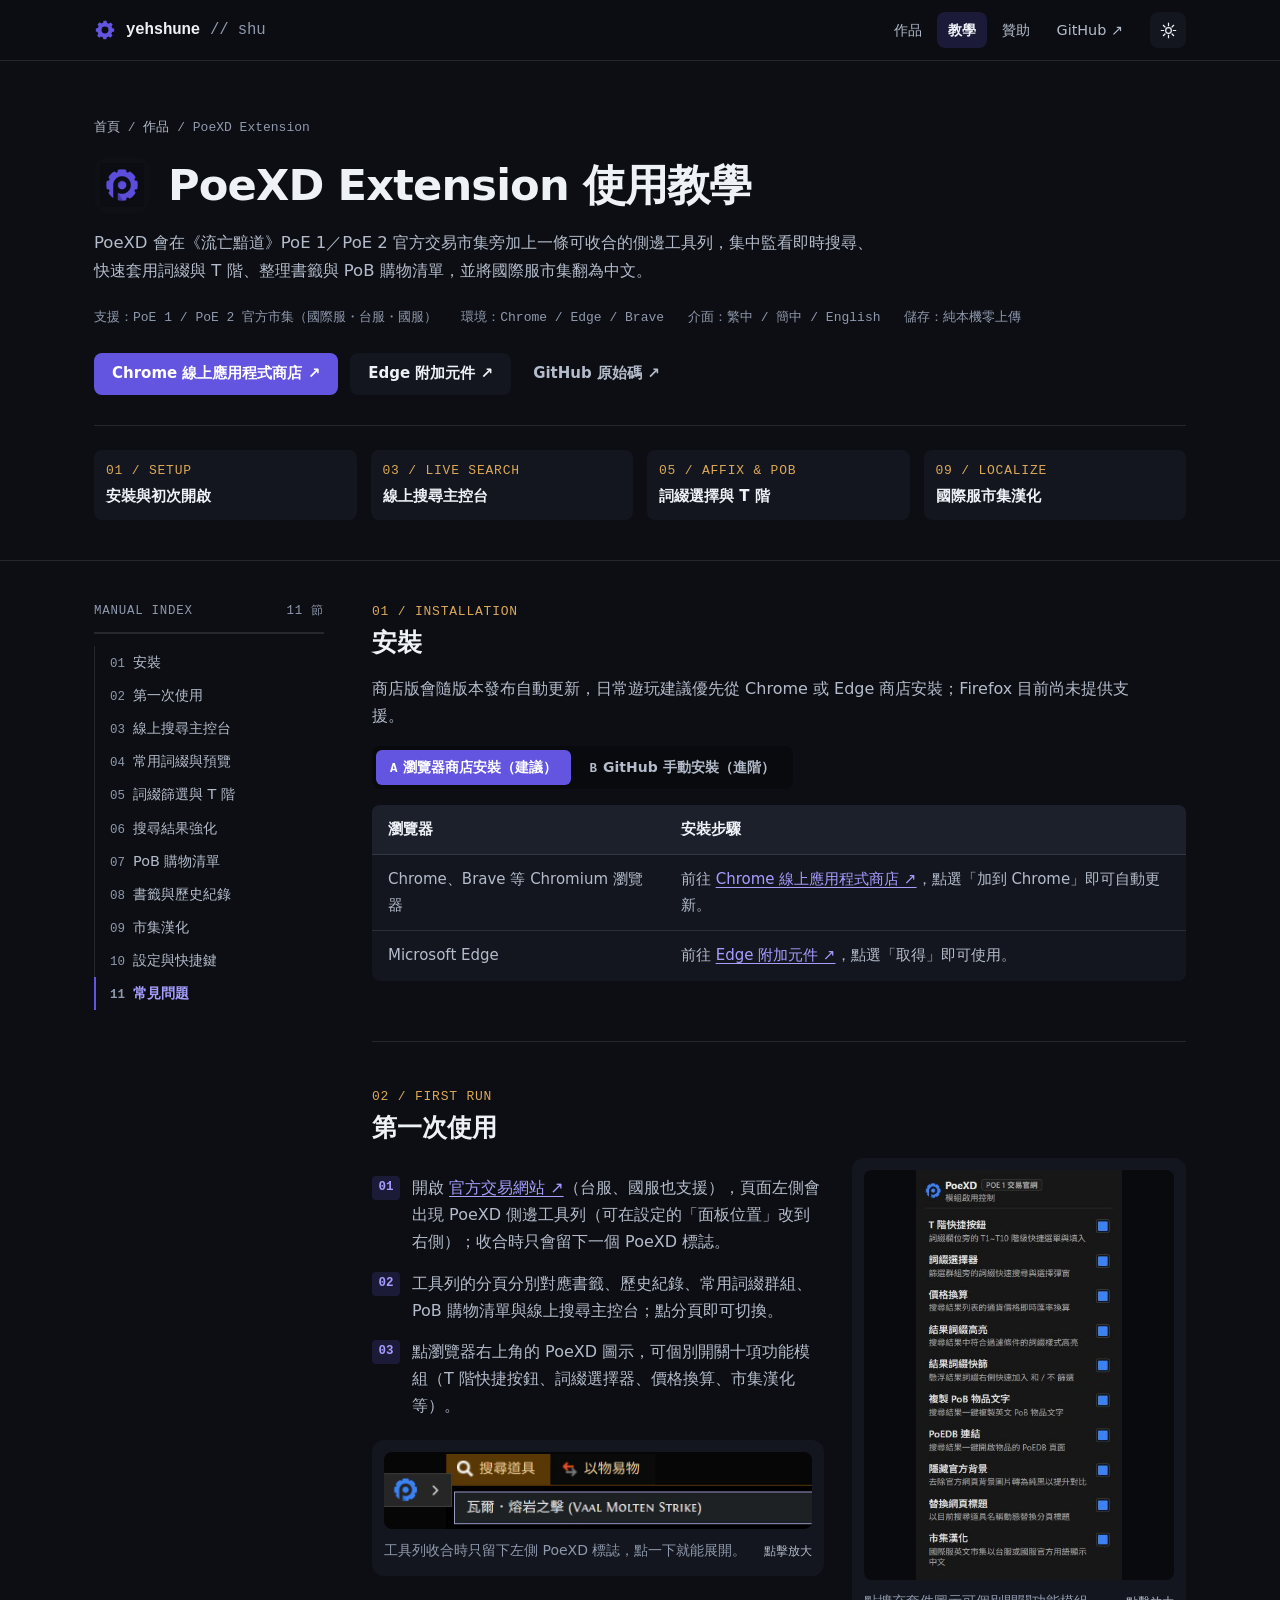
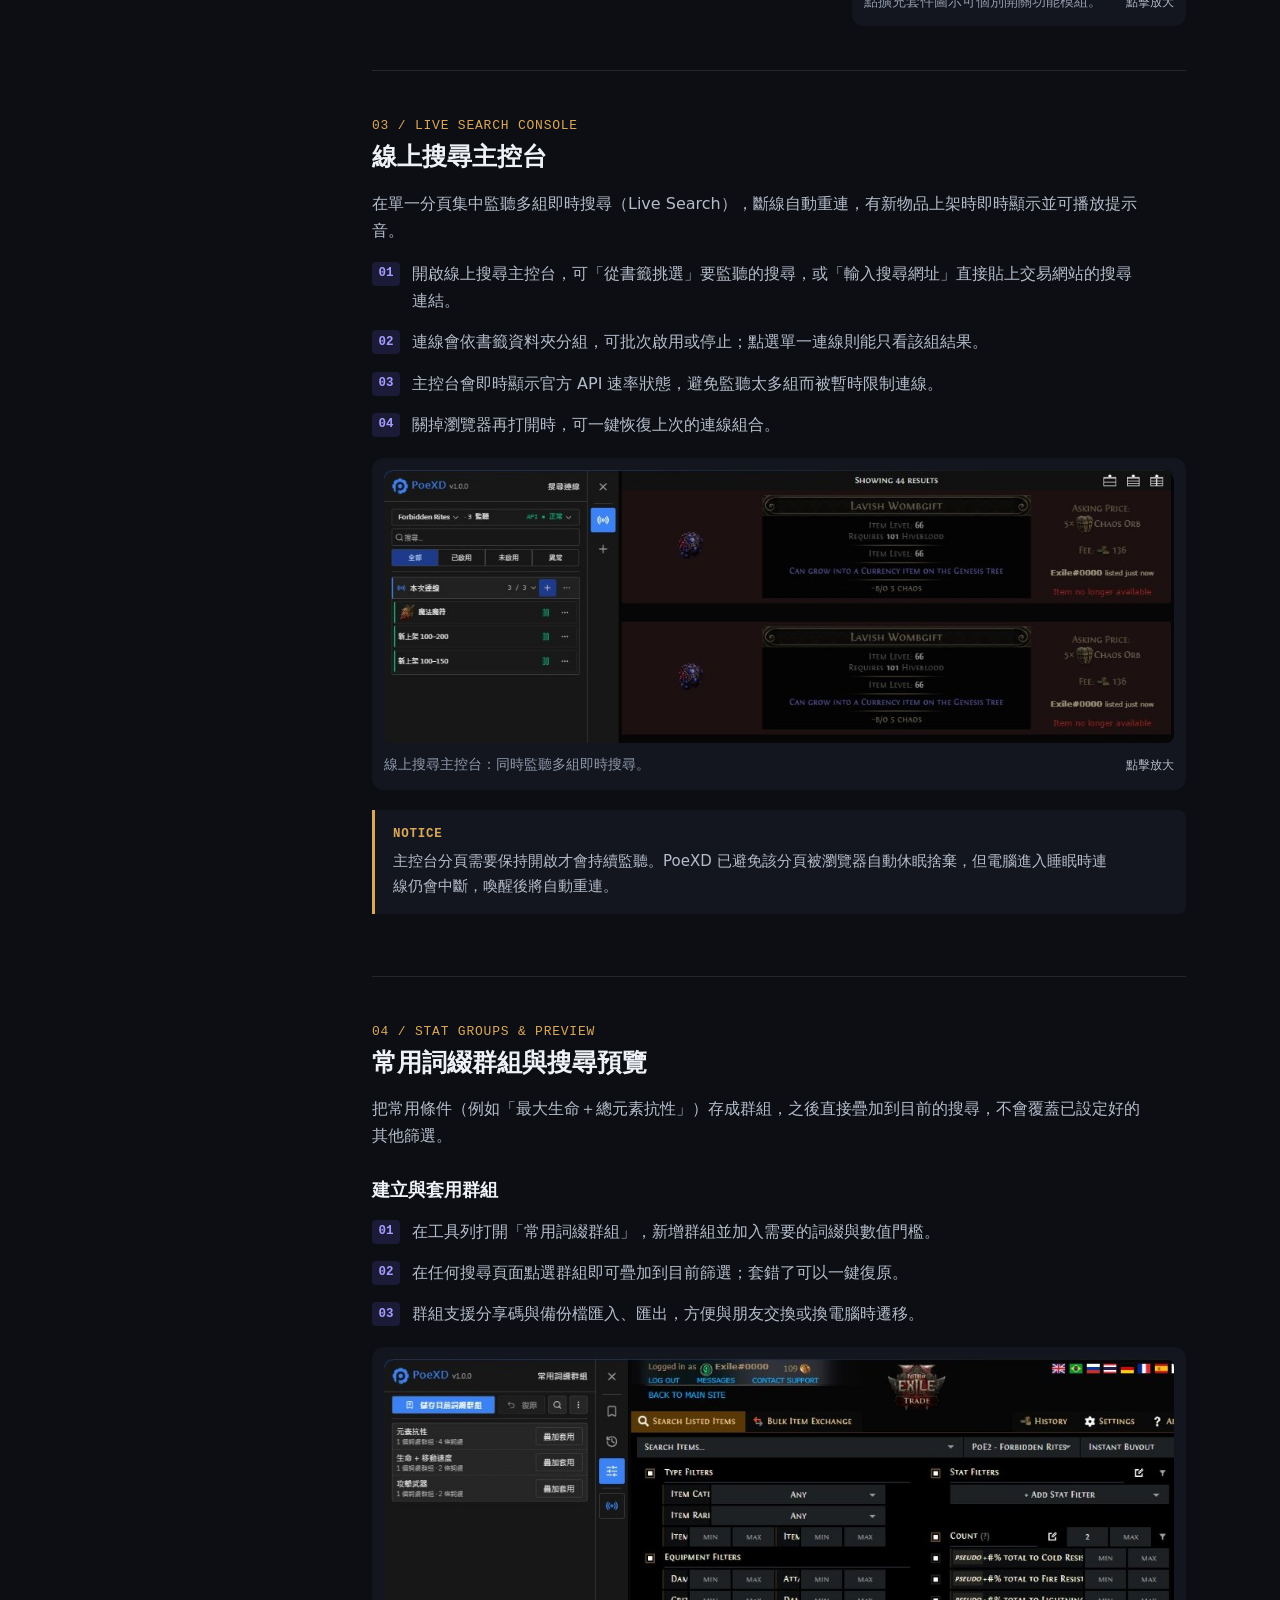
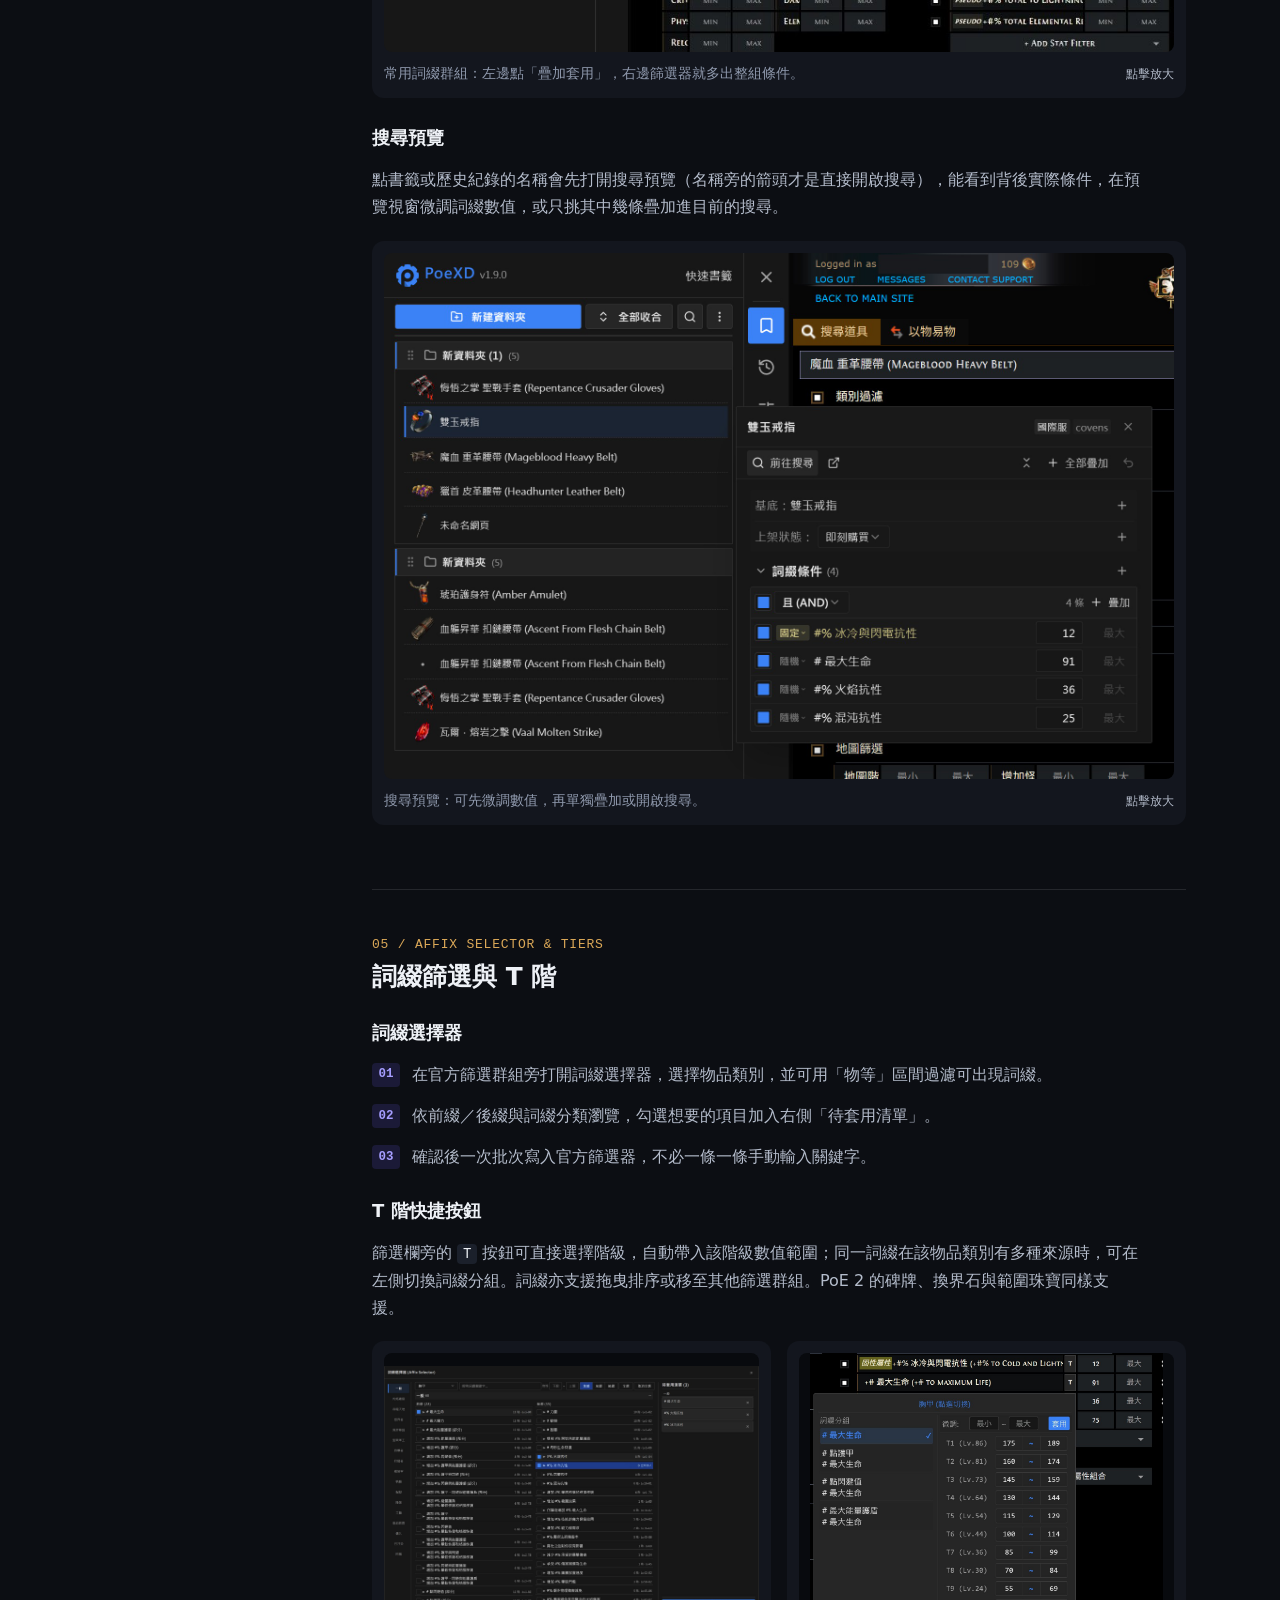
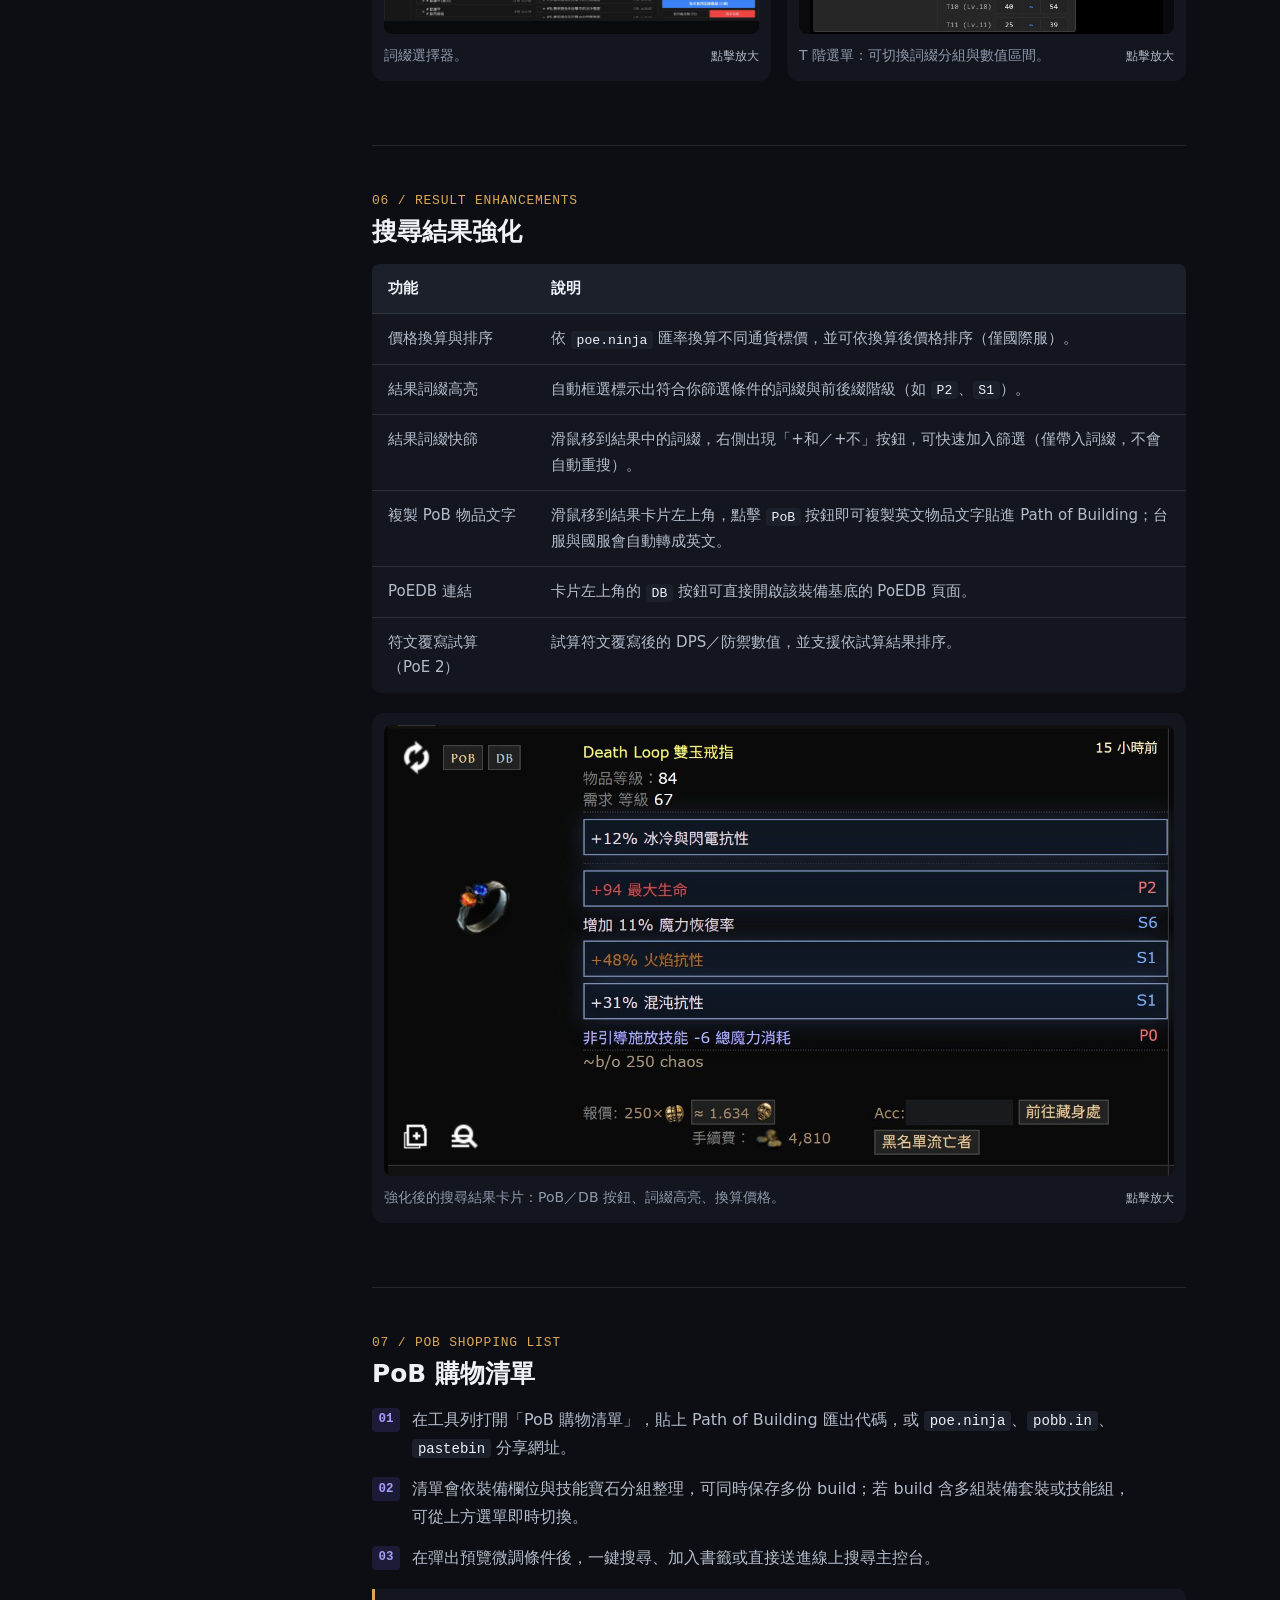
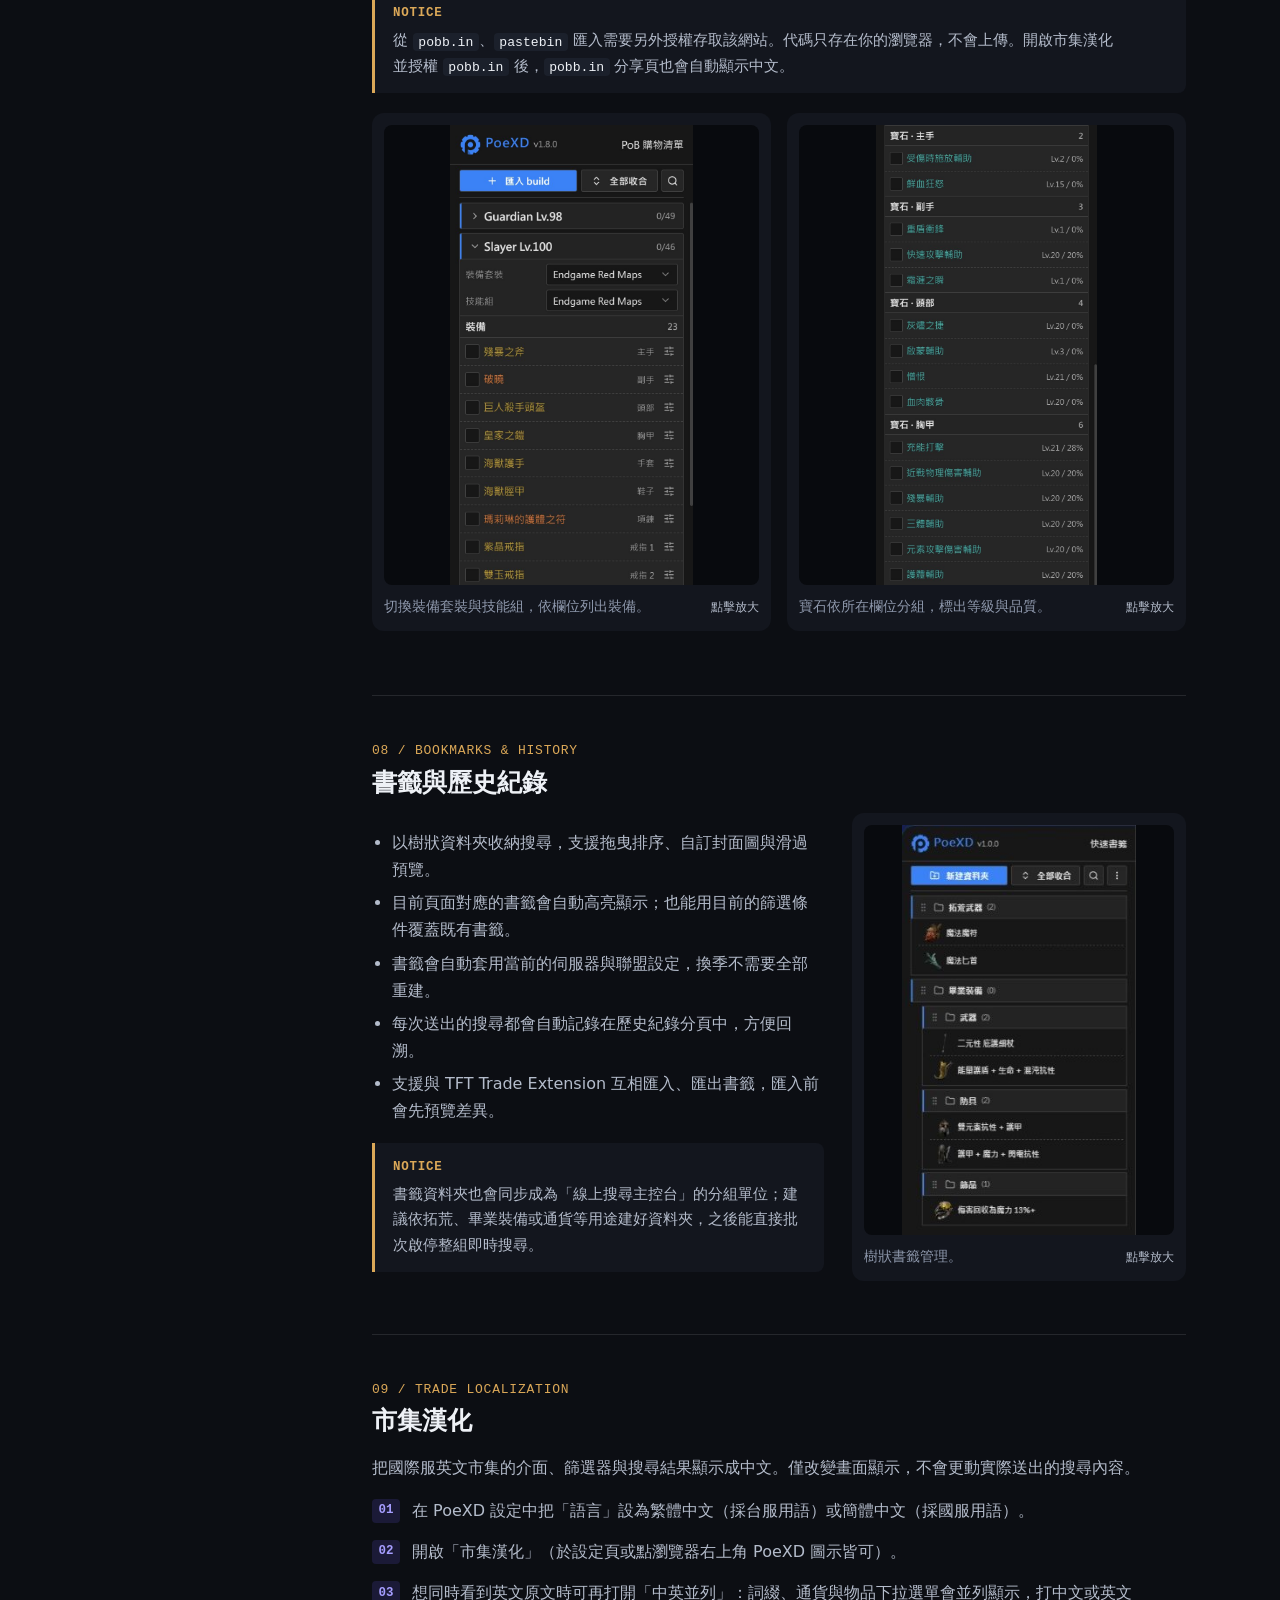
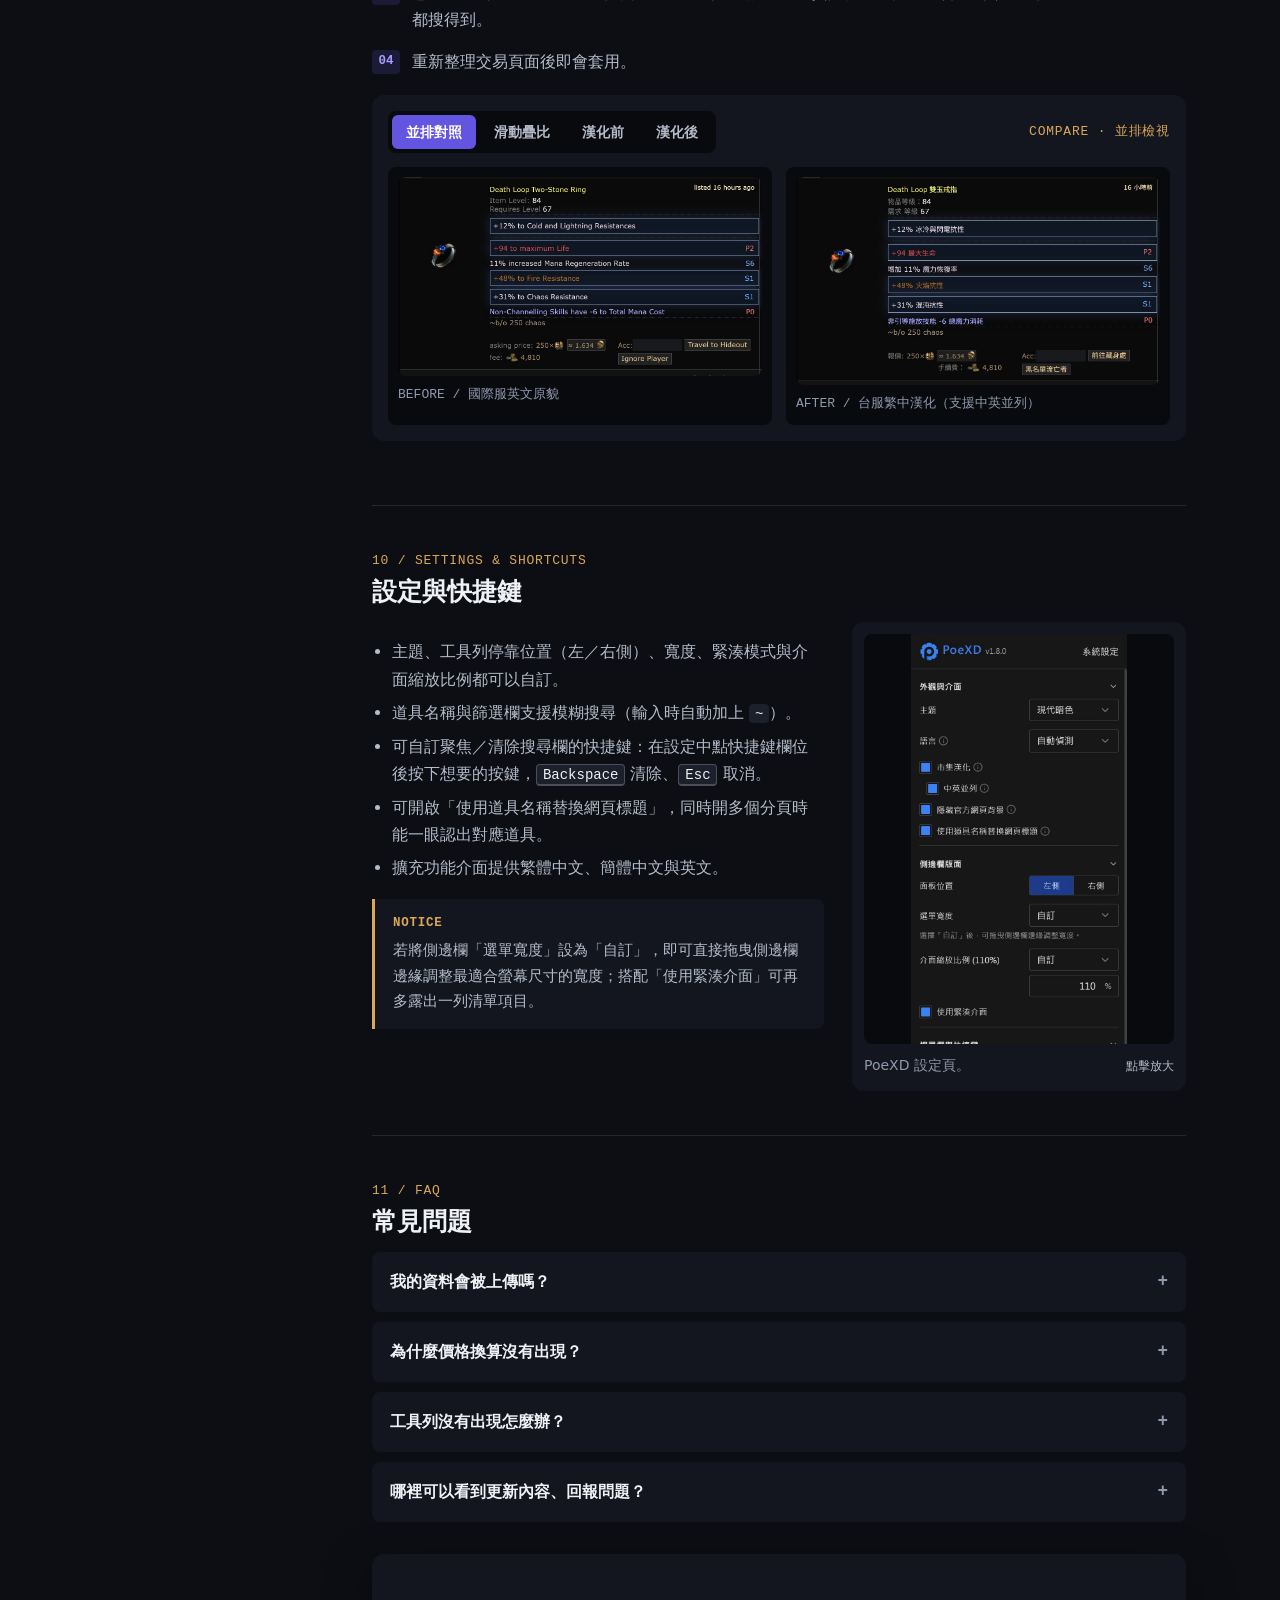
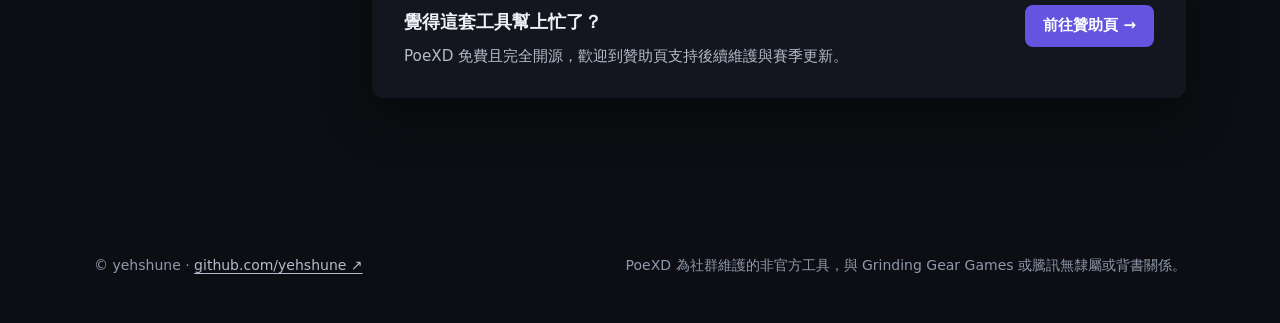
==== poexd/index.html @ d65b4d56 "feat: redesign portfolio, PoeXD guide, and support pages" ====
<!doctype html>
<html lang="zh-Hant-TW">
<head>
<meta charset="utf-8">
<meta name="viewport" content="width=device-width, initial-scale=1">
<title>PoeXD Extension 使用教學 — yehshune</title>
<meta name="description" content="PoeXD Extension 完整使用教學：安裝、線上搜尋主控台、常用詞綴群組、詞綴篩選與 T 階、PoB 購物清單、書籤管理與市集漢化。">
<meta property="og:title" content="PoeXD Extension 使用教學">
<meta property="og:description" content="Path of Exile 官方交易市集輔助擴充套件的完整使用說明。">
<meta property="og:image" content="https://yehshune.github.io/assets/poexd/promo-marquee-1400x560.png">
<link rel="icon" href="../assets/poexd/logo-300x300.png">
<link rel="stylesheet" href="../assets/site.css">
<script src="../assets/theme.js"></script>
</head>
<body>
<nav class="nav" aria-label="主要導覽">
  <div class="wrap">
    <a class="brand" href="../">
      <svg class="brand-mark" viewBox="0 0 24 24" fill="currentColor" aria-hidden="true">
        <path d="M10.4 2h3.2l.6 2.3a7.8 7.8 0 0 1 1.9.8l2-1.3 2.3 2.3-1.3 2a7.8 7.8 0 0 1 .8 1.9L22 10.4v3.2l-2.3.6a7.8 7.8 0 0 1-.8 1.9l1.3 2-2.3 2.3-2-1.3a7.8 7.8 0 0 1-1.9.8l-.6 2.3h-3.2l-.6-2.3a7.8 7.8 0 0 1-1.9-.8l-2 1.3-2.3-2.3 1.3-2a7.8 7.8 0 0 1-.8-1.9L2 13.6v-3.2l2.3-.6a7.8 7.8 0 0 1 .8-1.9l-1.3-2 2.3-2.3 2 1.3a7.8 7.8 0 0 1 1.9-.8L10.4 2ZM12 8.2a3.8 3.8 0 1 0 0 7.6 3.8 3.8 0 0 0 0-7.6Z"/>
      </svg>
      <span>yehshune</span><span class="sub">// shu</span>
    </a>
    <ul>
      <li><a class="link" href="../#works">作品</a></li>
      <li><a class="link" href="./" aria-current="page">教學</a></li>
      <li><a class="link" href="../support/">贊助</a></li>
      <li class="hide-xs"><a class="link" href="https://github.com/yehshune" target="_blank" rel="noopener noreferrer">GitHub ↗</a></li>
    </ul>
    <button type="button" class="theme-toggle" data-theme-toggle aria-label="切換為淺色模式">
      <svg class="moon" viewBox="0 0 24 24" fill="none" stroke="currentColor" stroke-width="1.75" stroke-linecap="square" stroke-linejoin="miter" aria-hidden="true"><path d="M21 12.8A9 9 0 1 1 11.2 3a7 7 0 0 0 9.8 9.8Z"/></svg>
      <svg class="sun" viewBox="0 0 24 24" fill="none" stroke="currentColor" stroke-width="1.75" stroke-linecap="square" stroke-linejoin="miter" aria-hidden="true"><circle cx="12" cy="12" r="4"/><path d="M12 2v3M12 19v3M4.9 4.9l2.1 2.1M17 17l2.1 2.1M2 12h3M19 12h3M4.9 19.1L7 17M17 7l2.1-2.1"/></svg>
    </button>
  </div>
</nav>

<header class="guide-hero">
  <div class="wrap">
    <p class="crumb"><a href="../">首頁</a> / <a href="../#works">作品</a> / PoeXD Extension</p>
    <div class="guide-title-row">
      <div class="guide-logo">
        <img src="../assets/poexd/logo-300x300.png" width="300" height="300" alt="PoeXD 標誌">
      </div>
      <h1>PoeXD Extension 使用教學</h1>
    </div>
    <p class="lead">PoeXD 會在《流亡黯道》<span class="nowrap">PoE 1／PoE 2</span> 官方交易市集旁加上一條可收合的側邊工具列，集中監看即時搜尋、快速套用詞綴與 T 階、整理書籤與 <span class="nowrap">PoB 購物清單</span>，並將國際服市集翻為中文。</p>
    <div class="guide-specs">
      <span>支援：<span class="nowrap">PoE 1 / PoE 2</span> 官方市集（國際服・台服・國服）</span>
      <span>環境：Chrome / Edge / Brave</span>
      <span>介面：繁中 / 簡中 / English</span>
      <span>儲存：純本機零上傳</span>
    </div>
    <div class="actions">
      <a class="btn primary" href="https://chromewebstore.google.com/detail/fbbkaeekjalfecgjfcephaiopffeobjg" target="_blank" rel="noopener noreferrer">Chrome 線上應用程式商店 ↗</a>
      <a class="btn" href="https://microsoftedge.microsoft.com/addons/detail/hnnpgpcnmgjbmmhgogcljbnfoklblgmb" target="_blank" rel="noopener noreferrer">Edge 附加元件 ↗</a>
      <a class="btn ghost" href="https://github.com/yehshune/PoeXD-Extension" target="_blank" rel="noopener noreferrer">GitHub 原始碼 ↗</a>
    </div>

    <div class="quick-jump" aria-label="章節快速導引">
      <a href="#install">
        <span class="meta-code">01 / SETUP</span>
        <strong>安裝與初次開啟</strong>
      </a>
      <a href="#live-search">
        <span class="meta-code">03 / LIVE SEARCH</span>
        <strong>線上搜尋主控台</strong>
      </a>
      <a href="#affix">
        <span class="meta-code">05 / AFFIX &amp; POB</span>
        <strong>詞綴選擇與 T 階</strong>
      </a>
      <a href="#translation">
        <span class="meta-code">09 / LOCALIZE</span>
        <strong>國際服市集漢化</strong>
      </a>
    </div>
  </div>
</header>

<div class="wrap guide">
  <nav class="toc" aria-label="本頁目錄">
    <div class="toc-head">
      <span>MANUAL INDEX</span>
      <span>11 節</span>
    </div>
    <div class="toc-progress" aria-hidden="true"><div class="toc-progress-bar" id="toc-progress-bar"></div></div>
    <ol>
      <li><a href="#install" class="active"><span class="num">01</span>安裝</a></li>
      <li><a href="#first-run"><span class="num">02</span>第一次使用</a></li>
      <li><a href="#live-search"><span class="num">03</span>線上搜尋主控台</a></li>
      <li><a href="#stat-groups"><span class="num">04</span>常用詞綴與預覽</a></li>
      <li><a href="#affix"><span class="num">05</span>詞綴篩選與 T 階</a></li>
      <li><a href="#results"><span class="num">06</span>搜尋結果強化</a></li>
      <li><a href="#pob"><span class="num">07</span>PoB 購物清單</a></li>
      <li><a href="#bookmarks"><span class="num">08</span>書籤與歷史紀錄</a></li>
      <li><a href="#translation"><span class="num">09</span>市集漢化</a></li>
      <li><a href="#settings"><span class="num">10</span>設定與快捷鍵</a></li>
      <li><a href="#faq"><span class="num">11</span>常見問題</a></li>
    </ol>
  </nav>

  <article class="doc">
    <section id="install">
      <span class="meta-code sec-num">01 / INSTALLATION</span>
      <h2>安裝</h2>
      <p>商店版會隨版本發布自動更新，日常遊玩建議優先從 Chrome 或 Edge 商店安裝；Firefox 目前尚未提供支援。</p>

      <div data-install-tabs>
        <div class="tab-strip" role="tablist" aria-label="選擇安裝管道">
          <button type="button" class="tab-btn" role="tab" aria-selected="true" data-tab="store"><span class="idx">A</span>瀏覽器商店安裝（建議）</button>
          <button type="button" class="tab-btn" role="tab" aria-selected="false" data-tab="manual"><span class="idx">B</span>GitHub 手動安裝（進階）</button>
        </div>

        <div class="install-panel" data-install-panel="store" role="tabpanel">
          <div class="table-wrap">
            <table>
              <thead><tr><th>瀏覽器</th><th>安裝步驟</th></tr></thead>
              <tbody>
                <tr><td>Chrome、Brave 等 Chromium 瀏覽器</td><td>前往 <a href="https://chromewebstore.google.com/detail/fbbkaeekjalfecgjfcephaiopffeobjg" target="_blank" rel="noopener noreferrer">Chrome 線上應用程式商店 ↗</a>，點選「加到 Chrome」即可自動更新。</td></tr>
                <tr><td>Microsoft Edge</td><td>前往 <a href="https://microsoftedge.microsoft.com/addons/detail/hnnpgpcnmgjbmmhgogcljbnfoklblgmb" target="_blank" rel="noopener noreferrer">Edge 附加元件 ↗</a>，點選「取得」即可使用。</td></tr>
              </tbody>
            </table>
          </div>
        </div>

        <div class="install-panel" data-install-panel="manual" role="tabpanel" hidden>
          <ol class="steps">
            <li>到 <a href="https://github.com/yehshune/PoeXD-Extension/releases" target="_blank" rel="noopener noreferrer">GitHub Releases ↗</a> 下載最新版的 <code>chromium.zip</code>，解壓縮到固定資料夾（日後不要刪除或移動）。</li>
            <li>在網址列輸入 <code>chrome://extensions/</code>（Edge 為 <code>edge://extensions/</code>），打開右上角的「開發人員模式」。</li>
            <li>點選「載入未封裝項目」，選擇剛才解壓縮的資料夾即可完成載入。</li>
          </ol>
          <div class="note"><p>手動安裝版不會自動更新，有新版本時需要重新下載並覆蓋同一個資料夾，再到擴充功能頁按「重新載入」。</p></div>
        </div>
      </div>
    </section>

    <section id="first-run">
      <span class="meta-code sec-num">02 / FIRST RUN</span>
      <h2>第一次使用</h2>
      <div class="split-doc">
        <div>
          <ol class="steps">
            <li>開啟 <a href="https://www.pathofexile.com/trade" target="_blank" rel="noopener noreferrer">官方交易網站 ↗</a>（台服、國服也支援），頁面左側會出現 PoeXD 側邊工具列（可在設定的「面板位置」改到右側）；收合時只會留下一個 PoeXD 標誌。</li>
            <li>工具列的分頁分別對應書籤、歷史紀錄、常用詞綴群組、PoB 購物清單與線上搜尋主控台；點分頁即可切換。</li>
            <li>點瀏覽器右上角的 PoeXD 圖示，可個別開關十項功能模組（T 階快捷按鈕、詞綴選擇器、價格換算、市集漢化等）。</li>
          </ol>
          <figure class="shot">
            <button type="button" class="shot-btn" data-lightbox-src="../assets/poexd/collapsed.jpg" data-lightbox-alt="交易網站左側縮起的 PoeXD 標誌按鈕" data-lightbox-caption="工具列收合時僅保留側邊標誌按鈕，點擊即可展開。">
              <img src="../assets/poexd/collapsed.jpg" width="440" height="80" alt="交易網站左側縮起的 PoeXD 標誌按鈕">
            </button>
            <figcaption><span>工具列收合時只留下左側 PoeXD 標誌，點一下就能展開。</span><span class="shot-zoom-hint">點擊放大</span></figcaption>
          </figure>
        </div>

        <figure class="shot" style="margin:0">
          <button type="button" class="shot-btn" data-lightbox-src="../assets/poexd/popup.jpg" data-lightbox-alt="PoeXD 模組開關面板，列出 T 階快捷按鈕、詞綴選擇器、價格換算、市集漢化等開關" data-lightbox-caption="點瀏覽器右上角的 PoeXD 擴充套件圖示，可個別開關功能模組。">
            <img src="../assets/poexd/popup.jpg" width="300" height="598" alt="PoeXD 模組開關面板，列出 T 階快捷按鈕、詞綴選擇器、價格換算、市集漢化等開關">
          </button>
          <figcaption><span>點擴充套件圖示可個別開關功能模組。</span><span class="shot-zoom-hint">點擊放大</span></figcaption>
        </figure>
      </div>
    </section>

    <section id="live-search">
      <span class="meta-code sec-num">03 / LIVE SEARCH CONSOLE</span>
      <h2>線上搜尋主控台</h2>
      <p>在單一分頁集中監聽多組即時搜尋（Live Search），斷線自動重連，有新物品上架時即時顯示並可播放提示音。</p>
      <ol class="steps">
        <li>開啟線上搜尋主控台，可「從書籤挑選」要監聽的搜尋，或「輸入搜尋網址」直接貼上交易網站的搜尋連結。</li>
        <li>連線會依書籤資料夾分組，可批次啟用或停止；點選單一連線則能只看該組結果。</li>
        <li>主控台會即時顯示官方 API 速率狀態，避免監聽太多組而被暫時限制連線。</li>
        <li>關掉瀏覽器再打開時，可一鍵恢復上次的連線組合。</li>
      </ol>
      <figure class="shot">
        <button type="button" class="shot-btn" data-lightbox-src="../assets/poexd/live-search.jpg" data-lightbox-alt="線上搜尋主控台：左側是各組即時搜尋連線，右側是即時出現的物品結果" data-lightbox-caption="線上搜尋主控台：左側管理多組連線與速率，右側集中瀏覽新上架道具。">
          <img src="../assets/poexd/live-search.jpg" width="1040" height="360" alt="線上搜尋主控台：左側是各組即時搜尋連線，右側是即時出現的物品結果">
        </button>
        <figcaption><span>線上搜尋主控台：同時監聽多組即時搜尋。</span><span class="shot-zoom-hint">點擊放大</span></figcaption>
      </figure>
      <div class="note"><p>主控台分頁需要保持開啟才會持續監聽。PoeXD 已避免該分頁被瀏覽器自動休眠捨棄，但電腦進入睡眠時連線仍會中斷，喚醒後將自動重連。</p></div>
    </section>

    <section id="stat-groups">
      <span class="meta-code sec-num">04 / STAT GROUPS &amp; PREVIEW</span>
      <h2>常用詞綴群組與搜尋預覽</h2>
      <p>把常用條件（例如「最大生命＋總元素抗性」）存成群組，之後直接疊加到目前的搜尋，不會覆蓋已設定好的其他篩選。</p>

      <h3>建立與套用群組</h3>
      <ol class="steps">
        <li>在工具列打開「常用詞綴群組」，新增群組並加入需要的詞綴與數值門檻。</li>
        <li>在任何搜尋頁面點選群組即可疊加到目前篩選；套錯了可以一鍵復原。</li>
        <li>群組支援分享碼與備份檔匯入、匯出，方便與朋友交換或換電腦時遷移。</li>
      </ol>
      <figure class="shot">
        <button type="button" class="shot-btn" data-lightbox-src="../assets/poexd/stat-groups.jpg" data-lightbox-alt="常用詞綴群組面板，右側篩選器已疊加總抗性群組" data-lightbox-caption="常用詞綴群組：左邊點「疊加套用」，右側官方篩選器立即多出整組條件。">
          <img src="../assets/poexd/stat-groups.jpg" width="1000" height="370" alt="常用詞綴群組面板，右側篩選器已疊加總抗性群組">
        </button>
        <figcaption><span>常用詞綴群組：左邊點「疊加套用」，右邊篩選器就多出整組條件。</span><span class="shot-zoom-hint">點擊放大</span></figcaption>
      </figure>

      <h3>搜尋預覽</h3>
      <p>點書籤或歷史紀錄的名稱會先打開搜尋預覽（名稱旁的箭頭才是直接開啟搜尋），能看到背後實際條件，在預覽視窗微調詞綴數值，或只挑其中幾條疊加進目前的搜尋。</p>
      <figure class="shot">
        <button type="button" class="shot-btn" data-lightbox-src="../assets/poexd/search-preview.jpg" data-lightbox-alt="點書籤名稱打開的搜尋預覽視窗，列出基底、上架狀態與詞綴條件，每項都可單獨疊加" data-lightbox-caption="搜尋預覽：先在視窗內微調數值，再單獨疊加或開啟搜尋。">
          <img src="../assets/poexd/search-preview.jpg" width="840" height="560" alt="點書籤名稱打開的搜尋預覽視窗，列出基底、上架狀態與詞綴條件，每項都可單獨疊加">
        </button>
        <figcaption><span>搜尋預覽：可先微調數值，再單獨疊加或開啟搜尋。</span><span class="shot-zoom-hint">點擊放大</span></figcaption>
      </figure>
    </section>

    <section id="affix">
      <span class="meta-code sec-num">05 / AFFIX SELECTOR &amp; TIERS</span>
      <h2>詞綴篩選與 T 階</h2>
      <h3>詞綴選擇器</h3>
      <ol class="steps">
        <li>在官方篩選群組旁打開詞綴選擇器，選擇物品類別，並可用「物等」區間過濾可出現詞綴。</li>
        <li>依前綴／後綴與詞綴分類瀏覽，勾選想要的項目加入右側「待套用清單」。</li>
        <li>確認後一次批次寫入官方篩選器，不必一條一條手動輸入關鍵字。</li>
      </ol>

      <h3>T 階快捷按鈕</h3>
      <p>篩選欄旁的 <code>T</code> 按鈕可直接選擇階級，自動帶入該階級數值範圍；同一詞綴在該物品類別有多種來源時，可在左側切換詞綴分組。詞綴亦支援拖曳排序或移至其他篩選群組。<span class="nowrap">PoE 2</span> 的碑牌、換界石與範圍珠寶同樣支援。</p>

      <div class="shot-pair is-landscape">
        <figure class="shot">
          <button type="button" class="shot-btn" data-lightbox-src="../assets/poexd/affix.jpg" data-lightbox-alt="詞綴選擇器：左側分類，中間是前綴與後綴清單，右側是待套用清單" data-lightbox-caption="詞綴選擇器：依物品類別與物等瀏覽前綴／後綴並批次套用。">
            <img src="../assets/poexd/affix.jpg" width="800" height="543" alt="詞綴選擇器：左側分類，中間是前綴與後綴清單，右側是待套用清單">
          </button>
          <figcaption><span>詞綴選擇器。</span><span class="shot-zoom-hint">點擊放大</span></figcaption>
        </figure>
        <figure class="shot">
          <button type="button" class="shot-btn" data-lightbox-src="../assets/poexd/tier.jpg" data-lightbox-alt="胸甲的「+# 最大生命」T 階選單：左側可切換四種詞綴分組，右側列出 T1 到 T11 的數值範圍" data-lightbox-caption="T 階選單：同一個詞綴有多種來源時（例如胸甲生命），左側可切換分組。">
            <img src="../assets/poexd/tier.jpg" width="620" height="495" alt="胸甲的「+# 最大生命」T 階選單：左側可切換四種詞綴分組，右側列出 T1 到 T11 的數值範圍">
          </button>
          <figcaption><span>T 階選單：可切換詞綴分組與數值區間。</span><span class="shot-zoom-hint">點擊放大</span></figcaption>
        </figure>
      </div>
    </section>

    <section id="results">
      <span class="meta-code sec-num">06 / RESULT ENHANCEMENTS</span>
      <h2>搜尋結果強化</h2>
      <div class="table-wrap">
        <table>
          <thead><tr><th>功能</th><th>說明</th></tr></thead>
          <tbody>
            <tr><td>價格換算與排序</td><td>依 <code>poe.ninja</code> 匯率換算不同通貨標價，並可依換算後價格排序（僅國際服）。</td></tr>
            <tr><td>結果詞綴高亮</td><td>自動框選標示出符合你篩選條件的詞綴與前後綴階級（如 <code>P2</code>、<code>S1</code>）。</td></tr>
            <tr><td>結果詞綴快篩</td><td>滑鼠移到結果中的詞綴，右側出現「+和／+不」按鈕，可快速加入篩選（僅帶入詞綴，不會自動重搜）。</td></tr>
            <tr><td>複製 PoB 物品文字</td><td>滑鼠移到結果卡片左上角，點擊 <code>PoB</code> 按鈕即可複製英文物品文字貼進 <span class="nowrap">Path of Building</span>；台服與國服會自動轉成英文。</td></tr>
            <tr><td>PoEDB 連結</td><td>卡片左上角的 <code>DB</code> 按鈕可直接開啟該裝備基底的 PoEDB 頁面。</td></tr>
            <tr><td>符文覆寫試算（PoE 2）</td><td>試算符文覆寫後的 DPS／防禦數值，並支援依試算結果排序。</td></tr>
          </tbody>
        </table>
      </div>
      <figure class="shot">
        <button type="button" class="shot-btn" data-lightbox-src="../assets/poexd/result-card.jpg" data-lightbox-alt="搜尋結果卡片：左上角有 PoB 與 DB 按鈕，符合條件的詞綴加上外框，標價旁顯示換算價格" data-lightbox-caption="強化後的搜尋結果卡片：包含 PoB／DB 捷徑、詞綴高亮與通貨折算。">
          <img src="../assets/poexd/result-card.jpg" width="630" height="360" alt="搜尋結果卡片：左上角有 PoB 與 DB 按鈕，符合條件的詞綴加上外框，標價旁顯示換算價格">
        </button>
        <figcaption><span>強化後的搜尋結果卡片：PoB／DB 按鈕、詞綴高亮、換算價格。</span><span class="shot-zoom-hint">點擊放大</span></figcaption>
      </figure>
    </section>

    <section id="pob">
      <span class="meta-code sec-num">07 / POB SHOPPING LIST</span>
      <h2>PoB 購物清單</h2>
      <ol class="steps">
        <li>在工具列打開「PoB 購物清單」，貼上 <span class="nowrap">Path of Building</span> 匯出代碼，或 <code>poe.ninja</code>、<code>pobb.in</code>、<code>pastebin</code> 分享網址。</li>
        <li>清單會依裝備欄位與技能寶石分組整理，可同時保存多份 build；若 build 含多組裝備套裝或技能組，可從上方選單即時切換。</li>
        <li>在彈出預覽微調條件後，一鍵搜尋、加入書籤或直接送進線上搜尋主控台。</li>
      </ol>
      <div class="note"><p>從 <code>pobb.in</code>、<code>pastebin</code> 匯入需要另外授權存取該網站。代碼只存在你的瀏覽器，不會上傳。開啟市集漢化並授權 <code>pobb.in</code> 後，<code>pobb.in</code> 分享頁也會自動顯示中文。</p></div>

      <div class="shot-pair is-portrait">
        <figure class="shot">
          <button type="button" class="shot-btn" data-lightbox-src="../assets/poexd/pob.jpg" data-lightbox-alt="PoB 購物清單：Slayer build 的裝備套裝與技能組切換選單，下方依欄位列出裝備" data-lightbox-caption="PoB 購物清單：切換裝備套裝與技能組，依欄位列出裝備。">
            <img src="../assets/poexd/pob.jpg" width="338" height="640" alt="PoB 購物清單：Slayer build 的裝備套裝與技能組切換選單，下方依欄位列出裝備">
          </button>
          <figcaption><span>切換裝備套裝與技能組，依欄位列出裝備。</span><span class="shot-zoom-hint">點擊放大</span></figcaption>
        </figure>
        <figure class="shot">
          <button type="button" class="shot-btn" data-lightbox-src="../assets/poexd/pob-gems.jpg" data-lightbox-alt="PoB 購物清單的寶石區：依裝備欄位分組，列出每顆寶石的等級與品質" data-lightbox-caption="PoB 寶石清單：依所在裝備欄位分組，標出等級與品質。">
            <img src="../assets/poexd/pob-gems.jpg" width="338" height="702" alt="PoB 購物清單的寶石區：依裝備欄位分組，列出每顆寶石的等級與品質">
          </button>
          <figcaption><span>寶石依所在欄位分組，標出等級與品質。</span><span class="shot-zoom-hint">點擊放大</span></figcaption>
        </figure>
      </div>
    </section>

    <section id="bookmarks">
      <span class="meta-code sec-num">08 / BOOKMARKS &amp; HISTORY</span>
      <h2>書籤與歷史紀錄</h2>
      <div class="split-doc">
        <div>
          <ul>
            <li>以樹狀資料夾收納搜尋，支援拖曳排序、自訂封面圖與滑過預覽。</li>
            <li>目前頁面對應的書籤會自動高亮顯示；也能用目前的篩選條件覆蓋既有書籤。</li>
            <li>書籤會自動套用當前的伺服器與聯盟設定，換季不需要全部重建。</li>
            <li>每次送出的搜尋都會自動記錄在歷史紀錄分頁中，方便回溯。</li>
            <li>支援與 TFT Trade Extension 互相匯入、匯出書籤，匯入前會先預覽差異。</li>
          </ul>
          <div class="note"><p>書籤資料夾也會同步成為「線上搜尋主控台」的分組單位；建議依拓荒、畢業裝備或通貨等用途建好資料夾，之後能直接批次啟停整組即時搜尋。</p></div>
        </div>
        <figure class="shot" style="margin:0">
          <button type="button" class="shot-btn" data-lightbox-src="../assets/poexd/bookmarks.jpg" data-lightbox-alt="樹狀書籤資料夾管理" data-lightbox-caption="樹狀書籤管理：支援拖曳排序、資料夾分層與聯盟自動切換。">
            <img src="../assets/poexd/bookmarks.jpg" width="268" height="470" alt="樹狀書籤資料夾管理">
          </button>
          <figcaption><span>樹狀書籤管理。</span><span class="shot-zoom-hint">點擊放大</span></figcaption>
        </figure>
      </div>
    </section>

    <section id="translation">
      <span class="meta-code sec-num">09 / TRADE LOCALIZATION</span>
      <h2>市集漢化</h2>
      <p>把國際服英文市集的介面、篩選器與搜尋結果顯示成中文。僅改變畫面顯示，不會更動實際送出的搜尋內容。</p>
      <ol class="steps">
        <li>在 PoeXD 設定中把「語言」設為繁體中文（採台服用語）或簡體中文（採國服用語）。</li>
        <li>開啟「市集漢化」（於設定頁或點瀏覽器右上角 PoeXD 圖示皆可）。</li>
        <li>想同時看到英文原文時可再打開「中英並列」：詞綴、通貨與物品下拉選單會並列顯示，打中文或英文都搜得到。</li>
        <li>重新整理交易頁面後即會套用。</li>
      </ol>

      <div class="compare-stage" data-compare>
        <div class="compare-controls">
          <div class="tab-strip" role="tablist" aria-label="漢化對照顯示模式">
            <button type="button" class="tab-btn" role="tab" aria-selected="true" data-tab="pair">並排對照</button>
            <button type="button" class="tab-btn" role="tab" aria-selected="false" data-tab="split">滑動疊比</button>
            <button type="button" class="tab-btn" role="tab" aria-selected="false" data-tab="en">漢化前</button>
            <button type="button" class="tab-btn" role="tab" aria-selected="false" data-tab="zh">漢化後</button>
          </div>
          <span class="meta-code">COMPARE · <span data-compare-pct>並排檢視</span></span>
        </div>

        <div class="compare-pair-grid">
          <figure class="compare-pair-card">
            <button type="button" class="shot-btn" data-lightbox-src="../assets/poexd/translate-en.jpg" data-lightbox-alt="漢化前：國際服英文搜尋結果" data-lightbox-caption="漢化前：國際服英文市集搜尋結果">
              <img src="../assets/poexd/translate-en.jpg" width="630" height="345" alt="漢化前：國際服英文搜尋結果">
            </button>
            <figcaption>BEFORE / 國際服英文原貌</figcaption>
          </figure>
          <figure class="compare-pair-card">
            <button type="button" class="shot-btn" data-lightbox-src="../assets/poexd/translate-zh.jpg" data-lightbox-alt="漢化後：同一筆搜尋結果以台服用語顯示中文" data-lightbox-caption="漢化後（台服用語）：同一筆搜尋結果直接顯示中文詞綴">
              <img src="../assets/poexd/translate-zh.jpg" width="630" height="360" alt="漢化後：同一筆搜尋結果以台服用語顯示中文">
            </button>
            <figcaption>AFTER / 台服繁中漢化（支援中英並列）</figcaption>
          </figure>
        </div>

        <div class="compare-wipe-wrap" hidden>
          <div class="compare-legend" aria-hidden="true">
            <span>左：漢化前（英文）</span>
            <span>右：漢化後（繁中）</span>
          </div>
          <div class="compare-viewport">
            <img src="../assets/poexd/translate-en.jpg" width="630" height="345" alt="漢化前：國際服英文搜尋結果">
            <div class="compare-after-wrap">
              <img src="../assets/poexd/translate-zh.jpg" width="630" height="360" alt="漢化後：同一筆搜尋結果以台服用語顯示中文">
            </div>
            <span class="compare-handle" aria-hidden="true"></span>
          </div>

          <div class="compare-slider-row">
            <label for="compare-range">分界位置</label>
            <input id="compare-range" type="range" min="0" max="100" value="50" aria-label="調整左（漢化前）與右（漢化後）對照分界位置">
            <span>拖曳左右比對</span>
          </div>
        </div>
      </div>
    </section>

    <section id="settings">
      <span class="meta-code sec-num">10 / SETTINGS &amp; SHORTCUTS</span>
      <h2>設定與快捷鍵</h2>
      <div class="split-doc">
        <div>
          <ul>
            <li>主題、工具列停靠位置（左／右側）、寬度、緊湊模式與介面縮放比例都可以自訂。</li>
            <li>道具名稱與篩選欄支援模糊搜尋（輸入時自動加上 <code>~</code>）。</li>
            <li>可自訂聚焦／清除搜尋欄的快捷鍵：在設定中點快捷鍵欄位後按下想要的按鍵，<kbd>Backspace</kbd> 清除、<kbd>Esc</kbd> 取消。</li>
            <li>可開啟「使用道具名稱替換網頁標題」，同時開多個分頁時能一眼認出對應道具。</li>
            <li>擴充功能介面提供繁體中文、簡體中文與英文。</li>
          </ul>
          <div class="note"><p>若將側邊欄「選單寬度」設為「自訂」，即可直接拖曳側邊欄邊緣調整最適合螢幕尺寸的寬度；搭配「使用緊湊介面」可再多露出一列清單項目。</p></div>
        </div>
        <figure class="shot" style="margin:0">
          <button type="button" class="shot-btn" data-lightbox-src="../assets/poexd/settings.jpg" data-lightbox-alt="PoeXD 設定頁" data-lightbox-caption="PoeXD 系統設定頁：可調整主題、漢化模式、側邊欄位置與縮放比例。">
            <img src="../assets/poexd/settings.jpg" width="338" height="640" alt="PoeXD 設定頁">
          </button>
          <figcaption><span>PoeXD 設定頁。</span><span class="shot-zoom-hint">點擊放大</span></figcaption>
        </figure>
      </div>
    </section>

    <section id="faq">
      <span class="meta-code sec-num">11 / FAQ</span>
      <h2>常見問題</h2>
      <div class="faq-list">
        <details class="faq">
          <summary>我的資料會被上傳嗎？</summary>
          <div><p>不會。PoeXD 沒有伺服器，也沒有分析或追蹤程式碼，所有資料都存在你的瀏覽器本機。詳見 <a href="https://github.com/yehshune/PoeXD-Extension/blob/main/PRIVACY.md" target="_blank" rel="noopener noreferrer">隱私權政策 ↗</a>。</p></div>
        </details>
        <details class="faq">
          <summary>為什麼價格換算沒有出現？</summary>
          <div><p>價格資料來自 <code>poe.ninja</code>，只提供國際服；台服與國服目前不支援價格換算。</p></div>
        </details>
        <details class="faq">
          <summary>工具列沒有出現怎麼辦？</summary>
          <div><p>請確認目前頁面為官方交易網站，並在瀏覽器擴充功能頁確認 PoeXD 已啟用後重新整理頁面。若仍未出現，歡迎到 GitHub 開 Issue 回報。</p></div>
        </details>
        <details class="faq">
          <summary>哪裡可以看到更新內容、回報問題？</summary>
          <div><p>更新內容整理在 <a href="https://github.com/yehshune/PoeXD-Extension/releases" target="_blank" rel="noopener noreferrer">Releases ↗</a>；功能建議或問題回報請開 <a href="https://github.com/yehshune/PoeXD-Extension/issues" target="_blank" rel="noopener noreferrer">Issue ↗</a>，安全性問題請依 <a href="https://github.com/yehshune/PoeXD-Extension/blob/main/SECURITY.md" target="_blank" rel="noopener noreferrer">SECURITY.md ↗</a> 私下聯繫。</p></div>
        </details>
      </div>

      <div class="cta-band" style="margin-top:32px">
        <div>
          <h3>覺得這套工具幫上忙了？</h3>
          <p>PoeXD 免費且完全開源，歡迎到贊助頁支持後續維護與賽季更新。</p>
        </div>
        <a class="btn primary" href="../support/">前往贊助頁 →</a>
      </div>
    </section>
  </article>
</div>

<footer class="site">
  <div class="wrap">
    <span>© yehshune · <a href="https://github.com/yehshune" target="_blank" rel="noopener noreferrer">github.com/yehshune ↗</a></span>
    <span>PoeXD 為社群維護的非官方工具，與 Grinding Gear Games 或騰訊無隸屬或背書關係。</span>
  </div>
</footer>

<script src="../assets/site.js" defer></script>
</body>
</html>
---- assets/site.css ----
/* yehshune.github.io 共用設計系統：深炭黑精密工坊（支援暖紙淺色切換） */
:root {
  --bg: #0c0e13;
  --bg-elevated: #13161e;
  --bg-recessed: #080a0e;
  --bg-hover: #1b202b;
  --text: #eef1f6;
  --text-2: #b4bccb;
  --text-3: #8f99ad;
  --line: rgba(238, 241, 246, 0.11);
  --line-strong: rgba(238, 241, 246, 0.22);
  --accent: #6355e0;
  --accent-fg: #ffffff;
  --accent-link: #a69eff;
  --accent-soft: rgba(99, 85, 224, 0.18);
  --gold: #dba858;
  --gold-soft: rgba(219, 168, 88, 0.15);
  --kofi-bg: #bf302f;
  --kofi-fg: #ffffff;
  --shadow: 0 18px 48px rgba(0, 0, 0, 0.42);
  --radius: 12px;
  --radius-sm: 8px;
  --font: system-ui, -apple-system, "Segoe UI", "Noto Sans TC", "PingFang TC", "Microsoft JhengHei", sans-serif;
  --mono: "JetBrains Mono", "Cascadia Code", ui-monospace, SFMono-Regular, Consolas, monospace;
  color-scheme: dark;
}

:root[data-theme="light"] {
  --bg: #f3f1ec;
  --bg-elevated: #ffffff;
  --bg-recessed: #e8e5dd;
  --bg-hover: #ebe8e0;
  --text: #14171f;
  --text-2: #414857;
  --text-3: #575e6e;
  --line: rgba(20, 23, 31, 0.12);
  --line-strong: rgba(20, 23, 31, 0.24);
  --accent: #5243d2;
  --accent-fg: #ffffff;
  --accent-link: #4839c7;
  --accent-soft: rgba(82, 67, 210, 0.11);
  --gold: #6e4508;
  --gold-soft: rgba(110, 69, 8, 0.11);
  --kofi-bg: #b82d2c;
  --kofi-fg: #ffffff;
  --shadow: 0 14px 36px rgba(20, 23, 31, 0.08);
  color-scheme: light;
}

*, *::before, *::after { box-sizing: border-box; }
html {
  scroll-behavior: smooth;
  scroll-padding-top: 76px;
}
@media (prefers-reduced-motion: reduce) {
  html { scroll-behavior: auto; }
}
body {
  margin: 0;
  background: var(--bg);
  color: var(--text);
  font: 16px/1.7 var(--font);
  -webkit-font-smoothing: antialiased;
  text-rendering: optimizeLegibility;
}
img { max-width: 100%; height: auto; display: block; }
a { color: var(--accent-link); text-underline-offset: 3px; }
a:hover { color: var(--text); }
code, kbd {
  font-family: var(--mono);
  font-size: 0.875em;
  background: var(--bg-hover);
  color: var(--text);
  border-radius: 4px;
  padding: 0.12em 0.42em;
}
kbd {
  border: 1px solid var(--line-strong);
  border-bottom-width: 2px;
}
:focus-visible {
  outline: 2px solid var(--accent-link);
  outline-offset: 2px;
  border-radius: 4px;
}
.nowrap { white-space: nowrap; }
.sr-only {
  position: absolute; width: 1px; height: 1px; padding: 0; margin: -1px;
  overflow: hidden; clip: rect(0, 0, 0, 0); white-space: nowrap; border: 0;
}

.wrap {
  width: 100%;
  max-width: 1140px;
  margin: 0 auto;
  padding: 0 24px;
}

/* 單排工坊導覽列 */
.nav {
  position: sticky;
  top: 0;
  z-index: 40;
  background: color-mix(in srgb, var(--bg) 96%, transparent);
  backdrop-filter: saturate(1.2) blur(10px);
  border-bottom: 1px solid var(--line);
}
.nav .wrap {
  display: flex;
  align-items: center;
  gap: 16px;
  height: 60px;
}
.brand {
  display: inline-flex;
  align-items: center;
  gap: 10px;
  font-family: var(--mono);
  font-weight: 700;
  font-size: 0.98rem;
  color: var(--text);
  text-decoration: none;
  letter-spacing: -0.01em;
  flex-shrink: 0;
}
.brand-mark {
  width: 22px;
  height: 22px;
  color: var(--accent);
  flex: none;
}
.brand span.sub {
  color: var(--text-3);
  font-weight: 400;
}
.nav ul {
  list-style: none;
  display: flex;
  align-items: center;
  gap: 4px;
  margin: 0 0 0 auto;
  padding: 0;
}
.nav a.link {
  display: inline-flex;
  align-items: center;
  padding: 6px 11px;
  border-radius: var(--radius-sm);
  color: var(--text-2);
  text-decoration: none;
  font-size: 0.9rem;
  font-weight: 500;
  white-space: nowrap;
  transition: color 0.16s ease, background-color 0.16s ease;
}
.nav a.link:hover {
  color: var(--text);
  background: var(--bg-hover);
}
.nav a.link[aria-current="page"] {
  color: var(--text);
  background: var(--accent-soft);
  font-weight: 600;
}
.theme-toggle {
  display: grid;
  place-items: center;
  width: 36px;
  height: 36px;
  flex: none;
  border: 0;
  border-radius: var(--radius-sm);
  background: var(--bg-elevated);
  color: var(--text);
  cursor: pointer;
  padding: 0;
  transition: background-color 0.16s ease, transform 0.12s ease;
}
.theme-toggle:hover { background: var(--bg-hover); }
.theme-toggle:active { transform: scale(0.96); }
.theme-toggle svg { width: 17px; height: 17px; }
.theme-toggle .sun { display: none; }
:root[data-theme="light"] .theme-toggle .sun { display: none; }
:root[data-theme="light"] .theme-toggle .moon { display: block; }
:root:not([data-theme="light"]) .theme-toggle .sun { display: block; }
:root:not([data-theme="light"]) .theme-toggle .moon { display: none; }

/* 共用按鍵與索引標記 */
.meta-code {
  font-family: var(--mono);
  font-size: 0.8125rem;
  letter-spacing: 0.06em;
  text-transform: uppercase;
  color: var(--gold);
}
.actions {
  display: flex;
  flex-wrap: wrap;
  align-items: center;
  gap: 12px;
}
.btn {
  display: inline-flex;
  align-items: center;
  justify-content: center;
  gap: 8px;
  min-height: 42px;
  padding: 10px 18px;
  border-radius: var(--radius-sm);
  font-weight: 600;
  font-size: 0.9375rem;
  line-height: 1.3;
  text-decoration: none;
  border: 0;
  cursor: pointer;
  color: var(--text);
  background: var(--bg-elevated);
  transition: background-color 0.16s ease, transform 0.14s cubic-bezier(0.2, 0.8, 0.2, 1);
}
.btn:hover {
  background: var(--bg-hover);
  color: var(--text);
  transform: translateY(-1px);
}
.btn:active { transform: scale(0.97); }
.btn.primary {
  background: var(--accent);
  color: var(--accent-fg);
}
.btn.primary:hover {
  background: color-mix(in srgb, var(--accent) 88%, #ffffff);
  color: var(--accent-fg);
}
.btn.ghost {
  background: transparent;
  color: var(--text-2);
  padding-inline: 10px;
}
.btn.ghost:hover {
  background: var(--bg-hover);
  color: var(--text);
}
.btn svg { width: 16px; height: 16px; flex: none; }

/* 統一單一選中語法分段頁籤（移除衝突雙重底線） */
.tab-strip {
  position: relative;
  display: inline-flex;
  flex-wrap: wrap;
  gap: 4px;
  padding: 4px;
  border-radius: var(--radius-sm);
  background: var(--bg-recessed);
}
.tab-glide { display: none; }
.tab-btn {
  position: relative;
  z-index: 1;
  appearance: none;
  border: 0;
  background: transparent;
  color: var(--text-2);
  font: 600 0.875rem/1.3 var(--font);
  padding: 8px 14px;
  border-radius: 6px;
  cursor: pointer;
  white-space: nowrap;
  transition: color 0.16s ease, background-color 0.16s ease;
}
.tab-btn:hover { color: var(--text); background: var(--bg-hover); }
.tab-btn[aria-selected="true"],
.tab-btn[aria-pressed="true"] {
  background: var(--accent);
  color: var(--accent-fg);
}
.tab-btn[aria-selected="true"]:hover,
.tab-btn[aria-pressed="true"]:hover {
  background: var(--accent);
  color: var(--accent-fg);
}
.tab-btn .idx {
  font-family: var(--mono);
  font-size: 0.78rem;
  margin-right: 6px;
  color: var(--text-2);
}
.tab-btn[aria-selected="true"] .idx,
.tab-btn[aria-pressed="true"] .idx {
  color: var(--accent-fg);
}

/* ================= 首頁（通欄上下堆疊 + 實機檢視台） ================= */
.hero-stage {
  padding: clamp(22px, 2.8vw, 34px) 0 clamp(28px, 3.6vw, 40px);
  border-bottom: 1px solid var(--line);
}
.hero-kicker {
  display: flex;
  flex-wrap: wrap;
  align-items: center;
  gap: 6px 14px;
  margin-bottom: 10px;
}
.hero-kicker .sep {
  color: var(--text-3);
  font-family: var(--mono);
  font-size: 0.8125rem;
}
.hero-stage h1 {
  margin: 0;
  font-size: clamp(1.66rem, 4.3vw, 3.35rem);
  font-weight: 800;
  line-height: 1.22;
  letter-spacing: -0.025em;
  max-width: 21em;
}
.hero-stage h1 .em {
  color: var(--accent-link);
}
.hero-subrow {
  display: grid;
  grid-template-columns: minmax(0, 1.35fr) auto;
  gap: 16px 36px;
  align-items: end;
  margin-top: 14px;
  margin-bottom: 22px;
}
.hero-subrow p.lead {
  margin: 0;
  color: var(--text-2);
  font-size: 1.02rem;
  max-width: 44em;
}

/* 實機功能檢視台（左實機畫面 + 右說明側欄，消除窄圖左右大塊黑邊並落入首屏） */
.workbench {
  background: var(--bg-elevated);
  border-radius: var(--radius);
  box-shadow: var(--shadow);
  overflow: hidden;
}
.workbench-bar {
  display: flex;
  flex-wrap: wrap;
  align-items: center;
  justify-content: space-between;
  gap: 10px 18px;
  padding: 10px 16px;
  border-bottom: 1px solid var(--line);
}
.workbench-status {
  font-family: var(--mono);
  font-size: 0.8125rem;
  color: var(--text-3);
  display: flex;
  align-items: center;
  gap: 8px;
}
.workbench-status .dot {
  width: 8px;
  height: 8px;
  border-radius: 50%;
  background: var(--gold);
  flex: none;
}
.workbench-body {
  display: grid;
  grid-template-columns: minmax(0, 1.65fr) minmax(260px, 0.78fr);
  align-items: stretch;
}
.workbench-viewport {
  background: var(--bg-recessed);
  padding: clamp(12px, 1.6vw, 18px);
  display: flex;
  justify-content: center;
  align-items: center;
  min-height: 360px;
}
.workbench-viewport img {
  width: auto;
  max-width: 100%;
  max-height: 380px;
  object-fit: contain;
  border-radius: 6px;
  transition: opacity 0.18s ease, transform 0.22s ease;
}
.workbench-viewport img.is-switching {
  opacity: 0.35;
  transform: scale(0.99);
}
.workbench-aside {
  padding: 22px 24px;
  border-left: 1px solid var(--line);
  display: flex;
  flex-direction: column;
  justify-content: space-between;
  gap: 16px;
}
.workbench-aside h2 {
  margin: 6px 0 10px;
  font-size: 1.25rem;
  line-height: 1.3;
}
.workbench-aside p {
  margin: 0;
  color: var(--text-2);
  font-size: 0.9375rem;
}
.workbench-meta {
  margin: 16px 0 0;
  padding: 14px 0 0;
  border-top: 1px solid var(--line);
  list-style: none;
  display: grid;
  gap: 6px;
  font-family: var(--mono);
  font-size: 0.8125rem;
  color: var(--text-3);
}
.workbench-link {
  display: inline-flex;
  align-items: center;
  gap: 6px;
  font-weight: 600;
  font-size: 0.9375rem;
  text-decoration: none;
  white-space: nowrap;
}

/* 區塊節奏與通用標頭 */
section.band {
  padding: clamp(64px, 8vw, 108px) 0;
  border-bottom: 1px solid var(--line);
}
.section-head {
  display: flex;
  flex-wrap: wrap;
  align-items: flex-end;
  justify-content: space-between;
  gap: 16px 32px;
  margin-bottom: 36px;
}
.section-head h2 {
  margin: 6px 0 0;
  font-size: clamp(1.65rem, 3.2vw, 2.35rem);
  line-height: 1.24;
  letter-spacing: -0.02em;
}
.section-head .head-side {
  max-width: 34em;
  color: var(--text-2);
  margin: 0;
  font-size: 0.98rem;
}

/* 滾動驅動實機變形敘事 (#workflow) */
.workflow-section {
  background: var(--bg);
}
.skip-narrative {
  font-family: var(--mono);
  font-size: 0.8125rem;
  color: var(--text-3);
  text-decoration: none;
  white-space: nowrap;
}
.skip-narrative:hover { color: var(--text); }
.narrative-layout {
  display: grid;
  grid-template-columns: minmax(0, 0.92fr) minmax(0, 1.28fr);
  gap: 44px;
  align-items: start;
}
.narrative-steps {
  position: relative;
  display: grid;
  gap: 24px;
  padding: 6px 0 6px 22px;
  border-left: 2px solid var(--line);
}
.narrative-rail {
  position: absolute;
  left: -2px;
  top: 0;
  width: 2px;
  height: 100%;
  background: var(--gold);
  transform-origin: top center;
  transform: scaleY(0.33);
}
.n-step {
  appearance: none;
  border: 0;
  background: transparent;
  color: inherit;
  font: inherit;
  text-align: left;
  width: 100%;
  cursor: pointer;
  padding: 20px 18px;
  border-radius: var(--radius-sm);
  transition: background-color 0.25s ease, opacity 0.25s ease;
}
.n-step.is-active {
  background: var(--bg-elevated);
}
.n-step .meta-code {
  display: block;
  margin-bottom: 4px;
}
.n-step h3 {
  margin: 0 0 6px;
  font-size: 1.125rem;
  line-height: 1.35;
}
.n-step p {
  margin: 0;
  color: var(--text-2);
  font-size: 0.9375rem;
}

.narrative-stage {
  background: var(--bg-elevated);
  border-radius: var(--radius);
  padding: 16px;
  box-shadow: var(--shadow);
}
.transform-frame {
  position: relative;
  overflow: hidden;
  border-radius: var(--radius-sm);
  background: var(--bg-recessed);
  aspect-ratio: 16 / 9.4;
}
.transform-frame img {
  position: absolute;
  inset: 0;
  width: 100%;
  height: 100%;
  object-fit: contain;
}
.transform-layer-after {
  clip-path: inset(0 0 0 100%);
}
.transform-layer-console {
  opacity: 0;
  transform: scale(1.04);
}
.transform-divider {
  position: absolute;
  top: 0;
  bottom: 0;
  left: 100%;
  width: 2px;
  background: var(--gold);
  pointer-events: none;
  opacity: 0;
}
.narrative-caption {
  display: flex;
  flex-wrap: wrap;
  justify-content: space-between;
  gap: 8px 16px;
  padding-top: 12px;
  font-family: var(--mono);
  font-size: 0.8125rem;
  color: var(--text-3);
}

/* 作品檔案區 (#works) — 不塞邊框卡與膠囊 */
.dossier {
  display: grid;
  grid-template-columns: minmax(0, 1.15fr) minmax(0, 0.85fr);
  gap: 48px;
  align-items: start;
}
.dossier-title {
  margin: 8px 0 14px;
  font-size: clamp(1.5rem, 2.8vw, 2rem);
  line-height: 1.25;
}
.dossier-lead {
  margin: 0 0 24px;
  color: var(--text-2);
  font-size: 1.02rem;
}
.spec-list {
  margin: 0 0 26px;
  padding: 0;
  list-style: none;
  border-top: 1px solid var(--line);
}
.spec-list li {
  display: grid;
  grid-template-columns: 140px minmax(0, 1fr);
  gap: 8px 20px;
  padding: 13px 0;
  border-bottom: 1px solid var(--line);
  font-size: 0.9375rem;
}
.spec-list .k {
  font-weight: 600;
  color: var(--text);
}
.spec-list .v {
  color: var(--text-2);
}
.stack-line {
  margin: 0 0 26px;
  font-family: var(--mono);
  font-size: 0.85rem;
  color: var(--text-3);
}
.stack-line strong {
  color: var(--text-2);
  font-weight: 600;
  margin-right: 10px;
}

.companion-grid {
  display: grid;
  grid-template-columns: 1fr 1fr;
  gap: 16px;
}
.companion-fig {
  margin: 0;
  background: var(--bg-elevated);
  border-radius: var(--radius);
  padding: 12px;
}
.companion-fig img {
  width: 100%;
  border-radius: var(--radius-sm);
}
.companion-fig figcaption {
  margin-top: 10px;
  font-size: 0.85rem;
  color: var(--text-3);
}

/* 三欄無框開發原則 (#principles) */
.principles-grid {
  display: grid;
  grid-template-columns: repeat(3, minmax(0, 1fr));
  gap: 28px 32px;
}
.principle {
  padding-top: 20px;
  border-top: 2px solid var(--line-strong);
}
.principle h3 {
  margin: 10px 0 8px;
  font-size: 1.15rem;
  line-height: 1.35;
}
.principle p {
  margin: 0;
  color: var(--text-2);
  font-size: 0.95rem;
}

/* 關於 shu 與贊助導引 (#about) */
.about-grid {
  display: grid;
  grid-template-columns: auto minmax(0, 1fr);
  gap: 28px 40px;
  align-items: center;
  margin-bottom: 44px;
}
.emblem-frame {
  width: 108px;
  height: 108px;
  border-radius: 22px;
  background: #0e1015;
  padding: 14px;
  box-shadow: var(--shadow);
  flex: none;
}
.emblem-frame img {
  width: 100%;
  height: 100%;
  object-fit: contain;
}
.about-copy h2 {
  margin: 6px 0 10px;
  font-size: 1.55rem;
  line-height: 1.3;
}
.about-copy p {
  margin: 0;
  color: var(--text-2);
  max-width: 46em;
}
.cta-band {
  display: flex;
  flex-wrap: wrap;
  align-items: center;
  justify-content: space-between;
  gap: 20px 32px;
  padding: 28px 32px;
  border-radius: var(--radius);
  background: var(--bg-elevated);
  box-shadow: var(--shadow);
}
.cta-band h3 {
  margin: 0 0 6px;
  font-size: 1.25rem;
  line-height: 1.3;
}
.cta-band p {
  margin: 0;
  color: var(--text-2);
  font-size: 0.95rem;
}

/* 頁尾 */
footer.site {
  padding: 36px 0 52px;
  color: var(--text-3);
  font-size: 0.875rem;
}
footer.site .wrap {
  display: flex;
  flex-wrap: wrap;
  gap: 10px 28px;
  justify-content: space-between;
  align-items: center;
}
footer.site a { color: var(--text-2); }

/* ================= 教學手冊頁 (poexd/index.html) ================= */
.guide-hero {
  padding: clamp(36px, 5vw, 56px) 0 40px;
  border-bottom: 1px solid var(--line);
}
.crumb {
  margin: 0 0 18px;
  font-family: var(--mono);
  font-size: 0.8125rem;
  color: var(--text-3);
}
.crumb a { color: var(--text-2); text-decoration: none; }
.crumb a:hover { color: var(--text); text-decoration: underline; }
.guide-title-row {
  display: flex;
  align-items: center;
  gap: 18px;
}
.guide-logo {
  width: 56px;
  height: 56px;
  border-radius: 14px;
  background: #0e1015;
  padding: 6px;
  flex: none;
}
.guide-hero h1 {
  margin: 0;
  font-size: clamp(1.8rem, 4vw, 2.7rem);
  line-height: 1.22;
  letter-spacing: -0.02em;
}
.guide-hero p.lead {
  color: var(--text-2);
  max-width: 48em;
  margin: 16px 0 22px;
  font-size: 1.03rem;
}
.guide-specs {
  display: flex;
  flex-wrap: wrap;
  gap: 8px 24px;
  margin: 0 0 24px;
  font-family: var(--mono);
  font-size: 0.8125rem;
  color: var(--text-3);
}
.quick-jump {
  display: grid;
  grid-template-columns: repeat(4, minmax(0, 1fr));
  gap: 14px;
  margin-top: 30px;
  padding-top: 24px;
  border-top: 1px solid var(--line);
}
.quick-jump a {
  display: block;
  text-decoration: none;
  padding: 10px 12px;
  border-radius: var(--radius-sm);
  background: var(--bg-elevated);
  transition: background-color 0.16s ease, transform 0.14s ease;
}
.quick-jump a:hover {
  background: var(--bg-hover);
  transform: translateY(-1px);
}
.quick-jump .meta-code { display: block; margin-bottom: 2px; }
.quick-jump strong { color: var(--text); font-size: 0.9375rem; display: block; }

.guide {
  display: grid;
  grid-template-columns: 230px minmax(0, 1fr);
  gap: 48px;
  padding-top: 40px;
  padding-bottom: 76px;
}
.toc {
  position: sticky;
  top: 82px;
  align-self: start;
}
.toc-head {
  display: flex;
  align-items: center;
  justify-content: space-between;
  margin: 0 0 10px;
  font-family: var(--mono);
  font-size: 0.78rem;
  letter-spacing: 0.06em;
  color: var(--text-3);
}
.toc-progress {
  height: 2px;
  background: var(--line);
  margin-bottom: 12px;
  overflow: hidden;
}
.toc-progress-bar {
  height: 100%;
  width: 100%;
  background: var(--accent);
  transform-origin: left center;
  transform: scaleX(0);
}
.toc ol {
  list-style: none;
  margin: 0;
  padding: 0;
  border-left: 1px solid var(--line);
}
.toc a {
  display: flex;
  align-items: baseline;
  gap: 8px;
  padding: 6px 0 6px 14px;
  margin-left: -1px;
  border-left: 2px solid transparent;
  color: var(--text-2);
  text-decoration: none;
  font-size: 0.9rem;
  line-height: 1.45;
}
.toc a .num {
  font-family: var(--mono);
  font-size: 0.78rem;
  color: var(--text-3);
}
.toc a:hover { color: var(--text); }
.toc a.active {
  color: var(--accent-link);
  border-left-color: var(--accent);
  font-weight: 600;
}

.doc section {
  padding-bottom: 44px;
  margin-bottom: 44px;
  border-bottom: 1px solid var(--line);
}
.doc section:last-child { border-bottom: 0; margin-bottom: 0; }
.doc .sec-num {
  display: block;
  margin-bottom: 4px;
}
.doc h2 {
  font-size: 1.55rem;
  margin: 0 0 14px;
  line-height: 1.3;
}
.doc h3 {
  font-size: 1.125rem;
  margin: 28px 0 10px;
  line-height: 1.35;
}
.doc p, .doc li { max-width: 48em; color: var(--text-2); }
.doc p strong, .doc li strong { color: var(--text); }
.doc ul { padding-left: 1.25em; }
.doc li { margin: 6px 0; }

.doc ol.steps {
  counter-reset: step;
  list-style: none;
  padding: 0;
  margin: 16px 0;
}
.doc ol.steps > li {
  counter-increment: step;
  position: relative;
  padding-left: 40px;
  margin: 14px 0;
}
.doc ol.steps > li::before {
  content: "0" counter(step);
  position: absolute;
  left: 0;
  top: 2px;
  width: 28px;
  height: 24px;
  border-radius: 4px;
  display: grid;
  place-items: center;
  background: var(--accent-soft);
  color: var(--accent-link);
  font-family: var(--mono);
  font-weight: 700;
  font-size: 0.78rem;
}

/* 文檔內雙欄排版：長條側邊截圖配文字，消除留白洞 */
.split-doc {
  display: grid;
  grid-template-columns: minmax(0, 1.15fr) minmax(240px, 0.85fr);
  gap: 28px;
  align-items: start;
}
.table-wrap {
  overflow-x: auto;
  margin: 16px 0;
  background: var(--bg-elevated);
  border-radius: var(--radius-sm);
}
table {
  border-collapse: collapse;
  width: 100%;
  font-size: 0.9375rem;
}
th, td {
  text-align: left;
  padding: 12px 16px;
  border-bottom: 1px solid var(--line);
  vertical-align: top;
}
th {
  background: var(--bg-hover);
  color: var(--text);
  font-weight: 600;
  white-space: nowrap;
}
td { color: var(--text-2); }
tr:last-child td { border-bottom: 0; }

/* 可點擊放大之截圖容器 */
.shot {
  margin: 20px 0;
  background: var(--bg-elevated);
  padding: 12px;
  border-radius: var(--radius);
}
.shot-btn {
  display: block;
  width: 100%;
  padding: 0;
  border: 0;
  background: var(--bg-recessed);
  border-radius: var(--radius-sm);
  overflow: hidden;
  cursor: zoom-in;
}
.shot-btn img {
  width: 100%;
  transition: transform 0.2s ease;
}
.shot-btn:hover img { transform: scale(1.01); }
.shot figcaption {
  margin-top: 10px;
  font-size: 0.875rem;
  color: var(--text-3);
  display: flex;
  align-items: baseline;
  justify-content: space-between;
  gap: 12px;
}
.shot-zoom-hint {
  white-space: nowrap;
  flex-shrink: 0;
  font-family: var(--mono);
  font-size: 0.78rem;
  color: var(--text-2);
}
.shot-pair {
  display: grid;
  grid-template-columns: 1fr 1fr;
  gap: 16px;
  margin: 20px 0;
  align-items: stretch;
}
.shot-pair .shot {
  margin: 0;
  display: flex;
  flex-direction: column;
}
.shot-pair .shot-btn {
  flex: 1;
  display: flex;
  align-items: center;
  justify-content: center;
}
.shot-pair.is-landscape .shot-btn img {
  width: 100%;
  aspect-ratio: 4 / 3;
  object-fit: contain;
}
.shot-pair.is-portrait .shot-btn img {
  width: 100%;
  max-height: 460px;
  aspect-ratio: 9 / 16;
  object-fit: contain;
}
.split-doc .shot img {
  max-height: 410px;
  width: auto;
  margin: 0 auto;
}

.note {
  margin: 18px 0;
  padding: 14px 18px;
  border-radius: 0 var(--radius-sm) var(--radius-sm) 0;
  background: var(--bg-elevated);
  border-left: 3px solid var(--gold);
  font-size: 0.9375rem;
}
.note::before {
  content: "NOTICE";
  display: block;
  margin-bottom: 4px;
  font-family: var(--mono);
  font-size: 0.78rem;
  font-weight: 700;
  letter-spacing: 0.06em;
  color: var(--gold);
}
.note p { margin: 0; color: var(--text-2); }

/* 漢化前後互動滑動對照組件 */
.compare-stage {
  margin: 20px 0;
  background: var(--bg-elevated);
  border-radius: var(--radius);
  padding: 16px;
}
.compare-controls {
  display: flex;
  flex-wrap: wrap;
  align-items: center;
  justify-content: space-between;
  gap: 12px;
  margin-bottom: 14px;
}
.compare-viewport {
  position: relative;
  overflow: hidden;
  border-radius: var(--radius-sm);
  background: var(--bg-recessed);
  aspect-ratio: 630 / 360;
}
.compare-viewport img {
  position: absolute;
  inset: 0;
  width: 100%;
  height: 100%;
  object-fit: contain;
  object-position: top center;
  user-select: none;
  pointer-events: none;
}
.compare-legend {
  display: flex;
  justify-content: space-between;
  gap: 12px;
  margin-bottom: 8px;
  font-family: var(--mono);
  font-size: 0.8125rem;
  color: var(--text-2);
}
.compare-pair-grid {
  display: grid;
  grid-template-columns: 1fr 1fr;
  gap: 14px;
}
.compare-pair-grid[hidden],
.compare-wipe-wrap[hidden] { display: none; }
.compare-pair-card {
  margin: 0;
  background: var(--bg-recessed);
  border-radius: var(--radius-sm);
  padding: 10px;
}
.compare-pair-card img { width: 100%; border-radius: 4px; }
.compare-pair-card figcaption {
  margin-top: 8px;
  font-family: var(--mono);
  font-size: 0.8125rem;
  color: var(--text-3);
}
.compare-after-wrap {
  position: absolute;
  inset: 0;
  clip-path: inset(0 0 0 50%);
}
.compare-handle {
  position: absolute;
  top: 0;
  bottom: 0;
  left: 50%;
  width: 2px;
  background: var(--gold);
  pointer-events: none;
}
.compare-handle::after {
  content: "⇄";
  position: absolute;
  top: 50%;
  left: 50%;
  transform: translate(-50%, -50%);
  width: 34px;
  height: 34px;
  border-radius: 50%;
  display: grid;
  place-items: center;
  background: var(--gold);
  color: #0c0e13;
  font-weight: 700;
  font-size: 0.9rem;
}
.compare-slider-row {
  display: flex;
  align-items: center;
  gap: 12px;
  margin-top: 12px;
  font-family: var(--mono);
  font-size: 0.8125rem;
  color: var(--text-3);
}
.compare-slider-row input[type="range"] {
  flex: 1;
  min-height: 28px;
  font-size: 16px;
  accent-color: var(--accent);
  cursor: ew-resize;
}

/* FAQ 摺疊 */
.faq-list {
  display: grid;
  gap: 10px;
}
details.faq {
  border-radius: var(--radius-sm);
  background: var(--bg-elevated);
}
details.faq summary {
  cursor: pointer;
  padding: 15px 18px;
  font-weight: 600;
  color: var(--text);
  list-style: none;
  display: flex;
  align-items: center;
  justify-content: space-between;
  gap: 12px;
}
details.faq summary::-webkit-details-marker { display: none; }
details.faq summary::after {
  content: "+";
  font-family: var(--mono);
  font-size: 1.1rem;
  color: var(--text-3);
  transition: transform 0.16s ease;
}
details.faq[open] summary::after {
  content: "−";
  color: var(--accent-link);
}
details.faq div { padding: 0 18px 16px; }
details.faq div p { margin: 0; color: var(--text-2); }

/* 安裝頁籤切換面板 */
.install-panel { margin-top: 16px; }
.install-panel[hidden] { display: none; }

/* ================= 贊助頁 (support/index.html) ================= */
.support-main {
  padding: clamp(44px, 6vw, 76px) 0 84px;
  min-height: calc(100vh - 150px);
}
.support-grid {
  display: grid;
  grid-template-columns: minmax(0, 1.05fr) minmax(0, 0.95fr);
  gap: 48px;
  align-items: start;
}
.support-header {
  display: flex;
  flex-wrap: wrap;
  align-items: center;
  justify-content: space-between;
  gap: 12px 20px;
  margin-bottom: 18px;
}
.support-info h1 {
  margin: 0 0 12px;
  font-size: clamp(1.9rem, 3.8vw, 2.75rem);
  line-height: 1.22;
  letter-spacing: -0.02em;
}
.support-info p.lead {
  margin: 0 0 28px;
  color: var(--text-2);
  font-size: 1.04rem;
  max-width: 38em;
}
.support-points {
  list-style: none;
  margin: 0 0 28px;
  padding: 0;
  border-top: 1px solid var(--line);
}
.support-points li {
  padding: 14px 0;
  border-bottom: 1px solid var(--line);
}
.support-points .meta-code { display: block; margin-bottom: 4px; }
.support-points strong { display: block; color: var(--text); margin-bottom: 2px; }
.support-points span.desc { color: var(--text-2); font-size: 0.9375rem; }

.support-console {
  background: var(--bg-elevated);
  border-radius: var(--radius);
  padding: clamp(22px, 3vw, 32px);
  box-shadow: var(--shadow);
}
.support-console h2 {
  margin: 6px 0 16px;
  font-size: 1.25rem;
}
.channels {
  list-style: none;
  margin: 0;
  padding: 0;
  display: grid;
  gap: 10px;
}
.channel {
  display: flex;
  align-items: center;
  justify-content: center;
  gap: 10px;
  min-height: 48px;
  padding: 12px 18px;
  border-radius: var(--radius-sm);
  font-weight: 700;
  font-size: 0.98rem;
  text-decoration: none;
  background: var(--accent);
  color: var(--accent-fg);
  transition: transform 0.14s ease, filter 0.14s ease;
}
.channel:hover { transform: translateY(-1px); filter: brightness(1.08); color: var(--accent-fg); }
.channel.kofi { background: var(--kofi-bg); color: var(--kofi-fg); }
.channel svg { width: 24px; height: 24px; flex: none; }

.qr-hint {
  margin: 26px 0 14px;
  font-size: 0.875rem;
  color: var(--text-2);
}
.qr-grid {
  display: grid;
  grid-template-columns: repeat(2, minmax(0, 1fr));
  gap: 14px;
}
.qr-card {
  margin: 0;
  display: flex;
  flex-direction: column;
  align-items: center;
  text-align: center;
}
.qr-pad {
  display: block;
  width: 100%;
  padding: 12px;
  border: 0;
  border-radius: var(--radius-sm);
  background: #ffffff;
  cursor: zoom-in;
  transition: transform 0.15s ease;
}
.qr-pad:hover { transform: translateY(-2px); }
.qr-pad img {
  width: 100%;
  aspect-ratio: 1 / 1;
  object-fit: contain;
}
.qr-card figcaption {
  margin-top: 8px;
  font-weight: 600;
  font-size: 0.9375rem;
  color: var(--text);
}
.qr-tap {
  font-size: 0.8125rem;
  color: var(--text-3);
}

/* 共用燈箱（截圖放大 / QR 放大） */
.lightbox {
  position: fixed;
  inset: 0;
  z-index: 100;
  display: flex;
  align-items: center;
  justify-content: center;
  padding: 20px;
  background: rgba(8, 10, 14, 0.88);
  backdrop-filter: blur(6px);
}
.lightbox[hidden] { display: none; }
.lightbox-box {
  position: relative;
  max-width: min(1080px, 94vw);
  max-height: 90vh;
  background: var(--bg-elevated);
  border-radius: var(--radius);
  padding: 16px;
  box-shadow: var(--shadow);
  display: flex;
  flex-direction: column;
  gap: 12px;
}
.lightbox-box.is-qr { max-width: 380px; }
.lightbox-box.is-qr .lightbox-media { background: #ffffff; padding: 16px; border-radius: var(--radius-sm); }
.lightbox-media {
  overflow: auto;
  border-radius: var(--radius-sm);
  background: var(--bg-recessed);
}
.lightbox-media img {
  max-height: 74vh;
  width: auto;
  margin: 0 auto;
}
.lightbox-bar {
  display: flex;
  align-items: center;
  justify-content: space-between;
  gap: 16px;
}
.lightbox-cap {
  margin: 0;
  font-size: 0.9375rem;
  color: var(--text-2);
}
.lightbox-close {
  border: 0;
  border-radius: var(--radius-sm);
  background: var(--bg-hover);
  color: var(--text);
  font: 600 0.875rem/1 var(--font);
  padding: 10px 14px;
  cursor: pointer;
  white-space: nowrap;
}
.lightbox-close:hover { background: var(--accent); color: var(--accent-fg); }

/* 響應式調整 */
@media (max-width: 960px) {
  .hero-subrow { grid-template-columns: 1fr; }
  .workbench-body { grid-template-columns: 1fr; }
  .workbench-viewport { min-height: 220px; }
  .workbench-aside { border-left: 0; border-top: 1px solid var(--line); padding: 18px; }
  .narrative-layout { grid-template-columns: 1fr; }
  .dossier { grid-template-columns: 1fr; }
  .principles-grid { grid-template-columns: 1fr; gap: 24px; }
  .quick-jump { grid-template-columns: repeat(2, minmax(0, 1fr)); }
  .guide { grid-template-columns: 1fr; gap: 28px; }
  .toc { position: static; }
  .toc ol {
    display: flex;
    flex-wrap: wrap;
    gap: 6px;
    border: 0;
  }
  .toc a {
    padding: 5px 10px;
    margin: 0;
    border-left: 0;
    border-radius: 6px;
    background: var(--bg-elevated);
  }
  .toc a.active {
    background: var(--accent-soft);
    color: var(--accent-link);
  }
  .split-doc { grid-template-columns: 1fr; }
  .support-grid { grid-template-columns: 1fr; gap: 32px; }
}

@media (max-width: 600px) {
  .wrap { padding: 0 16px; }
  .nav .wrap { gap: 8px; }
  .brand span.sub,
  .hero-kicker .sep,
  .nav .hide-xs { display: none; }
  .nav a.link { padding: 6px 8px; font-size: 0.875rem; }
  .workbench-bar { padding: 12px; }
  .tab-strip { display: grid; grid-template-columns: 1fr 1fr; width: 100%; }
  [data-lang-strip] { display: inline-flex; width: auto; }
  .tab-btn { text-align: center; padding: 8px 10px; font-size: 0.875rem; }
  .tab-btn .idx { display: none; }
  .narrative-steps { gap: 16px; padding: 0 0 0 16px; }
  .n-step { padding: 14px 12px; }
  .compare-pair-grid { grid-template-columns: 1fr; }
  .spec-list li { grid-template-columns: 1fr; gap: 2px; }
  .quick-jump { grid-template-columns: 1fr; }
  .shot-pair { grid-template-columns: 1fr; }
  .about-grid { grid-template-columns: 1fr; }
  .cta-band { padding: 22px 20px; }
}
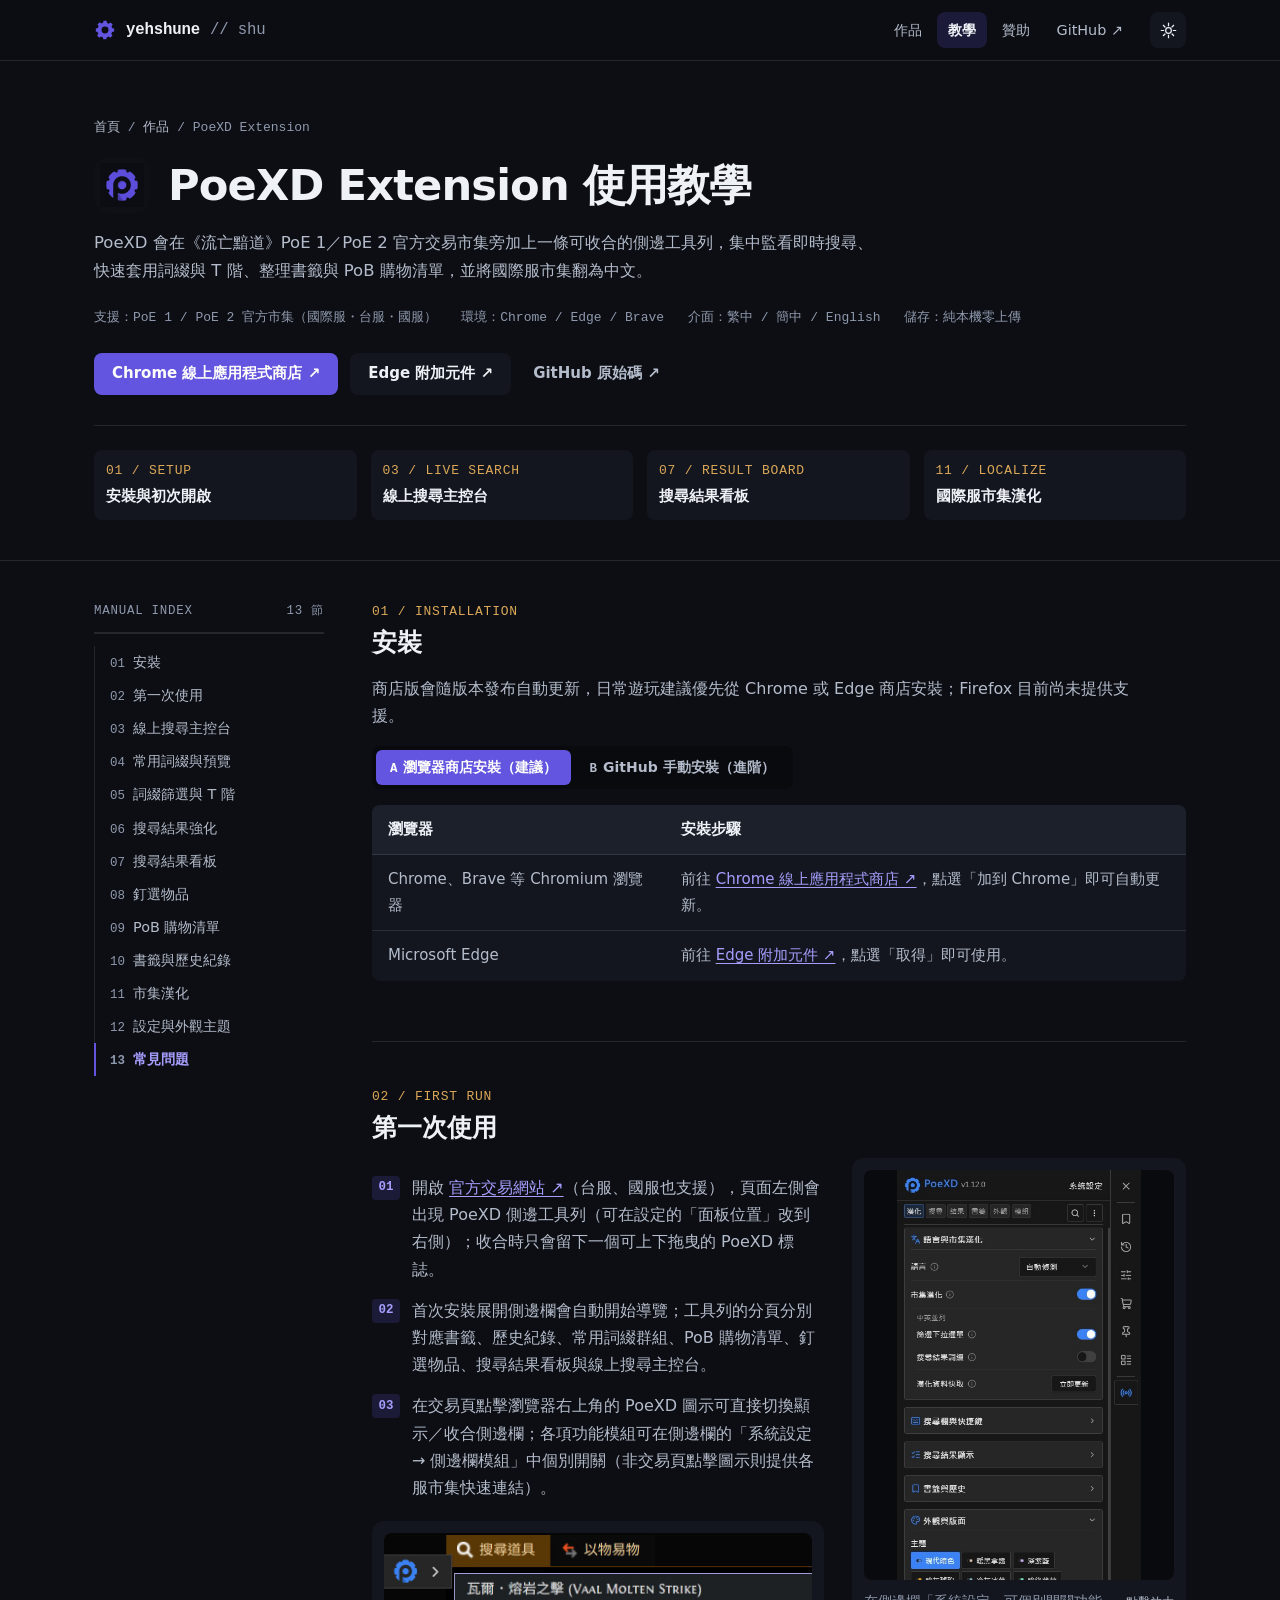
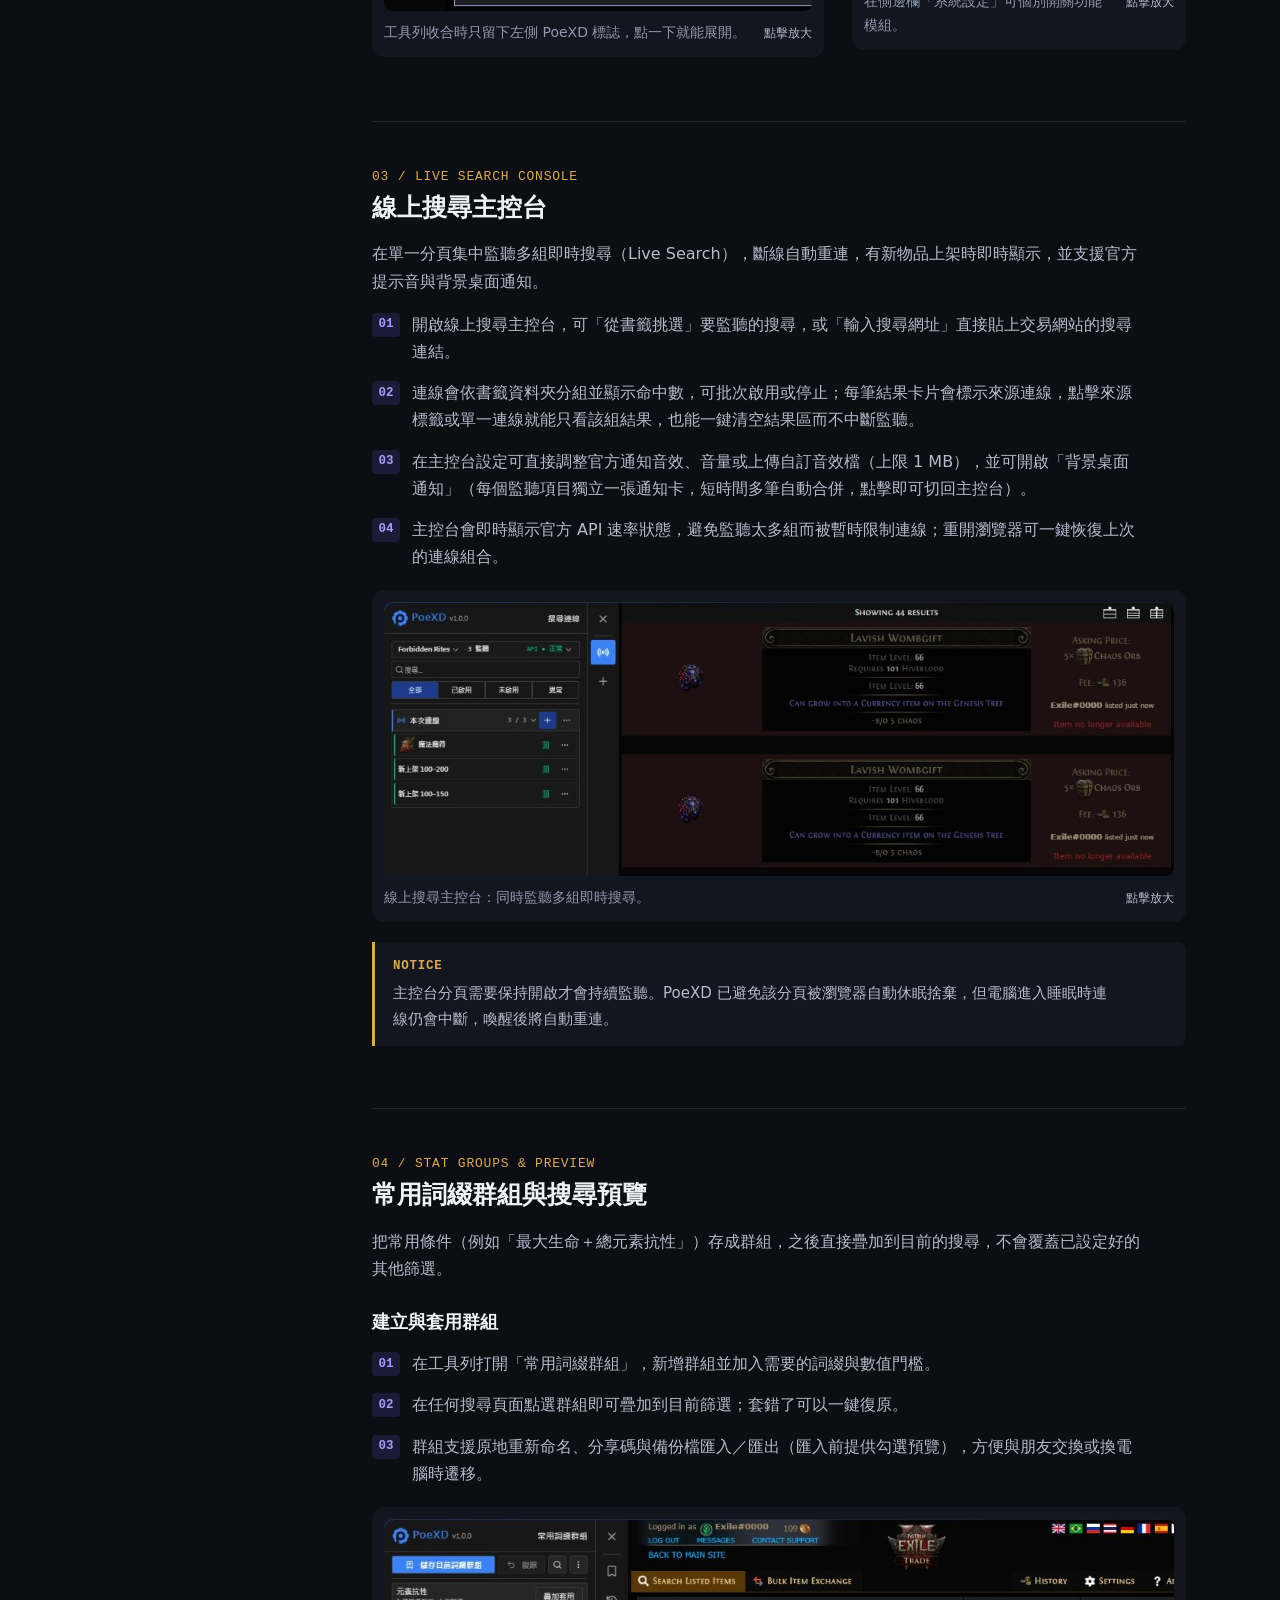
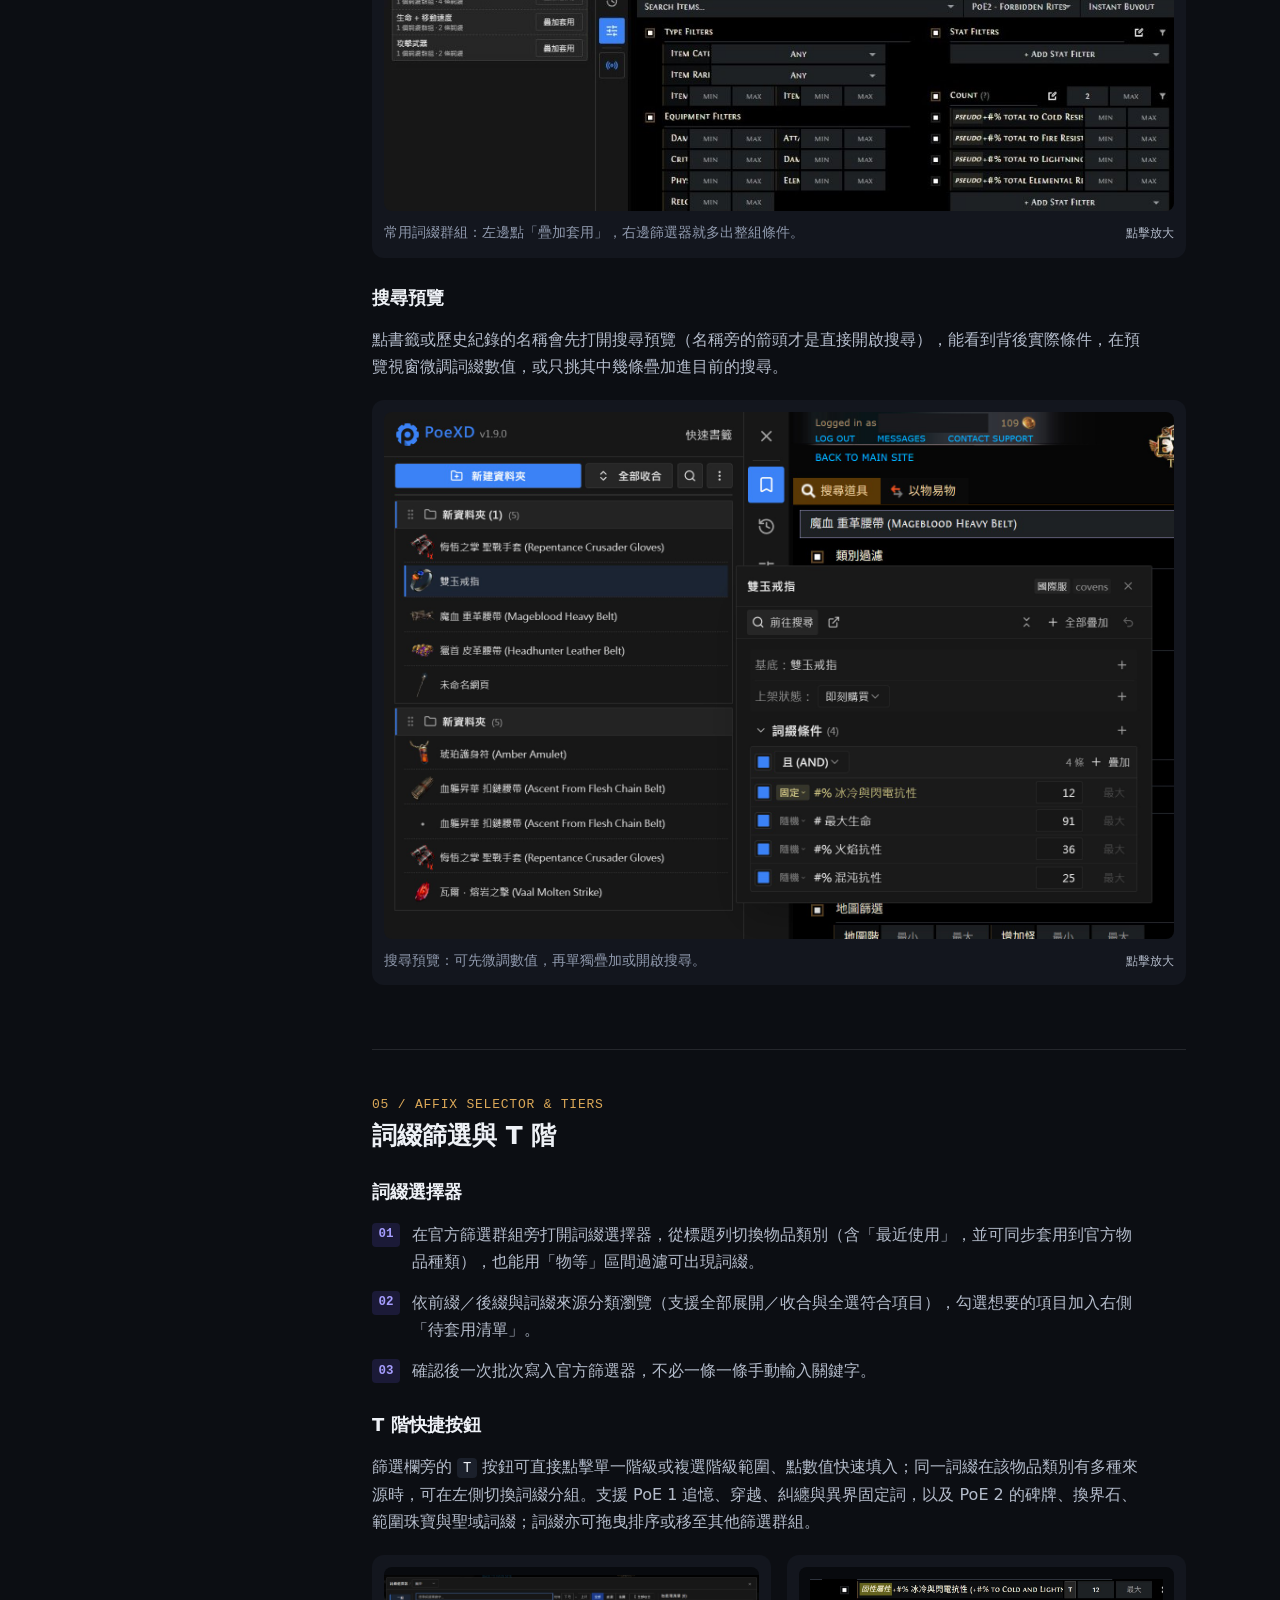
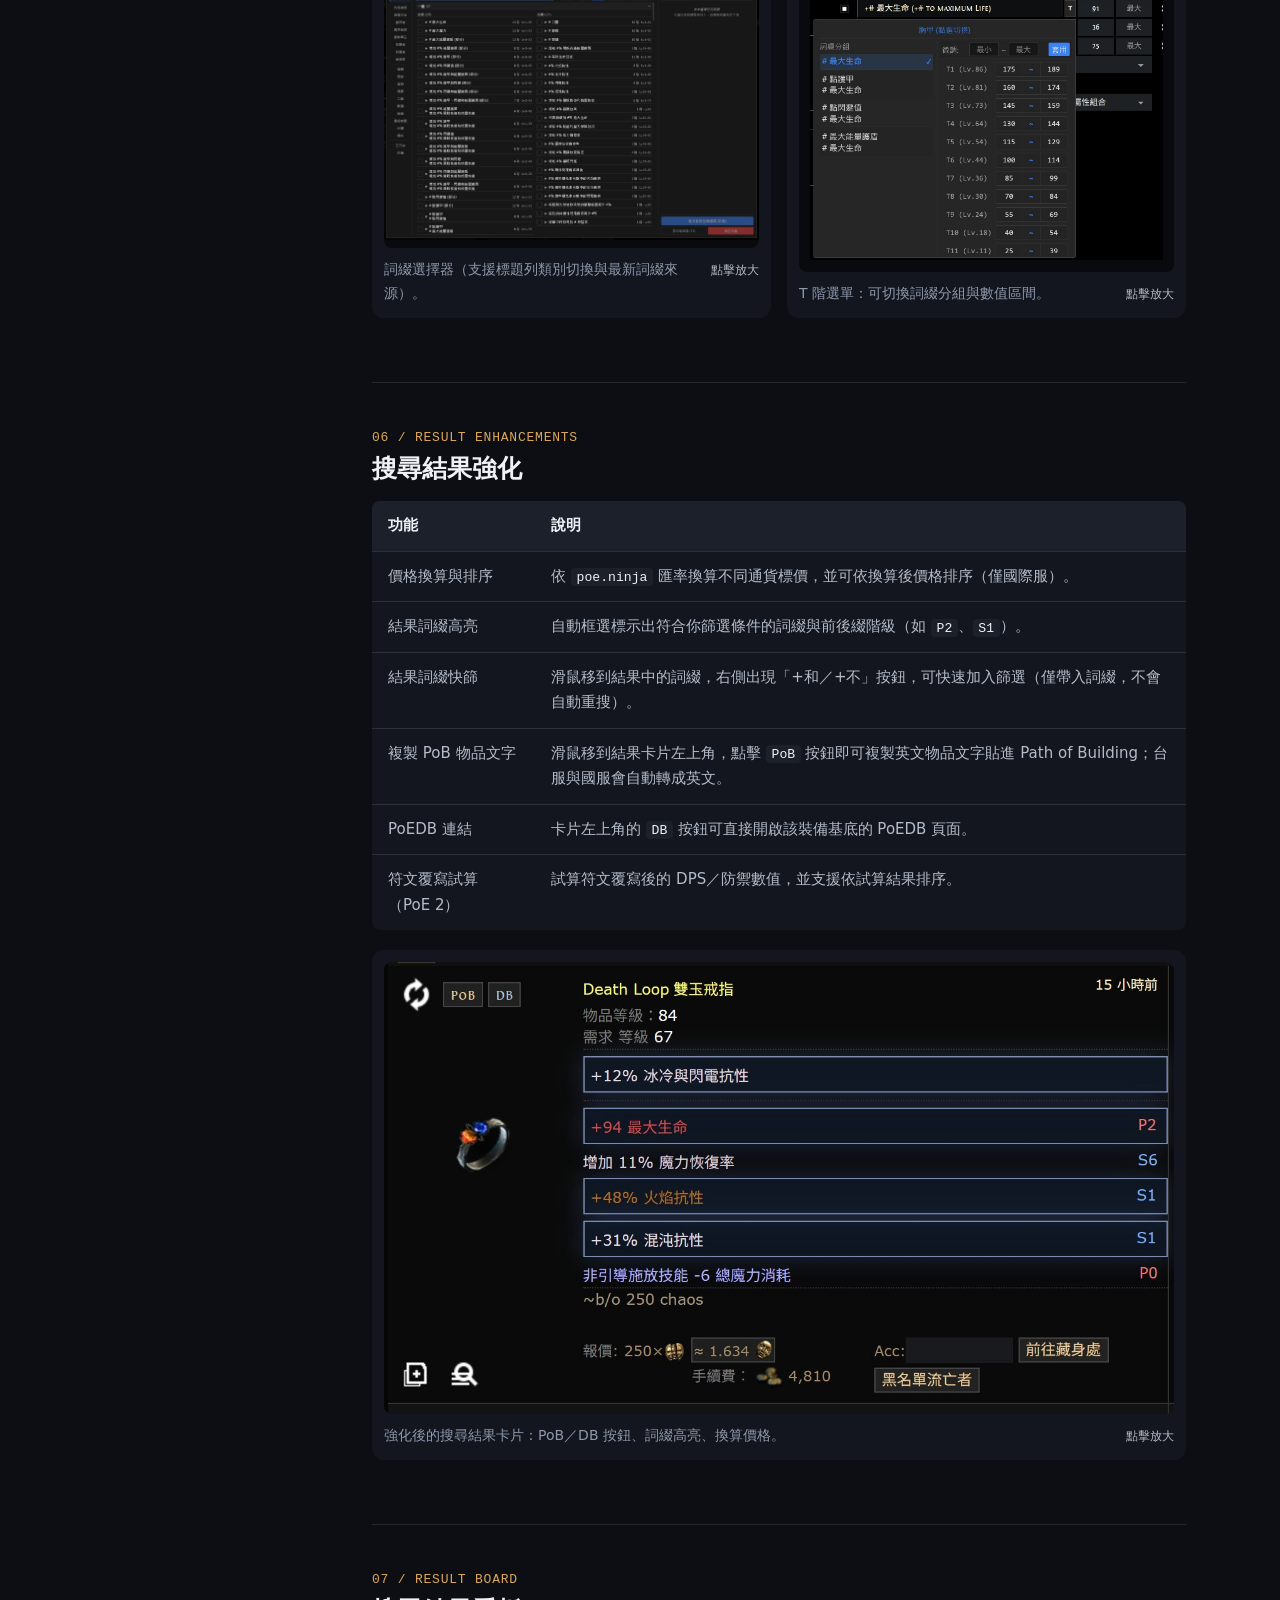
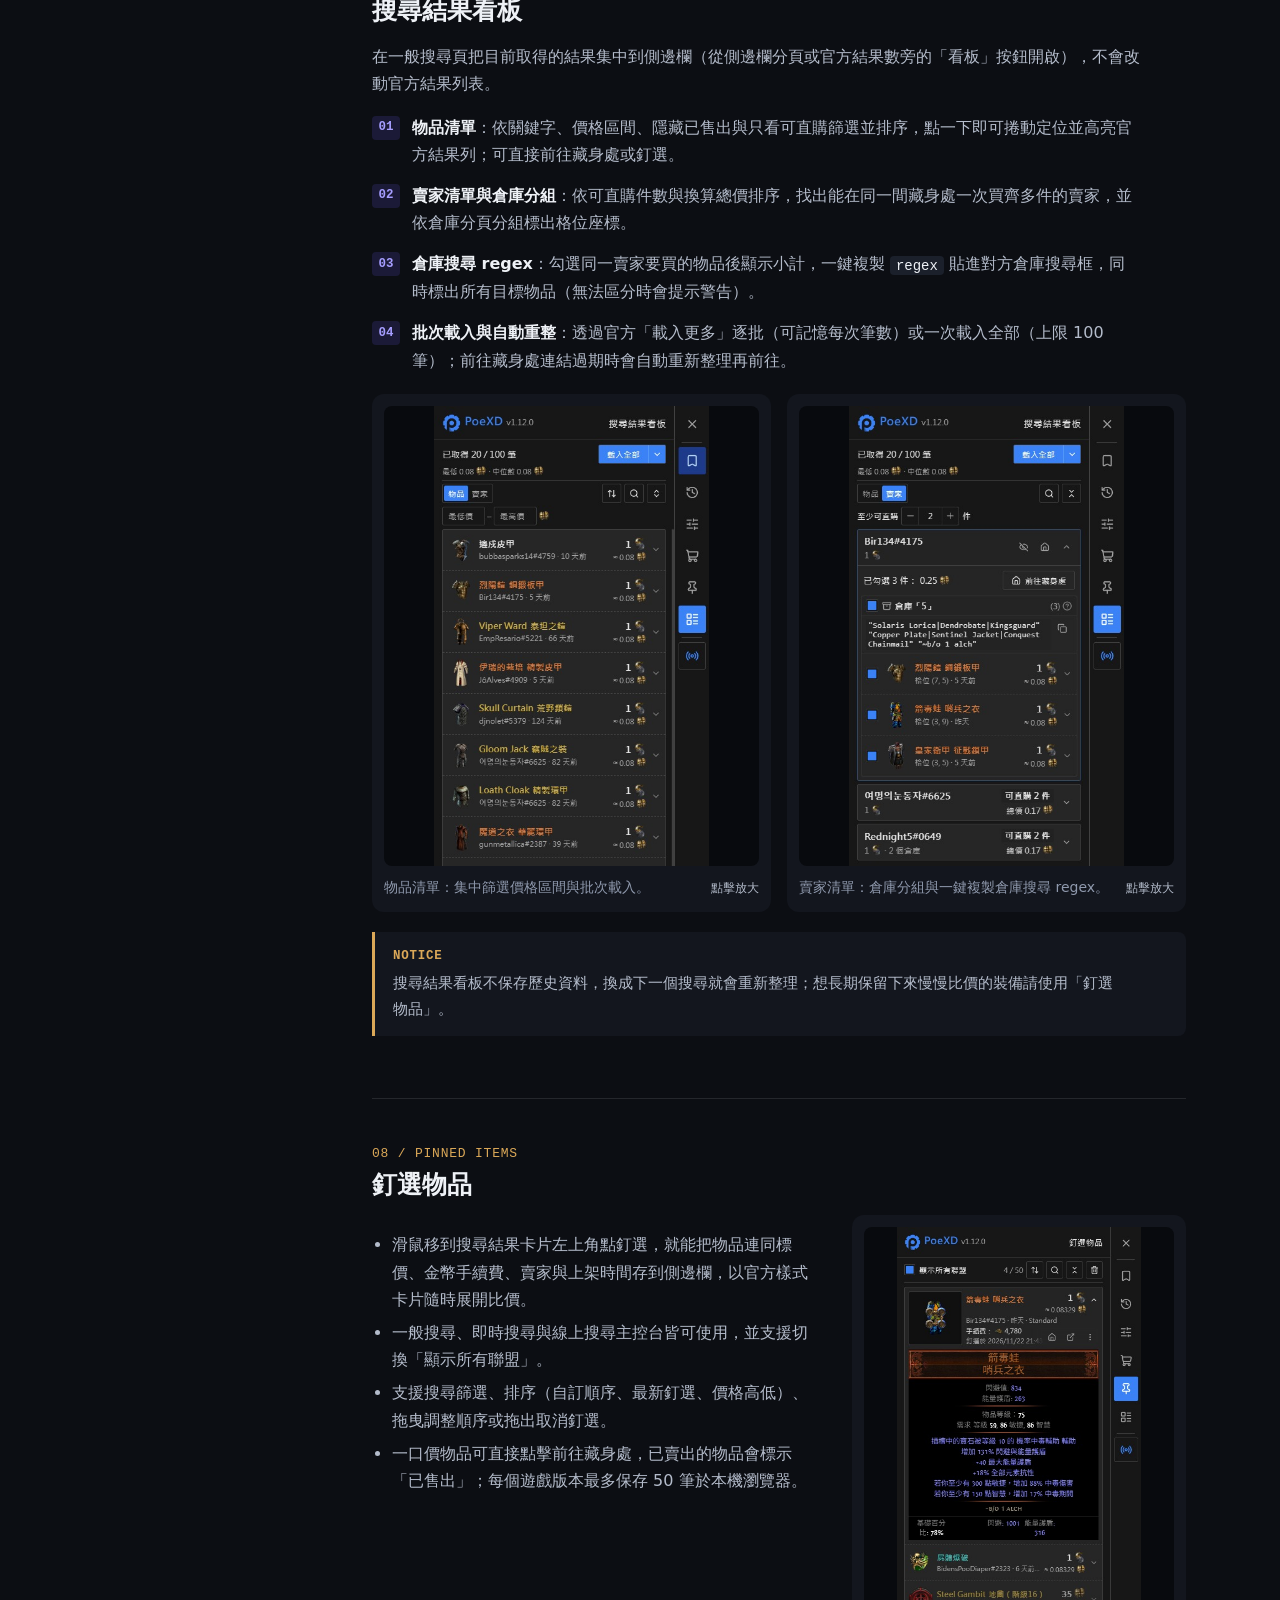
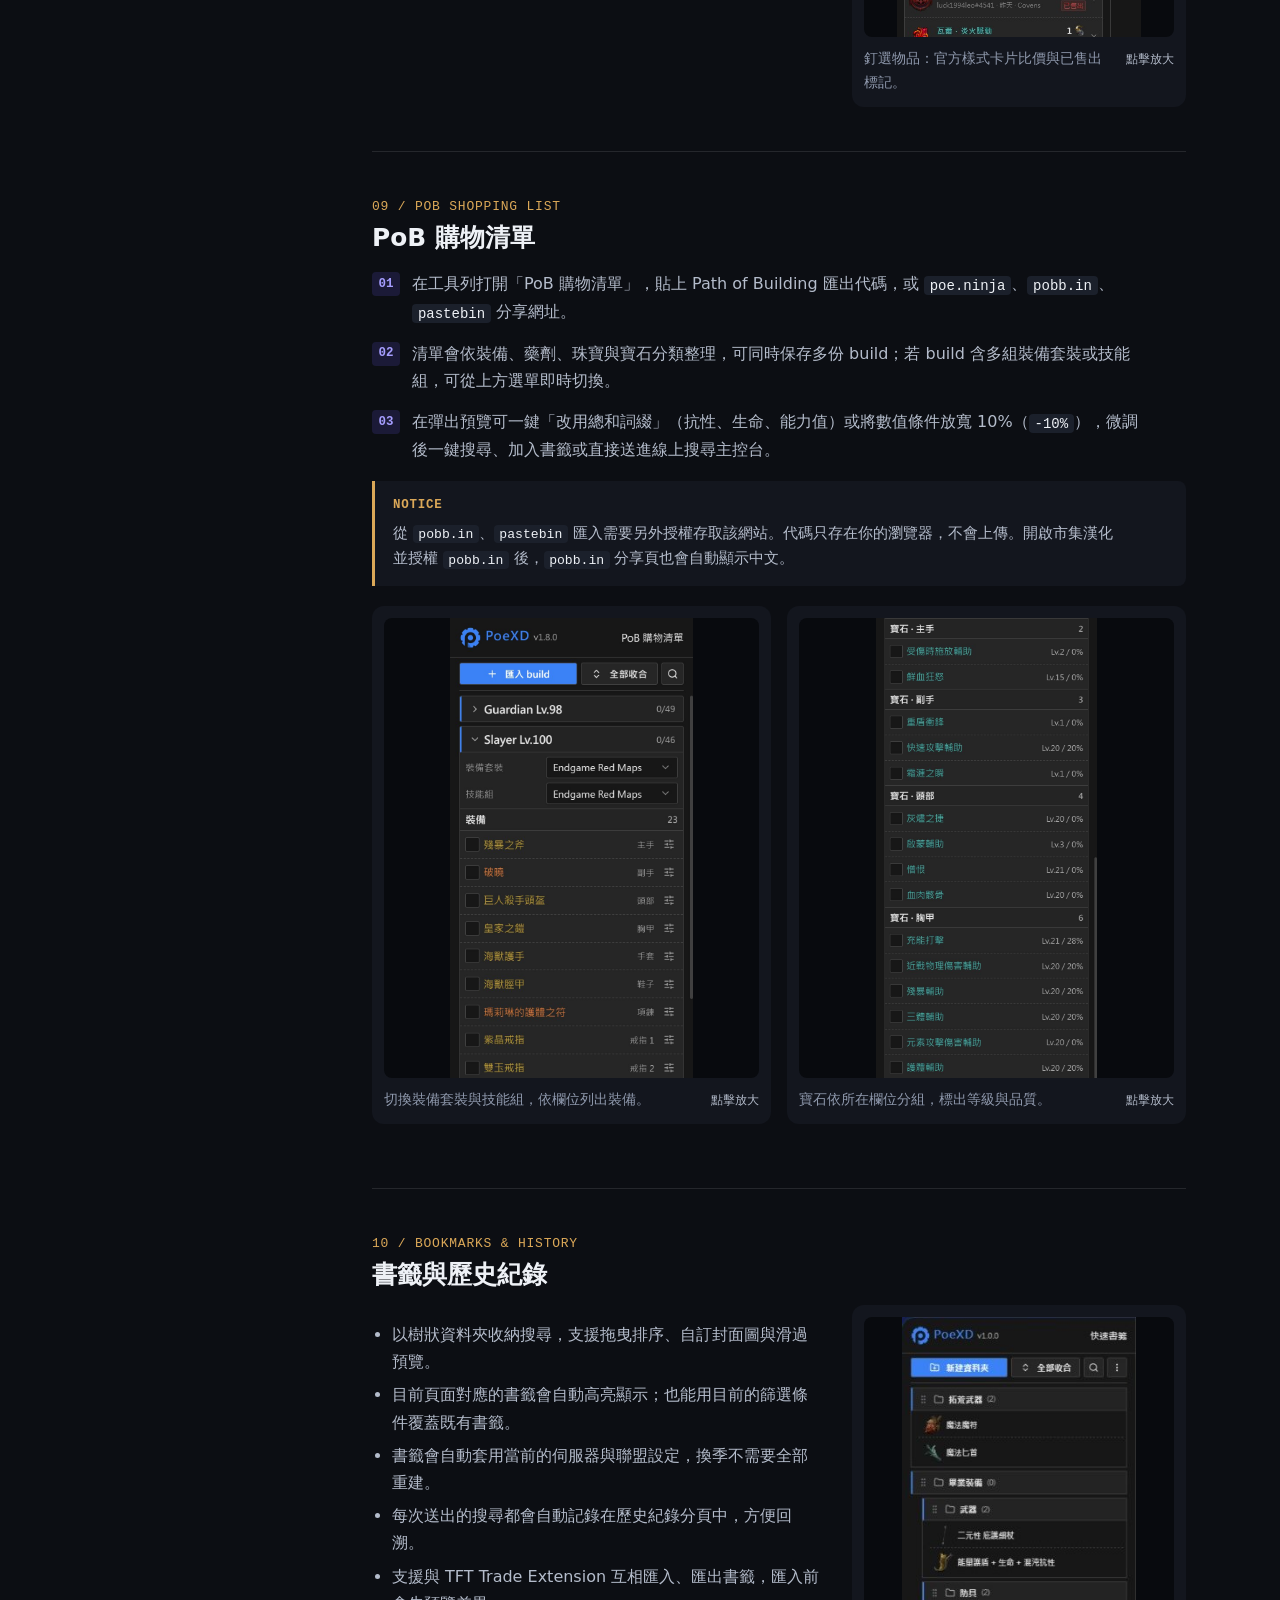
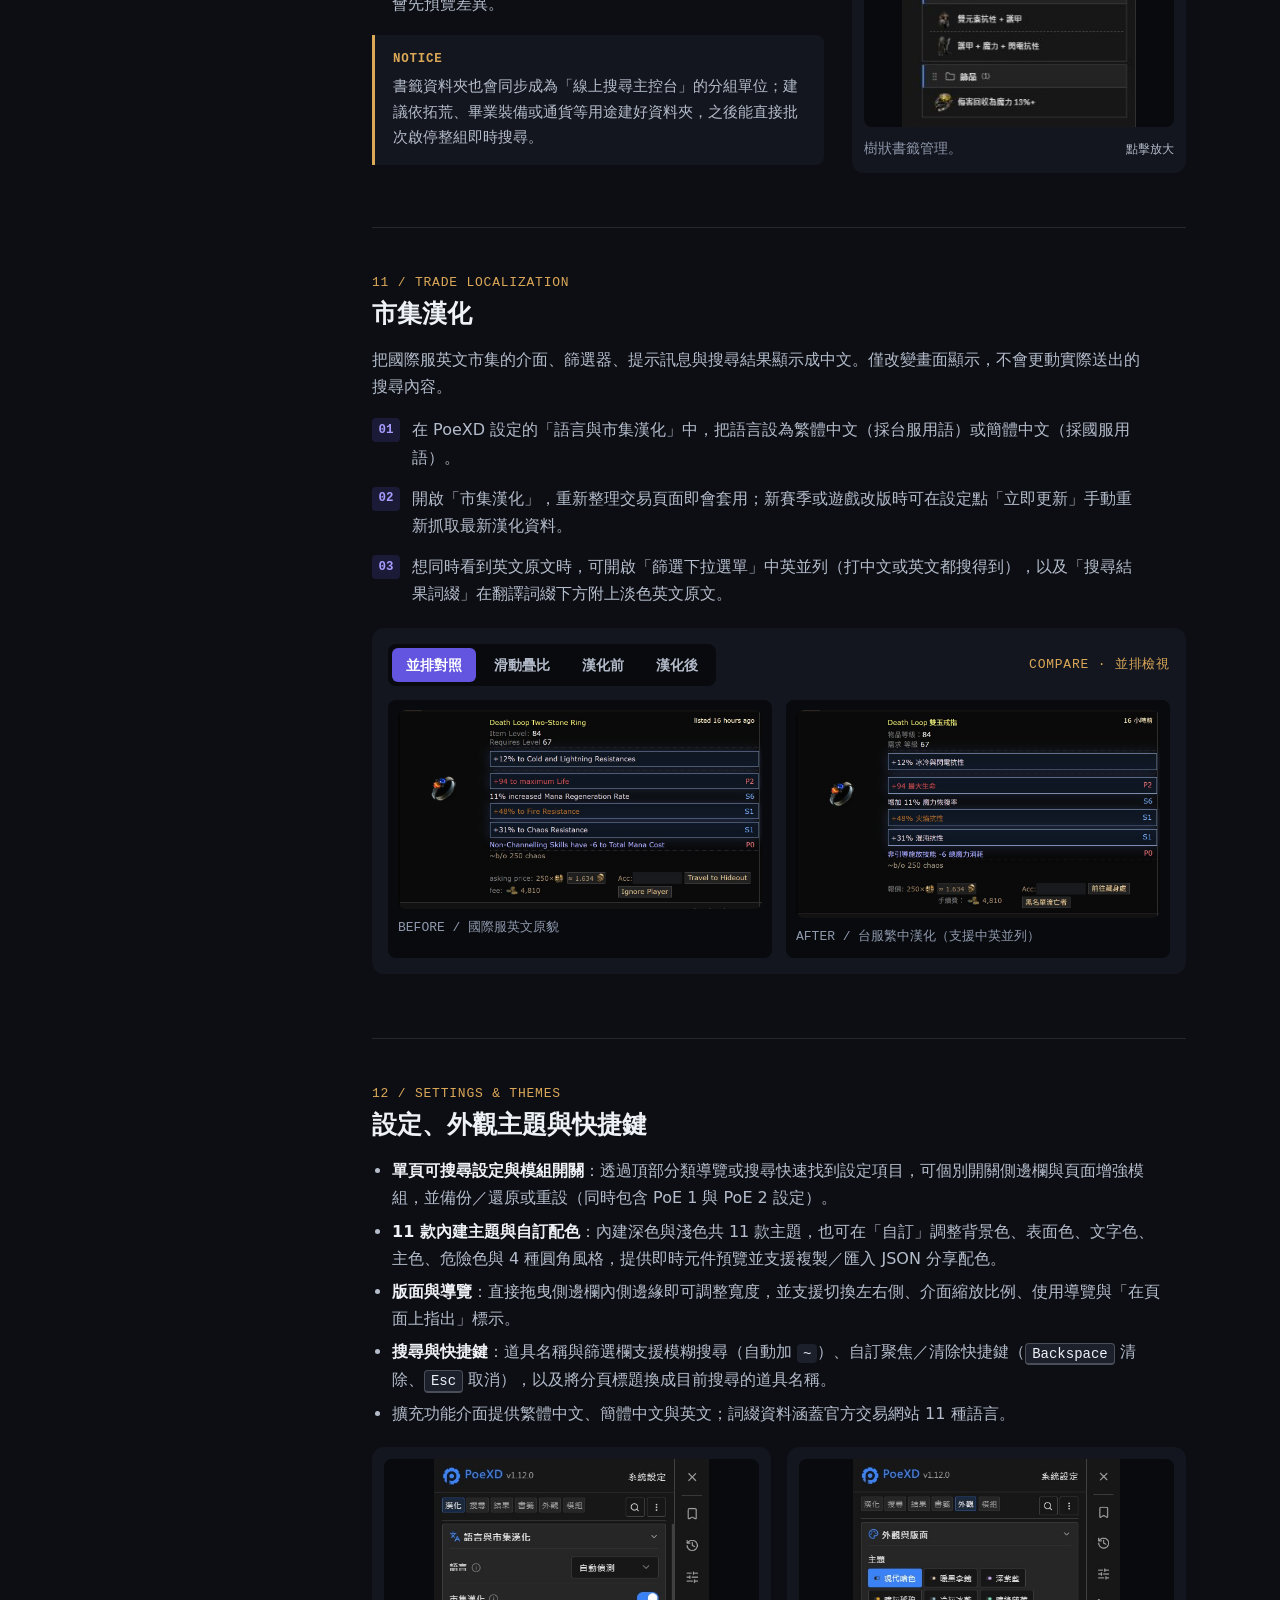
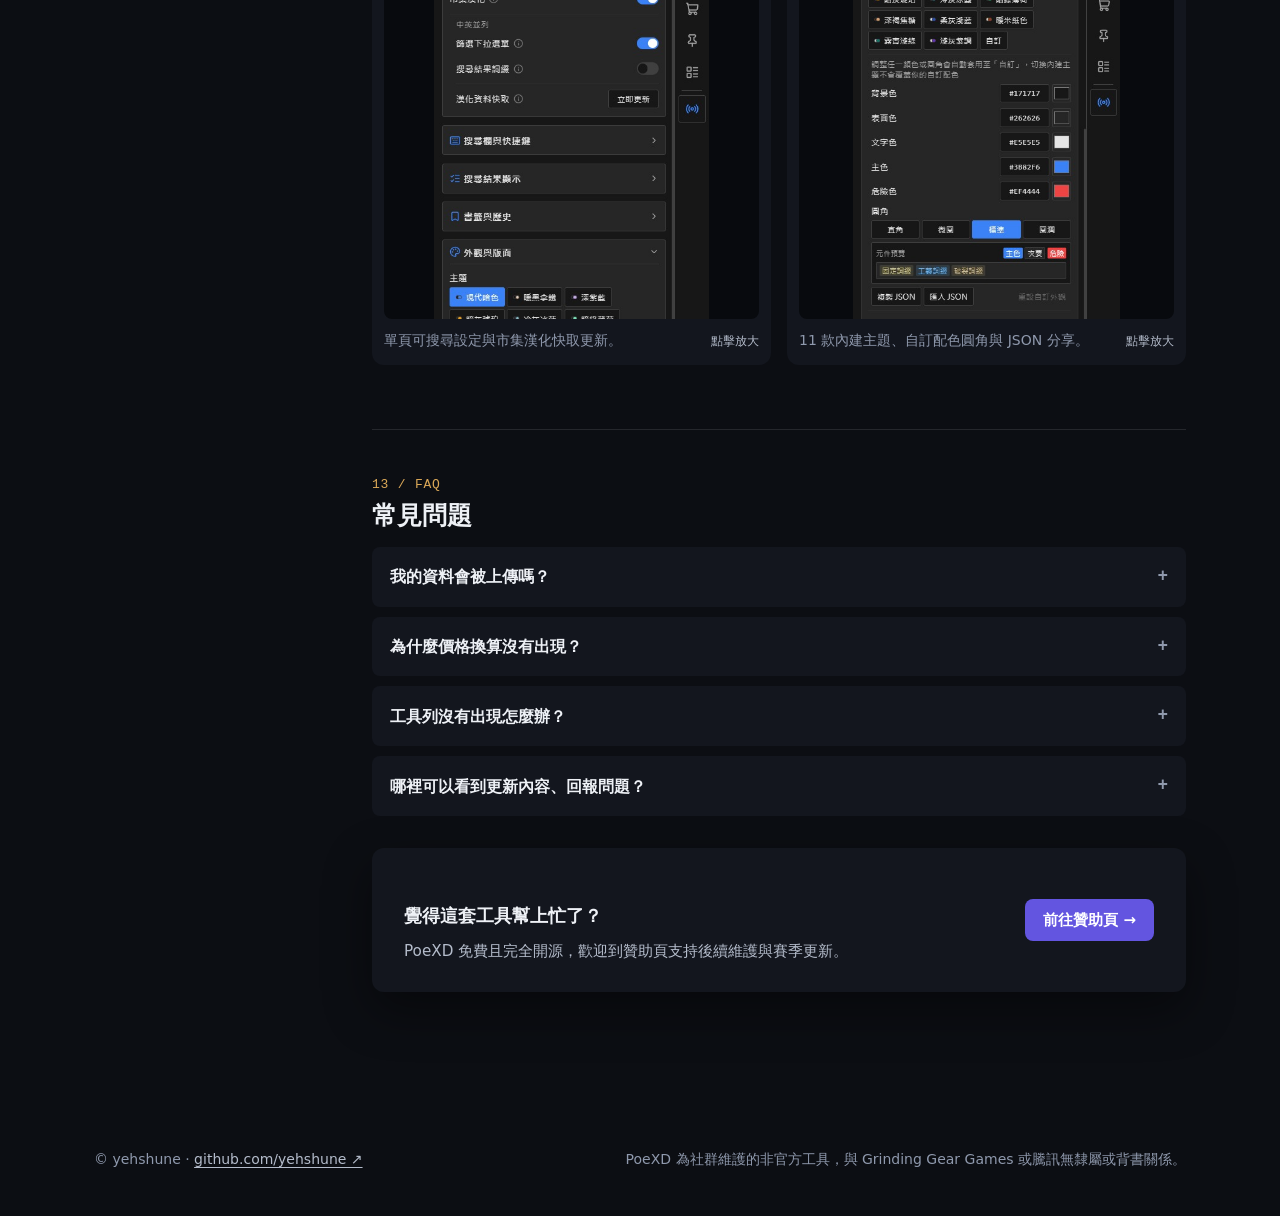
==== commit a1dd8dbc: "docs(poexd): add v1.10-v1.12 screenshots and guide sections" ====
--- a/poexd/index.html
+++ b/poexd/index.html
@@ -4,7 +4,7 @@
 <meta charset="utf-8">
 <meta name="viewport" content="width=device-width, initial-scale=1">
 <title>PoeXD Extension 使用教學 — yehshune</title>
-<meta name="description" content="PoeXD Extension 完整使用教學：安裝、線上搜尋主控台、常用詞綴群組、詞綴篩選與 T 階、PoB 購物清單、書籤管理與市集漢化。">
+<meta name="description" content="PoeXD Extension 完整使用教學：安裝、線上搜尋主控台、搜尋結果看板、釘選物品、常用詞綴群組、詞綴篩選與 T 階、PoB 購物清單、書籤管理、11 款外觀主題與市集漢化。">
 <meta property="og:title" content="PoeXD Extension 使用教學">
 <meta property="og:description" content="Path of Exile 官方交易市集輔助擴充套件的完整使用說明。">
 <meta property="og:image" content="https://yehshune.github.io/assets/poexd/promo-marquee-1400x560.png">
@@ -65,12 +65,12 @@
         <span class="meta-code">03 / LIVE SEARCH</span>
         <strong>線上搜尋主控台</strong>
       </a>
-      <a href="#affix">
-        <span class="meta-code">05 / AFFIX &amp; POB</span>
-        <strong>詞綴選擇與 T 階</strong>
+      <a href="#result-board">
+        <span class="meta-code">07 / RESULT BOARD</span>
+        <strong>搜尋結果看板</strong>
       </a>
       <a href="#translation">
-        <span class="meta-code">09 / LOCALIZE</span>
+        <span class="meta-code">11 / LOCALIZE</span>
         <strong>國際服市集漢化</strong>
       </a>
     </div>
@@ -81,7 +81,7 @@
   <nav class="toc" aria-label="本頁目錄">
     <div class="toc-head">
       <span>MANUAL INDEX</span>
-      <span>11 節</span>
+      <span>13 節</span>
     </div>
     <div class="toc-progress" aria-hidden="true"><div class="toc-progress-bar" id="toc-progress-bar"></div></div>
     <ol>
@@ -91,11 +91,13 @@
       <li><a href="#stat-groups"><span class="num">04</span>常用詞綴與預覽</a></li>
       <li><a href="#affix"><span class="num">05</span>詞綴篩選與 T 階</a></li>
       <li><a href="#results"><span class="num">06</span>搜尋結果強化</a></li>
-      <li><a href="#pob"><span class="num">07</span>PoB 購物清單</a></li>
-      <li><a href="#bookmarks"><span class="num">08</span>書籤與歷史紀錄</a></li>
-      <li><a href="#translation"><span class="num">09</span>市集漢化</a></li>
-      <li><a href="#settings"><span class="num">10</span>設定與快捷鍵</a></li>
-      <li><a href="#faq"><span class="num">11</span>常見問題</a></li>
+      <li><a href="#result-board"><span class="num">07</span>搜尋結果看板</a></li>
+      <li><a href="#pinned"><span class="num">08</span>釘選物品</a></li>
+      <li><a href="#pob"><span class="num">09</span>PoB 購物清單</a></li>
+      <li><a href="#bookmarks"><span class="num">10</span>書籤與歷史紀錄</a></li>
+      <li><a href="#translation"><span class="num">11</span>市集漢化</a></li>
+      <li><a href="#settings"><span class="num">12</span>設定與外觀主題</a></li>
+      <li><a href="#faq"><span class="num">13</span>常見問題</a></li>
     </ol>
   </nav>
 
@@ -140,9 +142,9 @@
       <div class="split-doc">
         <div>
           <ol class="steps">
-            <li>開啟 <a href="https://www.pathofexile.com/trade" target="_blank" rel="noopener noreferrer">官方交易網站 ↗</a>（台服、國服也支援），頁面左側會出現 PoeXD 側邊工具列（可在設定的「面板位置」改到右側）；收合時只會留下一個 PoeXD 標誌。</li>
-            <li>工具列的分頁分別對應書籤、歷史紀錄、常用詞綴群組、PoB 購物清單與線上搜尋主控台；點分頁即可切換。</li>
-            <li>點瀏覽器右上角的 PoeXD 圖示，可個別開關十項功能模組（T 階快捷按鈕、詞綴選擇器、價格換算、市集漢化等）。</li>
+            <li>開啟 <a href="https://www.pathofexile.com/trade" target="_blank" rel="noopener noreferrer">官方交易網站 ↗</a>（台服、國服也支援），頁面左側會出現 PoeXD 側邊工具列（可在設定的「面板位置」改到右側）；收合時只會留下一個可上下拖曳的 PoeXD 標誌。</li>
+            <li>首次安裝展開側邊欄會自動開始導覽；工具列的分頁分別對應書籤、歷史紀錄、常用詞綴群組、PoB 購物清單、釘選物品、搜尋結果看板與線上搜尋主控台。</li>
+            <li>在交易頁點擊瀏覽器右上角的 PoeXD 圖示可直接切換顯示／收合側邊欄；各項功能模組可在側邊欄的「系統設定 → 側邊欄模組」中個別開關（非交易頁點擊圖示則提供各服市集快速連結）。</li>
           </ol>
           <figure class="shot">
             <button type="button" class="shot-btn" data-lightbox-src="../assets/poexd/collapsed.jpg" data-lightbox-alt="交易網站左側縮起的 PoeXD 標誌按鈕" data-lightbox-caption="工具列收合時僅保留側邊標誌按鈕，點擊即可展開。">
@@ -153,10 +155,10 @@
         </div>
 
         <figure class="shot" style="margin:0">
-          <button type="button" class="shot-btn" data-lightbox-src="../assets/poexd/popup.jpg" data-lightbox-alt="PoeXD 模組開關面板，列出 T 階快捷按鈕、詞綴選擇器、價格換算、市集漢化等開關" data-lightbox-caption="點瀏覽器右上角的 PoeXD 擴充套件圖示，可個別開關功能模組。">
-            <img src="../assets/poexd/popup.jpg" width="300" height="598" alt="PoeXD 模組開關面板，列出 T 階快捷按鈕、詞綴選擇器、價格換算、市集漢化等開關">
-          </button>
-          <figcaption><span>點擴充套件圖示可個別開關功能模組。</span><span class="shot-zoom-hint">點擊放大</span></figcaption>
+          <button type="button" class="shot-btn" data-lightbox-src="../assets/poexd/settings.jpg" data-lightbox-alt="PoeXD 系統設定頁，可透過分類導覽或搜尋快速調整市集漢化、外觀主題與功能模組開關" data-lightbox-caption="在側邊欄「系統設定」可搜尋設定並個別開關功能模組。">
+            <img src="../assets/poexd/settings.jpg" width="442" height="740" alt="PoeXD 系統設定頁，可透過分類導覽或搜尋快速調整市集漢化、外觀主題與功能模組開關">
+          </button>
+          <figcaption><span>在側邊欄「系統設定」可個別開關功能模組。</span><span class="shot-zoom-hint">點擊放大</span></figcaption>
         </figure>
       </div>
     </section>
@@ -164,12 +166,12 @@
     <section id="live-search">
       <span class="meta-code sec-num">03 / LIVE SEARCH CONSOLE</span>
       <h2>線上搜尋主控台</h2>
-      <p>在單一分頁集中監聽多組即時搜尋（Live Search），斷線自動重連，有新物品上架時即時顯示並可播放提示音。</p>
+      <p>在單一分頁集中監聽多組即時搜尋（Live Search），斷線自動重連，有新物品上架時即時顯示，並支援官方提示音與背景桌面通知。</p>
       <ol class="steps">
         <li>開啟線上搜尋主控台，可「從書籤挑選」要監聽的搜尋，或「輸入搜尋網址」直接貼上交易網站的搜尋連結。</li>
-        <li>連線會依書籤資料夾分組，可批次啟用或停止；點選單一連線則能只看該組結果。</li>
-        <li>主控台會即時顯示官方 API 速率狀態，避免監聽太多組而被暫時限制連線。</li>
-        <li>關掉瀏覽器再打開時，可一鍵恢復上次的連線組合。</li>
+        <li>連線會依書籤資料夾分組並顯示命中數，可批次啟用或停止；每筆結果卡片會標示來源連線，點擊來源標籤或單一連線就能只看該組結果，也能一鍵清空結果區而不中斷監聽。</li>
+        <li>在主控台設定可直接調整官方通知音效、音量或上傳自訂音效檔（上限 1 MB），並可開啟「背景桌面通知」（每個監聽項目獨立一張通知卡，短時間多筆自動合併，點擊即可切回主控台）。</li>
+        <li>主控台會即時顯示官方 API 速率狀態，避免監聽太多組而被暫時限制連線；重開瀏覽器可一鍵恢復上次的連線組合。</li>
       </ol>
       <figure class="shot">
         <button type="button" class="shot-btn" data-lightbox-src="../assets/poexd/live-search.jpg" data-lightbox-alt="線上搜尋主控台：左側是各組即時搜尋連線，右側是即時出現的物品結果" data-lightbox-caption="線上搜尋主控台：左側管理多組連線與速率，右側集中瀏覽新上架道具。">
@@ -189,7 +191,7 @@
       <ol class="steps">
         <li>在工具列打開「常用詞綴群組」，新增群組並加入需要的詞綴與數值門檻。</li>
         <li>在任何搜尋頁面點選群組即可疊加到目前篩選；套錯了可以一鍵復原。</li>
-        <li>群組支援分享碼與備份檔匯入、匯出，方便與朋友交換或換電腦時遷移。</li>
+        <li>群組支援原地重新命名、分享碼與備份檔匯入／匯出（匯入前提供勾選預覽），方便與朋友交換或換電腦時遷移。</li>
       </ol>
       <figure class="shot">
         <button type="button" class="shot-btn" data-lightbox-src="../assets/poexd/stat-groups.jpg" data-lightbox-alt="常用詞綴群組面板，右側篩選器已疊加總抗性群組" data-lightbox-caption="常用詞綴群組：左邊點「疊加套用」，右側官方篩選器立即多出整組條件。">
@@ -213,20 +215,20 @@
       <h2>詞綴篩選與 T 階</h2>
       <h3>詞綴選擇器</h3>
       <ol class="steps">
-        <li>在官方篩選群組旁打開詞綴選擇器，選擇物品類別，並可用「物等」區間過濾可出現詞綴。</li>
-        <li>依前綴／後綴與詞綴分類瀏覽，勾選想要的項目加入右側「待套用清單」。</li>
+        <li>在官方篩選群組旁打開詞綴選擇器，從標題列切換物品類別（含「最近使用」，並可同步套用到官方物品種類），也能用「物等」區間過濾可出現詞綴。</li>
+        <li>依前綴／後綴與詞綴來源分類瀏覽（支援全部展開／收合與全選符合項目），勾選想要的項目加入右側「待套用清單」。</li>
         <li>確認後一次批次寫入官方篩選器，不必一條一條手動輸入關鍵字。</li>
       </ol>
 
       <h3>T 階快捷按鈕</h3>
-      <p>篩選欄旁的 <code>T</code> 按鈕可直接選擇階級，自動帶入該階級數值範圍；同一詞綴在該物品類別有多種來源時，可在左側切換詞綴分組。詞綴亦支援拖曳排序或移至其他篩選群組。<span class="nowrap">PoE 2</span> 的碑牌、換界石與範圍珠寶同樣支援。</p>
+      <p>篩選欄旁的 <code>T</code> 按鈕可直接點擊單一階級或複選階級範圍、點數值快速填入；同一詞綴在該物品類別有多種來源時，可在左側切換詞綴分組。支援 <span class="nowrap">PoE 1</span> 追憶、穿越、糾纏與異界固定詞，以及 <span class="nowrap">PoE 2</span> 的碑牌、換界石、範圍珠寶與聖域詞綴；詞綴亦可拖曳排序或移至其他篩選群組。</p>
 
       <div class="shot-pair is-landscape">
         <figure class="shot">
-          <button type="button" class="shot-btn" data-lightbox-src="../assets/poexd/affix.jpg" data-lightbox-alt="詞綴選擇器：左側分類，中間是前綴與後綴清單，右側是待套用清單" data-lightbox-caption="詞綴選擇器：依物品類別與物等瀏覽前綴／後綴並批次套用。">
-            <img src="../assets/poexd/affix.jpg" width="800" height="543" alt="詞綴選擇器：左側分類，中間是前綴與後綴清單，右側是待套用清單">
-          </button>
-          <figcaption><span>詞綴選擇器。</span><span class="shot-zoom-hint">點擊放大</span></figcaption>
+          <button type="button" class="shot-btn" data-lightbox-src="../assets/poexd/affix.jpg" data-lightbox-alt="詞綴選擇器：標題列可切換物品類別，左側分類，中間是前綴與後綴清單，右側是待套用清單" data-lightbox-caption="詞綴選擇器：依物品類別與物等瀏覽前綴／後綴並批次套用。">
+            <img src="../assets/poexd/affix.jpg" width="1522" height="1076" alt="詞綴選擇器：標題列可切換物品類別，左側分類，中間是前綴與後綴清單，右側是待套用清單">
+          </button>
+          <figcaption><span>詞綴選擇器（支援標題列類別切換與最新詞綴來源）。</span><span class="shot-zoom-hint">點擊放大</span></figcaption>
         </figure>
         <figure class="shot">
           <button type="button" class="shot-btn" data-lightbox-src="../assets/poexd/tier.jpg" data-lightbox-alt="胸甲的「+# 最大生命」T 階選單：左側可切換四種詞綴分組，右側列出 T1 到 T11 的數值範圍" data-lightbox-caption="T 階選單：同一個詞綴有多種來源時（例如胸甲生命），左側可切換分組。">
@@ -261,13 +263,61 @@
       </figure>
     </section>
 
+    <section id="result-board">
+      <span class="meta-code sec-num">07 / RESULT BOARD</span>
+      <h2>搜尋結果看板</h2>
+      <p>在一般搜尋頁把目前取得的結果集中到側邊欄（從側邊欄分頁或官方結果數旁的「看板」按鈕開啟），不會改動官方結果列表。</p>
+      <ol class="steps">
+        <li><strong>物品清單</strong>：依關鍵字、價格區間、隱藏已售出與只看可直購篩選並排序，點一下即可捲動定位並高亮官方結果列；可直接前往藏身處或釘選。</li>
+        <li><strong>賣家清單與倉庫分組</strong>：依可直購件數與換算總價排序，找出能在同一間藏身處一次買齊多件的賣家，並依倉庫分頁分組標出格位座標。</li>
+        <li><strong>倉庫搜尋 regex</strong>：勾選同一賣家要買的物品後顯示小計，一鍵複製 <code>regex</code> 貼進對方倉庫搜尋框，同時標出所有目標物品（無法區分時會提示警告）。</li>
+        <li><strong>批次載入與自動重整</strong>：透過官方「載入更多」逐批（可記憶每次筆數）或一次載入全部（上限 100 筆）；前往藏身處連結過期時會自動重新整理再前往。</li>
+      </ol>
+      <div class="shot-pair is-portrait">
+        <figure class="shot">
+          <button type="button" class="shot-btn" data-lightbox-src="../assets/poexd/result-board-items.jpg" data-lightbox-alt="搜尋結果看板的物品清單：列出本次搜尋取得的物品、換算價格與篩選排序控制" data-lightbox-caption="搜尋結果看板（物品清單）：集中篩選、排序並一鍵定位到官方結果列。">
+            <img src="../assets/poexd/result-board-items.jpg" width="442" height="740" alt="搜尋結果看板的物品清單：列出本次搜尋取得的物品、換算價格與篩選排序控制">
+          </button>
+          <figcaption><span>物品清單：集中篩選價格區間與批次載入。</span><span class="shot-zoom-hint">點擊放大</span></figcaption>
+        </figure>
+        <figure class="shot">
+          <button type="button" class="shot-btn" data-lightbox-src="../assets/poexd/result-board-sellers.jpg" data-lightbox-alt="搜尋結果看板的賣家清單：展開同一賣家的多件可直購物品，依倉庫分組並產生倉庫搜尋 regex" data-lightbox-caption="搜尋結果看板（賣家清單）：依倉庫分組並一鍵複製倉庫搜尋 regex 一次買齊。">
+            <img src="../assets/poexd/result-board-sellers.jpg" width="442" height="740" alt="搜尋結果看板的賣家清單：展開同一賣家的多件可直購物品，依倉庫分組並產生倉庫搜尋 regex">
+          </button>
+          <figcaption><span>賣家清單：倉庫分組與一鍵複製倉庫搜尋 regex。</span><span class="shot-zoom-hint">點擊放大</span></figcaption>
+        </figure>
+      </div>
+      <div class="note"><p>搜尋結果看板不保存歷史資料，換成下一個搜尋就會重新整理；想長期保留下來慢慢比價的裝備請使用「釘選物品」。</p></div>
+    </section>
+
+    <section id="pinned">
+      <span class="meta-code sec-num">08 / PINNED ITEMS</span>
+      <h2>釘選物品</h2>
+      <div class="split-doc">
+        <div>
+          <ul>
+            <li>滑鼠移到搜尋結果卡片左上角點釘選，就能把物品連同標價、金幣手續費、賣家與上架時間存到側邊欄，以官方樣式卡片隨時展開比價。</li>
+            <li>一般搜尋、即時搜尋與線上搜尋主控台皆可使用，並支援切換「顯示所有聯盟」。</li>
+            <li>支援搜尋篩選、排序（自訂順序、最新釘選、價格高低）、拖曳調整順序或拖出取消釘選。</li>
+            <li>一口價物品可直接點擊前往藏身處，已賣出的物品會標示「已售出」；每個遊戲版本最多保存 50 筆於本機瀏覽器。</li>
+          </ul>
+        </div>
+        <figure class="shot" style="margin:0">
+          <button type="button" class="shot-btn" data-lightbox-src="../assets/poexd/pinned-items.jpg" data-lightbox-alt="釘選物品面板：展開官方樣式卡片顯示詞綴與金幣手續費，下方物品可顯示已售出狀態" data-lightbox-caption="釘選物品：以官方樣式卡片回頭比價，顯示手續費、已售出標記與前往藏身處按鈕。">
+            <img src="../assets/poexd/pinned-items.jpg" width="442" height="740" alt="釘選物品面板：展開官方樣式卡片顯示詞綴與金幣手續費，下方物品可顯示已售出狀態">
+          </button>
+          <figcaption><span>釘選物品：官方樣式卡片比價與已售出標記。</span><span class="shot-zoom-hint">點擊放大</span></figcaption>
+        </figure>
+      </div>
+    </section>
+
     <section id="pob">
-      <span class="meta-code sec-num">07 / POB SHOPPING LIST</span>
+      <span class="meta-code sec-num">09 / POB SHOPPING LIST</span>
       <h2>PoB 購物清單</h2>
       <ol class="steps">
         <li>在工具列打開「PoB 購物清單」，貼上 <span class="nowrap">Path of Building</span> 匯出代碼，或 <code>poe.ninja</code>、<code>pobb.in</code>、<code>pastebin</code> 分享網址。</li>
-        <li>清單會依裝備欄位與技能寶石分組整理，可同時保存多份 build；若 build 含多組裝備套裝或技能組，可從上方選單即時切換。</li>
-        <li>在彈出預覽微調條件後，一鍵搜尋、加入書籤或直接送進線上搜尋主控台。</li>
+        <li>清單會依裝備、藥劑、珠寶與寶石分類整理，可同時保存多份 build；若 build 含多組裝備套裝或技能組，可從上方選單即時切換。</li>
+        <li>在彈出預覽可一鍵「改用總和詞綴」（抗性、生命、能力值）或將數值條件放寬 10%（<code>-10%</code>），微調後一鍵搜尋、加入書籤或直接送進線上搜尋主控台。</li>
       </ol>
       <div class="note"><p>從 <code>pobb.in</code>、<code>pastebin</code> 匯入需要另外授權存取該網站。代碼只存在你的瀏覽器，不會上傳。開啟市集漢化並授權 <code>pobb.in</code> 後，<code>pobb.in</code> 分享頁也會自動顯示中文。</p></div>
 
@@ -288,7 +338,7 @@
     </section>
 
     <section id="bookmarks">
-      <span class="meta-code sec-num">08 / BOOKMARKS &amp; HISTORY</span>
+      <span class="meta-code sec-num">10 / BOOKMARKS &amp; HISTORY</span>
       <h2>書籤與歷史紀錄</h2>
       <div class="split-doc">
         <div>
@@ -311,14 +361,13 @@
     </section>
 
     <section id="translation">
-      <span class="meta-code sec-num">09 / TRADE LOCALIZATION</span>
+      <span class="meta-code sec-num">11 / TRADE LOCALIZATION</span>
       <h2>市集漢化</h2>
-      <p>把國際服英文市集的介面、篩選器與搜尋結果顯示成中文。僅改變畫面顯示，不會更動實際送出的搜尋內容。</p>
-      <ol class="steps">
-        <li>在 PoeXD 設定中把「語言」設為繁體中文（採台服用語）或簡體中文（採國服用語）。</li>
-        <li>開啟「市集漢化」（於設定頁或點瀏覽器右上角 PoeXD 圖示皆可）。</li>
-        <li>想同時看到英文原文時可再打開「中英並列」：詞綴、通貨與物品下拉選單會並列顯示，打中文或英文都搜得到。</li>
-        <li>重新整理交易頁面後即會套用。</li>
+      <p>把國際服英文市集的介面、篩選器、提示訊息與搜尋結果顯示成中文。僅改變畫面顯示，不會更動實際送出的搜尋內容。</p>
+      <ol class="steps">
+        <li>在 PoeXD 設定的「語言與市集漢化」中，把語言設為繁體中文（採台服用語）或簡體中文（採國服用語）。</li>
+        <li>開啟「市集漢化」，重新整理交易頁面即會套用；新賽季或遊戲改版時可在設定點「立即更新」手動重新抓取最新漢化資料。</li>
+        <li>想同時看到英文原文時，可開啟「篩選下拉選單」中英並列（打中文或英文都搜得到），以及「搜尋結果詞綴」在翻譯詞綴下方附上淡色英文原文。</li>
       </ol>
 
       <div class="compare-stage" data-compare>
@@ -370,30 +419,33 @@
     </section>
 
     <section id="settings">
-      <span class="meta-code sec-num">10 / SETTINGS &amp; SHORTCUTS</span>
-      <h2>設定與快捷鍵</h2>
-      <div class="split-doc">
-        <div>
-          <ul>
-            <li>主題、工具列停靠位置（左／右側）、寬度、緊湊模式與介面縮放比例都可以自訂。</li>
-            <li>道具名稱與篩選欄支援模糊搜尋（輸入時自動加上 <code>~</code>）。</li>
-            <li>可自訂聚焦／清除搜尋欄的快捷鍵：在設定中點快捷鍵欄位後按下想要的按鍵，<kbd>Backspace</kbd> 清除、<kbd>Esc</kbd> 取消。</li>
-            <li>可開啟「使用道具名稱替換網頁標題」，同時開多個分頁時能一眼認出對應道具。</li>
-            <li>擴充功能介面提供繁體中文、簡體中文與英文。</li>
-          </ul>
-          <div class="note"><p>若將側邊欄「選單寬度」設為「自訂」，即可直接拖曳側邊欄邊緣調整最適合螢幕尺寸的寬度；搭配「使用緊湊介面」可再多露出一列清單項目。</p></div>
-        </div>
-        <figure class="shot" style="margin:0">
-          <button type="button" class="shot-btn" data-lightbox-src="../assets/poexd/settings.jpg" data-lightbox-alt="PoeXD 設定頁" data-lightbox-caption="PoeXD 系統設定頁：可調整主題、漢化模式、側邊欄位置與縮放比例。">
-            <img src="../assets/poexd/settings.jpg" width="338" height="640" alt="PoeXD 設定頁">
-          </button>
-          <figcaption><span>PoeXD 設定頁。</span><span class="shot-zoom-hint">點擊放大</span></figcaption>
+      <span class="meta-code sec-num">12 / SETTINGS &amp; THEMES</span>
+      <h2>設定、外觀主題與快捷鍵</h2>
+      <ul>
+        <li><strong>單頁可搜尋設定與模組開關</strong>：透過頂部分類導覽或搜尋快速找到設定項目，可個別開關側邊欄與頁面增強模組，並備份／還原或重設（同時包含 <span class="nowrap">PoE 1</span> 與 <span class="nowrap">PoE 2</span> 設定）。</li>
+        <li><strong>11 款內建主題與自訂配色</strong>：內建深色與淺色共 11 款主題，也可在「自訂」調整背景色、表面色、文字色、主色、危險色與 4 種圓角風格，提供即時元件預覽並支援複製／匯入 JSON 分享配色。</li>
+        <li><strong>版面與導覽</strong>：直接拖曳側邊欄內側邊緣即可調整寬度，並支援切換左右側、介面縮放比例、使用導覽與「在頁面上指出」標示。</li>
+        <li><strong>搜尋與快捷鍵</strong>：道具名稱與篩選欄支援模糊搜尋（自動加 <code>~</code>）、自訂聚焦／清除快捷鍵（<kbd>Backspace</kbd> 清除、<kbd>Esc</kbd> 取消），以及將分頁標題換成目前搜尋的道具名稱。</li>
+        <li>擴充功能介面提供繁體中文、簡體中文與英文；詞綴資料涵蓋官方交易網站 11 種語言。</li>
+      </ul>
+      <div class="shot-pair is-portrait">
+        <figure class="shot">
+          <button type="button" class="shot-btn" data-lightbox-src="../assets/poexd/settings.jpg" data-lightbox-alt="PoeXD 新版系統設定頁：包含頂部分類導覽、搜尋、市集漢化與手動更新快取" data-lightbox-caption="新版系統設定頁：單頁可搜尋設計，支援分類跳轉、模組開關、備份還原與手動更新漢化快取。">
+            <img src="../assets/poexd/settings.jpg" width="442" height="740" alt="PoeXD 新版系統設定頁：包含頂部分類導覽、搜尋、市集漢化與手動更新快取">
+          </button>
+          <figcaption><span>單頁可搜尋設定與市集漢化快取更新。</span><span class="shot-zoom-hint">點擊放大</span></figcaption>
+        </figure>
+        <figure class="shot">
+          <button type="button" class="shot-btn" data-lightbox-src="../assets/poexd/theme-custom.jpg" data-lightbox-alt="PoeXD 外觀與版面設定：11 款內建主題與自訂色碼、圓角、即時元件預覽及 JSON 匯入匯出" data-lightbox-caption="外觀主題與自訂編輯器：11 款內建主題、5 組自訂色碼、圓角切換與 JSON 配色分享。">
+            <img src="../assets/poexd/theme-custom.jpg" width="442" height="760" alt="PoeXD 外觀與版面設定：11 款內建主題與自訂色碼、圓角、即時元件預覽及 JSON 匯入匯出">
+          </button>
+          <figcaption><span>11 款內建主題、自訂配色圓角與 JSON 分享。</span><span class="shot-zoom-hint">點擊放大</span></figcaption>
         </figure>
       </div>
     </section>
 
     <section id="faq">
-      <span class="meta-code sec-num">11 / FAQ</span>
+      <span class="meta-code sec-num">13 / FAQ</span>
       <h2>常見問題</h2>
       <div class="faq-list">
         <details class="faq">
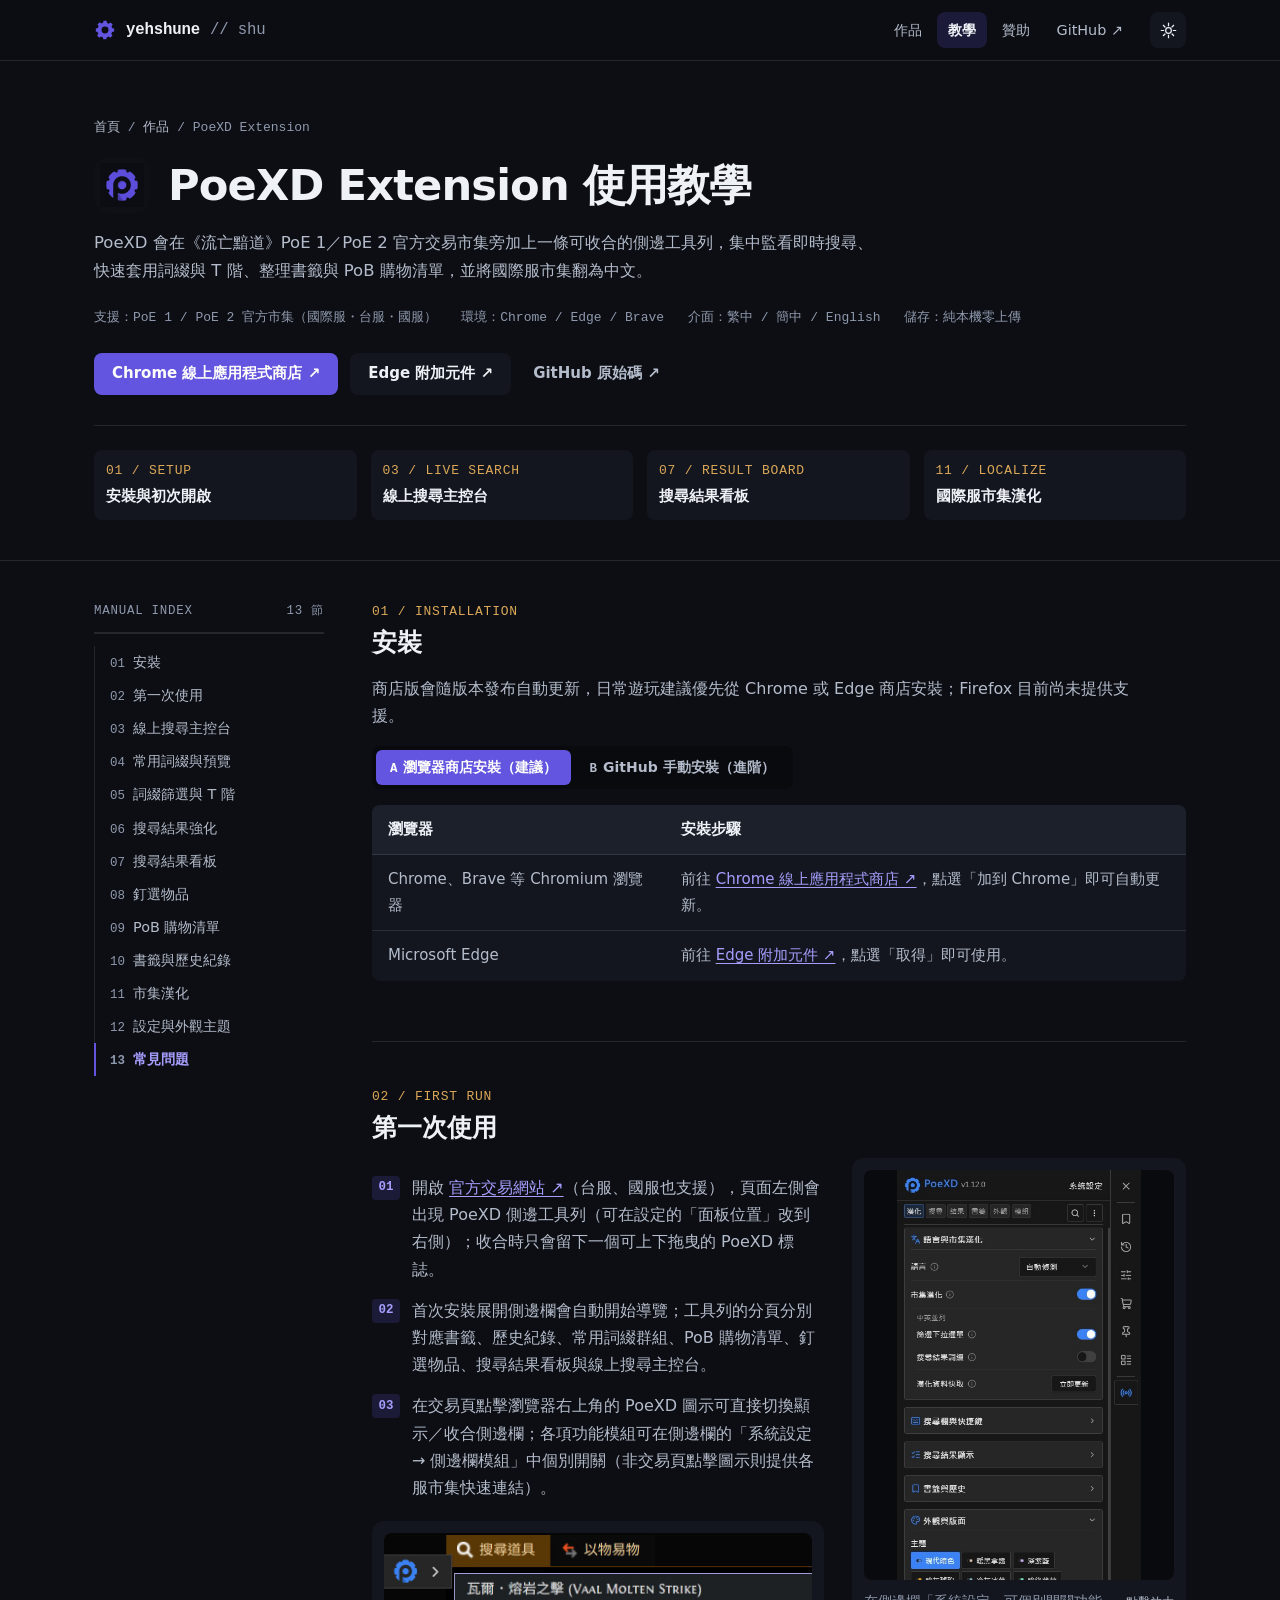
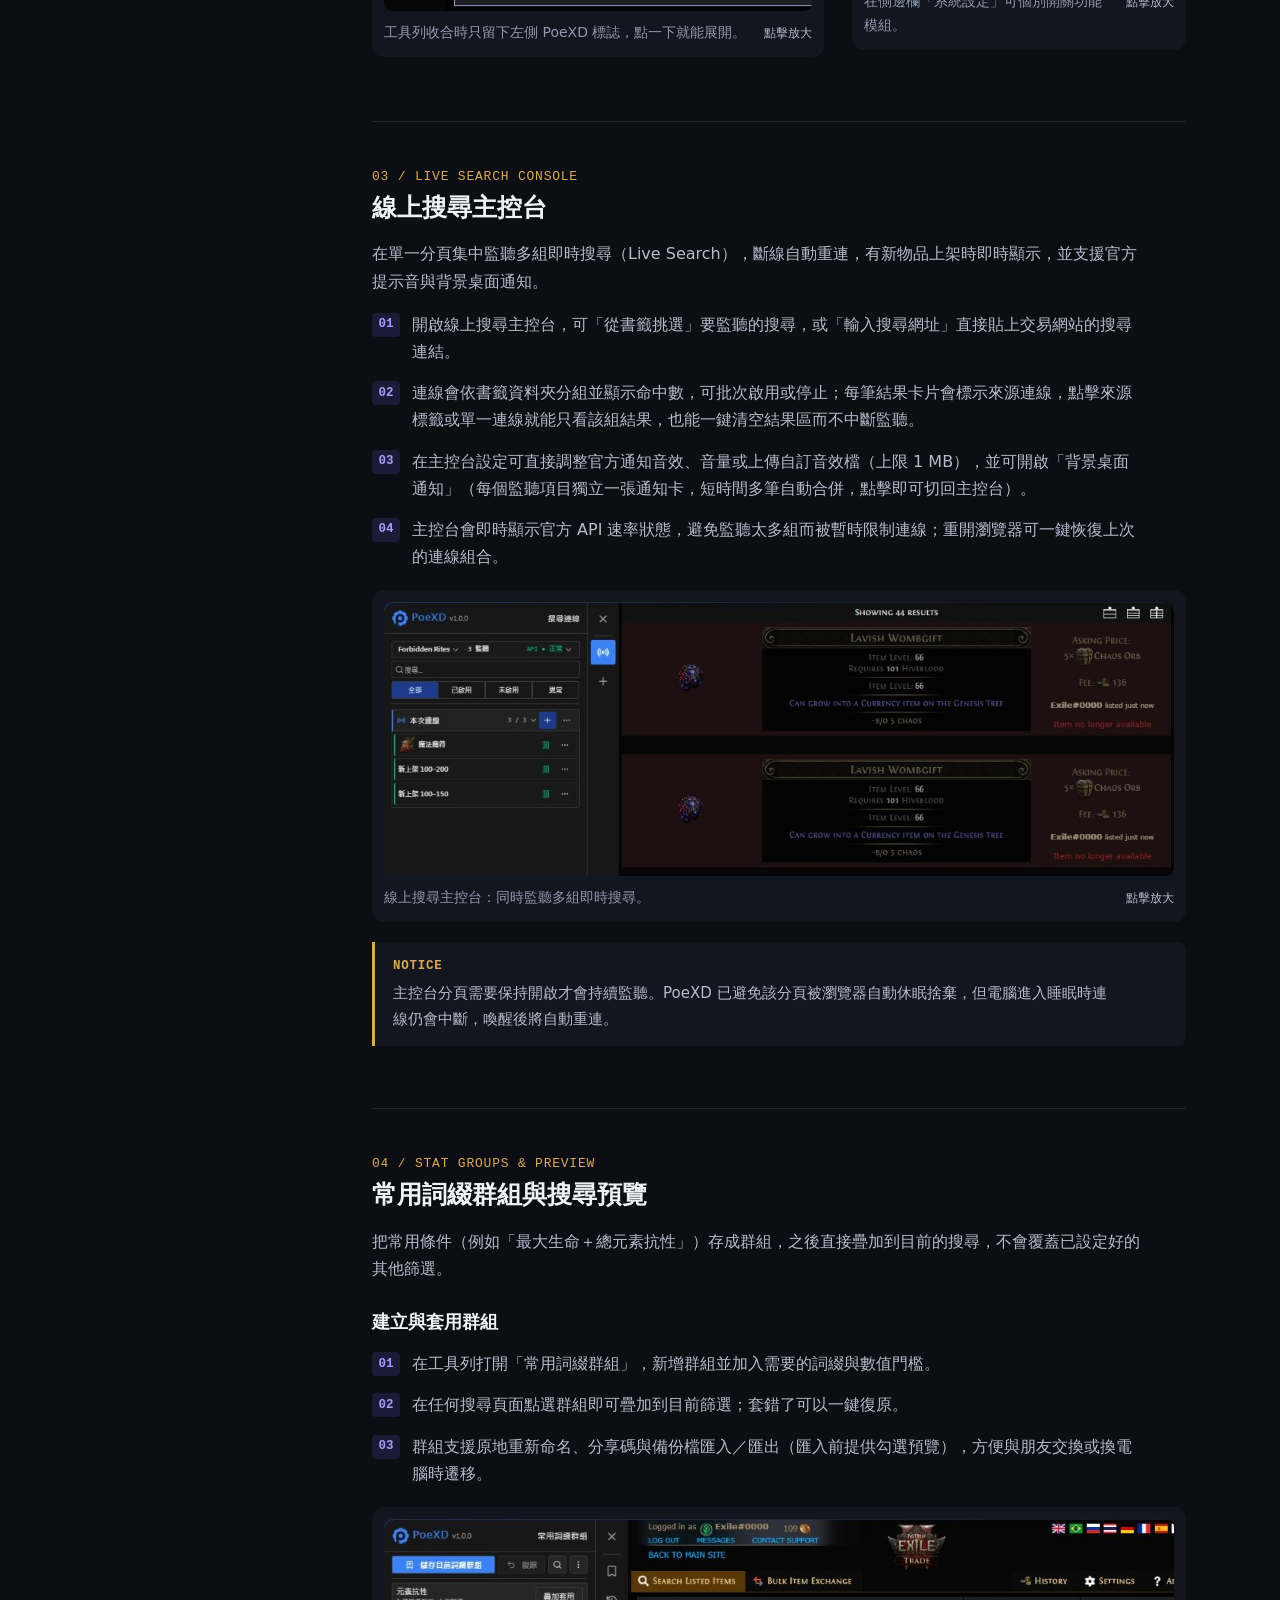
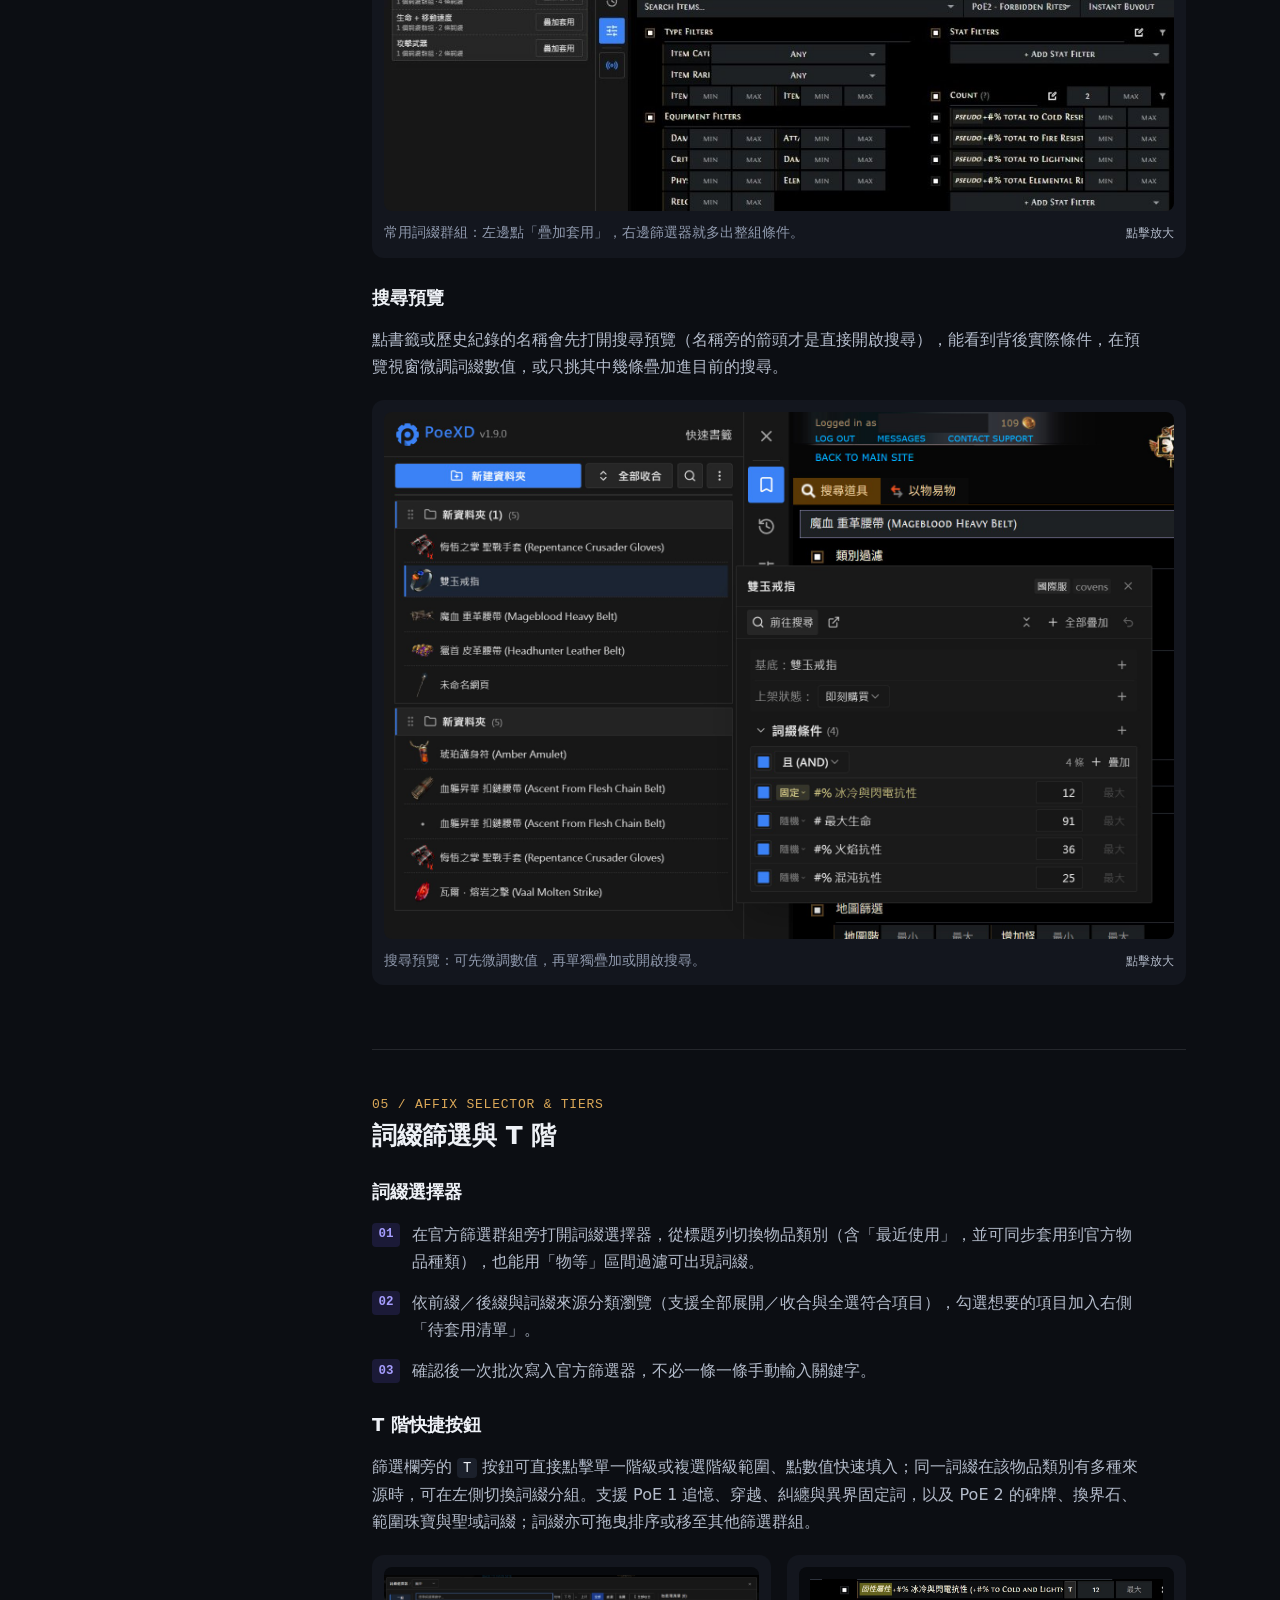
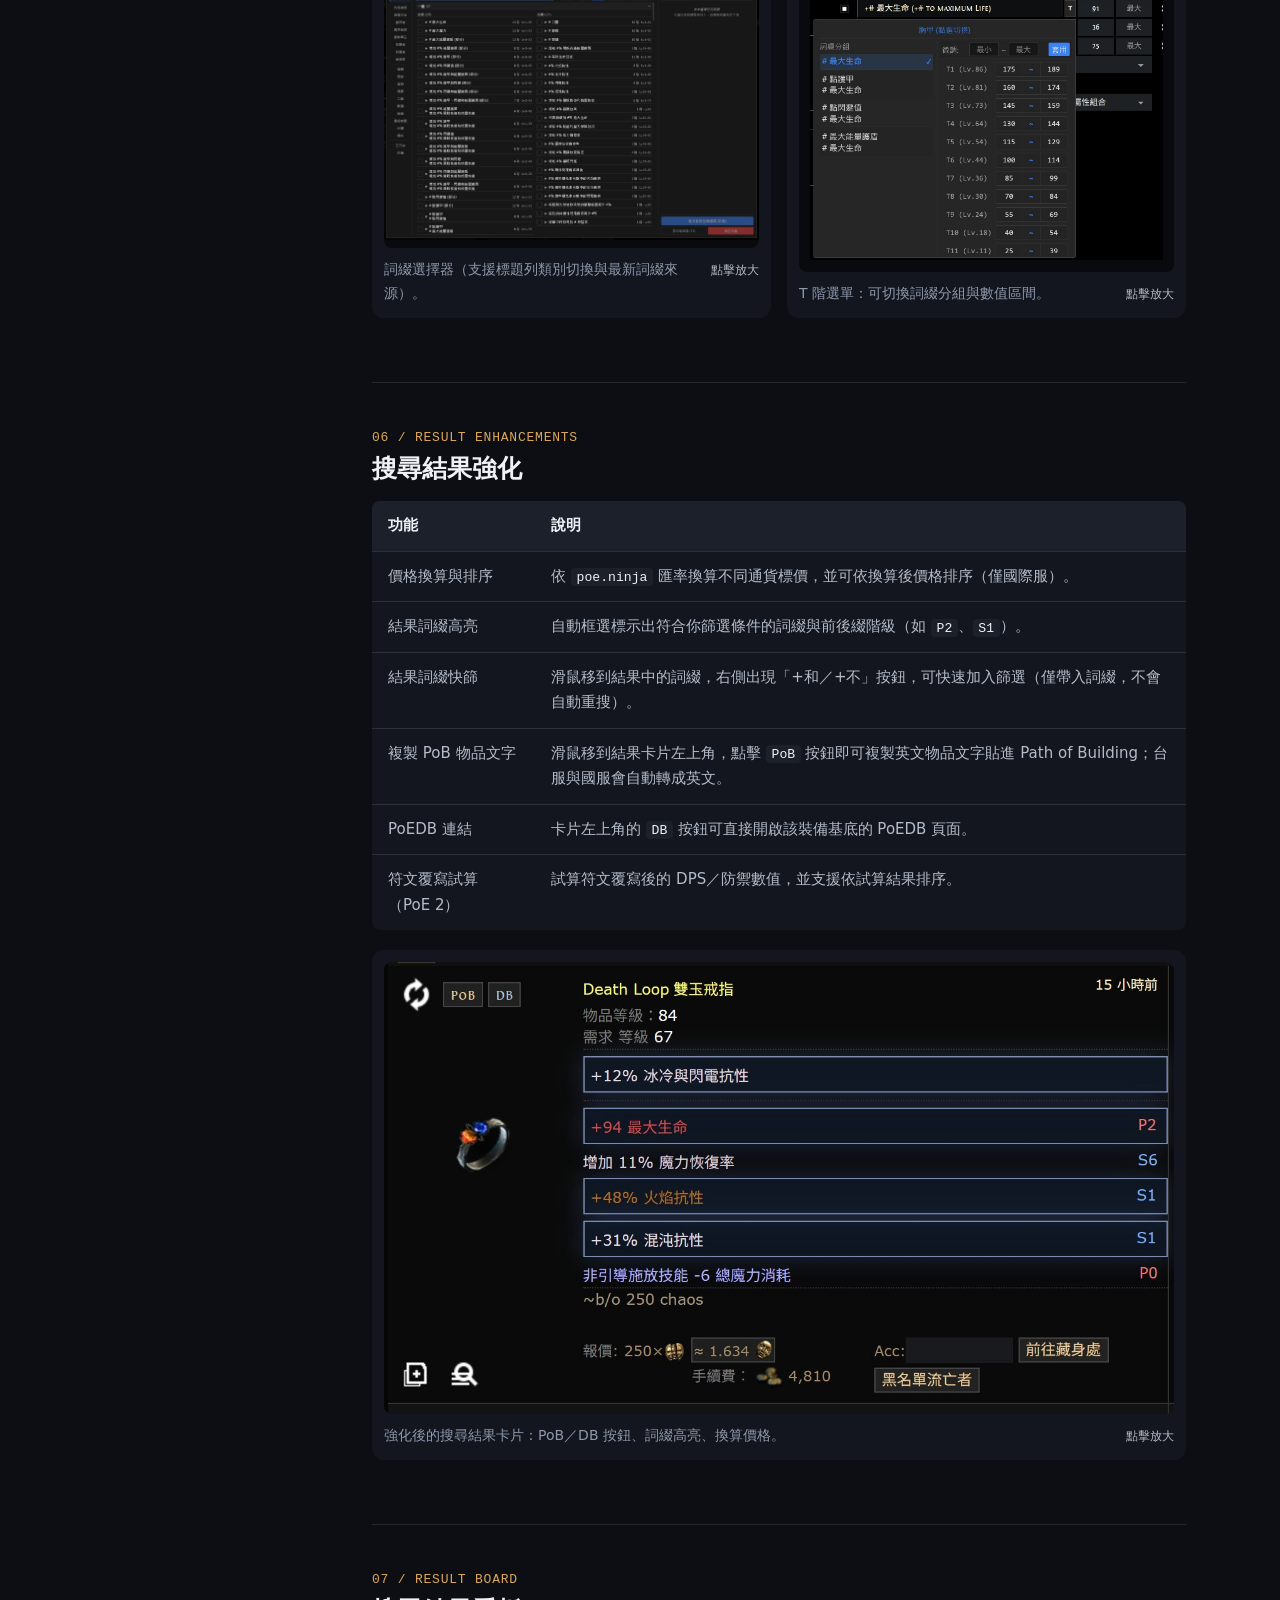
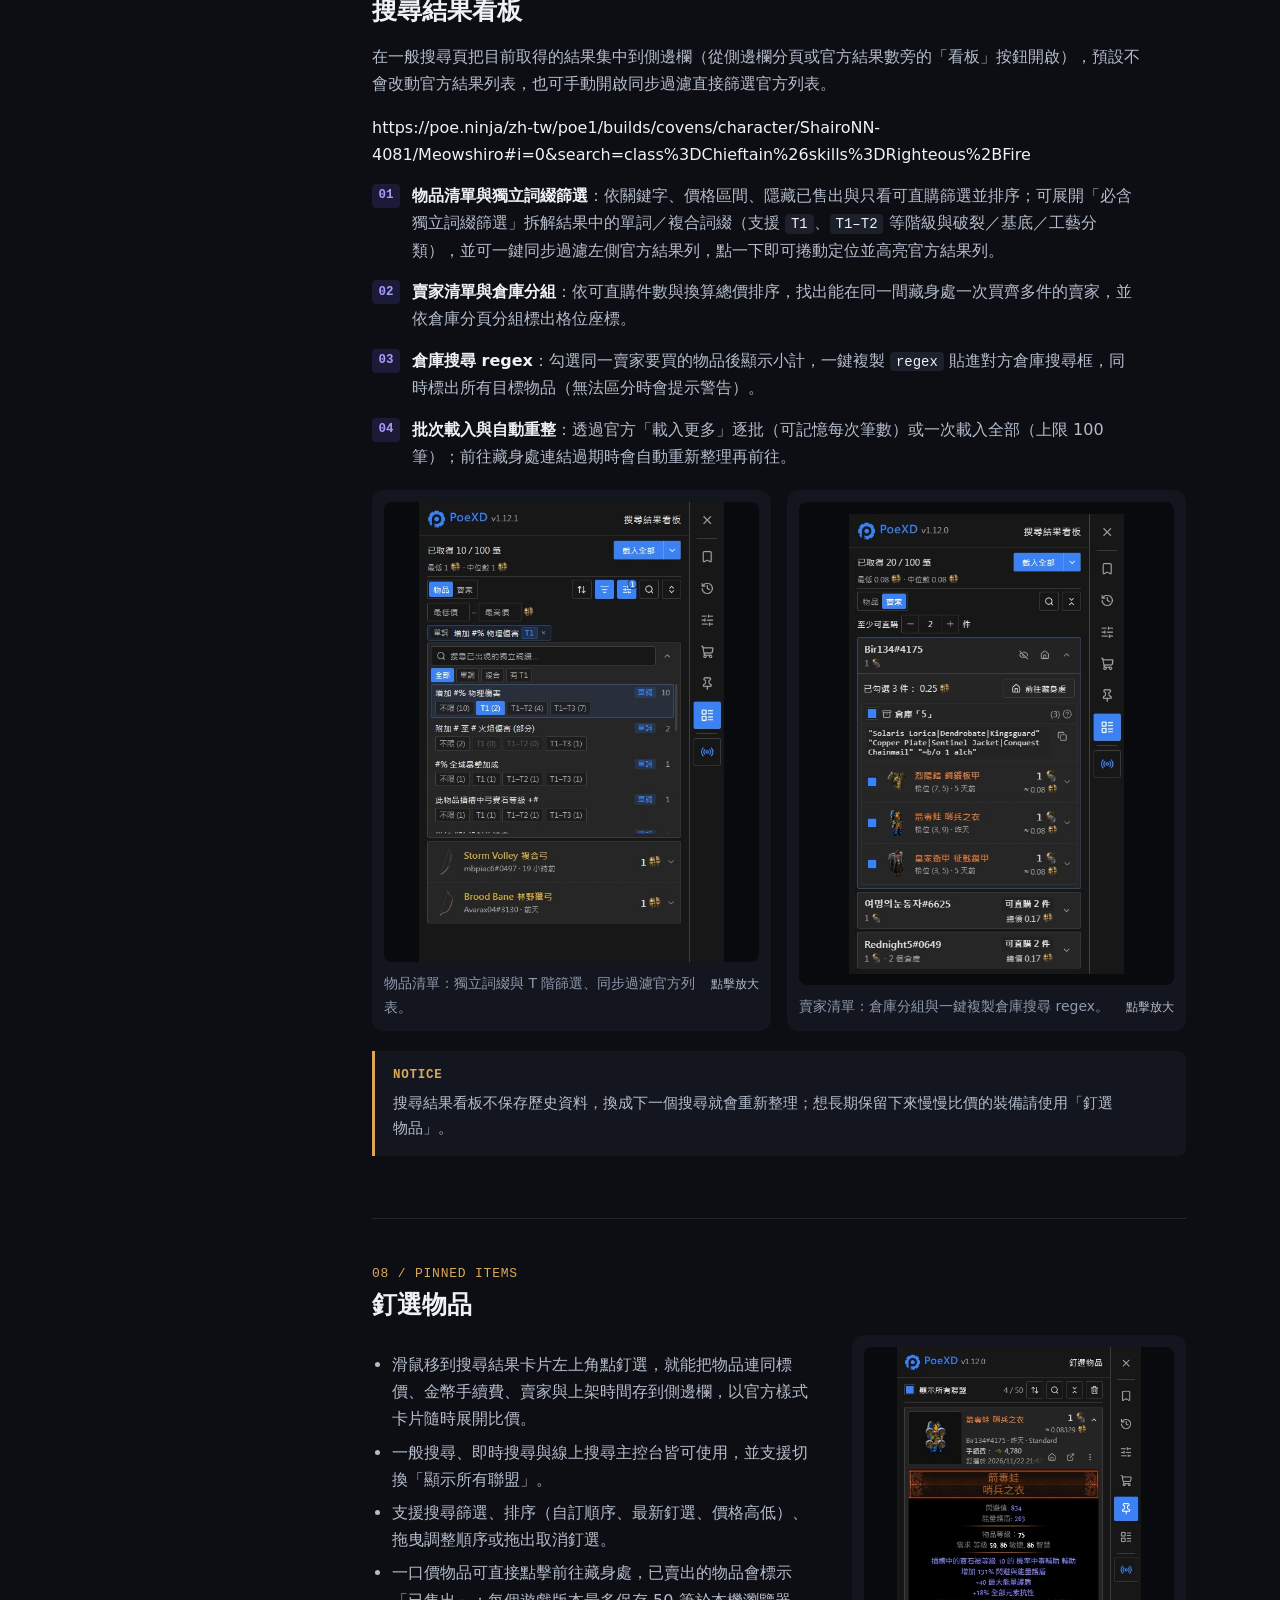
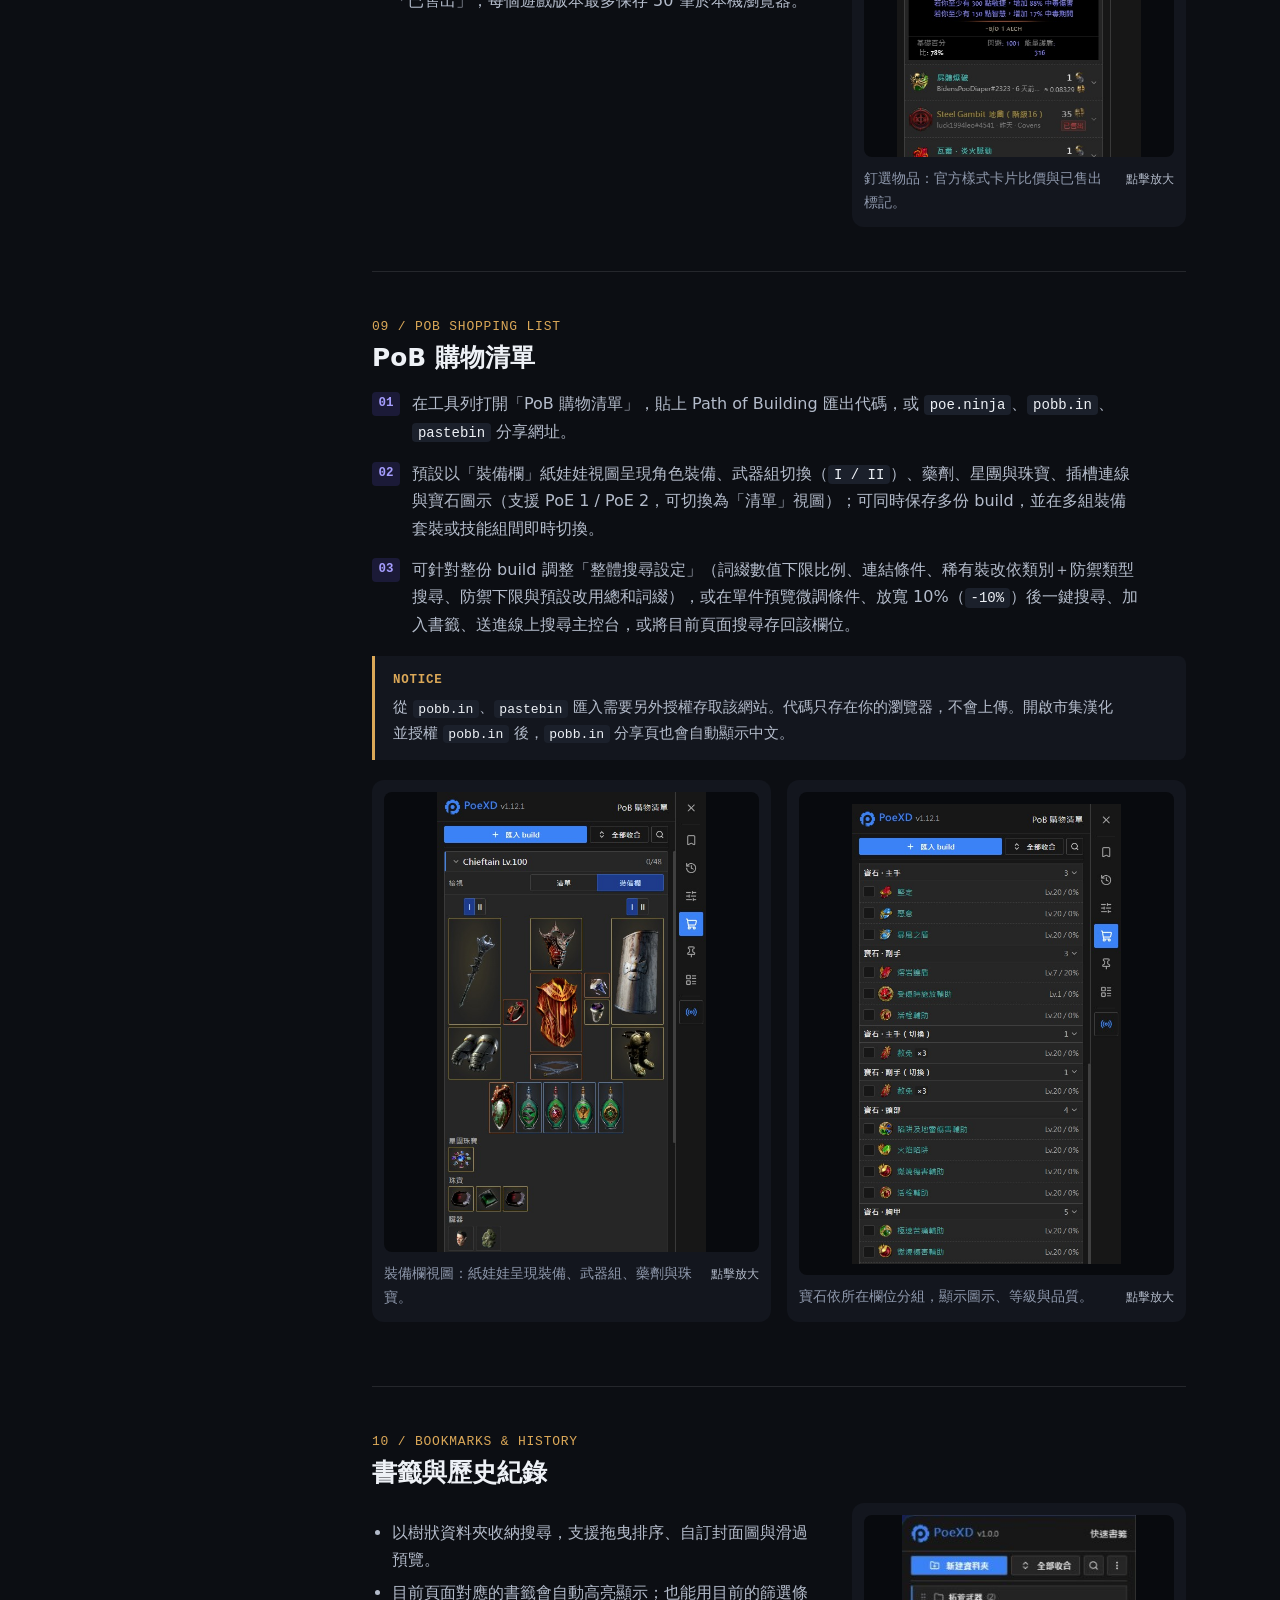
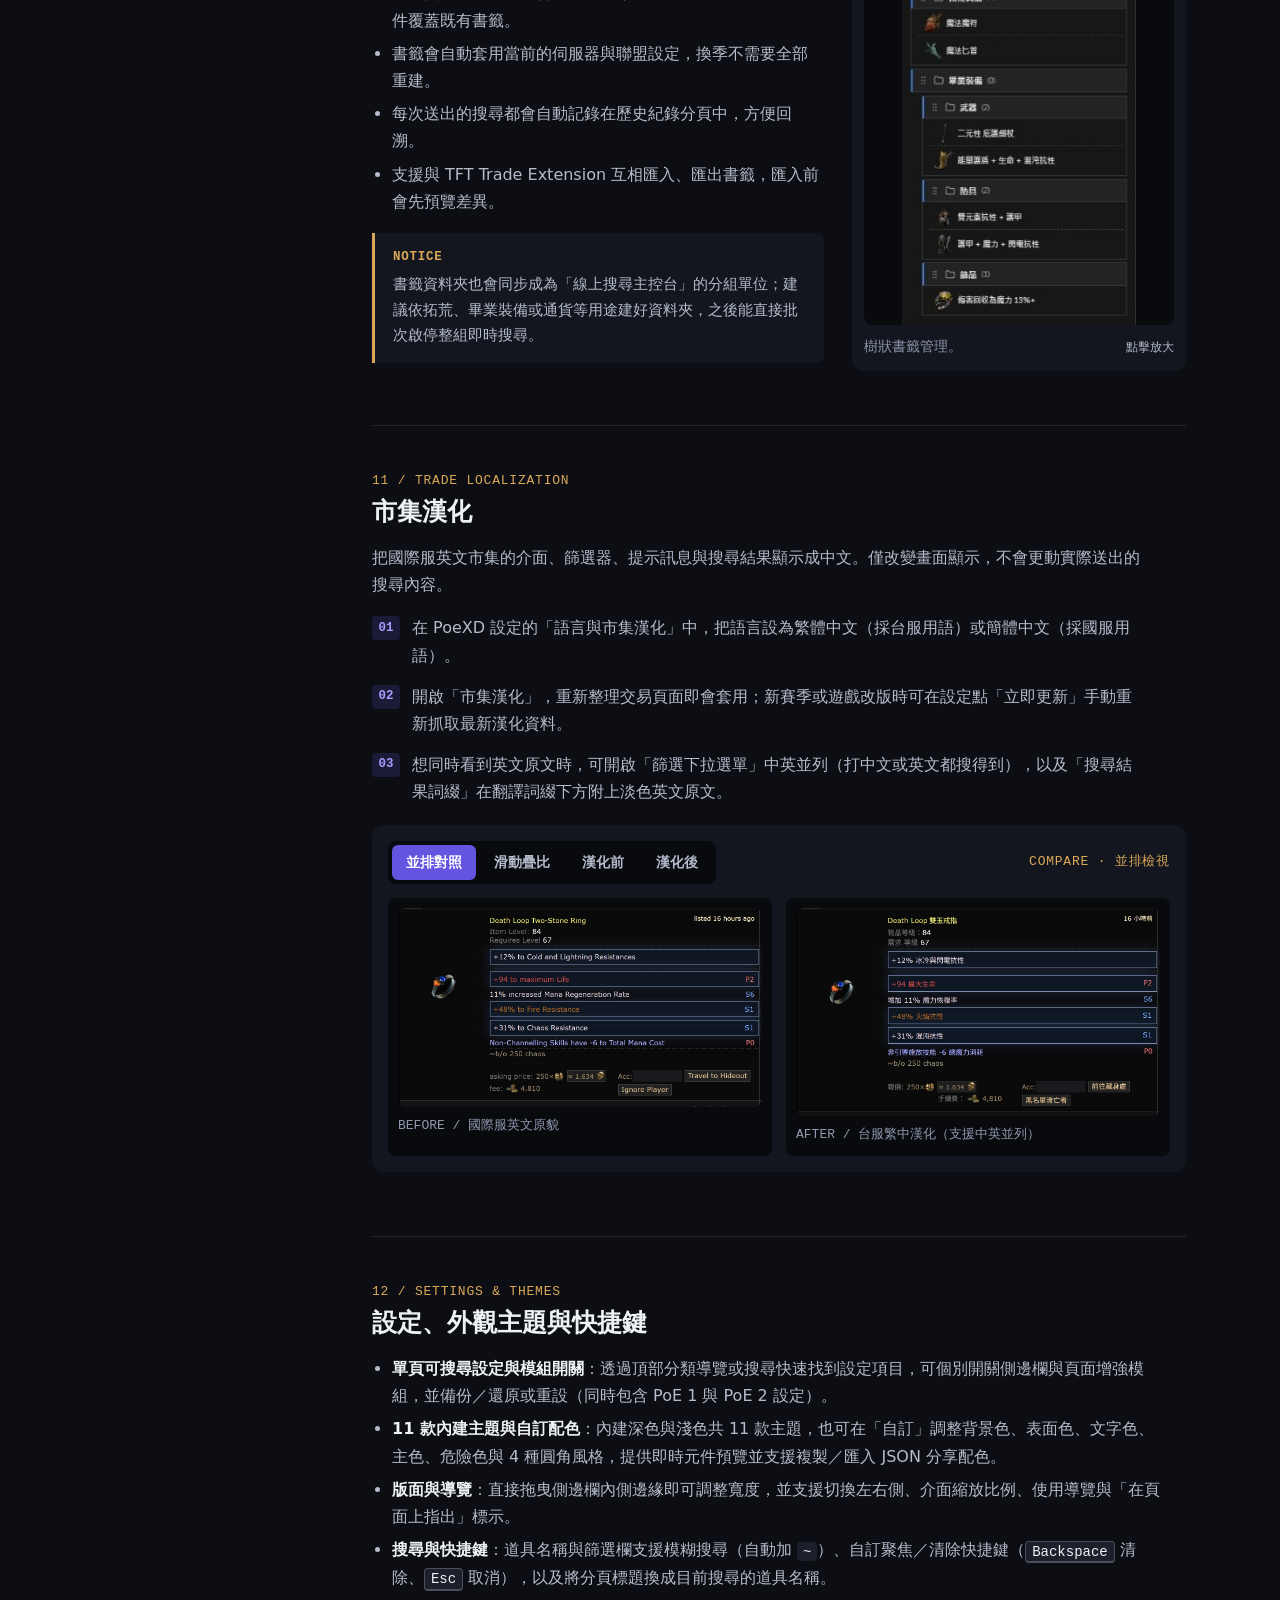
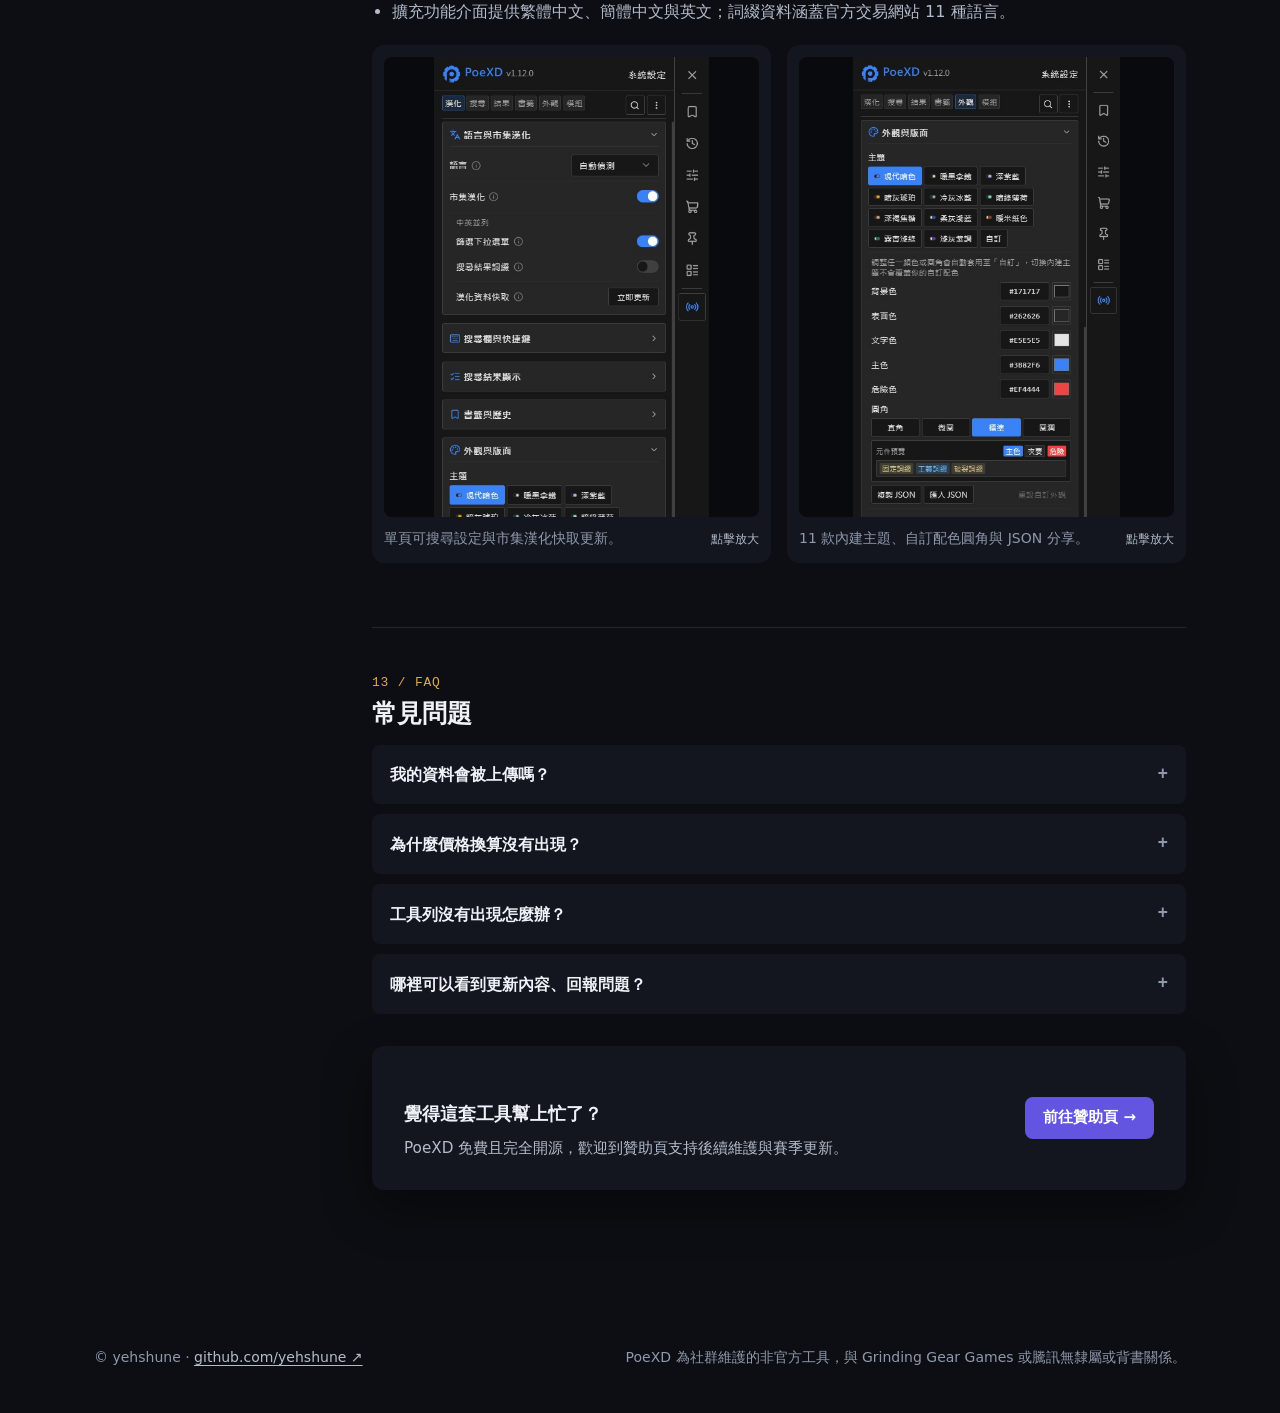
==== commit cd73bd6c: "docs(poexd): update PoB gear view and result board mod filter screenshots" ====
--- a/poexd/index.html
+++ b/poexd/index.html
@@ -266,19 +266,19 @@
     <section id="result-board">
       <span class="meta-code sec-num">07 / RESULT BOARD</span>
       <h2>搜尋結果看板</h2>
-      <p>在一般搜尋頁把目前取得的結果集中到側邊欄（從側邊欄分頁或官方結果數旁的「看板」按鈕開啟），不會改動官方結果列表。</p>
-      <ol class="steps">
-        <li><strong>物品清單</strong>：依關鍵字、價格區間、隱藏已售出與只看可直購篩選並排序，點一下即可捲動定位並高亮官方結果列；可直接前往藏身處或釘選。</li>
+      <p>在一般搜尋頁把目前取得的結果集中到側邊欄（從側邊欄分頁或官方結果數旁的「看板」按鈕開啟），預設不會改動官方結果列表，也可手動開啟同步過濾直接篩選官方列表。</p>
+      <ol class="steps">https://poe.ninja/zh-tw/poe1/builds/covens/character/ShairoNN-4081/Meowshiro#i=0&search=class%3DChieftain%26skills%3DRighteous%2BFire
+        <li><strong>物品清單與獨立詞綴篩選</strong>：依關鍵字、價格區間、隱藏已售出與只看可直購篩選並排序；可展開「必含獨立詞綴篩選」拆解結果中的單詞／複合詞綴（支援 <code>T1</code>、<code>T1–T2</code> 等階級與破裂／基底／工藝分類），並可一鍵同步過濾左側官方結果列，點一下即可捲動定位並高亮官方結果列。</li>
         <li><strong>賣家清單與倉庫分組</strong>：依可直購件數與換算總價排序，找出能在同一間藏身處一次買齊多件的賣家，並依倉庫分頁分組標出格位座標。</li>
         <li><strong>倉庫搜尋 regex</strong>：勾選同一賣家要買的物品後顯示小計，一鍵複製 <code>regex</code> 貼進對方倉庫搜尋框，同時標出所有目標物品（無法區分時會提示警告）。</li>
         <li><strong>批次載入與自動重整</strong>：透過官方「載入更多」逐批（可記憶每次筆數）或一次載入全部（上限 100 筆）；前往藏身處連結過期時會自動重新整理再前往。</li>
       </ol>
       <div class="shot-pair is-portrait">
         <figure class="shot">
-          <button type="button" class="shot-btn" data-lightbox-src="../assets/poexd/result-board-items.jpg" data-lightbox-alt="搜尋結果看板的物品清單：列出本次搜尋取得的物品、換算價格與篩選排序控制" data-lightbox-caption="搜尋結果看板（物品清單）：集中篩選、排序並一鍵定位到官方結果列。">
-            <img src="../assets/poexd/result-board-items.jpg" width="442" height="740" alt="搜尋結果看板的物品清單：列出本次搜尋取得的物品、換算價格與篩選排序控制">
-          </button>
-          <figcaption><span>物品清單：集中篩選價格區間與批次載入。</span><span class="shot-zoom-hint">點擊放大</span></figcaption>
+          <button type="button" class="shot-btn" data-lightbox-src="../assets/poexd/result-board-items.jpg" data-lightbox-alt="搜尋結果看板的物品清單：展開必含獨立詞綴篩選（單詞／複合與 T 階條件），並開啟同步過濾左側官方列表" data-lightbox-caption="搜尋結果看板（物品清單）：依必含獨立詞綴與 T 階過濾結果，並可同步過濾官方列表。">
+            <img src="../assets/poexd/result-board-items.jpg" width="491" height="740" alt="搜尋結果看板的物品清單：展開必含獨立詞綴篩選（單詞／複合與 T 階條件），並開啟同步過濾左側官方列表">
+          </button>
+          <figcaption><span>物品清單：獨立詞綴與 T 階篩選、同步過濾官方列表。</span><span class="shot-zoom-hint">點擊放大</span></figcaption>
         </figure>
         <figure class="shot">
           <button type="button" class="shot-btn" data-lightbox-src="../assets/poexd/result-board-sellers.jpg" data-lightbox-alt="搜尋結果看板的賣家清單：展開同一賣家的多件可直購物品，依倉庫分組並產生倉庫搜尋 regex" data-lightbox-caption="搜尋結果看板（賣家清單）：依倉庫分組並一鍵複製倉庫搜尋 regex 一次買齊。">
@@ -316,23 +316,23 @@
       <h2>PoB 購物清單</h2>
       <ol class="steps">
         <li>在工具列打開「PoB 購物清單」，貼上 <span class="nowrap">Path of Building</span> 匯出代碼，或 <code>poe.ninja</code>、<code>pobb.in</code>、<code>pastebin</code> 分享網址。</li>
-        <li>清單會依裝備、藥劑、珠寶與寶石分類整理，可同時保存多份 build；若 build 含多組裝備套裝或技能組，可從上方選單即時切換。</li>
-        <li>在彈出預覽可一鍵「改用總和詞綴」（抗性、生命、能力值）或將數值條件放寬 10%（<code>-10%</code>），微調後一鍵搜尋、加入書籤或直接送進線上搜尋主控台。</li>
+        <li>預設以「裝備欄」紙娃娃視圖呈現角色裝備、武器組切換（<code>I / II</code>）、藥劑、星團與珠寶、插槽連線與寶石圖示（支援 <span class="nowrap">PoE 1 / PoE 2</span>，可切換為「清單」視圖）；可同時保存多份 build，並在多組裝備套裝或技能組間即時切換。</li>
+        <li>可針對整份 build 調整「整體搜尋設定」（詞綴數值下限比例、連結條件、稀有裝改依類別＋防禦類型搜尋、防禦下限與預設改用總和詞綴），或在單件預覽微調條件、放寬 10%（<code>-10%</code>）後一鍵搜尋、加入書籤、送進線上搜尋主控台，或將目前頁面搜尋存回該欄位。</li>
       </ol>
       <div class="note"><p>從 <code>pobb.in</code>、<code>pastebin</code> 匯入需要另外授權存取該網站。代碼只存在你的瀏覽器，不會上傳。開啟市集漢化並授權 <code>pobb.in</code> 後，<code>pobb.in</code> 分享頁也會自動顯示中文。</p></div>
 
       <div class="shot-pair is-portrait">
         <figure class="shot">
-          <button type="button" class="shot-btn" data-lightbox-src="../assets/poexd/pob.jpg" data-lightbox-alt="PoB 購物清單：Slayer build 的裝備套裝與技能組切換選單，下方依欄位列出裝備" data-lightbox-caption="PoB 購物清單：切換裝備套裝與技能組，依欄位列出裝備。">
-            <img src="../assets/poexd/pob.jpg" width="338" height="640" alt="PoB 購物清單：Slayer build 的裝備套裝與技能組切換選單，下方依欄位列出裝備">
-          </button>
-          <figcaption><span>切換裝備套裝與技能組，依欄位列出裝備。</span><span class="shot-zoom-hint">點擊放大</span></figcaption>
-        </figure>
-        <figure class="shot">
-          <button type="button" class="shot-btn" data-lightbox-src="../assets/poexd/pob-gems.jpg" data-lightbox-alt="PoB 購物清單的寶石區：依裝備欄位分組，列出每顆寶石的等級與品質" data-lightbox-caption="PoB 寶石清單：依所在裝備欄位分組，標出等級與品質。">
-            <img src="../assets/poexd/pob-gems.jpg" width="338" height="702" alt="PoB 購物清單的寶石區：依裝備欄位分組，列出每顆寶石的等級與品質">
-          </button>
-          <figcaption><span>寶石依所在欄位分組，標出等級與品質。</span><span class="shot-zoom-hint">點擊放大</span></figcaption>
+          <button type="button" class="shot-btn" data-lightbox-src="../assets/poexd/pob.jpg" data-lightbox-alt="PoB 購物清單的裝備欄視圖：以角色紙娃娃排列武器、防具、藥劑、星團珠寶、珠寶與臟器，支援切換武器組與清單視圖" data-lightbox-caption="PoB 購物清單（裝備欄視圖）：以紙娃娃呈現裝備圖示、武器組切換、藥劑與珠寶。">
+            <img src="../assets/poexd/pob.jpg" width="491" height="840" alt="PoB 購物清單的裝備欄視圖：以角色紙娃娃排列武器、防具、藥劑、星團珠寶、珠寶與臟器，支援切換武器組與清單視圖">
+          </button>
+          <figcaption><span>裝備欄視圖：紙娃娃呈現裝備、武器組、藥劑與珠寶。</span><span class="shot-zoom-hint">點擊放大</span></figcaption>
+        </figure>
+        <figure class="shot">
+          <button type="button" class="shot-btn" data-lightbox-src="../assets/poexd/pob-gems.jpg" data-lightbox-alt="PoB 購物清單的寶石區：依裝備欄位分組，顯示寶石圖示、需求數量與等級品質" data-lightbox-caption="PoB 寶石清單：依所在裝備欄位分組，顯示寶石圖示、等級與品質。">
+            <img src="../assets/poexd/pob-gems.jpg" width="491" height="840" alt="PoB 購物清單的寶石區：依裝備欄位分組，顯示寶石圖示、需求數量與等級品質">
+          </button>
+          <figcaption><span>寶石依所在欄位分組，顯示圖示、等級與品質。</span><span class="shot-zoom-hint">點擊放大</span></figcaption>
         </figure>
       </div>
     </section>
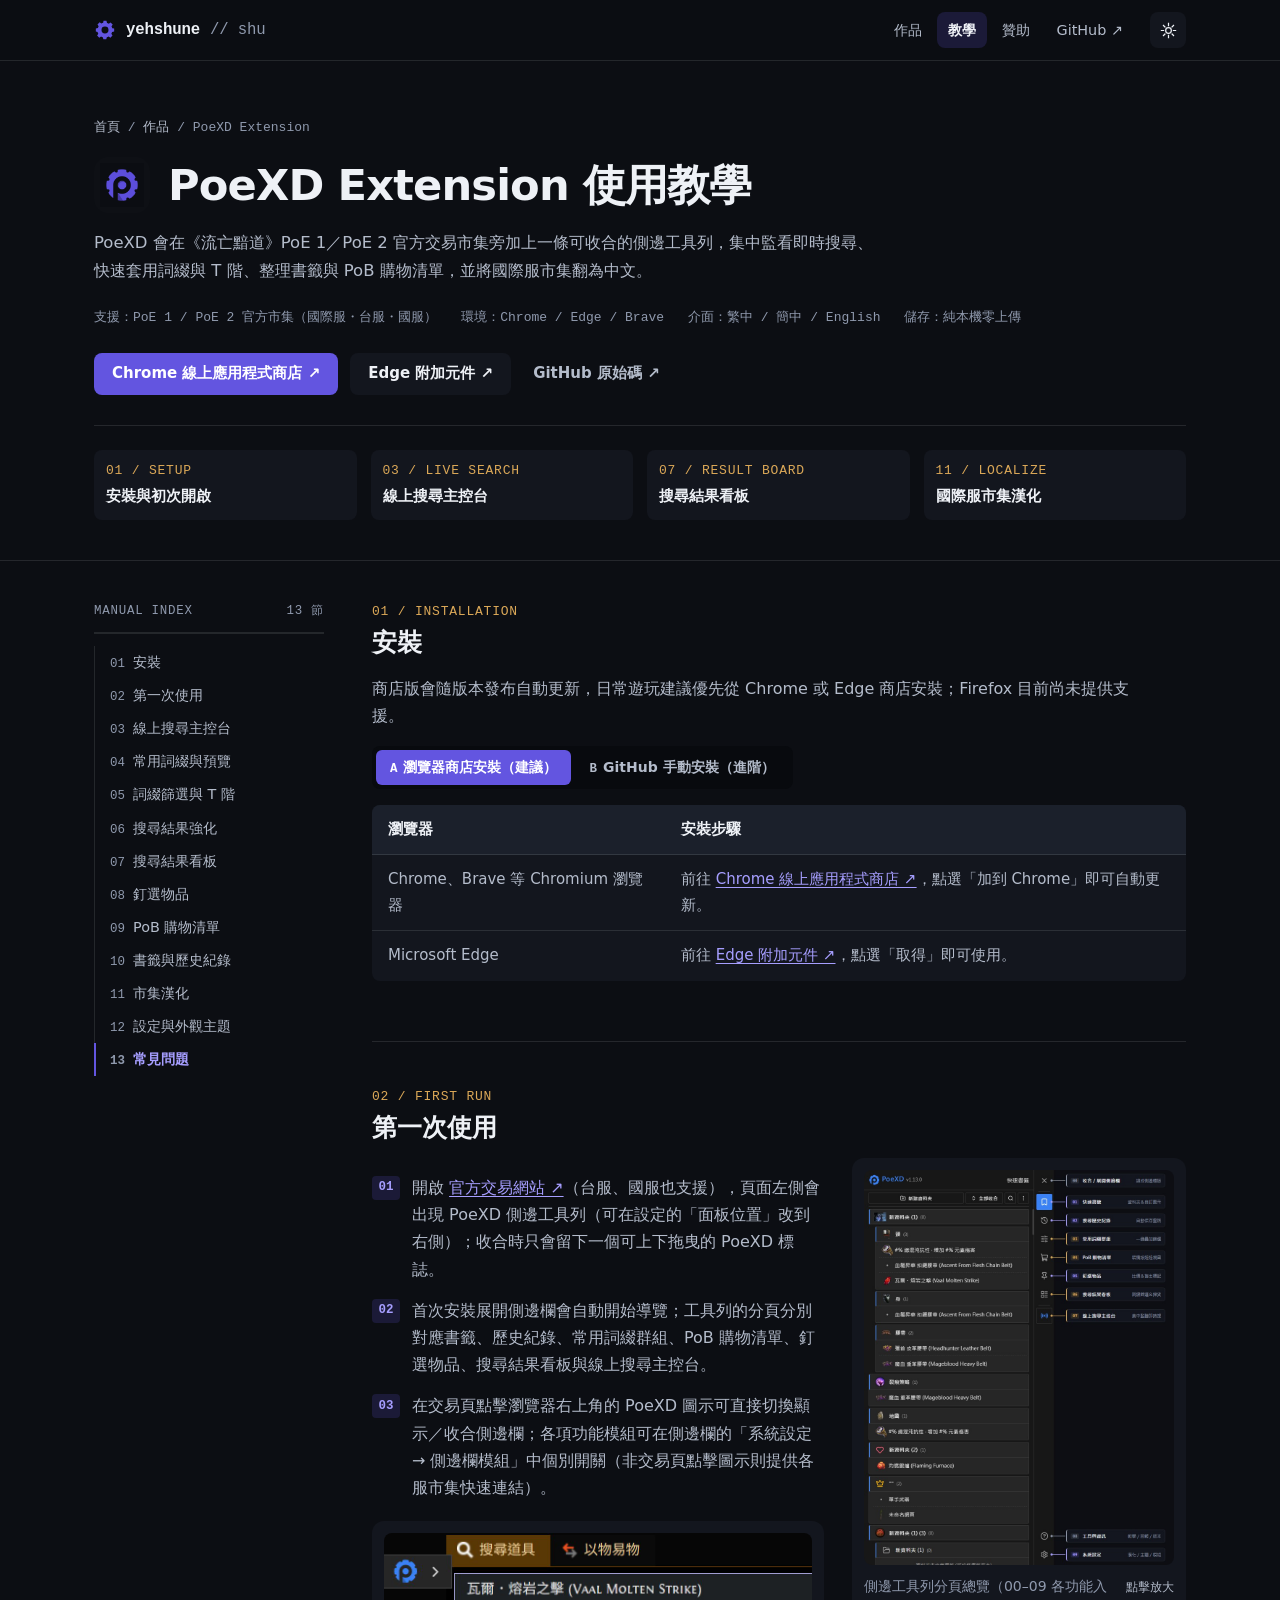
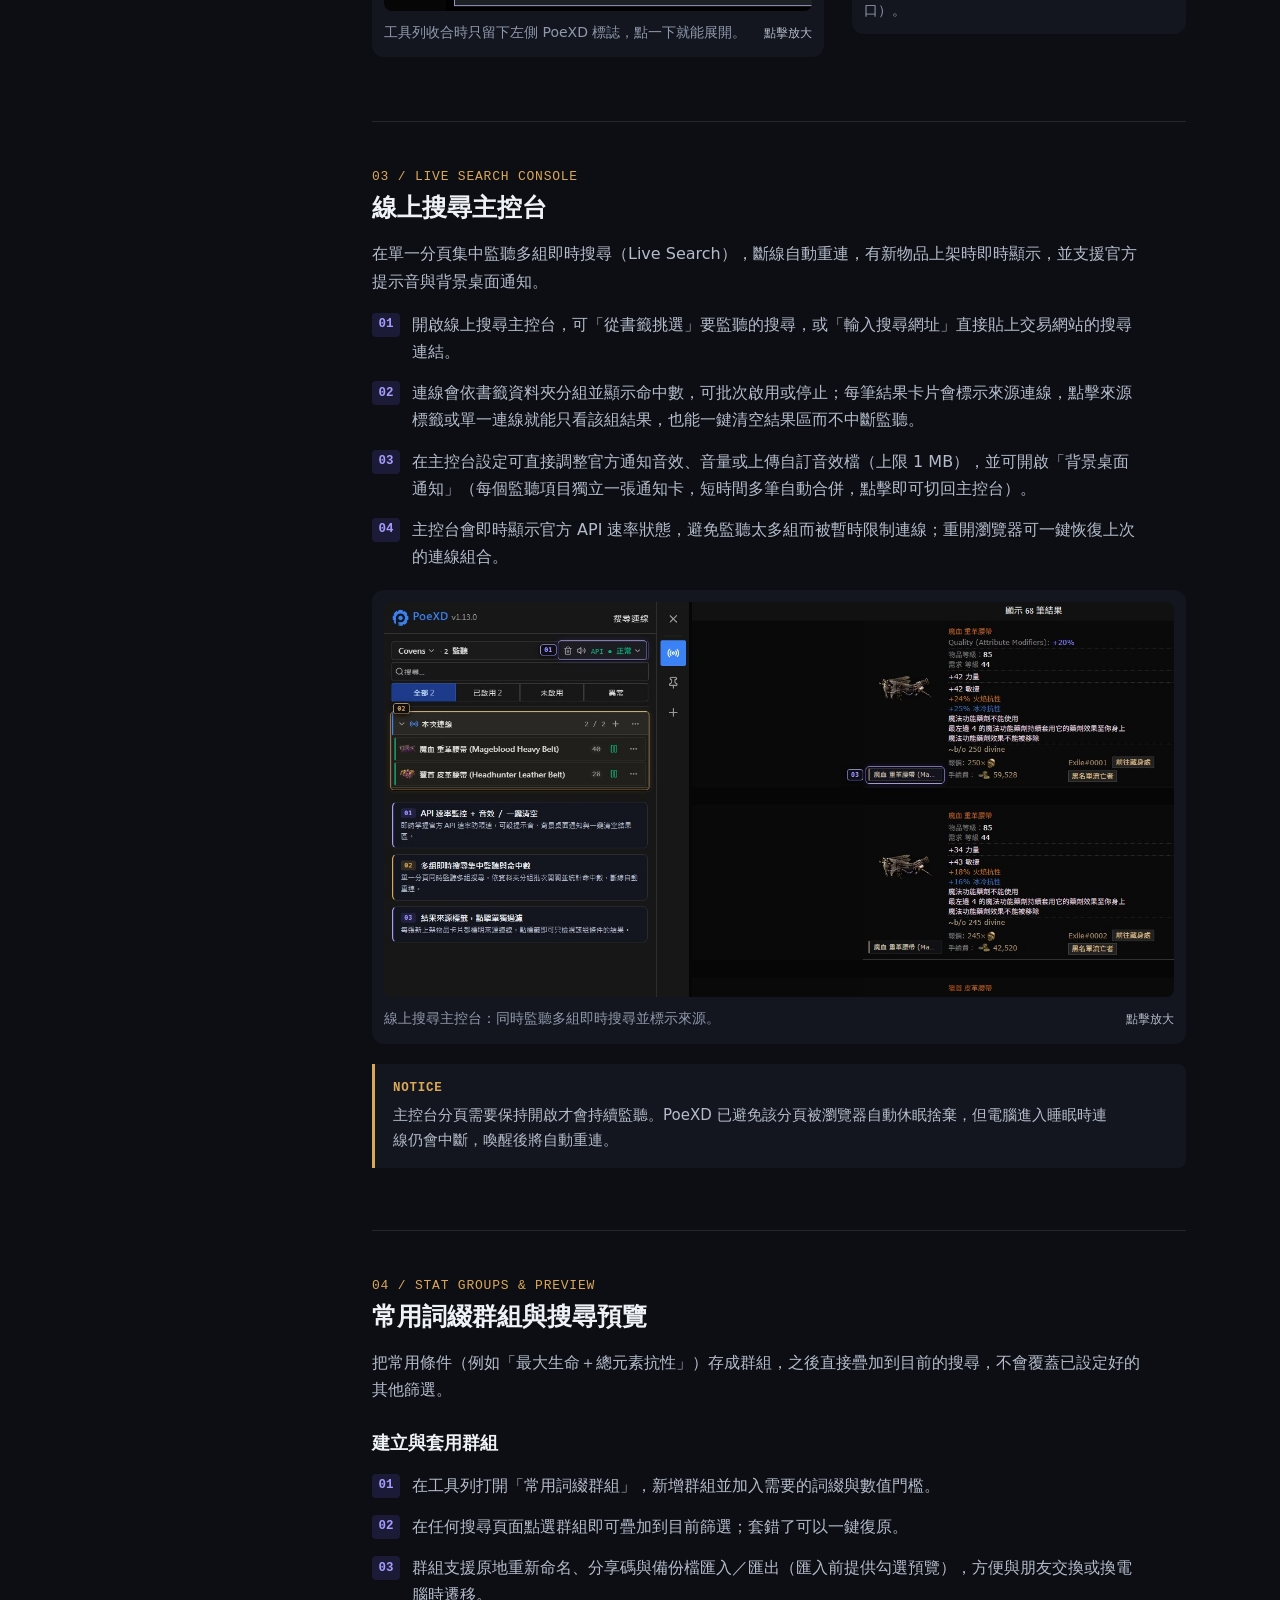
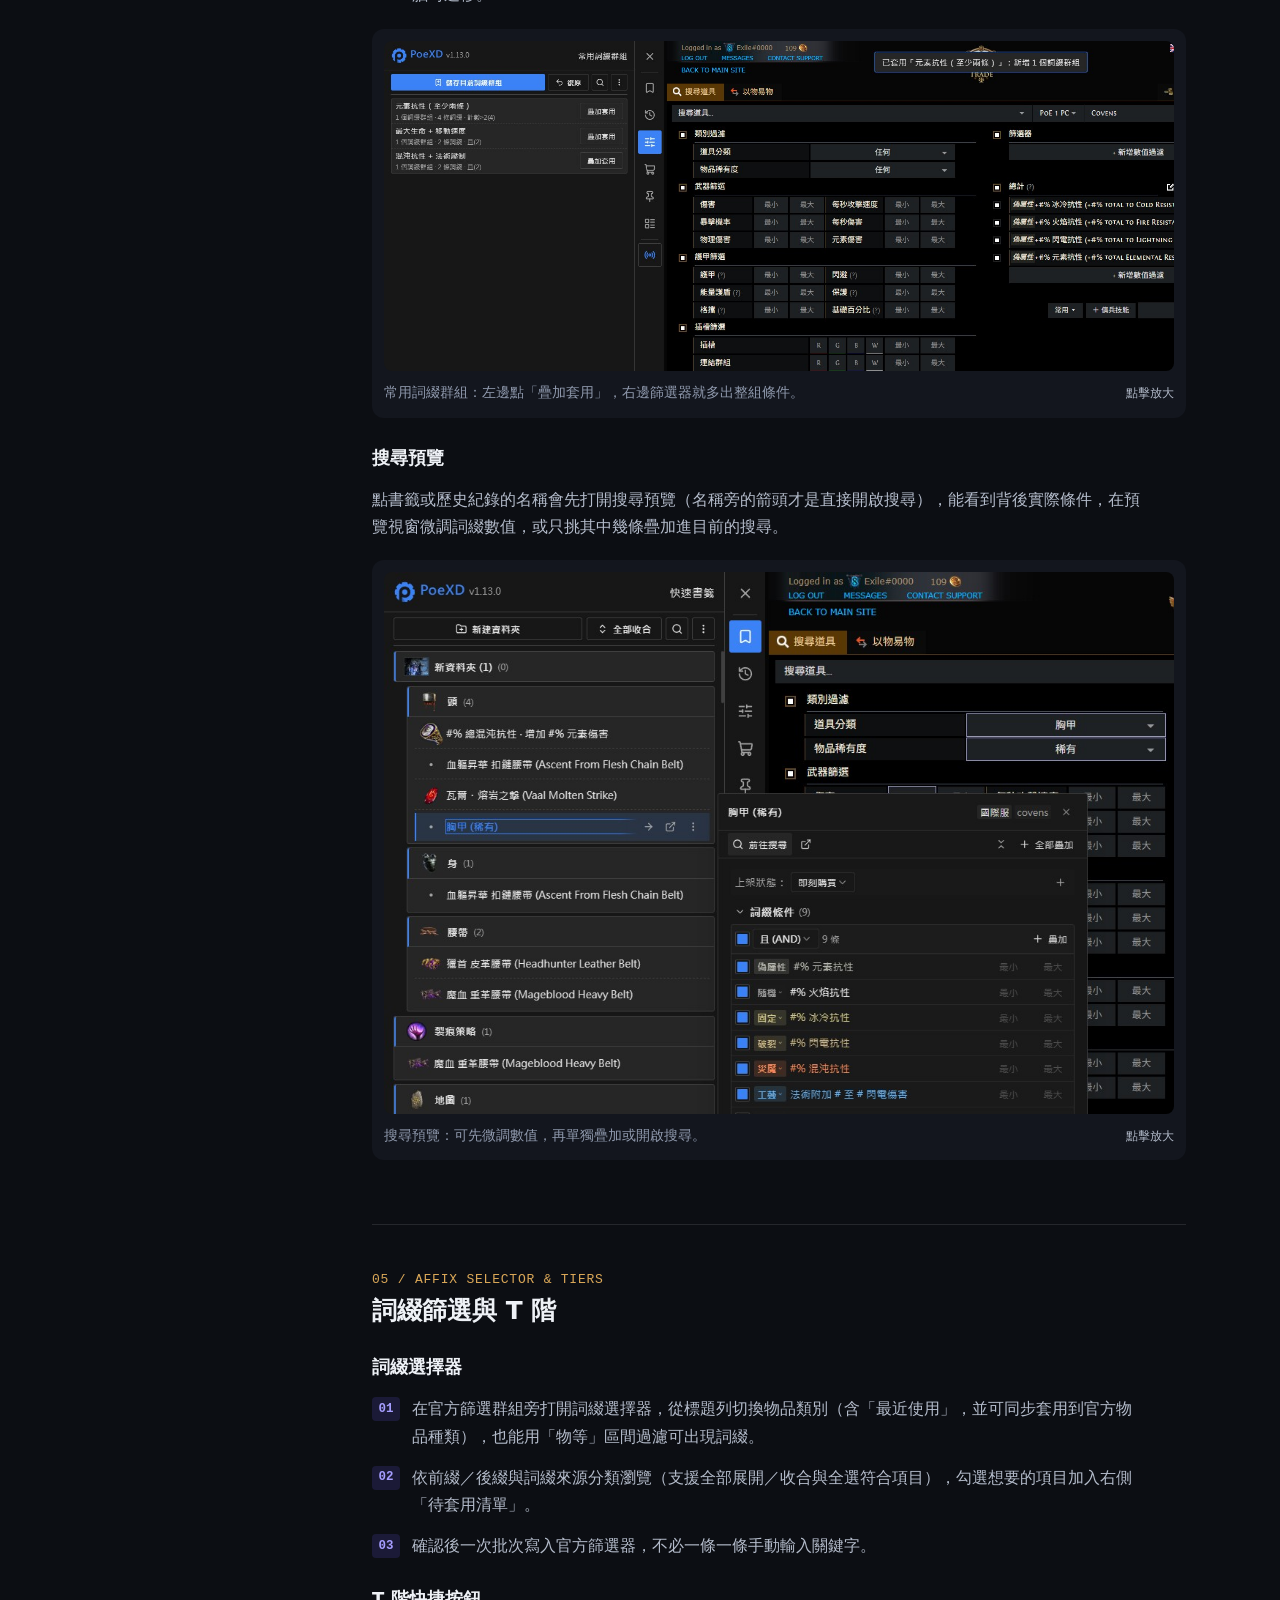
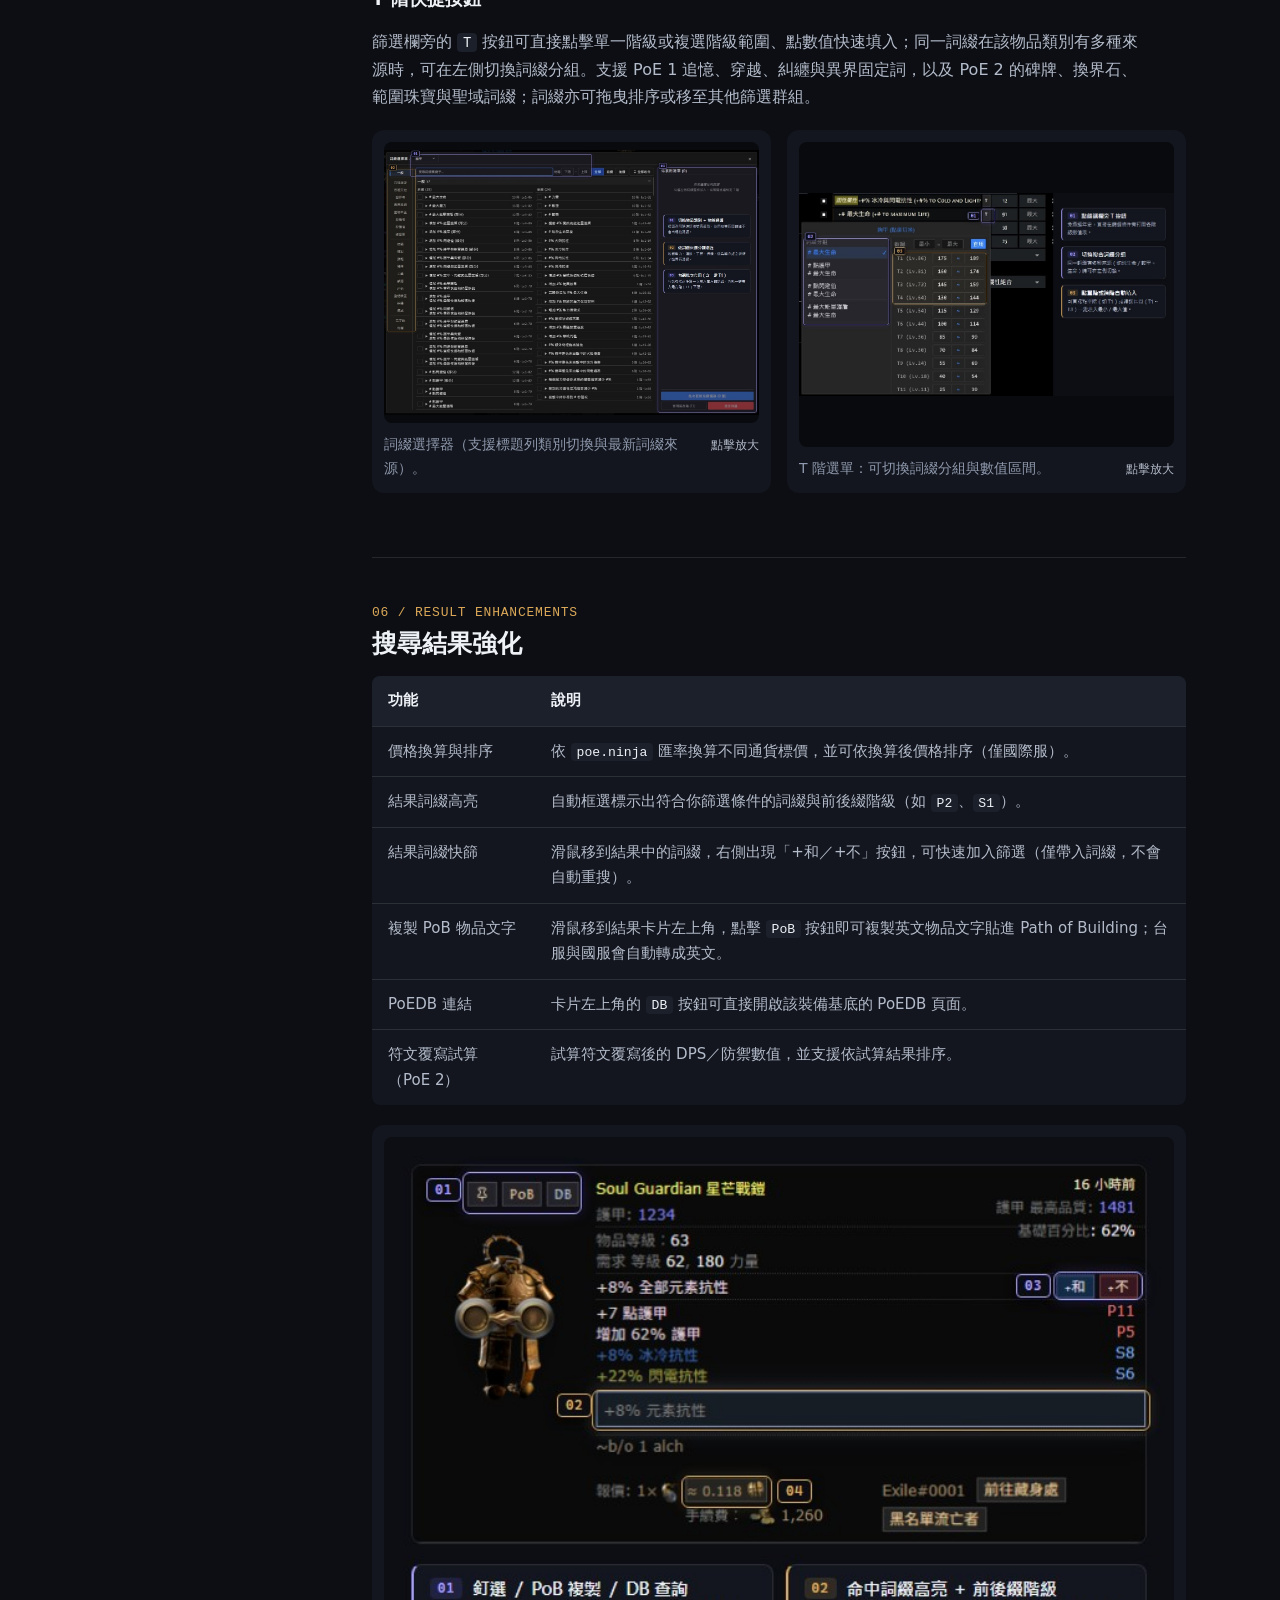
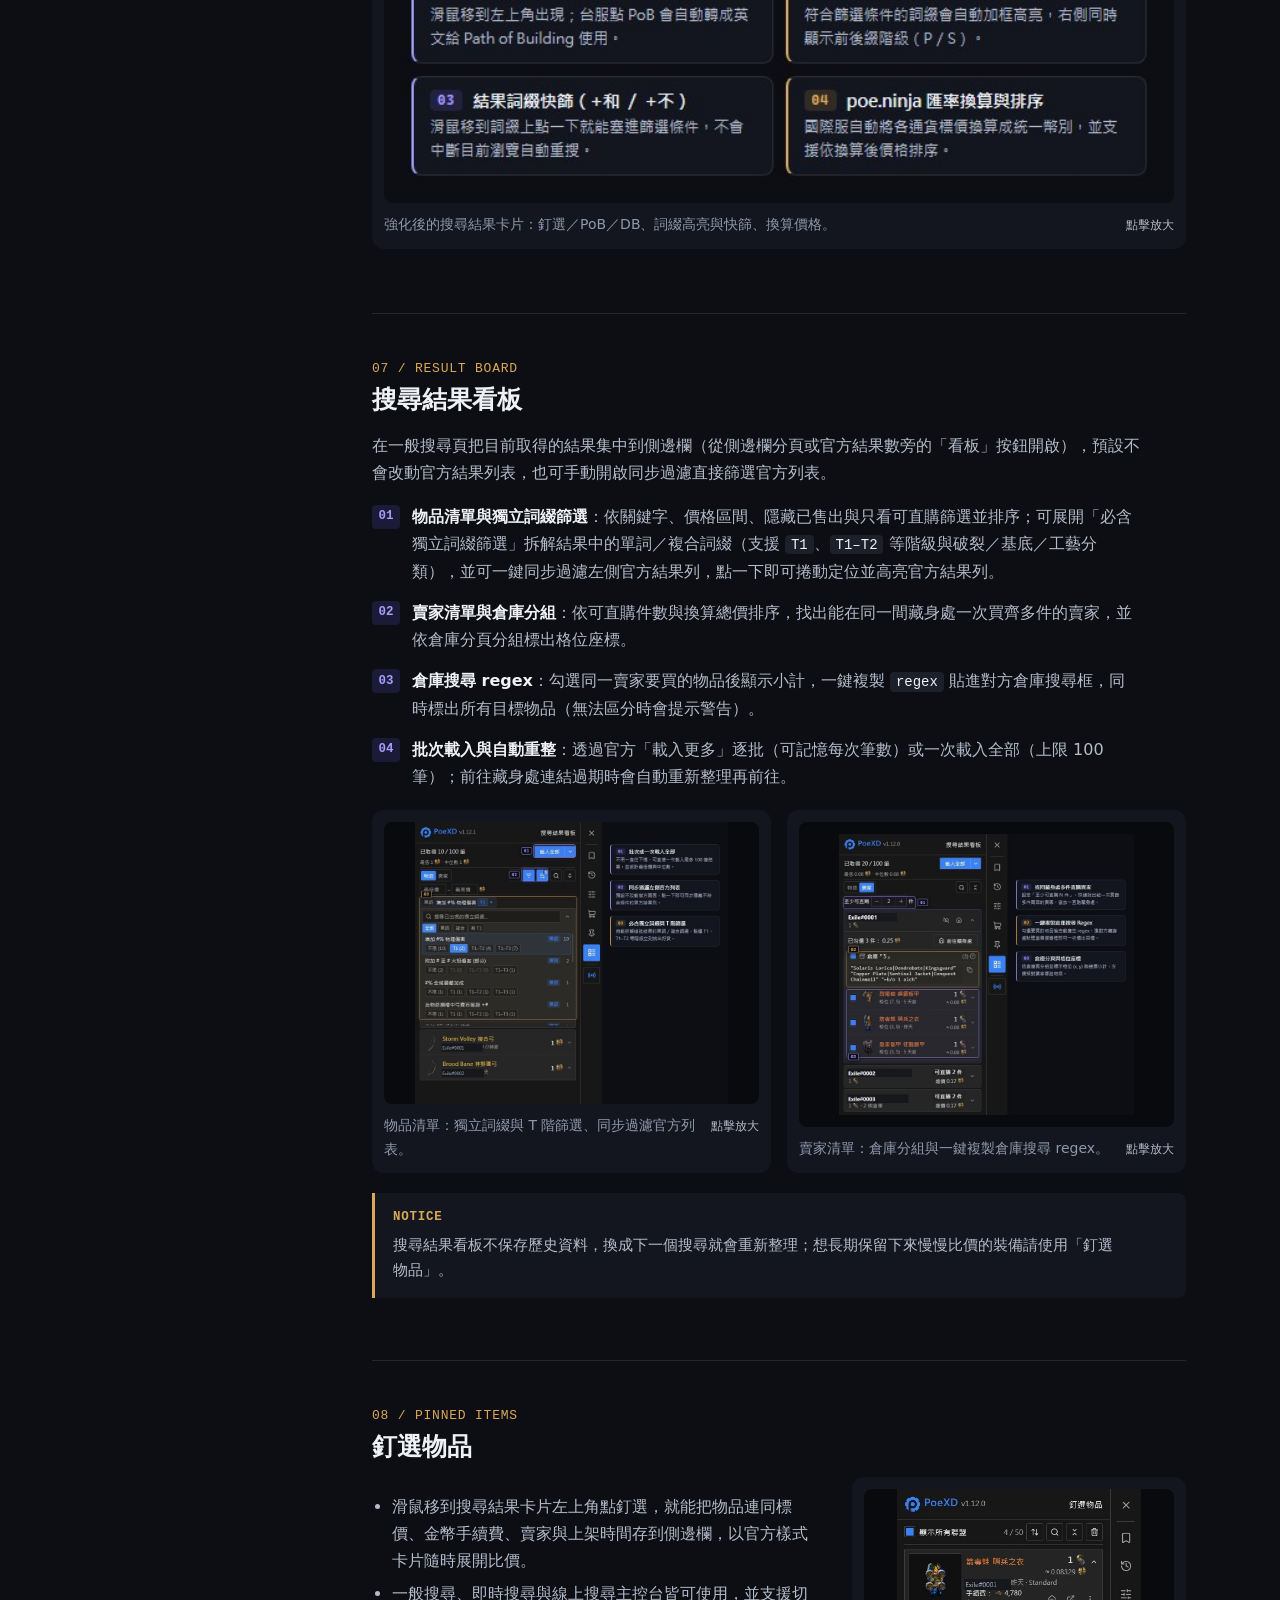
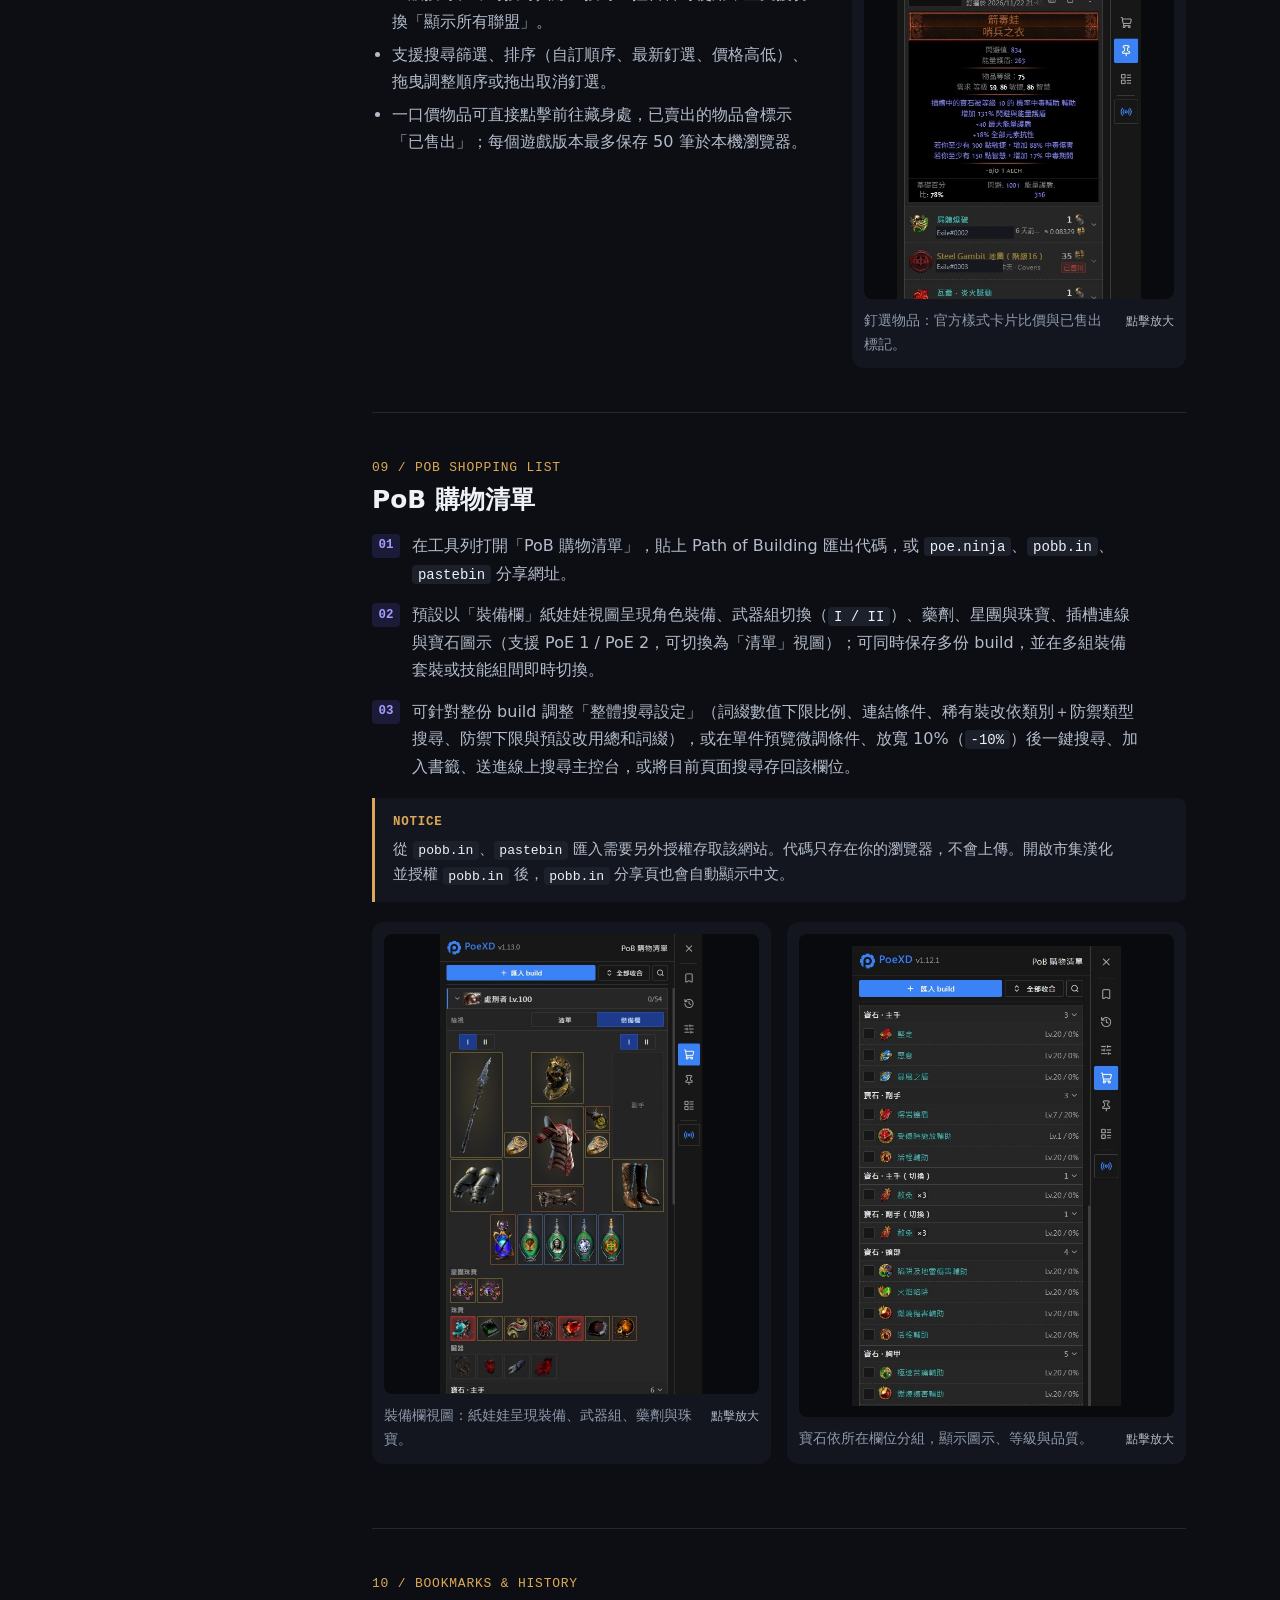
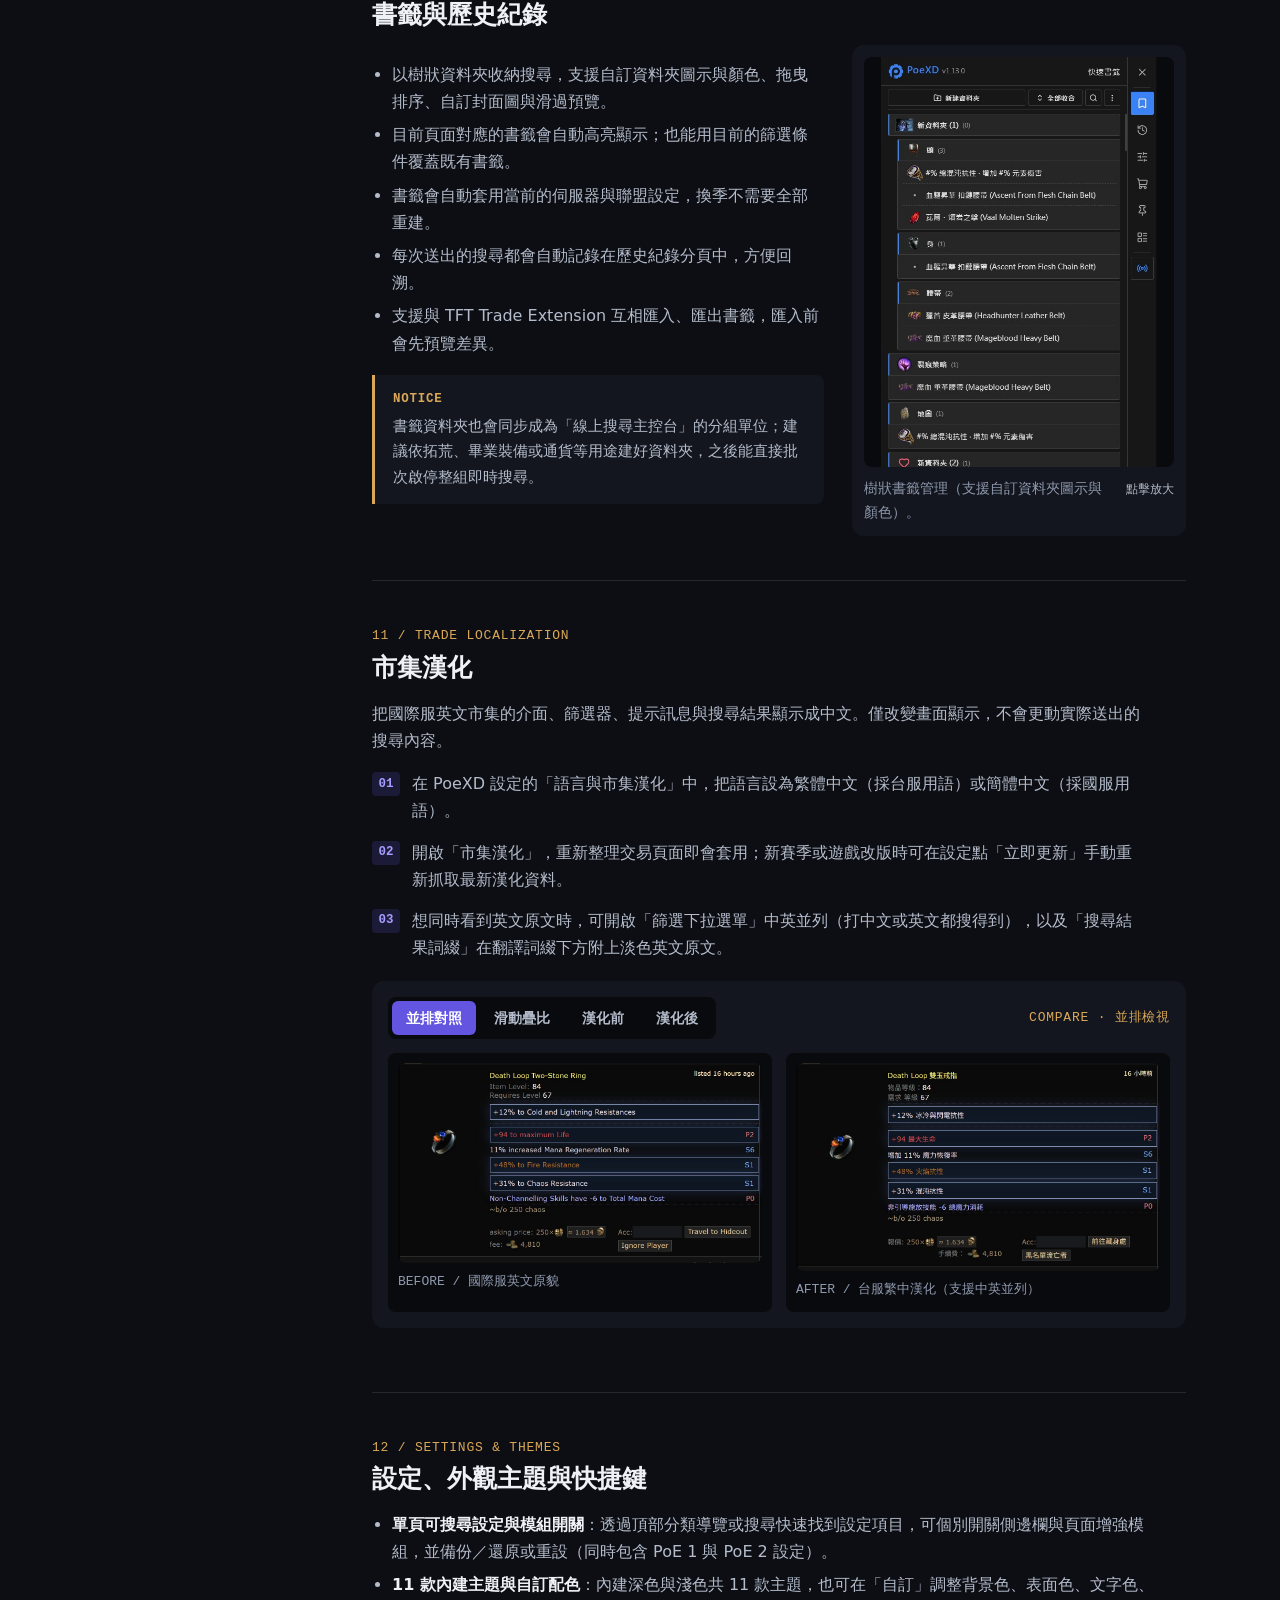
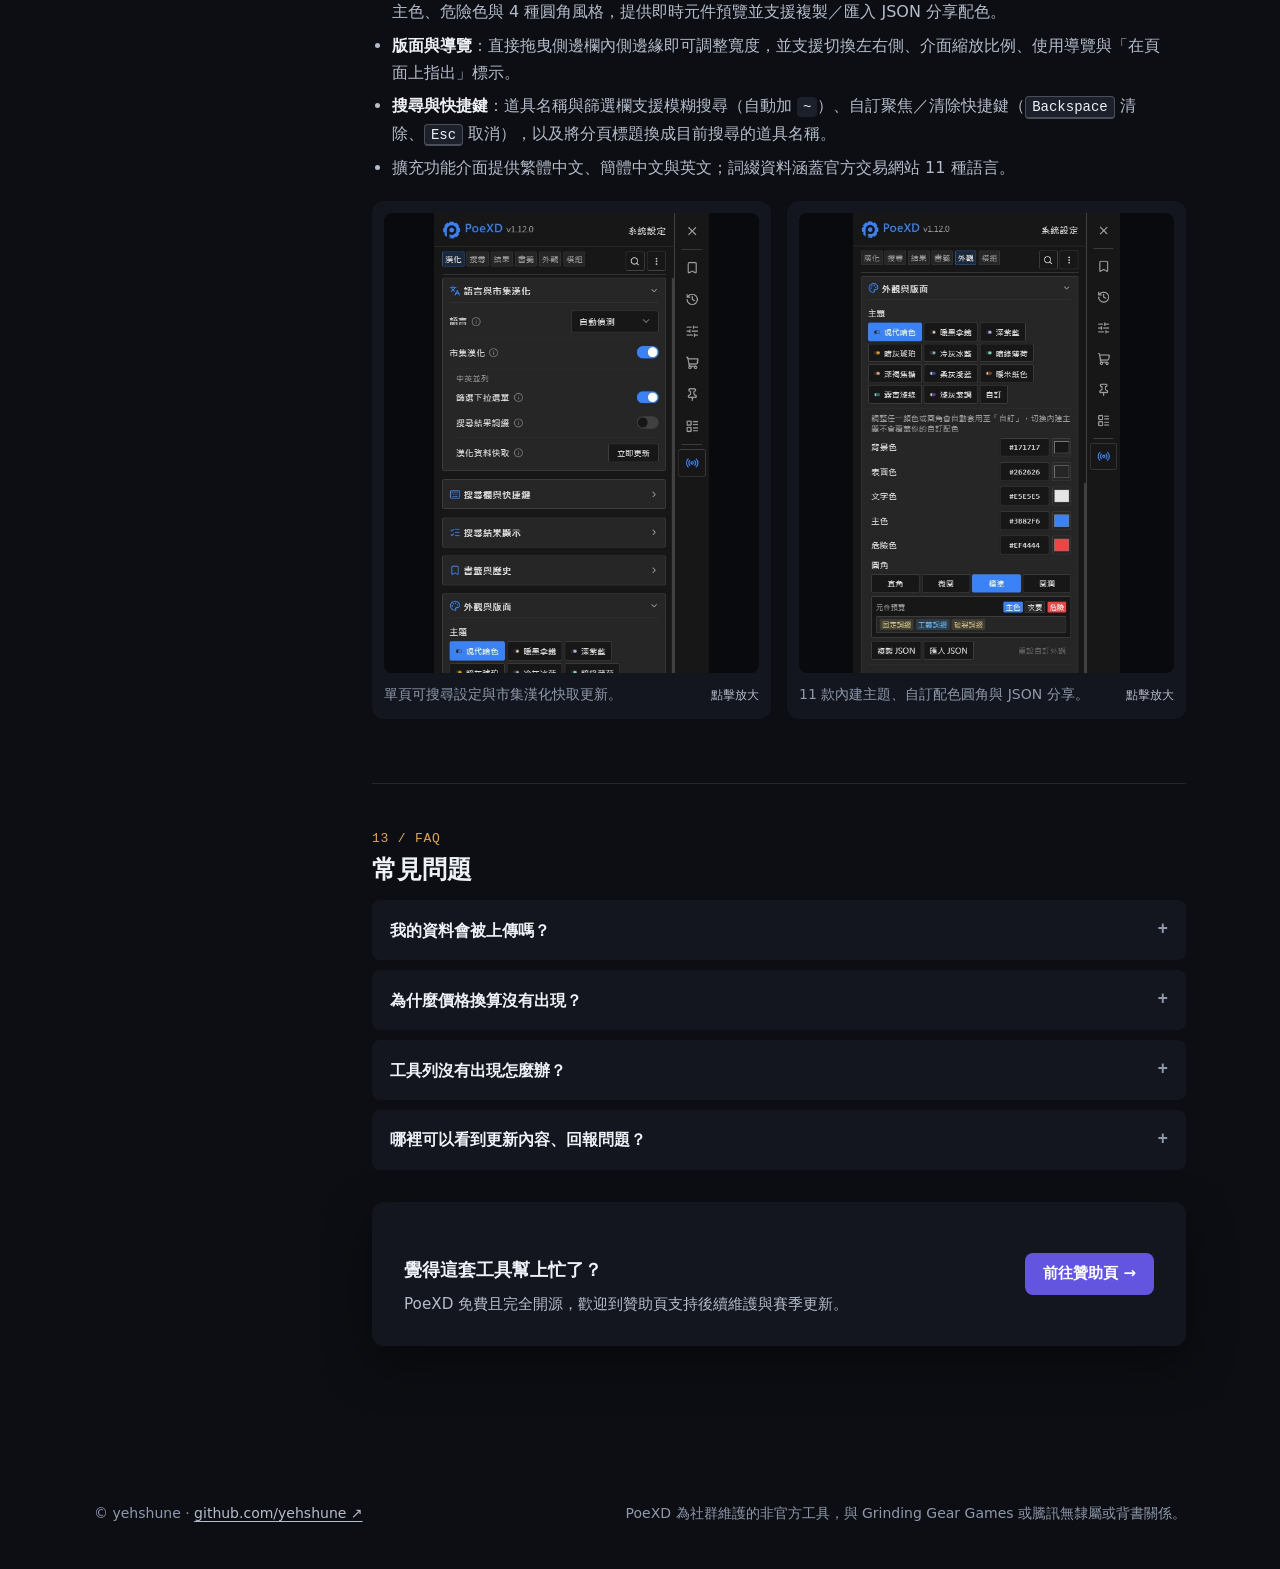
==== commit 5b4c4578: "docs(poexd): refresh v1.13 screenshots with themed callouts and fix guide HTML" ====
--- a/poexd/index.html
+++ b/poexd/index.html
@@ -155,10 +155,10 @@
         </div>
 
         <figure class="shot" style="margin:0">
-          <button type="button" class="shot-btn" data-lightbox-src="../assets/poexd/settings.jpg" data-lightbox-alt="PoeXD 系統設定頁，可透過分類導覽或搜尋快速調整市集漢化、外觀主題與功能模組開關" data-lightbox-caption="在側邊欄「系統設定」可搜尋設定並個別開關功能模組。">
-            <img src="../assets/poexd/settings.jpg" width="442" height="740" alt="PoeXD 系統設定頁，可透過分類導覽或搜尋快速調整市集漢化、外觀主題與功能模組開關">
-          </button>
-          <figcaption><span>在側邊欄「系統設定」可個別開關功能模組。</span><span class="shot-zoom-hint">點擊放大</span></figcaption>
+          <button type="button" class="shot-btn" data-lightbox-src="../assets/poexd/sidebar-overview.jpg" data-lightbox-alt="PoeXD 側邊欄各分頁圖示總覽：依序為收合、快速書籤、歷史紀錄、常用詞綴群組、PoB 購物清單、釘選物品、搜尋結果看板、線上搜尋主控台、工具與系統設定" data-lightbox-caption="側邊工具列分頁總覽：右側圖示列可快速切換各項功能與系統設定。">
+            <img src="../assets/poexd/sidebar-overview.jpg" width="856" height="1090" alt="PoeXD 側邊欄各分頁圖示總覽：依序為收合、快速書籤、歷史紀錄、常用詞綴群組、PoB 購物清單、釘選物品、搜尋結果看板、線上搜尋主控台、工具與系統設定">
+          </button>
+          <figcaption><span>側邊工具列分頁總覽（00–09 各功能入口）。</span><span class="shot-zoom-hint">點擊放大</span></figcaption>
         </figure>
       </div>
     </section>
@@ -174,10 +174,10 @@
         <li>主控台會即時顯示官方 API 速率狀態，避免監聽太多組而被暫時限制連線；重開瀏覽器可一鍵恢復上次的連線組合。</li>
       </ol>
       <figure class="shot">
-        <button type="button" class="shot-btn" data-lightbox-src="../assets/poexd/live-search.jpg" data-lightbox-alt="線上搜尋主控台：左側是各組即時搜尋連線，右側是即時出現的物品結果" data-lightbox-caption="線上搜尋主控台：左側管理多組連線與速率，右側集中瀏覽新上架道具。">
-          <img src="../assets/poexd/live-search.jpg" width="1040" height="360" alt="線上搜尋主控台：左側是各組即時搜尋連線，右側是即時出現的物品結果">
+        <button type="button" class="shot-btn" data-lightbox-src="../assets/poexd/live-search.jpg" data-lightbox-alt="線上搜尋主控台：標註 API 速率監控與音效設定、多組即時搜尋連線與命中數、以及結果來源標籤" data-lightbox-caption="線上搜尋主控台：左側管理多組連線、命中數與 API 速率，右側集中瀏覽新上架道具並標示來源。">
+          <img src="../assets/poexd/live-search.jpg" width="1360" height="680" alt="線上搜尋主控台：標註 API 速率監控與音效設定、多組即時搜尋連線與命中數、以及結果來源標籤">
         </button>
-        <figcaption><span>線上搜尋主控台：同時監聽多組即時搜尋。</span><span class="shot-zoom-hint">點擊放大</span></figcaption>
+        <figcaption><span>線上搜尋主控台：同時監聽多組即時搜尋並標示來源。</span><span class="shot-zoom-hint">點擊放大</span></figcaption>
       </figure>
       <div class="note"><p>主控台分頁需要保持開啟才會持續監聽。PoeXD 已避免該分頁被瀏覽器自動休眠捨棄，但電腦進入睡眠時連線仍會中斷，喚醒後將自動重連。</p></div>
     </section>
@@ -194,8 +194,8 @@
         <li>群組支援原地重新命名、分享碼與備份檔匯入／匯出（匯入前提供勾選預覽），方便與朋友交換或換電腦時遷移。</li>
       </ol>
       <figure class="shot">
-        <button type="button" class="shot-btn" data-lightbox-src="../assets/poexd/stat-groups.jpg" data-lightbox-alt="常用詞綴群組面板，右側篩選器已疊加總抗性群組" data-lightbox-caption="常用詞綴群組：左邊點「疊加套用」，右側官方篩選器立即多出整組條件。">
-          <img src="../assets/poexd/stat-groups.jpg" width="1000" height="370" alt="常用詞綴群組面板，右側篩選器已疊加總抗性群組">
+        <button type="button" class="shot-btn" data-lightbox-src="../assets/poexd/stat-groups.jpg" data-lightbox-alt="常用詞綴群組面板，右側中文篩選器已疊加元素抗性群組" data-lightbox-caption="常用詞綴群組：左邊點「疊加套用」，右側官方篩選器立即多出整組條件。">
+          <img src="../assets/poexd/stat-groups.jpg" width="1480" height="620" alt="常用詞綴群組面板，右側中文篩選器已疊加元素抗性群組">
         </button>
         <figcaption><span>常用詞綴群組：左邊點「疊加套用」，右邊篩選器就多出整組條件。</span><span class="shot-zoom-hint">點擊放大</span></figcaption>
       </figure>
@@ -203,8 +203,8 @@
       <h3>搜尋預覽</h3>
       <p>點書籤或歷史紀錄的名稱會先打開搜尋預覽（名稱旁的箭頭才是直接開啟搜尋），能看到背後實際條件，在預覽視窗微調詞綴數值，或只挑其中幾條疊加進目前的搜尋。</p>
       <figure class="shot">
-        <button type="button" class="shot-btn" data-lightbox-src="../assets/poexd/search-preview.jpg" data-lightbox-alt="點書籤名稱打開的搜尋預覽視窗，列出基底、上架狀態與詞綴條件，每項都可單獨疊加" data-lightbox-caption="搜尋預覽：先在視窗內微調數值，再單獨疊加或開啟搜尋。">
-          <img src="../assets/poexd/search-preview.jpg" width="840" height="560" alt="點書籤名稱打開的搜尋預覽視窗，列出基底、上架狀態與詞綴條件，每項都可單獨疊加">
+        <button type="button" class="shot-btn" data-lightbox-src="../assets/poexd/search-preview.jpg" data-lightbox-alt="點書籤名稱打開的搜尋預覽視窗，列出上架狀態與多條詞綴條件，每項都可單獨疊加" data-lightbox-caption="搜尋預覽：先在視窗內微調數值，再單獨疊加或開啟搜尋。">
+          <img src="../assets/poexd/search-preview.jpg" width="1080" height="740" alt="點書籤名稱打開的搜尋預覽視窗，列出上架狀態與多條詞綴條件，每項都可單獨疊加">
         </button>
         <figcaption><span>搜尋預覽：可先微調數值，再單獨疊加或開啟搜尋。</span><span class="shot-zoom-hint">點擊放大</span></figcaption>
       </figure>
@@ -226,13 +226,13 @@
       <div class="shot-pair is-landscape">
         <figure class="shot">
           <button type="button" class="shot-btn" data-lightbox-src="../assets/poexd/affix.jpg" data-lightbox-alt="詞綴選擇器：標題列可切換物品類別，左側分類，中間是前綴與後綴清單，右側是待套用清單" data-lightbox-caption="詞綴選擇器：依物品類別與物等瀏覽前綴／後綴並批次套用。">
-            <img src="../assets/poexd/affix.jpg" width="1522" height="1076" alt="詞綴選擇器：標題列可切換物品類別，左側分類，中間是前綴與後綴清單，右側是待套用清單">
+            <img src="../assets/poexd/affix.jpg" width="1280" height="905" alt="詞綴選擇器：標題列可切換物品類別，左側分類，中間是前綴與後綴清單，右側是待套用清單">
           </button>
           <figcaption><span>詞綴選擇器（支援標題列類別切換與最新詞綴來源）。</span><span class="shot-zoom-hint">點擊放大</span></figcaption>
         </figure>
         <figure class="shot">
           <button type="button" class="shot-btn" data-lightbox-src="../assets/poexd/tier.jpg" data-lightbox-alt="胸甲的「+# 最大生命」T 階選單：左側可切換四種詞綴分組，右側列出 T1 到 T11 的數值範圍" data-lightbox-caption="T 階選單：同一個詞綴有多種來源時（例如胸甲生命），左側可切換分組。">
-            <img src="../assets/poexd/tier.jpg" width="620" height="495" alt="胸甲的「+# 最大生命」T 階選單：左側可切換四種詞綴分組，右側列出 T1 到 T11 的數值範圍">
+            <img src="../assets/poexd/tier.jpg" width="915" height="495" alt="胸甲的「+# 最大生命」T 階選單：左側可切換四種詞綴分組，右側列出 T1 到 T11 的數值範圍">
           </button>
           <figcaption><span>T 階選單：可切換詞綴分組與數值區間。</span><span class="shot-zoom-hint">點擊放大</span></figcaption>
         </figure>
@@ -256,10 +256,10 @@
         </table>
       </div>
       <figure class="shot">
-        <button type="button" class="shot-btn" data-lightbox-src="../assets/poexd/result-card.jpg" data-lightbox-alt="搜尋結果卡片：左上角有 PoB 與 DB 按鈕，符合條件的詞綴加上外框，標價旁顯示換算價格" data-lightbox-caption="強化後的搜尋結果卡片：包含 PoB／DB 捷徑、詞綴高亮與通貨折算。">
-          <img src="../assets/poexd/result-card.jpg" width="630" height="360" alt="搜尋結果卡片：左上角有 PoB 與 DB 按鈕，符合條件的詞綴加上外框，標價旁顯示換算價格">
+        <button type="button" class="shot-btn" data-lightbox-src="../assets/poexd/result-card.jpg" data-lightbox-alt="搜尋結果卡片：左上角有釘選、PoB 與 DB 按鈕，符合條件的詞綴加上外框並標示前後綴階級，右側提供 +和 / +不 快篩，標價旁顯示換算價格" data-lightbox-caption="強化後的搜尋結果卡片：包含釘選／PoB／DB 捷徑、詞綴高亮與階級、+和／+不 快篩與通貨折算。">
+          <img src="../assets/poexd/result-card.jpg" width="635" height="535" alt="搜尋結果卡片：左上角有釘選、PoB 與 DB 按鈕，符合條件的詞綴加上外框並標示前後綴階級，右側提供 +和 / +不 快篩，標價旁顯示換算價格">
         </button>
-        <figcaption><span>強化後的搜尋結果卡片：PoB／DB 按鈕、詞綴高亮、換算價格。</span><span class="shot-zoom-hint">點擊放大</span></figcaption>
+        <figcaption><span>強化後的搜尋結果卡片：釘選／PoB／DB、詞綴高亮與快篩、換算價格。</span><span class="shot-zoom-hint">點擊放大</span></figcaption>
       </figure>
     </section>
 
@@ -267,22 +267,22 @@
       <span class="meta-code sec-num">07 / RESULT BOARD</span>
       <h2>搜尋結果看板</h2>
       <p>在一般搜尋頁把目前取得的結果集中到側邊欄（從側邊欄分頁或官方結果數旁的「看板」按鈕開啟），預設不會改動官方結果列表，也可手動開啟同步過濾直接篩選官方列表。</p>
-      <ol class="steps">https://poe.ninja/zh-tw/poe1/builds/covens/character/ShairoNN-4081/Meowshiro#i=0&search=class%3DChieftain%26skills%3DRighteous%2BFire
+      <ol class="steps">
         <li><strong>物品清單與獨立詞綴篩選</strong>：依關鍵字、價格區間、隱藏已售出與只看可直購篩選並排序；可展開「必含獨立詞綴篩選」拆解結果中的單詞／複合詞綴（支援 <code>T1</code>、<code>T1–T2</code> 等階級與破裂／基底／工藝分類），並可一鍵同步過濾左側官方結果列，點一下即可捲動定位並高亮官方結果列。</li>
         <li><strong>賣家清單與倉庫分組</strong>：依可直購件數與換算總價排序，找出能在同一間藏身處一次買齊多件的賣家，並依倉庫分頁分組標出格位座標。</li>
         <li><strong>倉庫搜尋 regex</strong>：勾選同一賣家要買的物品後顯示小計，一鍵複製 <code>regex</code> 貼進對方倉庫搜尋框，同時標出所有目標物品（無法區分時會提示警告）。</li>
         <li><strong>批次載入與自動重整</strong>：透過官方「載入更多」逐批（可記憶每次筆數）或一次載入全部（上限 100 筆）；前往藏身處連結過期時會自動重新整理再前往。</li>
       </ol>
-      <div class="shot-pair is-portrait">
+      <div class="shot-pair is-landscape">
         <figure class="shot">
           <button type="button" class="shot-btn" data-lightbox-src="../assets/poexd/result-board-items.jpg" data-lightbox-alt="搜尋結果看板的物品清單：展開必含獨立詞綴篩選（單詞／複合與 T 階條件），並開啟同步過濾左側官方列表" data-lightbox-caption="搜尋結果看板（物品清單）：依必含獨立詞綴與 T 階過濾結果，並可同步過濾官方列表。">
-            <img src="../assets/poexd/result-board-items.jpg" width="491" height="740" alt="搜尋結果看板的物品清單：展開必含獨立詞綴篩選（單詞／複合與 T 階條件），並開啟同步過濾左側官方列表">
+            <img src="../assets/poexd/result-board-items.jpg" width="822" height="740" alt="搜尋結果看板的物品清單：展開必含獨立詞綴篩選（單詞／複合與 T 階條件），並開啟同步過濾左側官方列表">
           </button>
           <figcaption><span>物品清單：獨立詞綴與 T 階篩選、同步過濾官方列表。</span><span class="shot-zoom-hint">點擊放大</span></figcaption>
         </figure>
         <figure class="shot">
           <button type="button" class="shot-btn" data-lightbox-src="../assets/poexd/result-board-sellers.jpg" data-lightbox-alt="搜尋結果看板的賣家清單：展開同一賣家的多件可直購物品，依倉庫分組並產生倉庫搜尋 regex" data-lightbox-caption="搜尋結果看板（賣家清單）：依倉庫分組並一鍵複製倉庫搜尋 regex 一次買齊。">
-            <img src="../assets/poexd/result-board-sellers.jpg" width="442" height="740" alt="搜尋結果看板的賣家清單：展開同一賣家的多件可直購物品，依倉庫分組並產生倉庫搜尋 regex">
+            <img src="../assets/poexd/result-board-sellers.jpg" width="774" height="740" alt="搜尋結果看板的賣家清單：展開同一賣家的多件可直購物品，依倉庫分組並產生倉庫搜尋 regex">
           </button>
           <figcaption><span>賣家清單：倉庫分組與一鍵複製倉庫搜尋 regex。</span><span class="shot-zoom-hint">點擊放大</span></figcaption>
         </figure>
@@ -323,8 +323,8 @@
 
       <div class="shot-pair is-portrait">
         <figure class="shot">
-          <button type="button" class="shot-btn" data-lightbox-src="../assets/poexd/pob.jpg" data-lightbox-alt="PoB 購物清單的裝備欄視圖：以角色紙娃娃排列武器、防具、藥劑、星團珠寶、珠寶與臟器，支援切換武器組與清單視圖" data-lightbox-caption="PoB 購物清單（裝備欄視圖）：以紙娃娃呈現裝備圖示、武器組切換、藥劑與珠寶。">
-            <img src="../assets/poexd/pob.jpg" width="491" height="840" alt="PoB 購物清單的裝備欄視圖：以角色紙娃娃排列武器、防具、藥劑、星團珠寶、珠寶與臟器，支援切換武器組與清單視圖">
+          <button type="button" class="shot-btn" data-lightbox-src="../assets/poexd/pob.jpg" data-lightbox-alt="PoB 購物清單的裝備欄視圖：以角色紙娃娃排列武器、防具、藥劑、星團珠寶、珠寶與臟器，支援中文昇華名稱、武器組切換與清單視圖" data-lightbox-caption="PoB 購物清單（裝備欄視圖）：以紙娃娃呈現裝備圖示、中文職業昇華、武器組切換、藥劑與珠寶。">
+            <img src="../assets/poexd/pob.jpg" width="526" height="920" alt="PoB 購物清單的裝備欄視圖：以角色紙娃娃排列武器、防具、藥劑、星團珠寶、珠寶與臟器，支援中文昇華名稱、武器組切換與清單視圖">
           </button>
           <figcaption><span>裝備欄視圖：紙娃娃呈現裝備、武器組、藥劑與珠寶。</span><span class="shot-zoom-hint">點擊放大</span></figcaption>
         </figure>
@@ -343,7 +343,7 @@
       <div class="split-doc">
         <div>
           <ul>
-            <li>以樹狀資料夾收納搜尋，支援拖曳排序、自訂封面圖與滑過預覽。</li>
+            <li>以樹狀資料夾收納搜尋，支援自訂資料夾圖示與顏色、拖曳排序、自訂封面圖與滑過預覽。</li>
             <li>目前頁面對應的書籤會自動高亮顯示；也能用目前的篩選條件覆蓋既有書籤。</li>
             <li>書籤會自動套用當前的伺服器與聯盟設定，換季不需要全部重建。</li>
             <li>每次送出的搜尋都會自動記錄在歷史紀錄分頁中，方便回溯。</li>
@@ -352,10 +352,10 @@
           <div class="note"><p>書籤資料夾也會同步成為「線上搜尋主控台」的分組單位；建議依拓荒、畢業裝備或通貨等用途建好資料夾，之後能直接批次啟停整組即時搜尋。</p></div>
         </div>
         <figure class="shot" style="margin:0">
-          <button type="button" class="shot-btn" data-lightbox-src="../assets/poexd/bookmarks.jpg" data-lightbox-alt="樹狀書籤資料夾管理" data-lightbox-caption="樹狀書籤管理：支援拖曳排序、資料夾分層與聯盟自動切換。">
-            <img src="../assets/poexd/bookmarks.jpg" width="268" height="470" alt="樹狀書籤資料夾管理">
-          </button>
-          <figcaption><span>樹狀書籤管理。</span><span class="shot-zoom-hint">點擊放大</span></figcaption>
+          <button type="button" class="shot-btn" data-lightbox-src="../assets/poexd/bookmarks.jpg" data-lightbox-alt="樹狀書籤資料夾管理，支援自訂資料夾圖示與顏色" data-lightbox-caption="樹狀書籤管理：支援自訂資料夾圖示與顏色、拖曳排序、資料夾分層與聯盟自動切換。">
+            <img src="../assets/poexd/bookmarks.jpg" width="526" height="780" alt="樹狀書籤資料夾管理，支援自訂資料夾圖示與顏色">
+          </button>
+          <figcaption><span>樹狀書籤管理（支援自訂資料夾圖示與顏色）。</span><span class="shot-zoom-hint">點擊放大</span></figcaption>
         </figure>
       </div>
     </section>
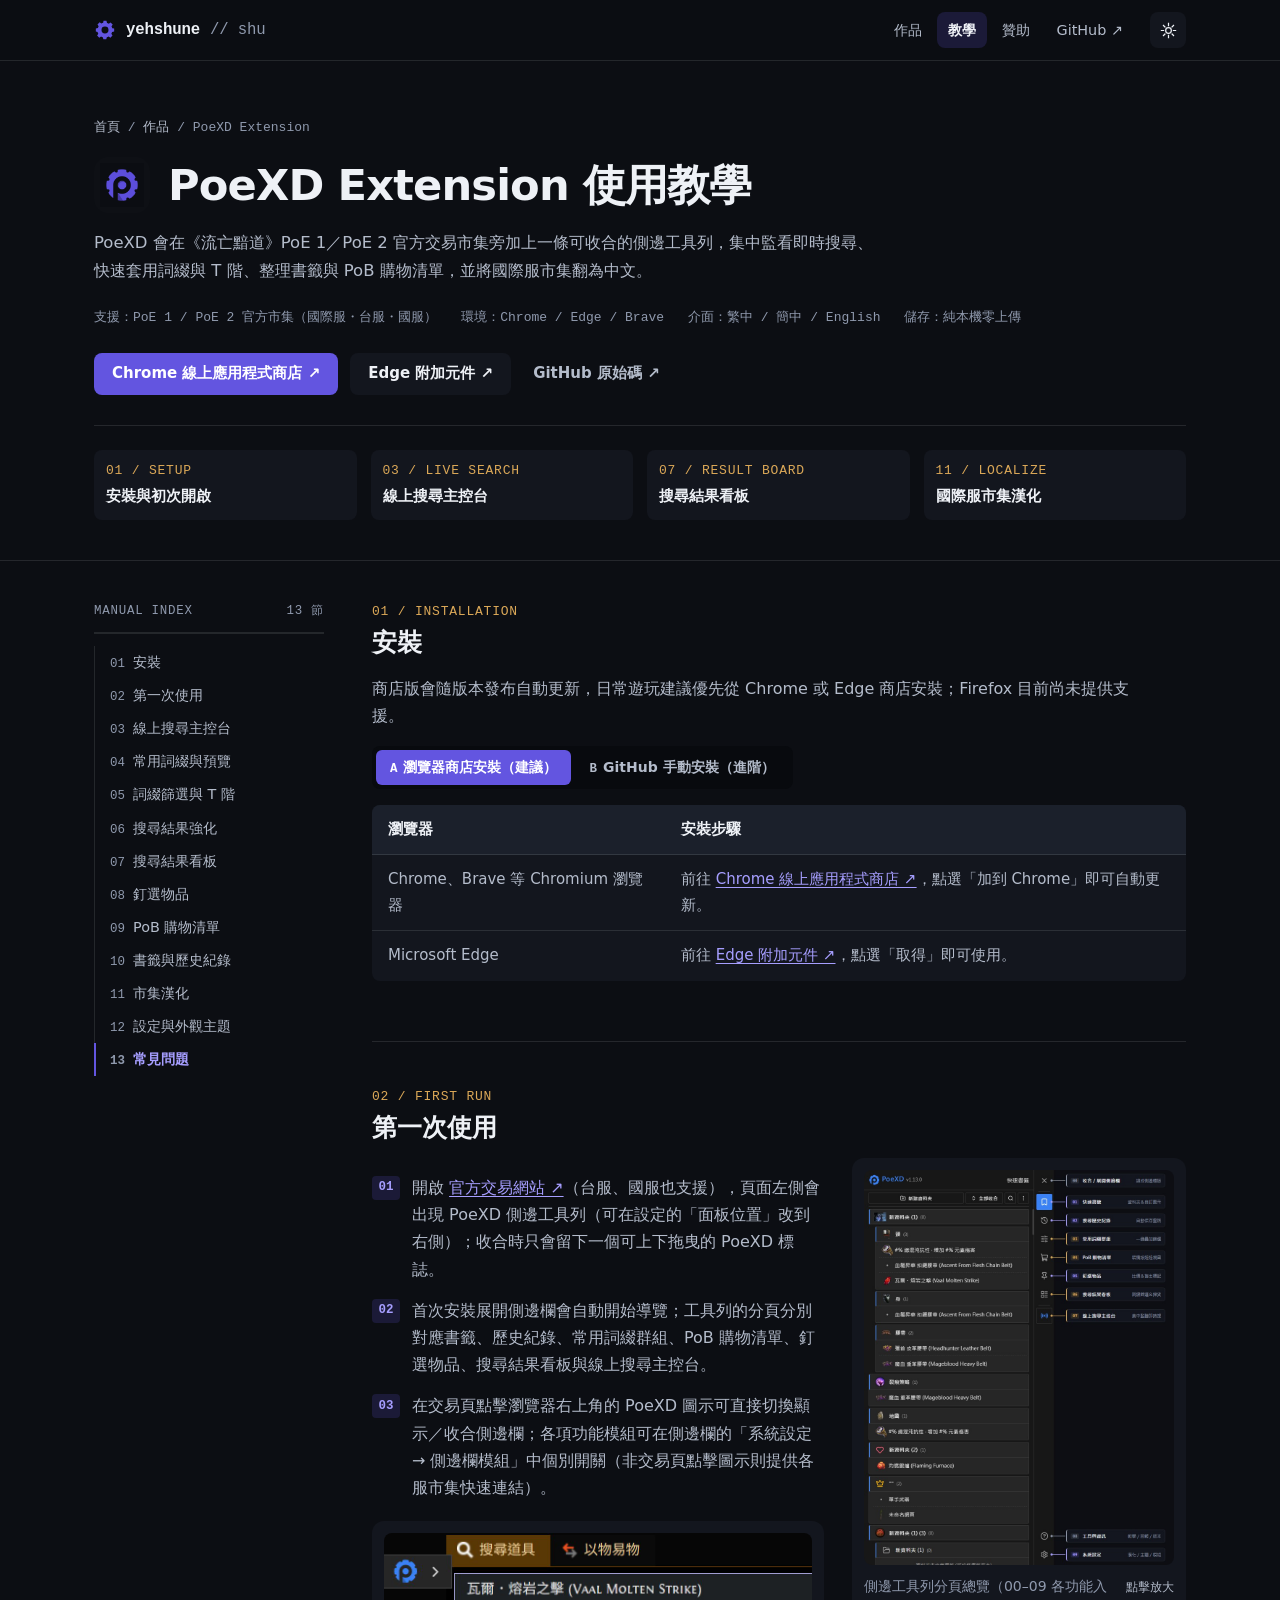
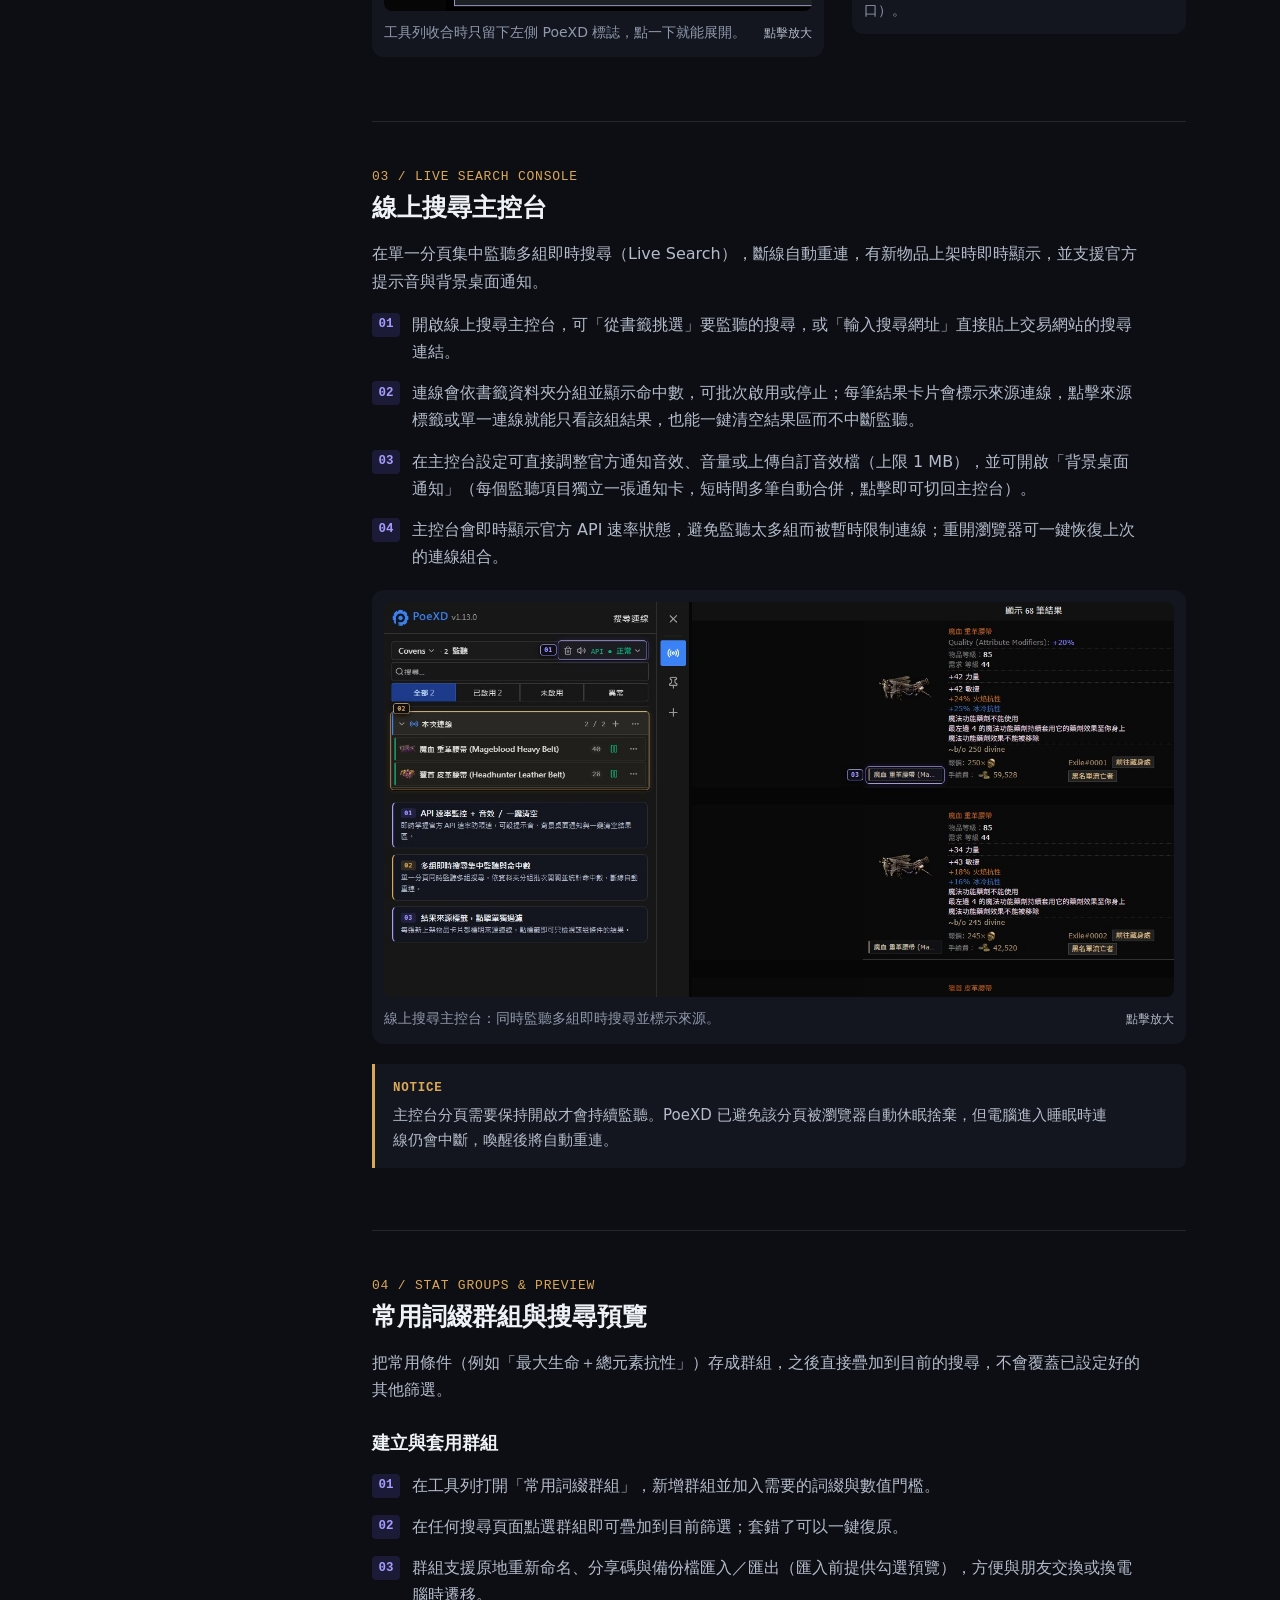
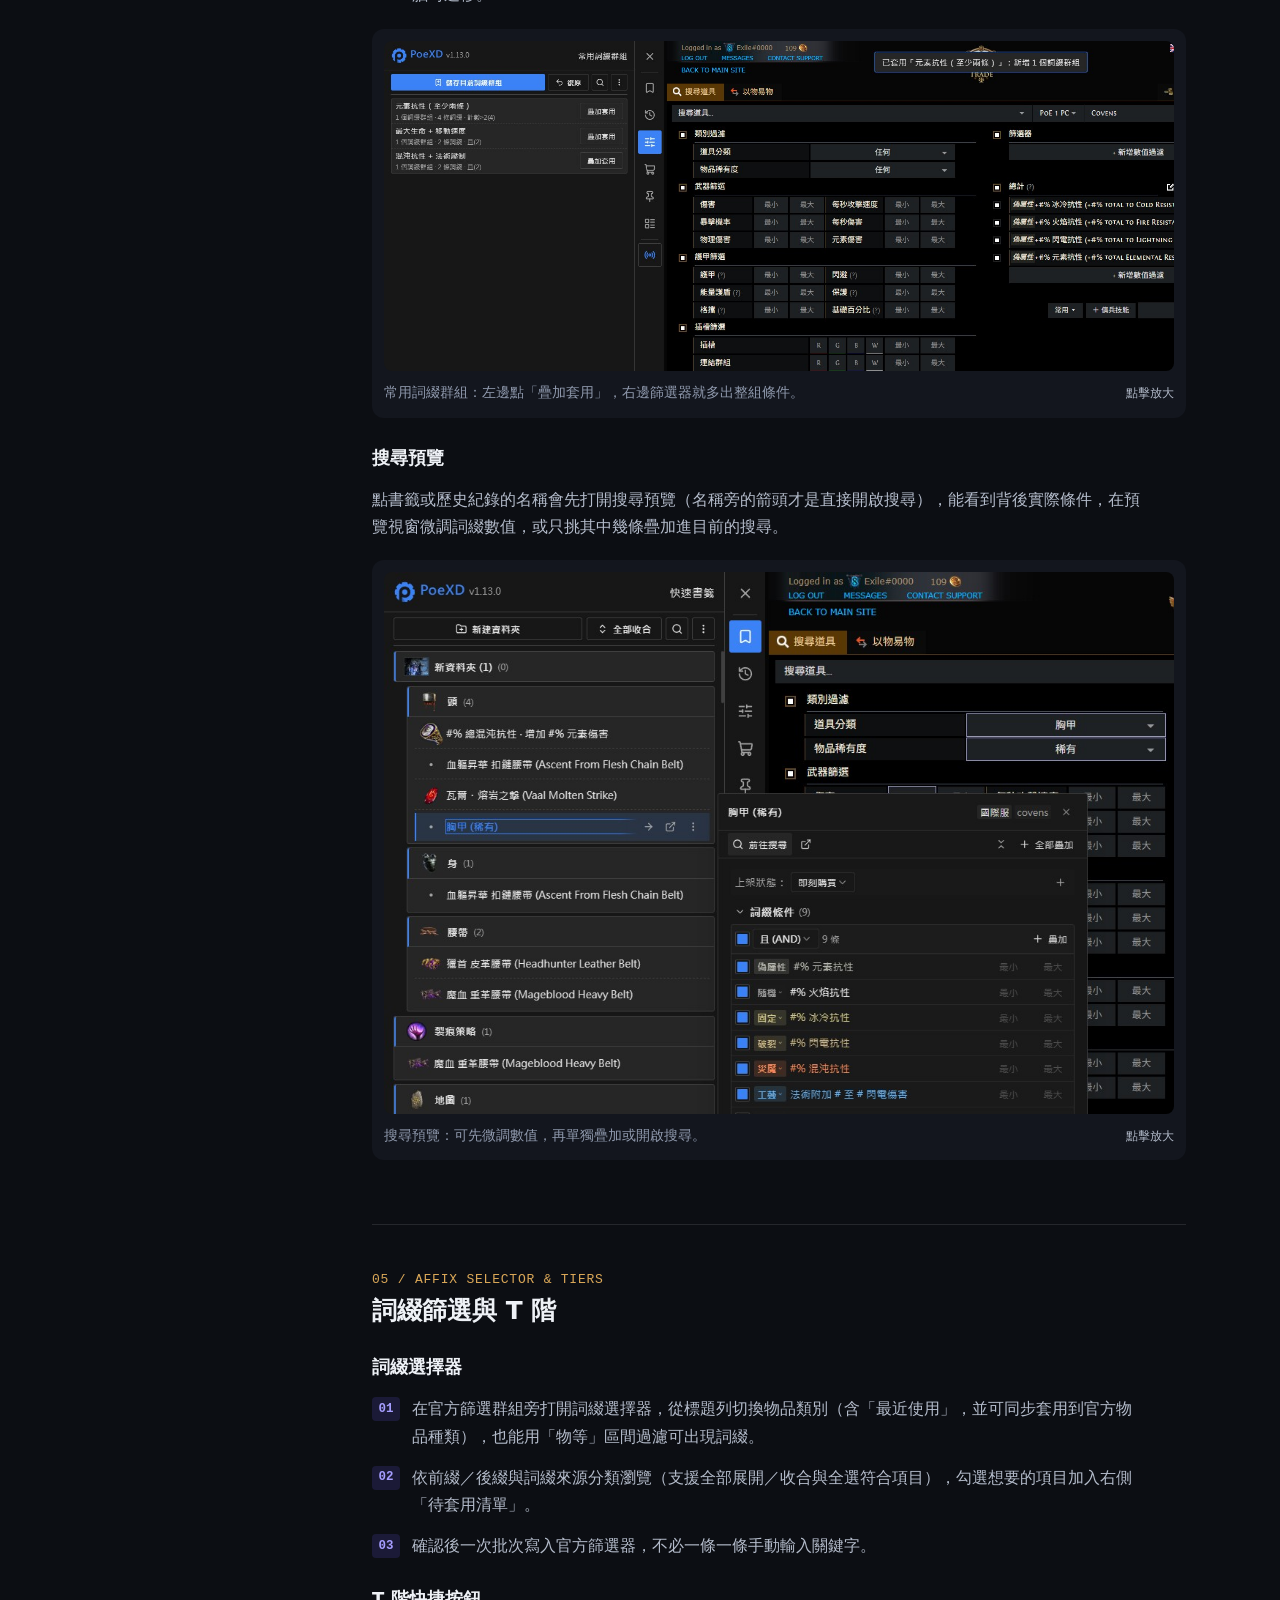
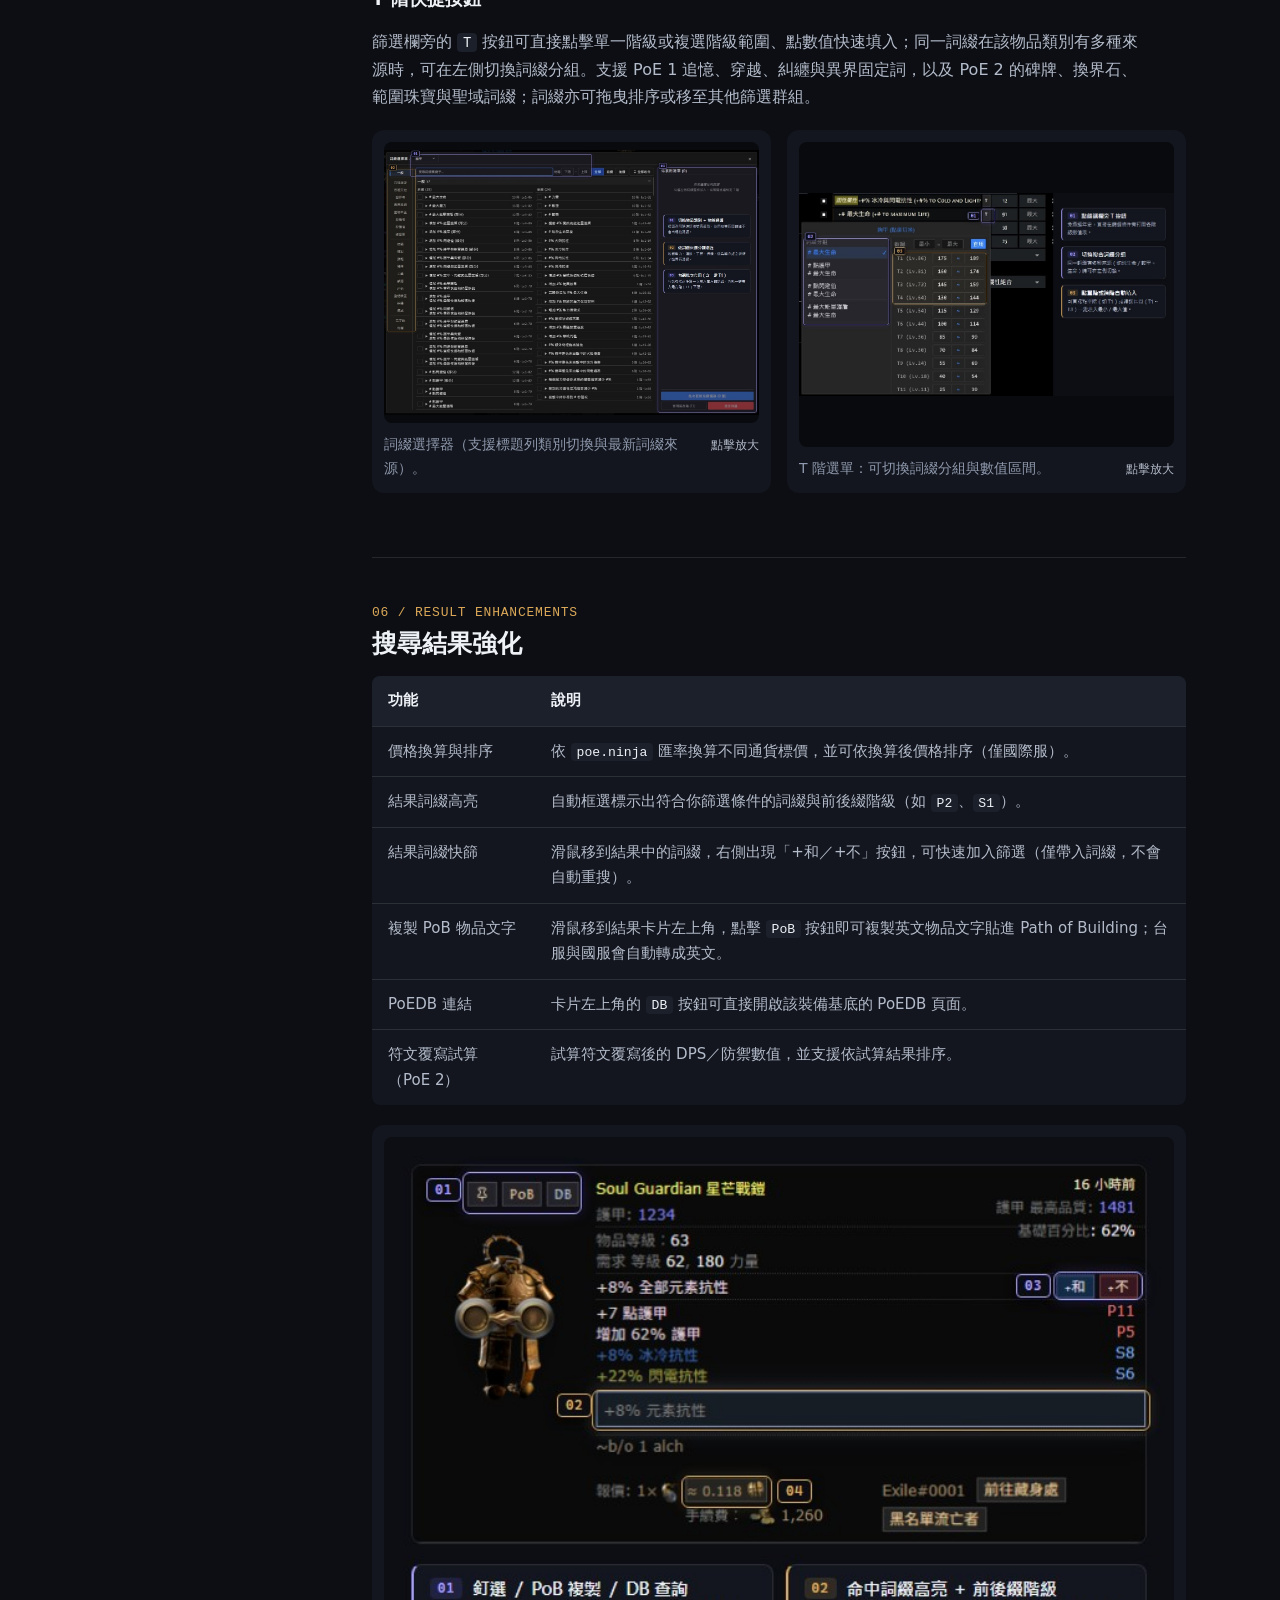
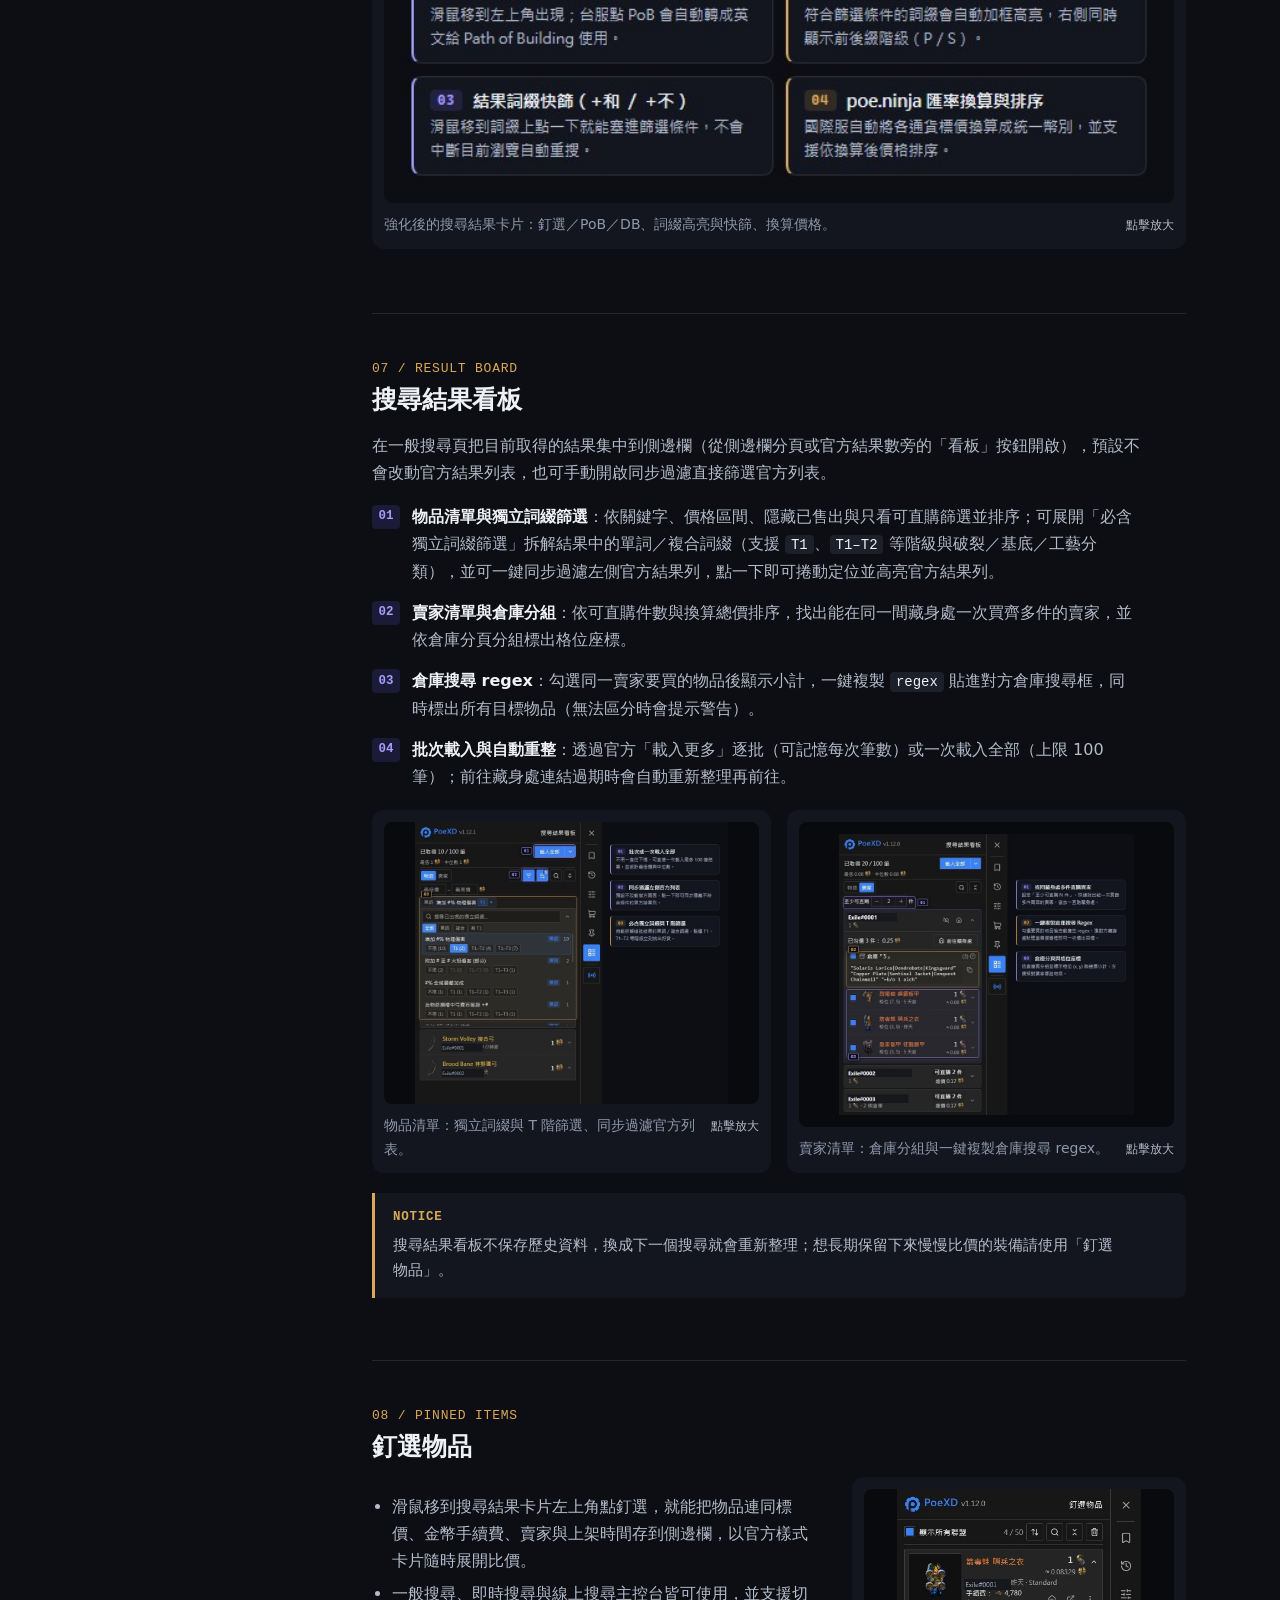
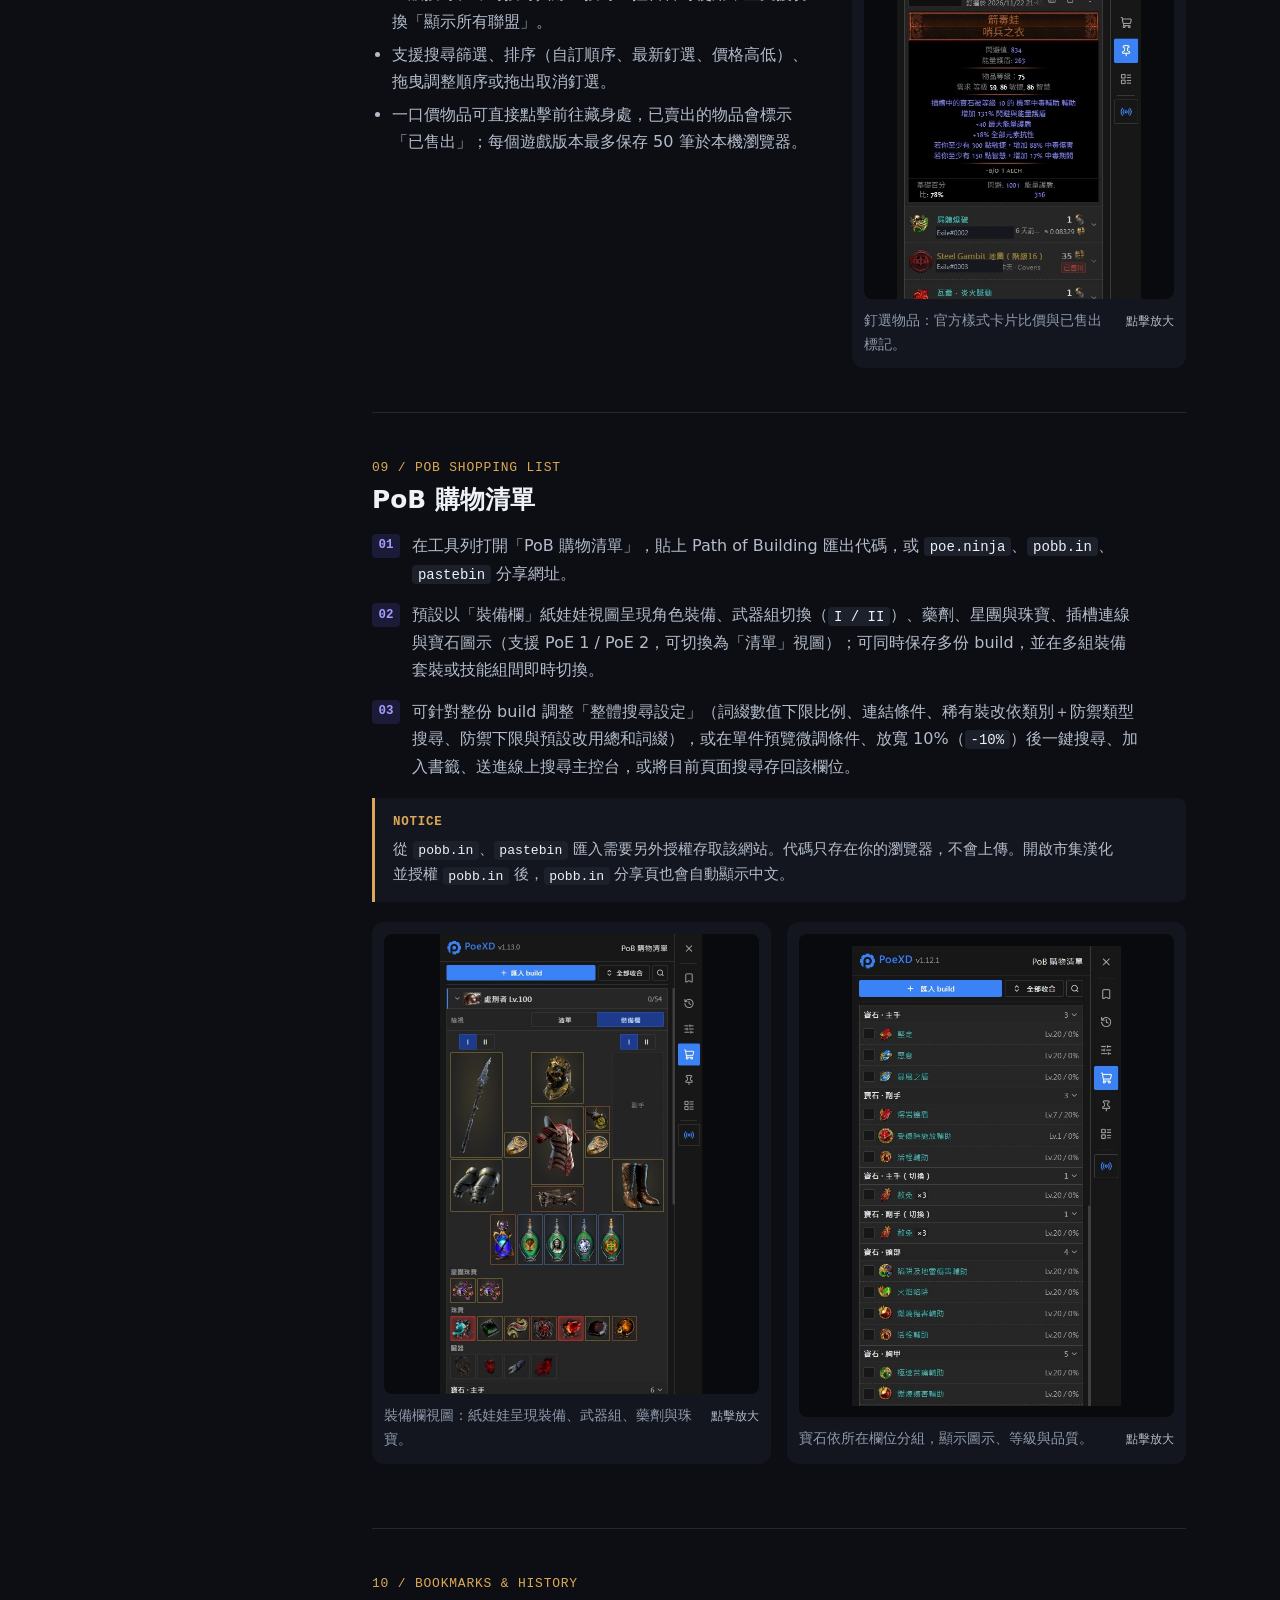
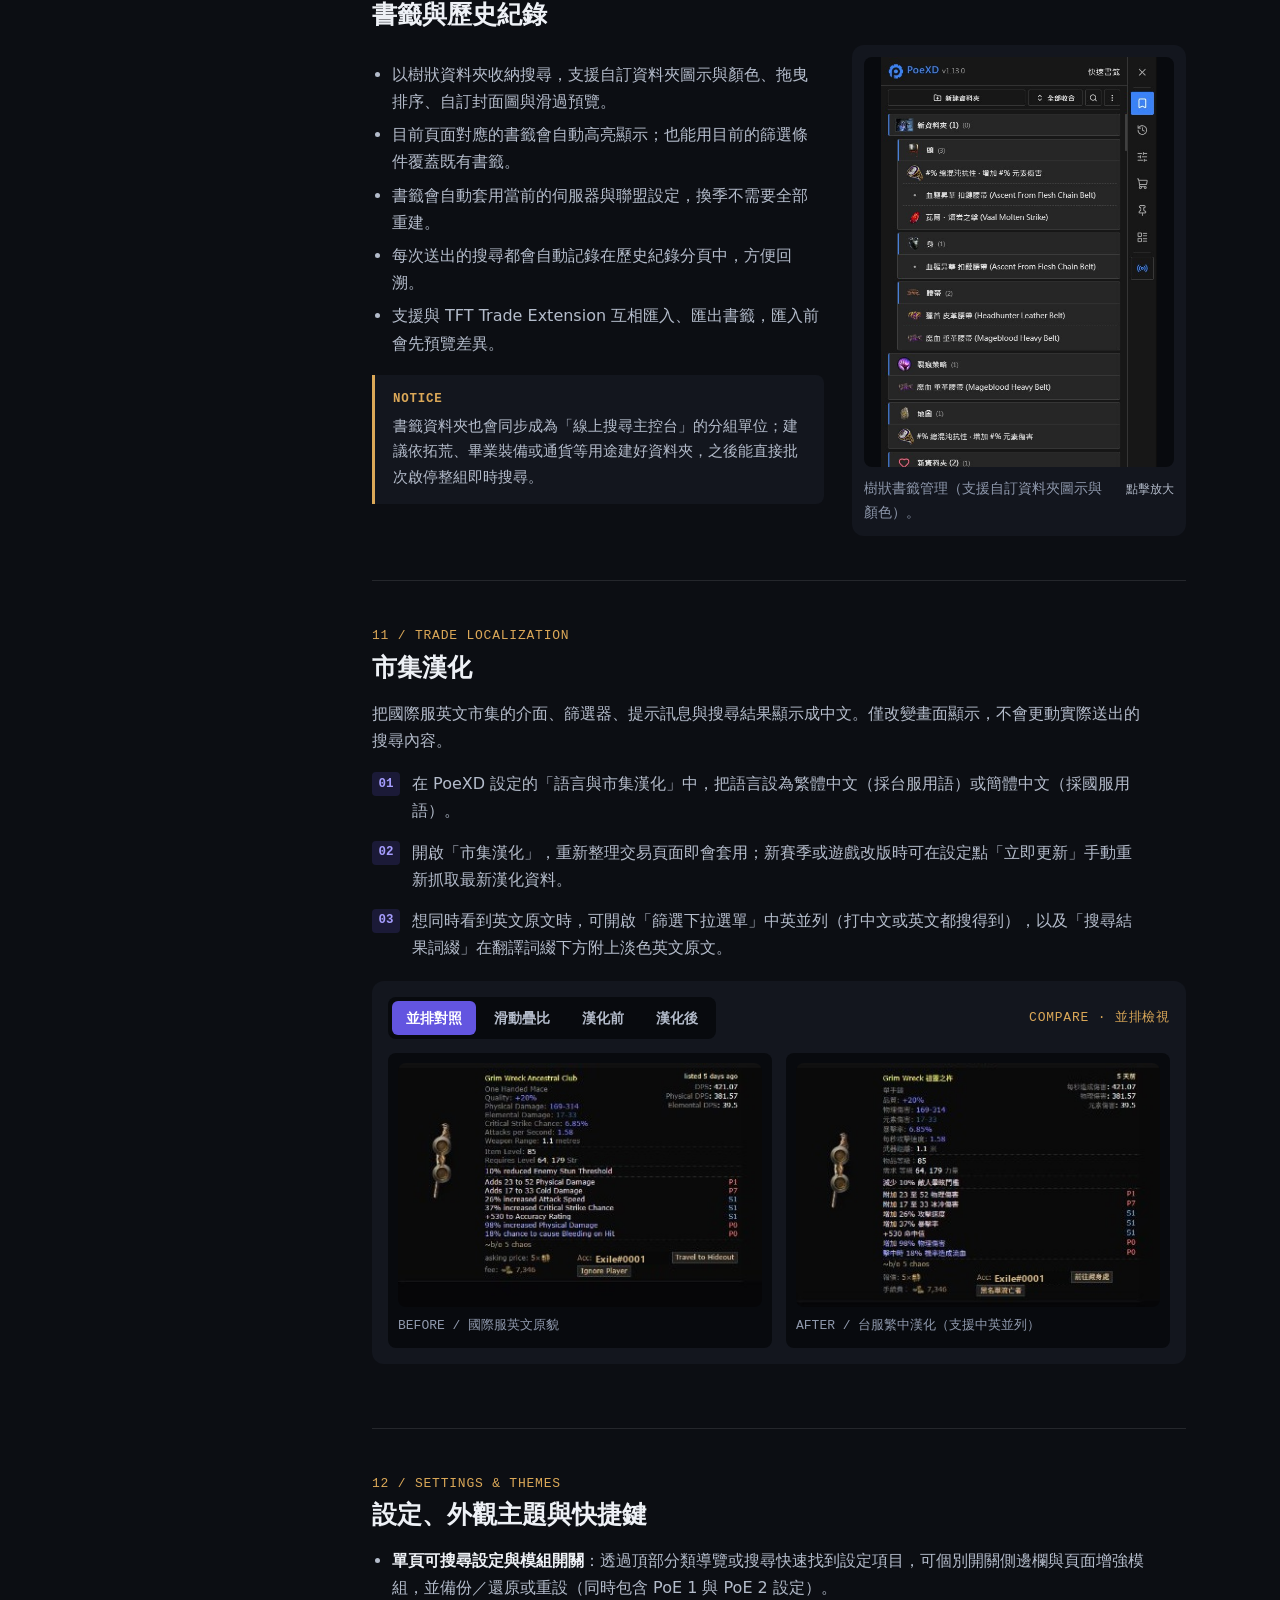
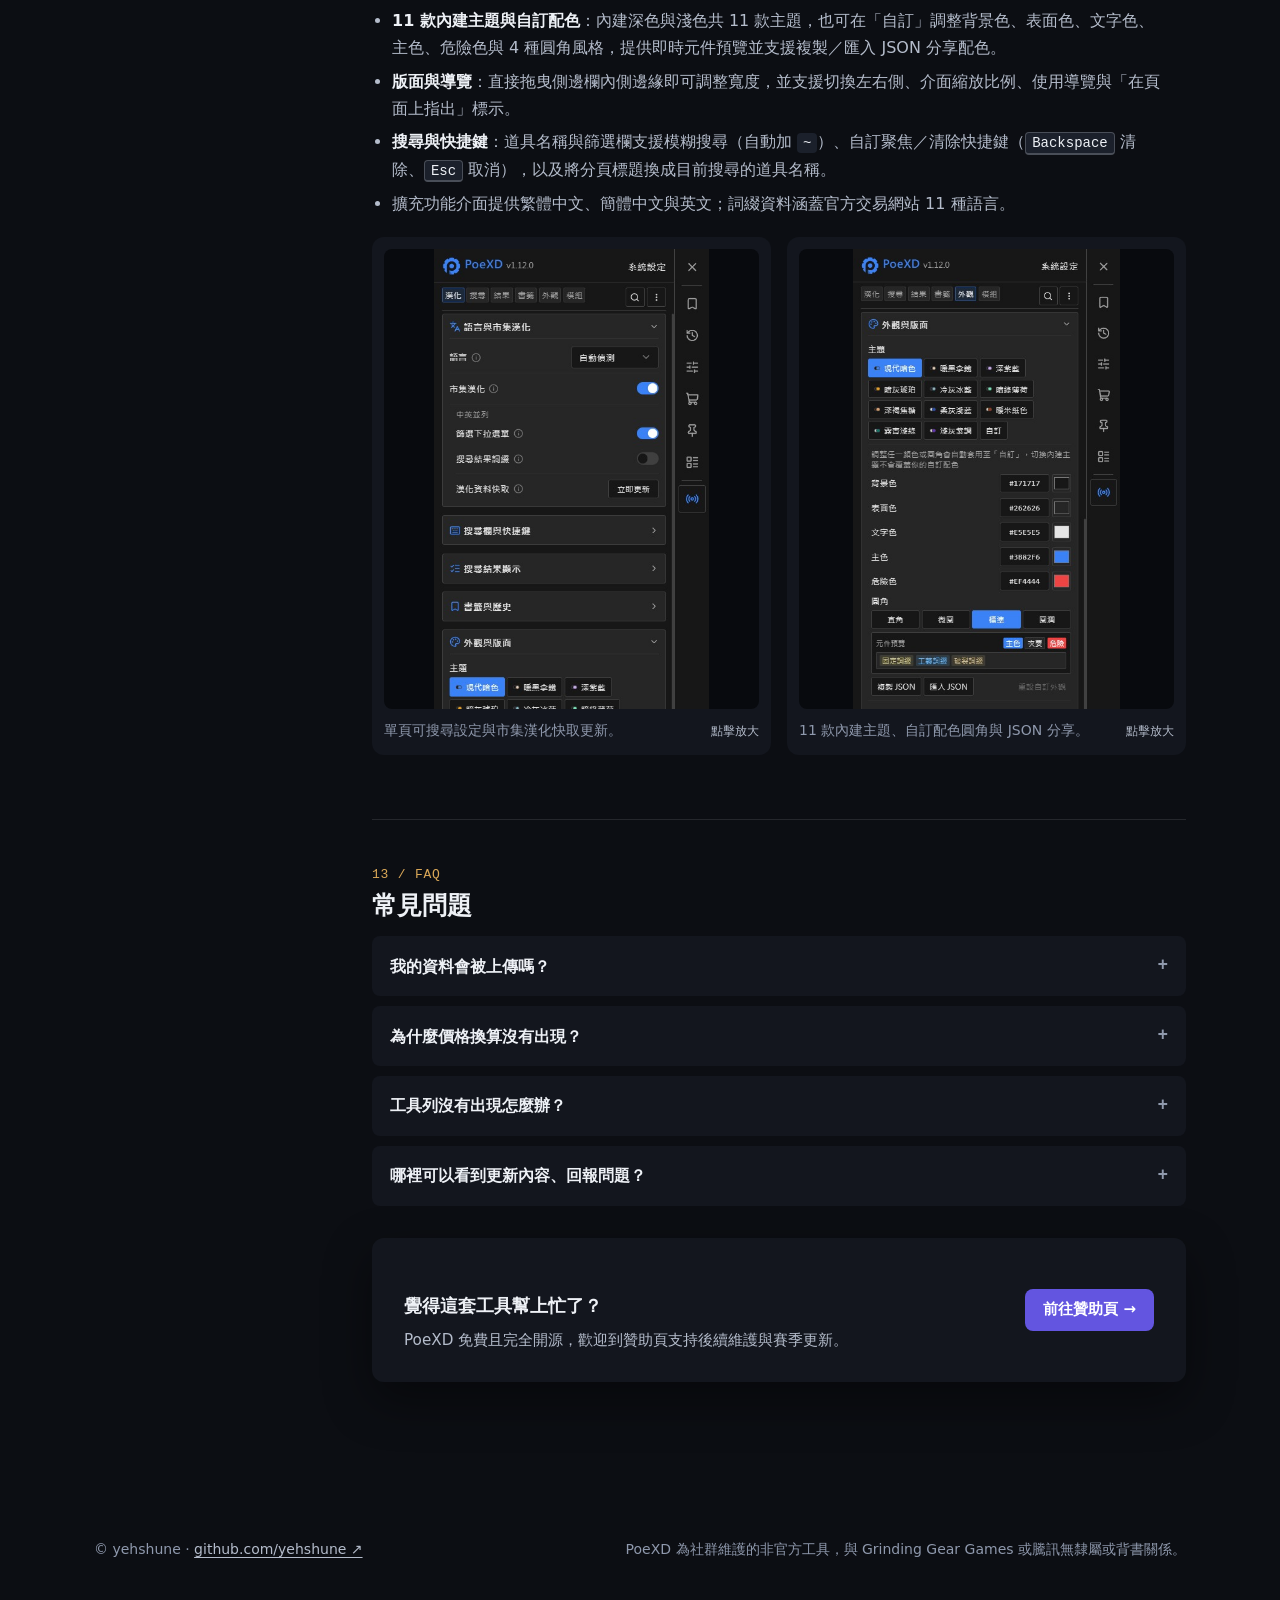
==== commit 2f8da96b: "docs(poexd): align translate-en and translate-zh comparison screenshots" ====
--- a/poexd/index.html
+++ b/poexd/index.html
@@ -384,13 +384,13 @@
         <div class="compare-pair-grid">
           <figure class="compare-pair-card">
             <button type="button" class="shot-btn" data-lightbox-src="../assets/poexd/translate-en.jpg" data-lightbox-alt="漢化前：國際服英文搜尋結果" data-lightbox-caption="漢化前：國際服英文市集搜尋結果">
-              <img src="../assets/poexd/translate-en.jpg" width="630" height="345" alt="漢化前：國際服英文搜尋結果">
+              <img src="../assets/poexd/translate-en.jpg" width="376" height="252" alt="漢化前：國際服英文搜尋結果">
             </button>
             <figcaption>BEFORE / 國際服英文原貌</figcaption>
           </figure>
           <figure class="compare-pair-card">
             <button type="button" class="shot-btn" data-lightbox-src="../assets/poexd/translate-zh.jpg" data-lightbox-alt="漢化後：同一筆搜尋結果以台服用語顯示中文" data-lightbox-caption="漢化後（台服用語）：同一筆搜尋結果直接顯示中文詞綴">
-              <img src="../assets/poexd/translate-zh.jpg" width="630" height="360" alt="漢化後：同一筆搜尋結果以台服用語顯示中文">
+              <img src="../assets/poexd/translate-zh.jpg" width="376" height="252" alt="漢化後：同一筆搜尋結果以台服用語顯示中文">
             </button>
             <figcaption>AFTER / 台服繁中漢化（支援中英並列）</figcaption>
           </figure>
@@ -402,9 +402,9 @@
             <span>右：漢化後（繁中）</span>
           </div>
           <div class="compare-viewport">
-            <img src="../assets/poexd/translate-en.jpg" width="630" height="345" alt="漢化前：國際服英文搜尋結果">
+            <img src="../assets/poexd/translate-en.jpg" width="376" height="252" alt="漢化前：國際服英文搜尋結果">
             <div class="compare-after-wrap">
-              <img src="../assets/poexd/translate-zh.jpg" width="630" height="360" alt="漢化後：同一筆搜尋結果以台服用語顯示中文">
+              <img src="../assets/poexd/translate-zh.jpg" width="376" height="252" alt="漢化後：同一筆搜尋結果以台服用語顯示中文">
             </div>
             <span class="compare-handle" aria-hidden="true"></span>
           </div>
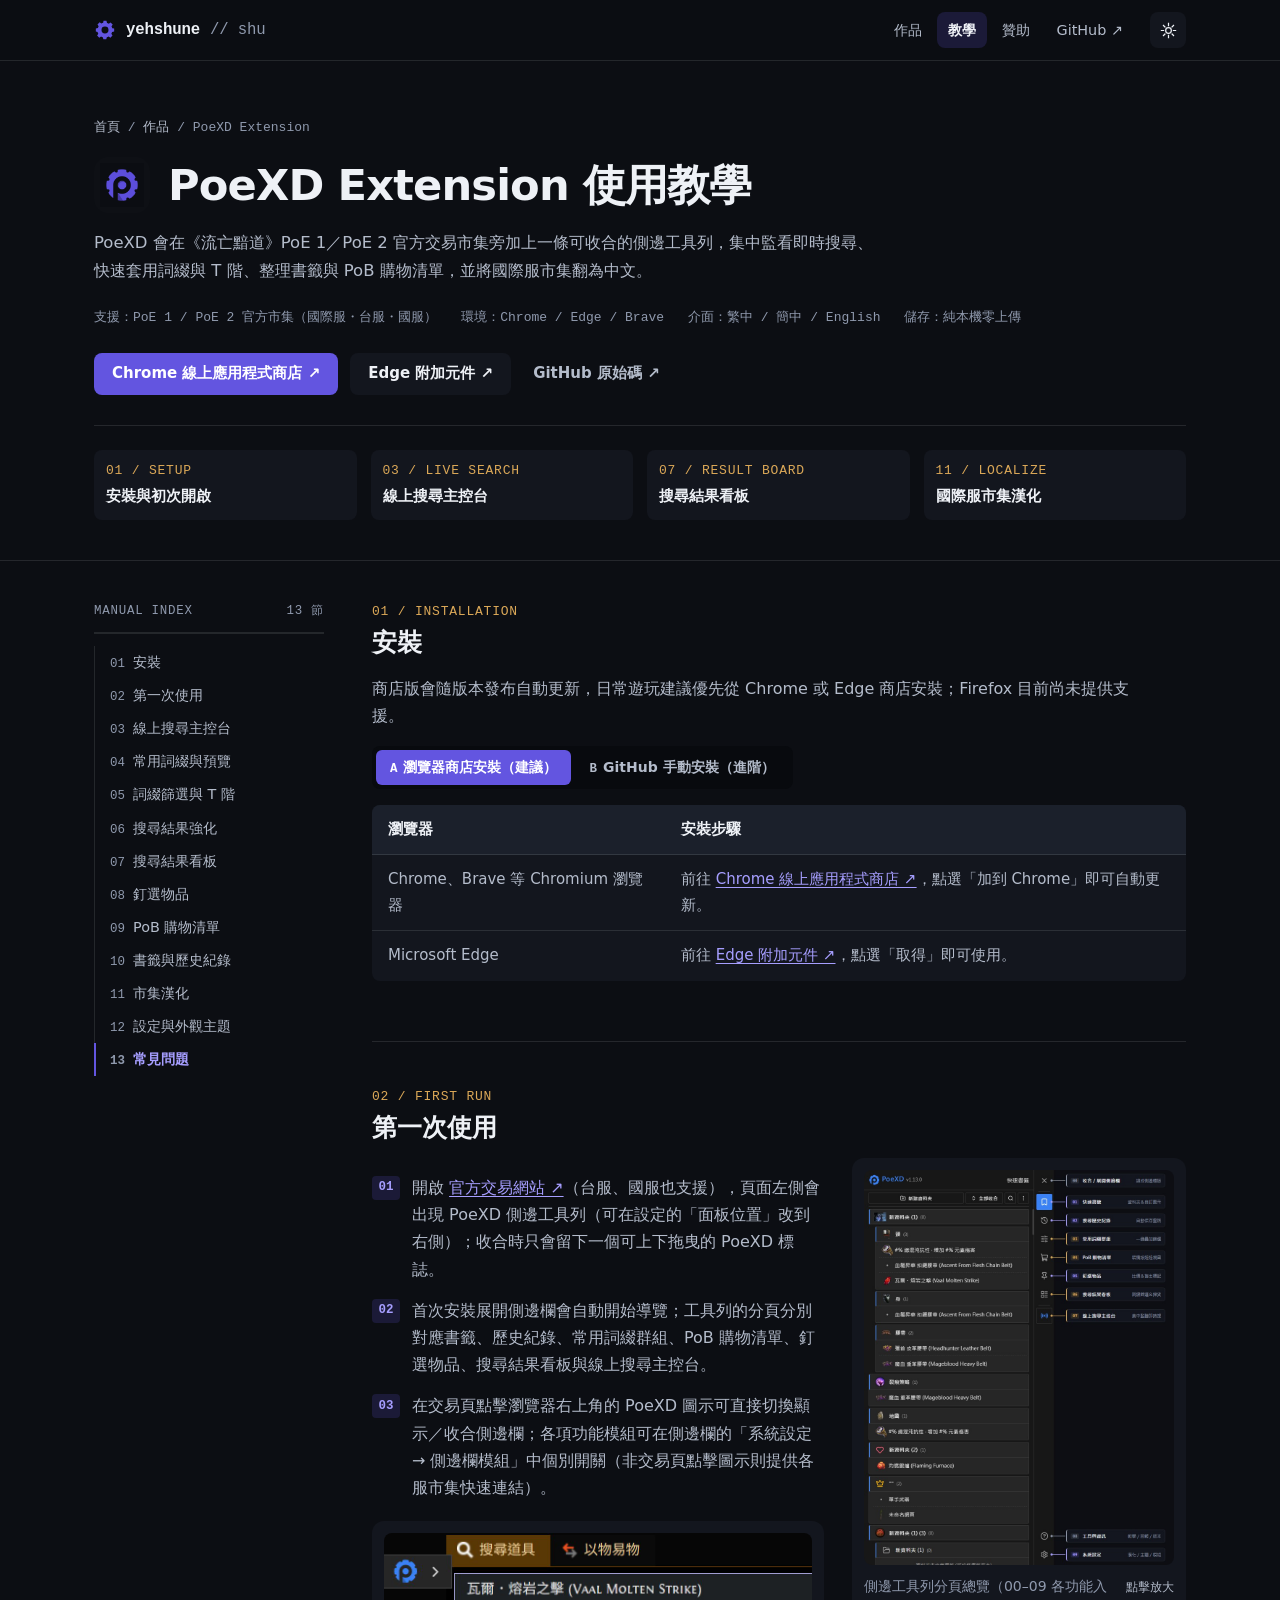
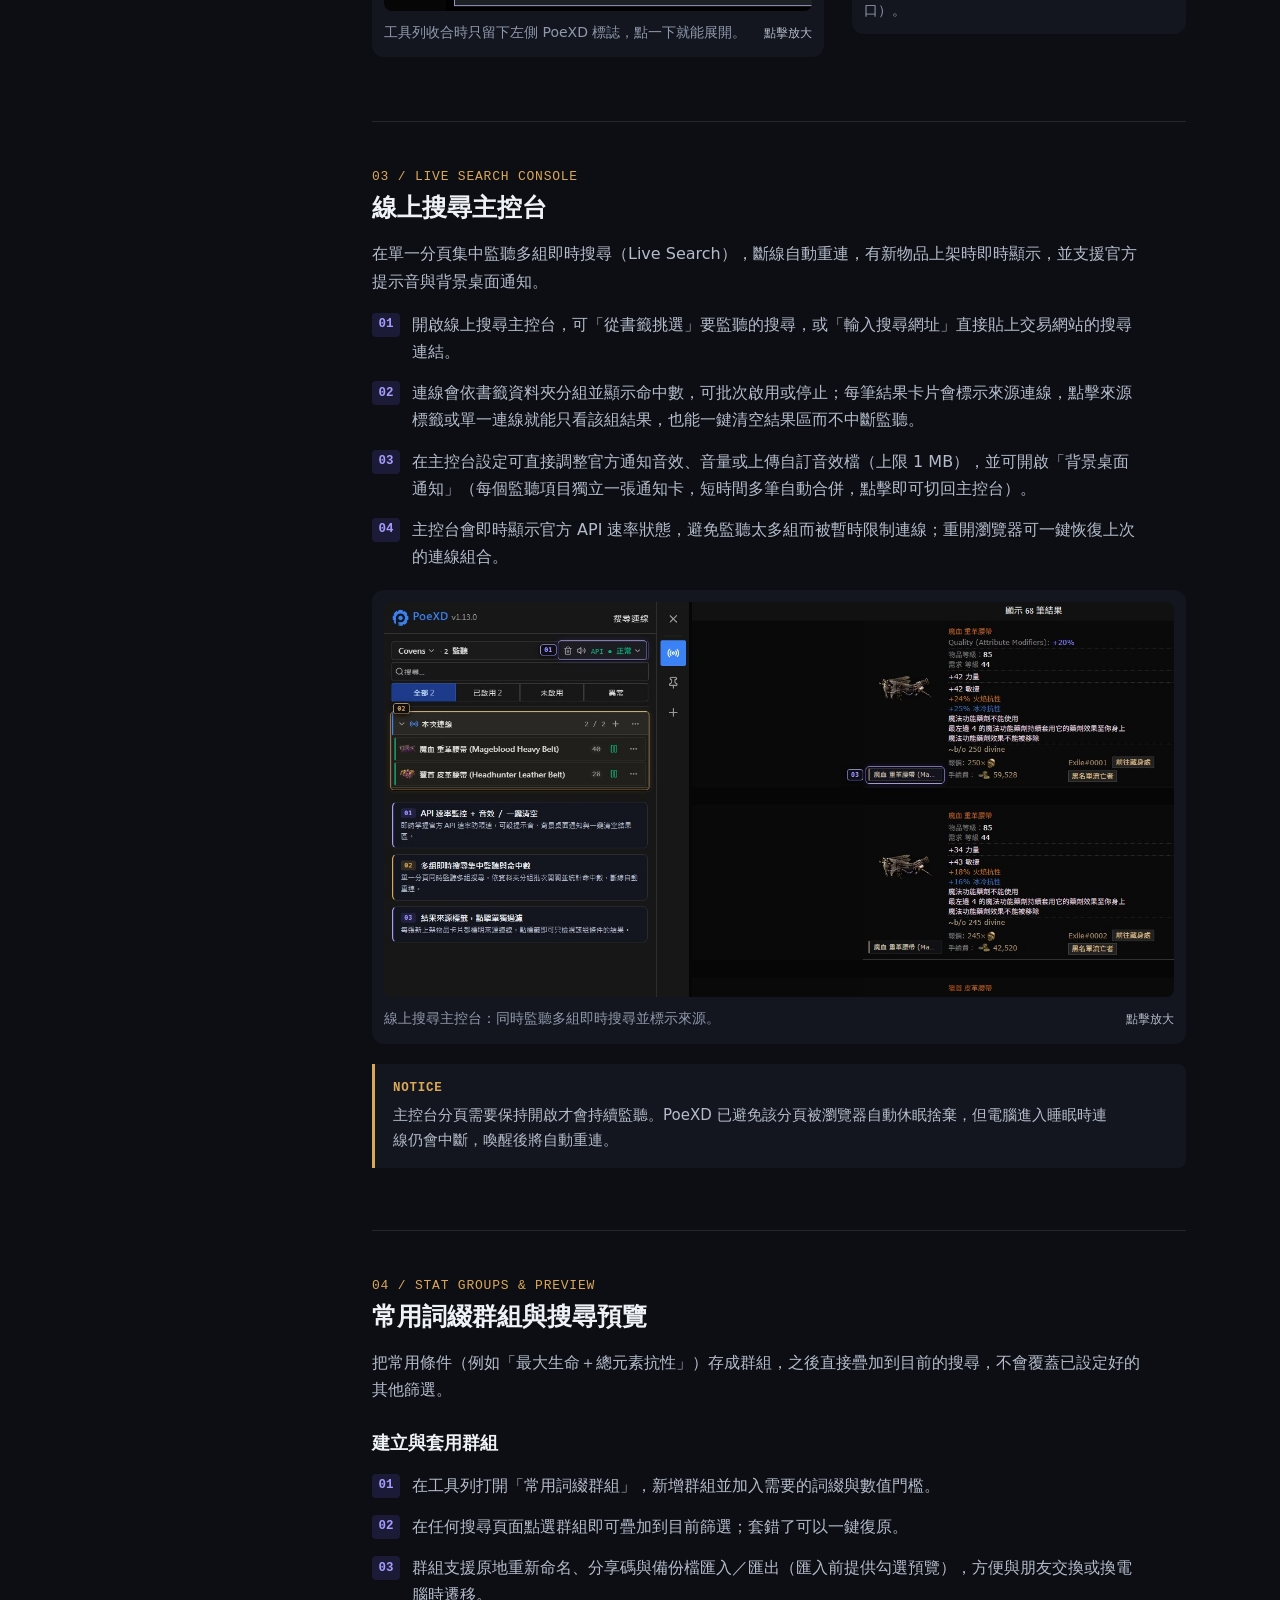
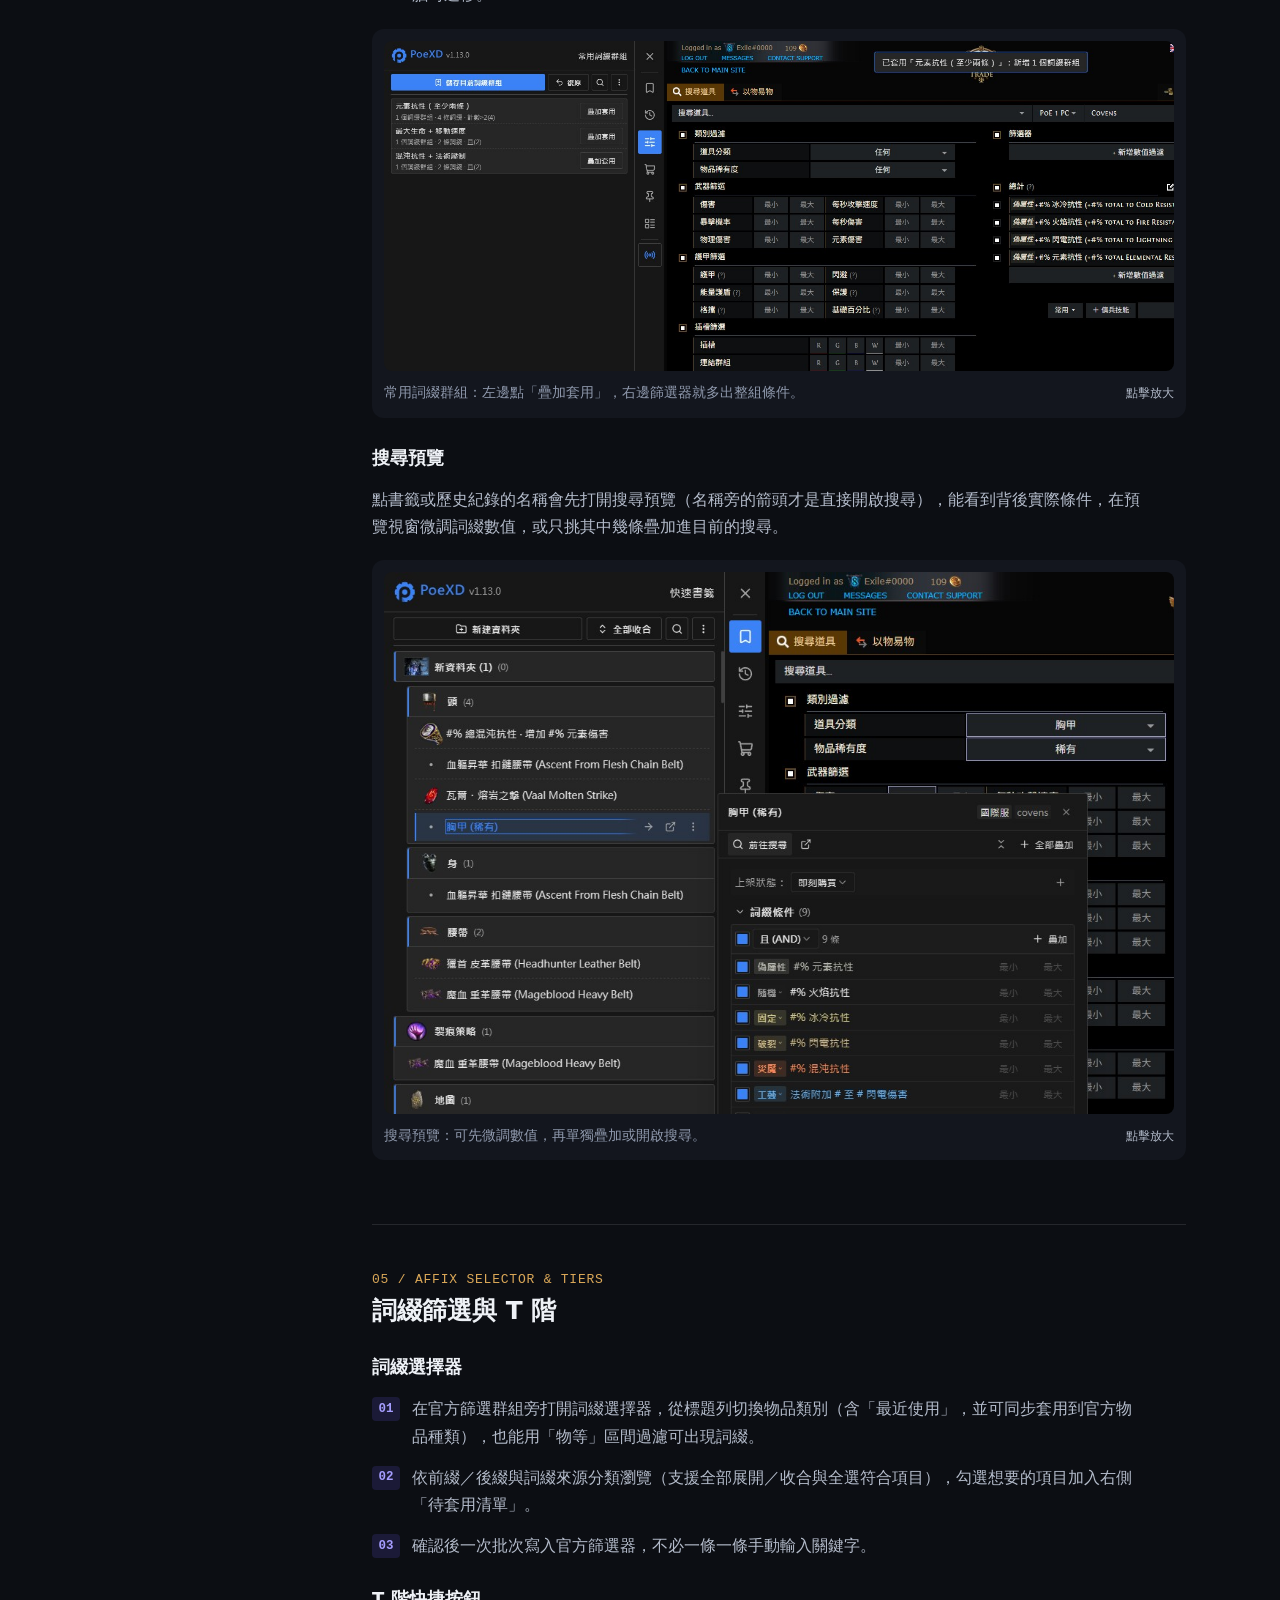
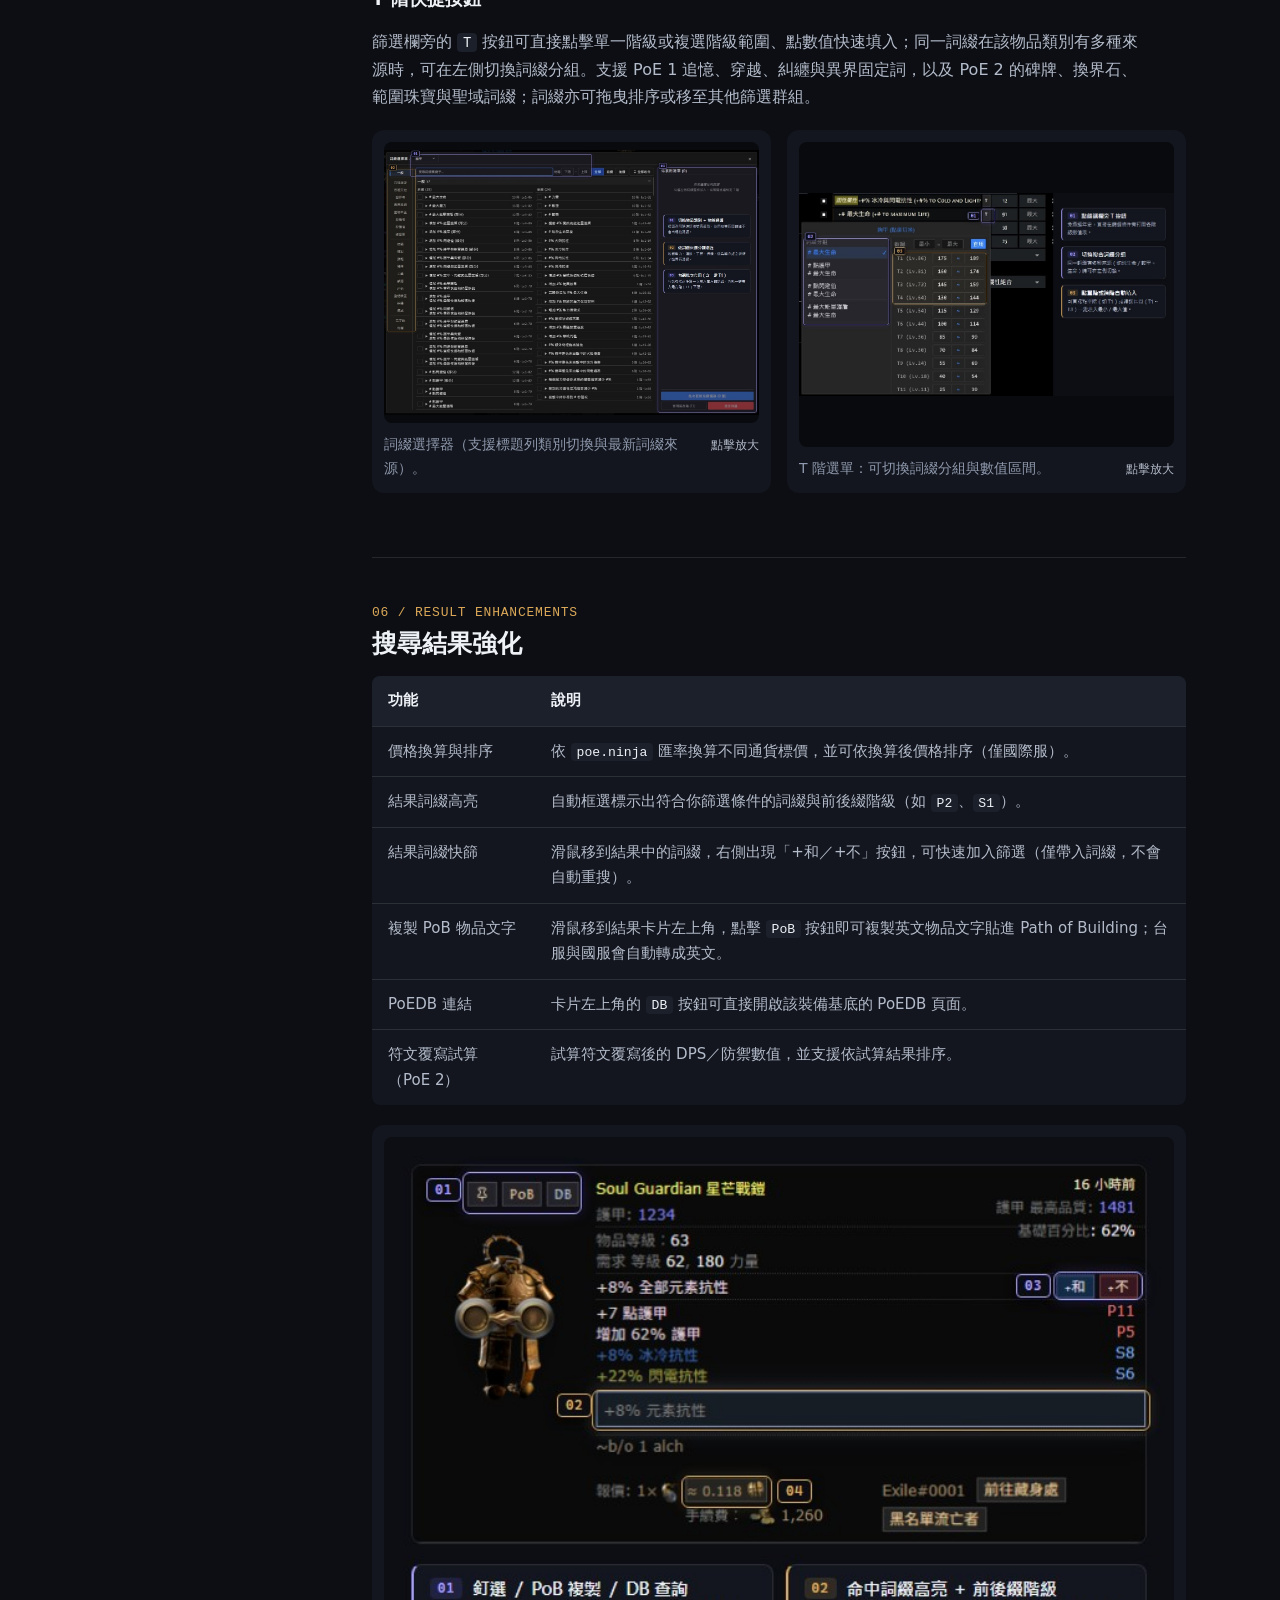
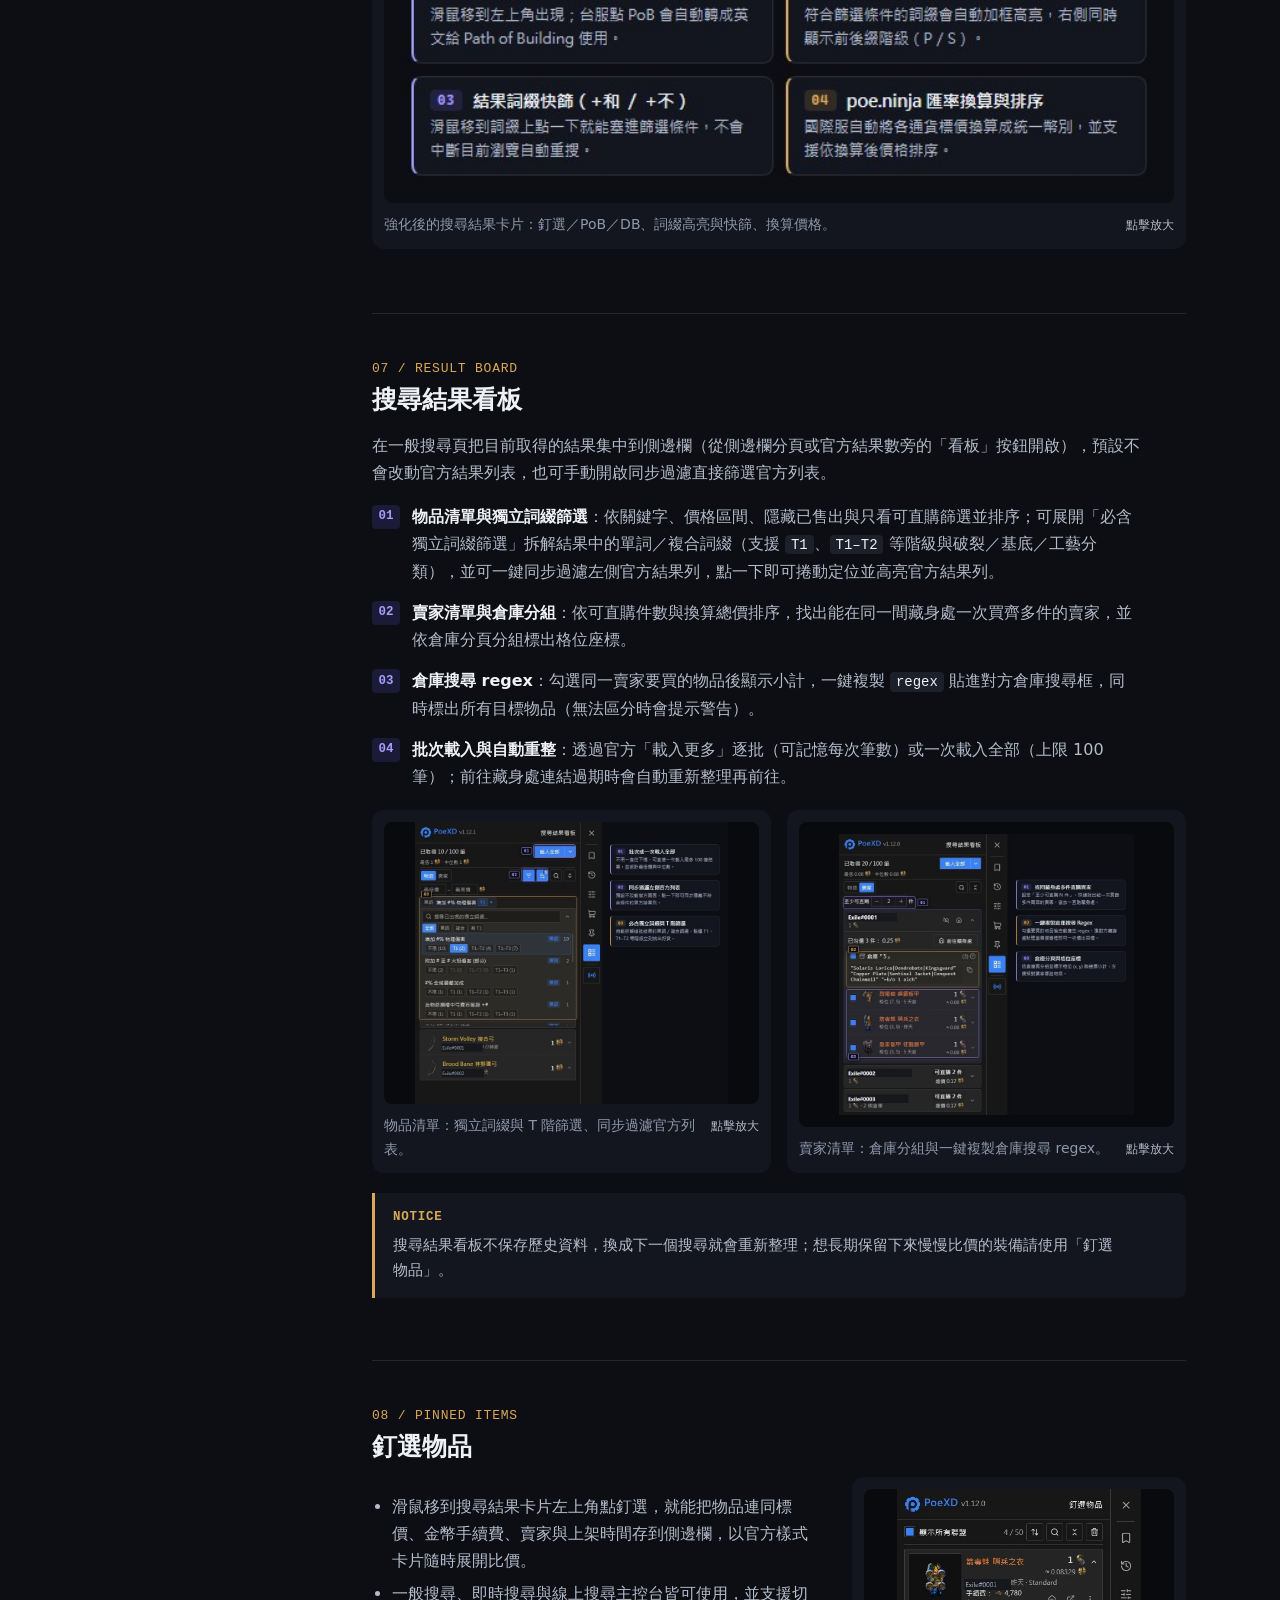
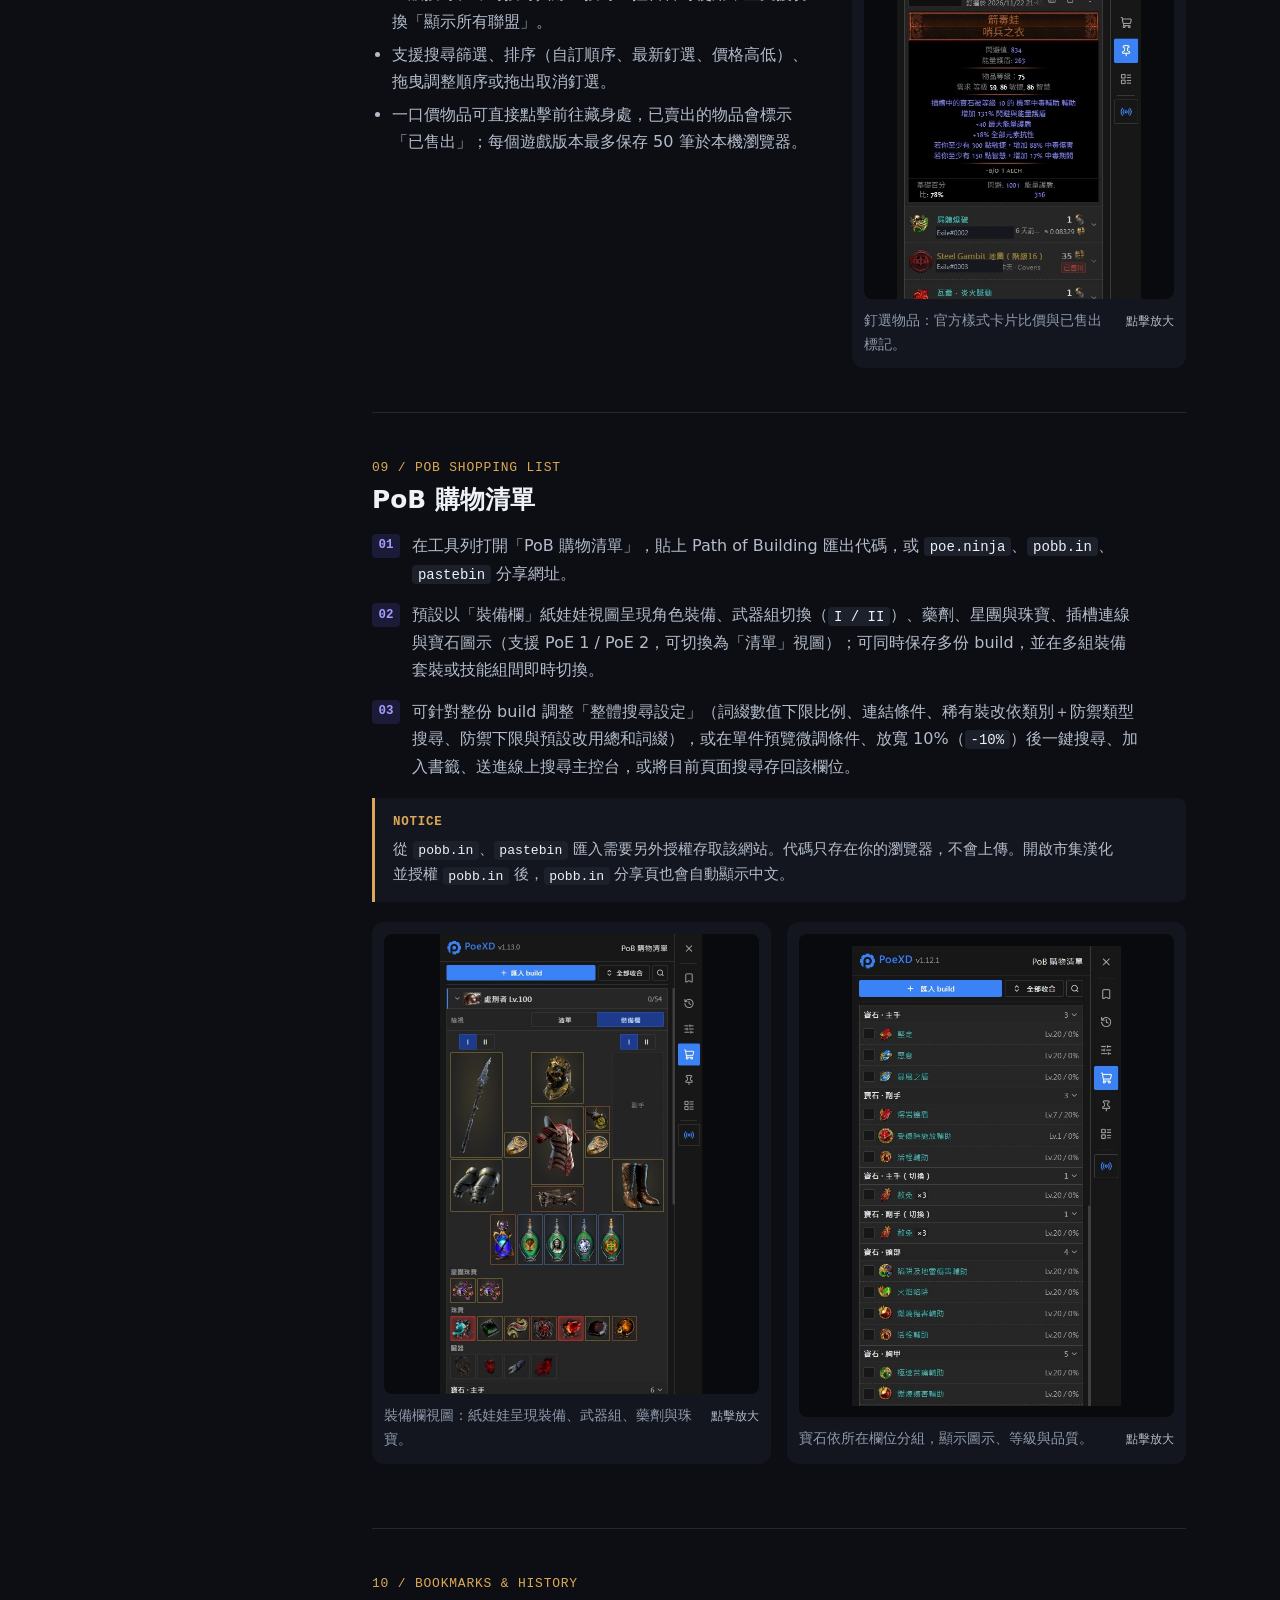
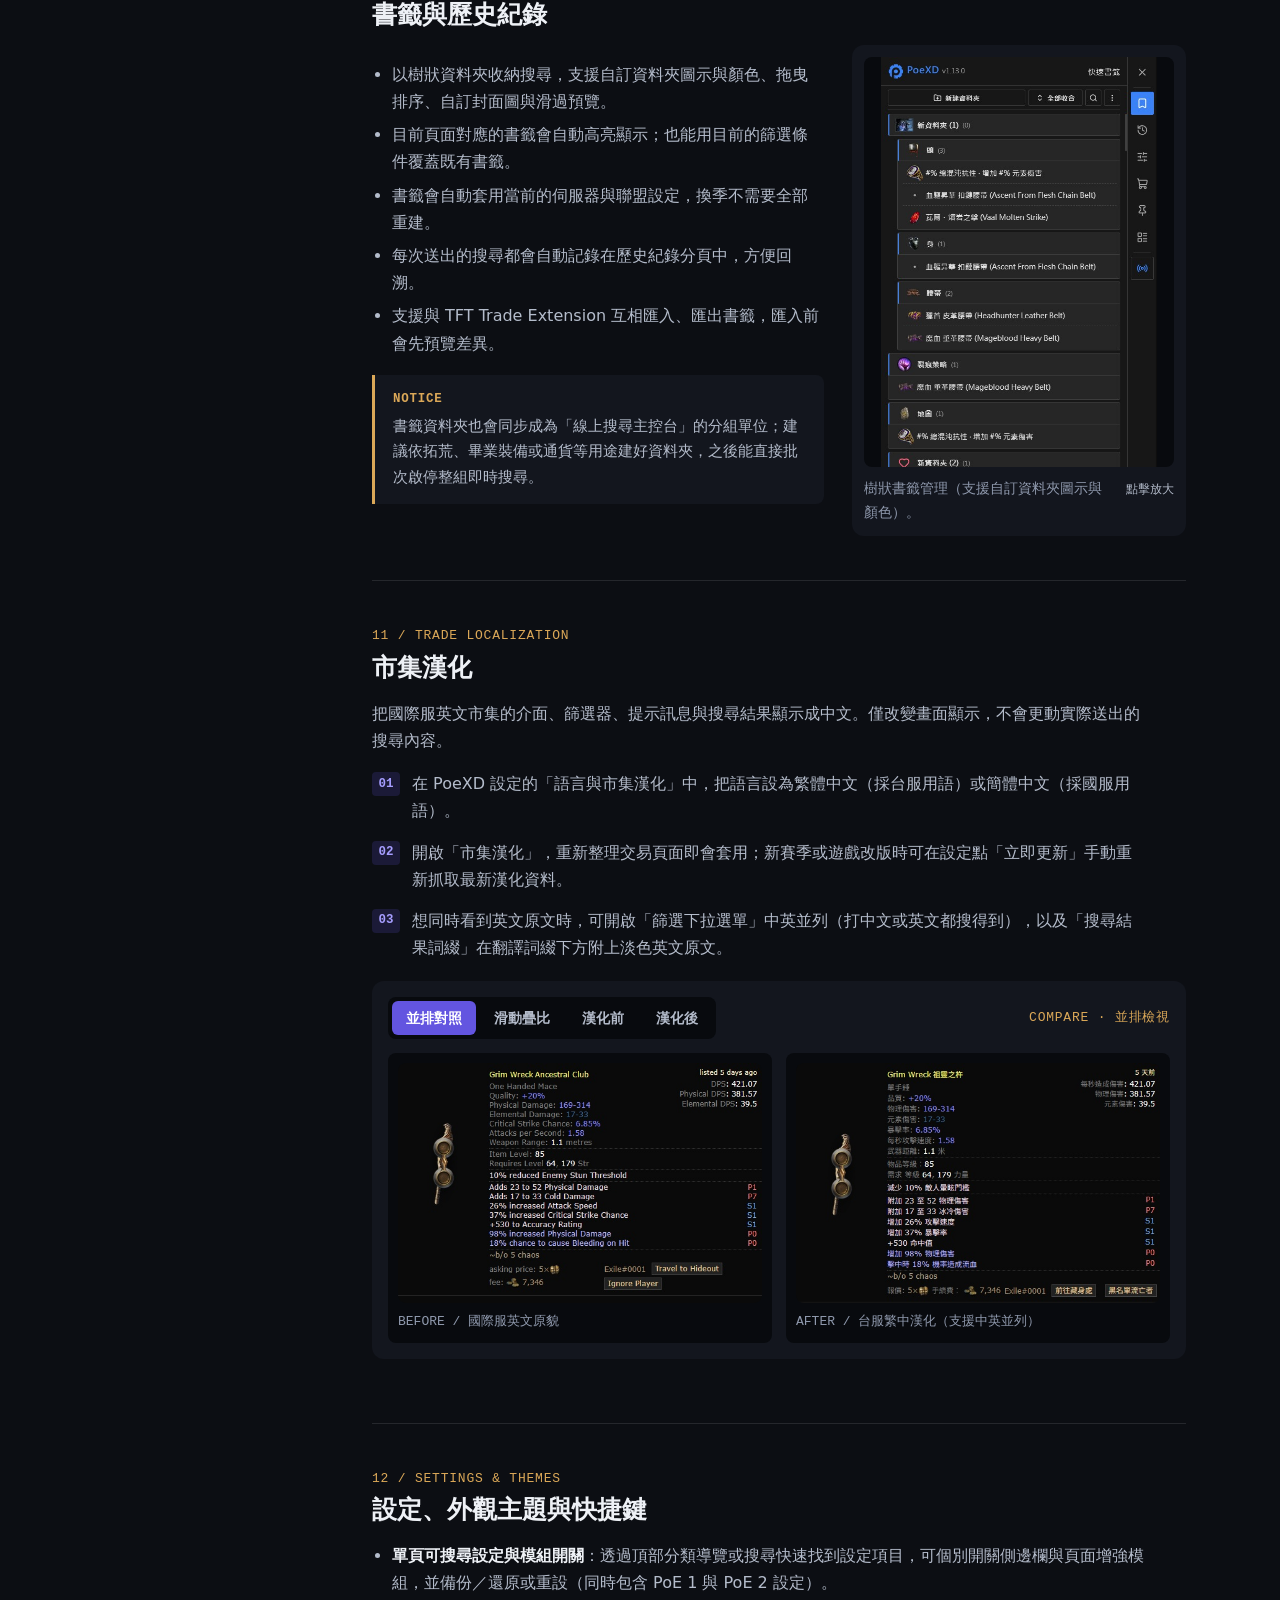
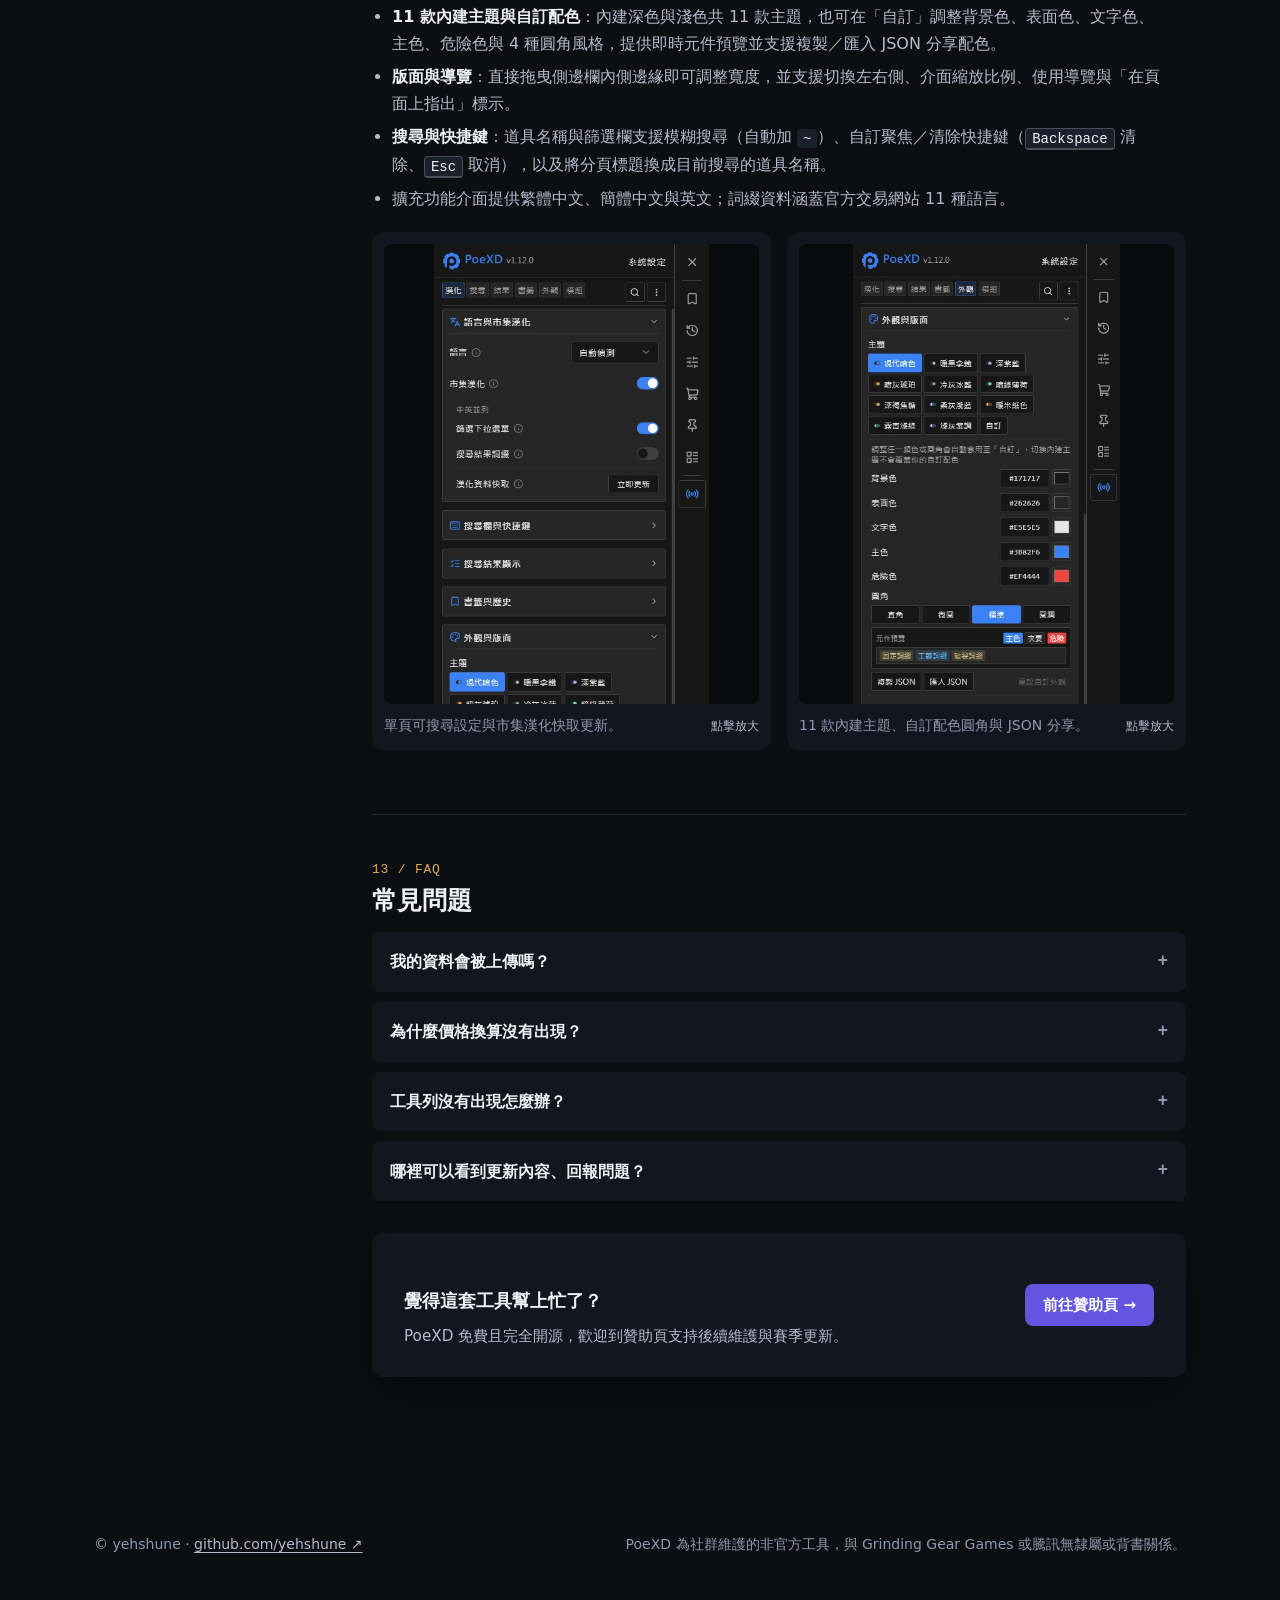
==== commit 3477f377: "docs(poexd): replace translation comparison images with native-res captures" ====
--- a/poexd/index.html
+++ b/poexd/index.html
@@ -384,13 +384,13 @@
         <div class="compare-pair-grid">
           <figure class="compare-pair-card">
             <button type="button" class="shot-btn" data-lightbox-src="../assets/poexd/translate-en.jpg" data-lightbox-alt="漢化前：國際服英文搜尋結果" data-lightbox-caption="漢化前：國際服英文市集搜尋結果">
-              <img src="../assets/poexd/translate-en.jpg" width="376" height="252" alt="漢化前：國際服英文搜尋結果">
+              <img src="../assets/poexd/translate-en.jpg" width="587" height="386" alt="漢化前：國際服英文搜尋結果">
             </button>
             <figcaption>BEFORE / 國際服英文原貌</figcaption>
           </figure>
           <figure class="compare-pair-card">
             <button type="button" class="shot-btn" data-lightbox-src="../assets/poexd/translate-zh.jpg" data-lightbox-alt="漢化後：同一筆搜尋結果以台服用語顯示中文" data-lightbox-caption="漢化後（台服用語）：同一筆搜尋結果直接顯示中文詞綴">
-              <img src="../assets/poexd/translate-zh.jpg" width="376" height="252" alt="漢化後：同一筆搜尋結果以台服用語顯示中文">
+              <img src="../assets/poexd/translate-zh.jpg" width="587" height="386" alt="漢化後：同一筆搜尋結果以台服用語顯示中文">
             </button>
             <figcaption>AFTER / 台服繁中漢化（支援中英並列）</figcaption>
           </figure>
@@ -402,9 +402,9 @@
             <span>右：漢化後（繁中）</span>
           </div>
           <div class="compare-viewport">
-            <img src="../assets/poexd/translate-en.jpg" width="376" height="252" alt="漢化前：國際服英文搜尋結果">
+            <img src="../assets/poexd/translate-en.jpg" width="587" height="386" alt="漢化前：國際服英文搜尋結果">
             <div class="compare-after-wrap">
-              <img src="../assets/poexd/translate-zh.jpg" width="376" height="252" alt="漢化後：同一筆搜尋結果以台服用語顯示中文">
+              <img src="../assets/poexd/translate-zh.jpg" width="587" height="386" alt="漢化後：同一筆搜尋結果以台服用語顯示中文">
             </div>
             <span class="compare-handle" aria-hidden="true"></span>
           </div>
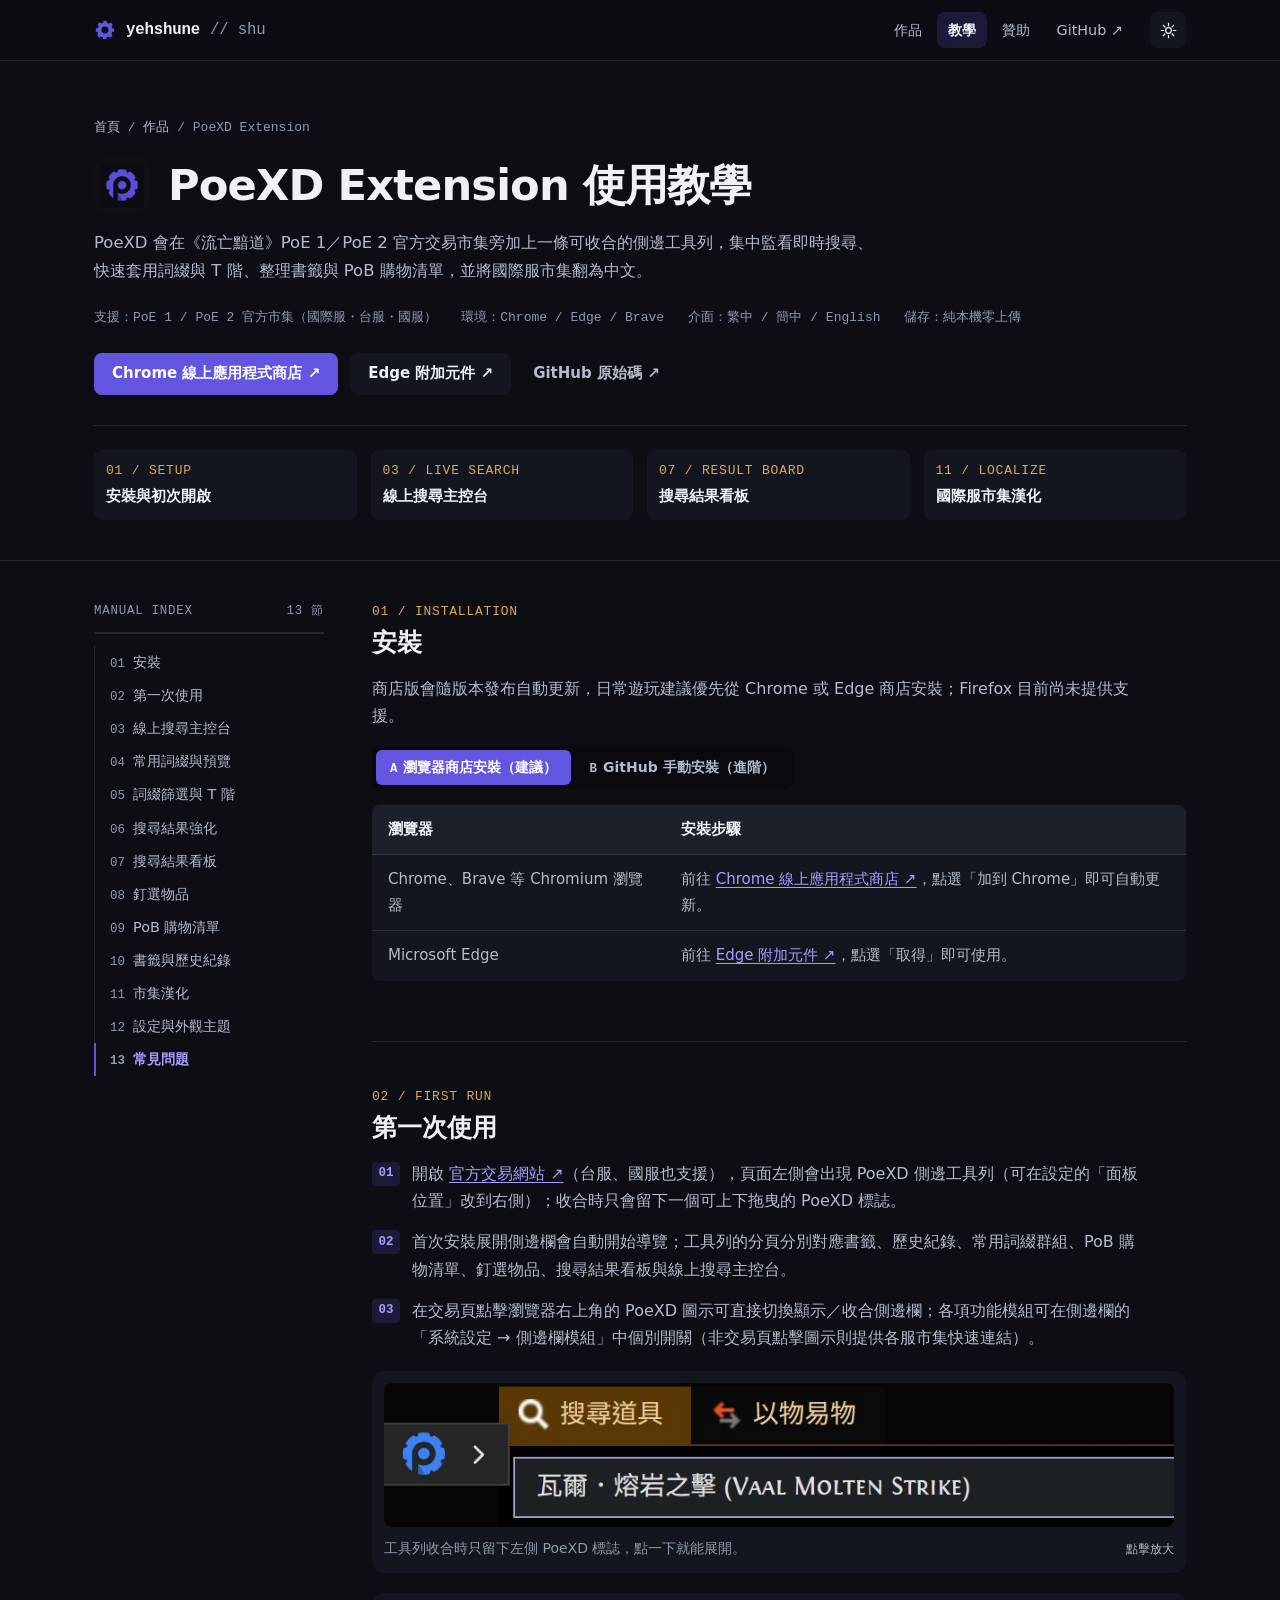
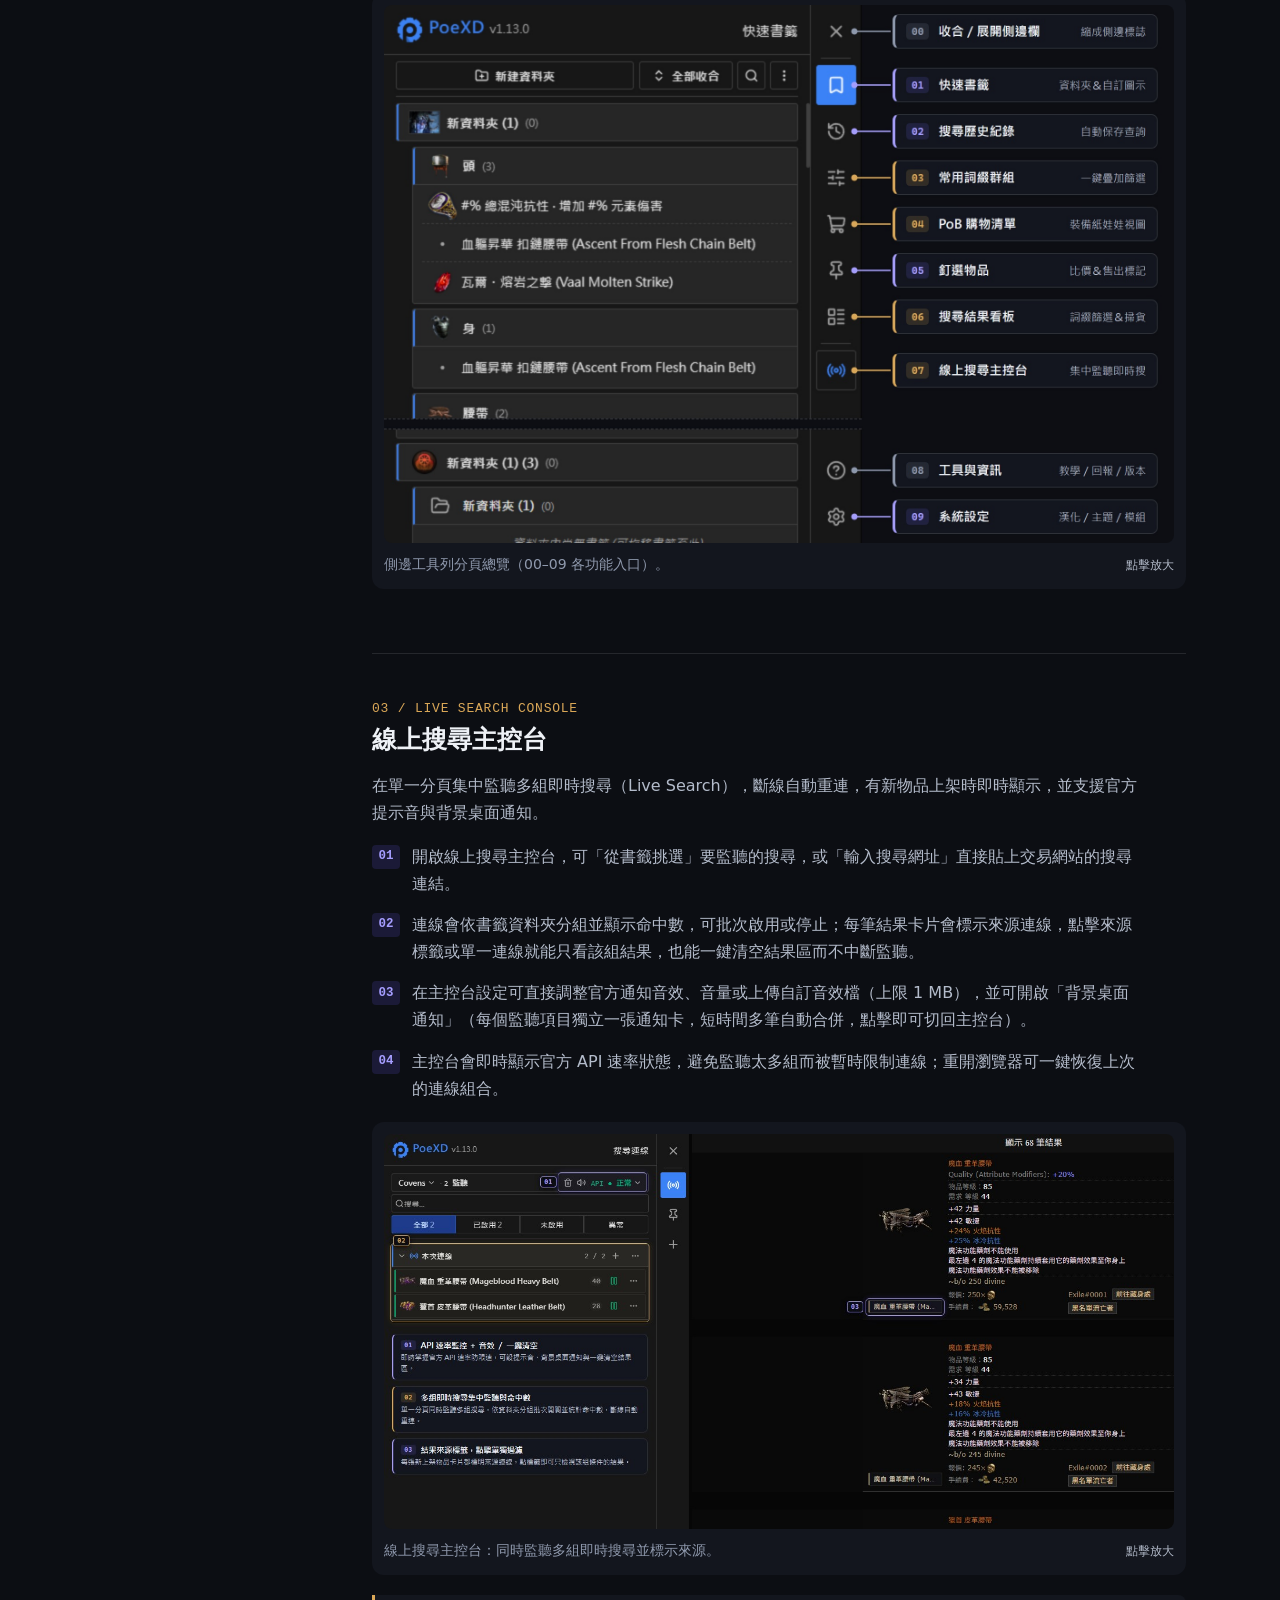
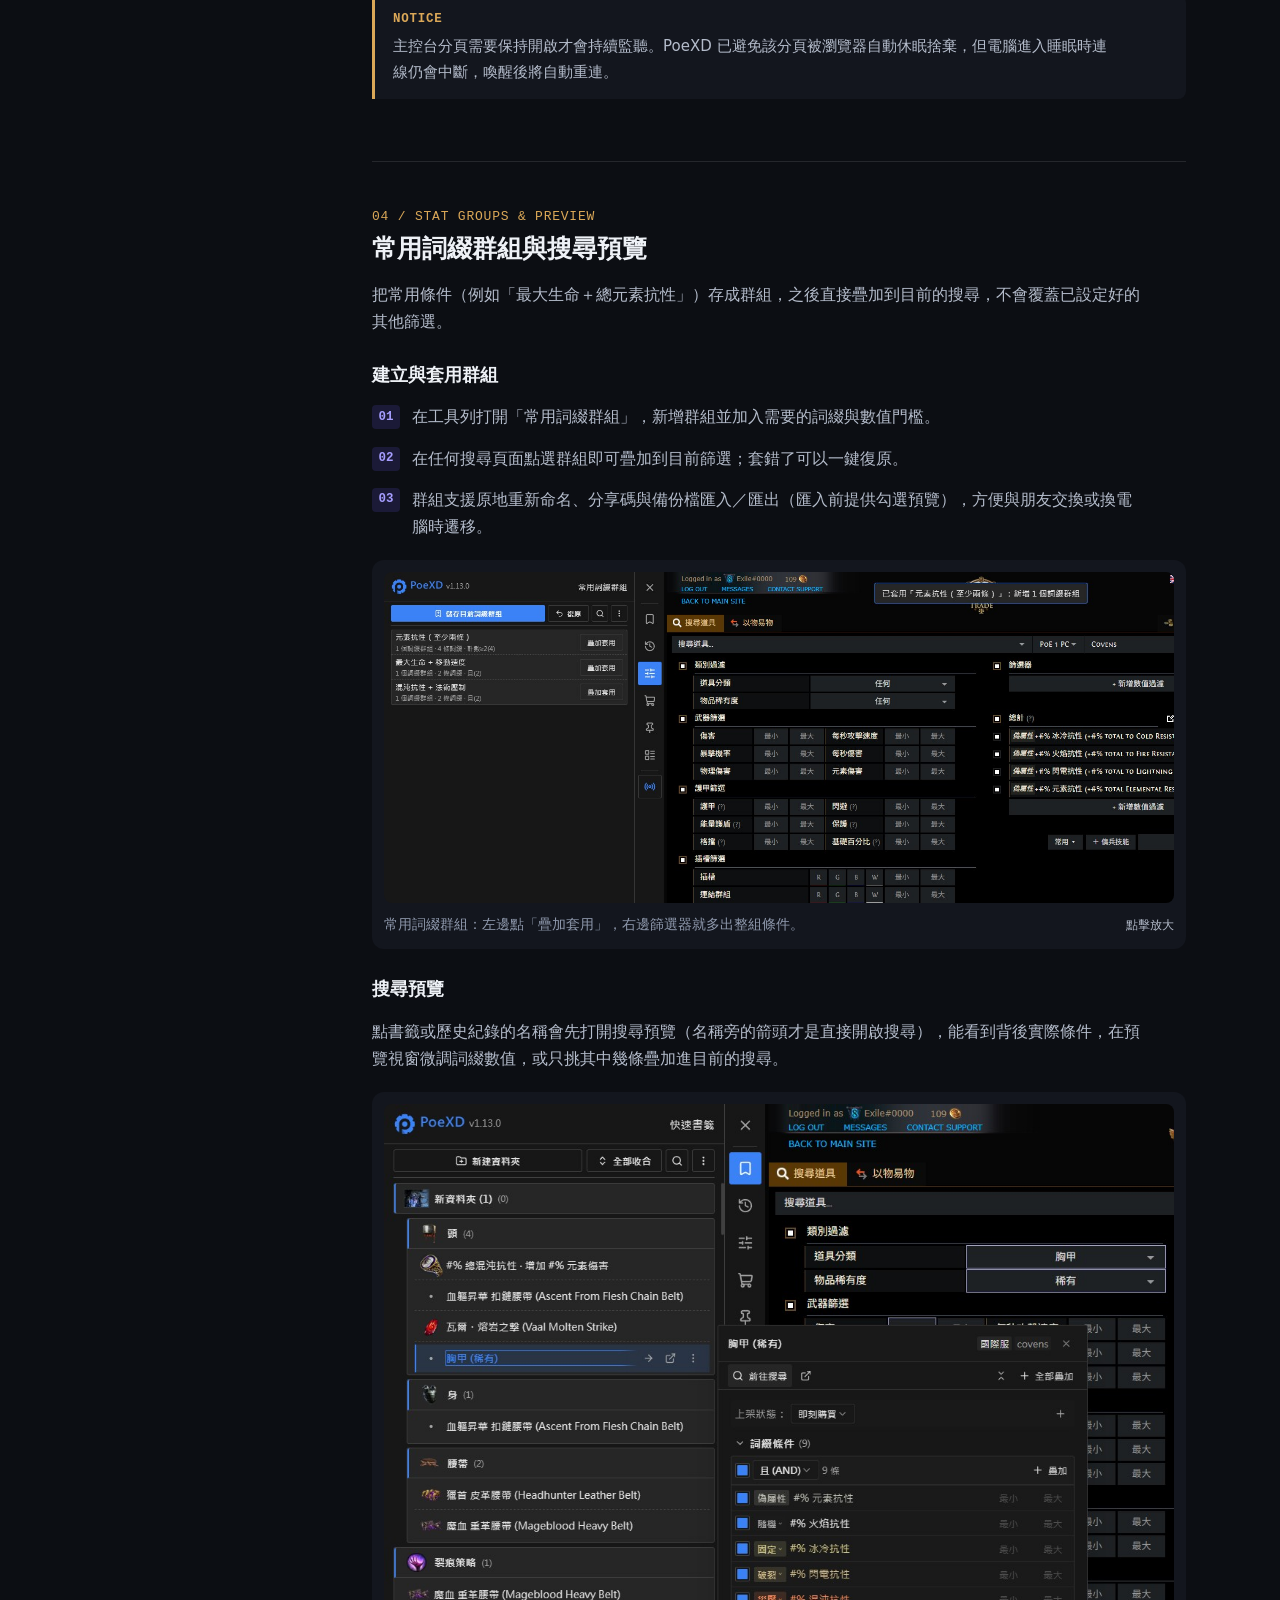
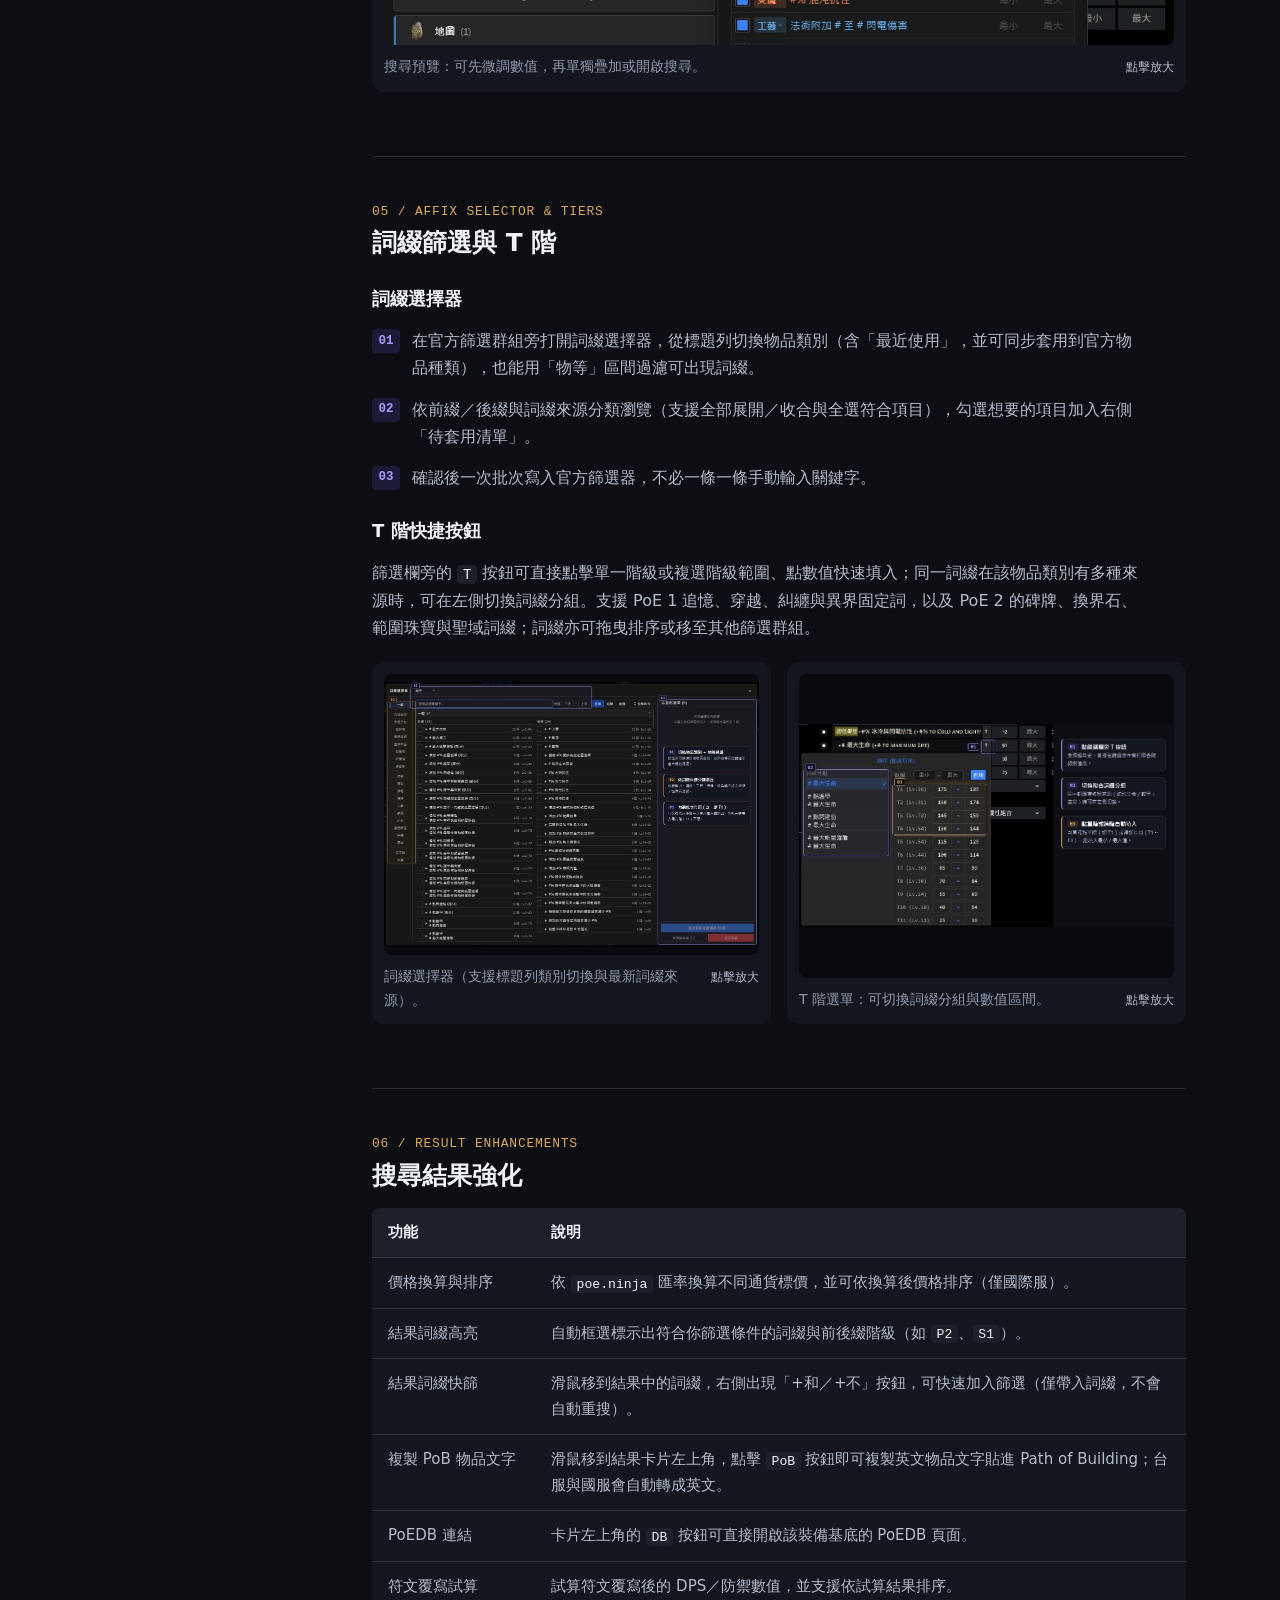
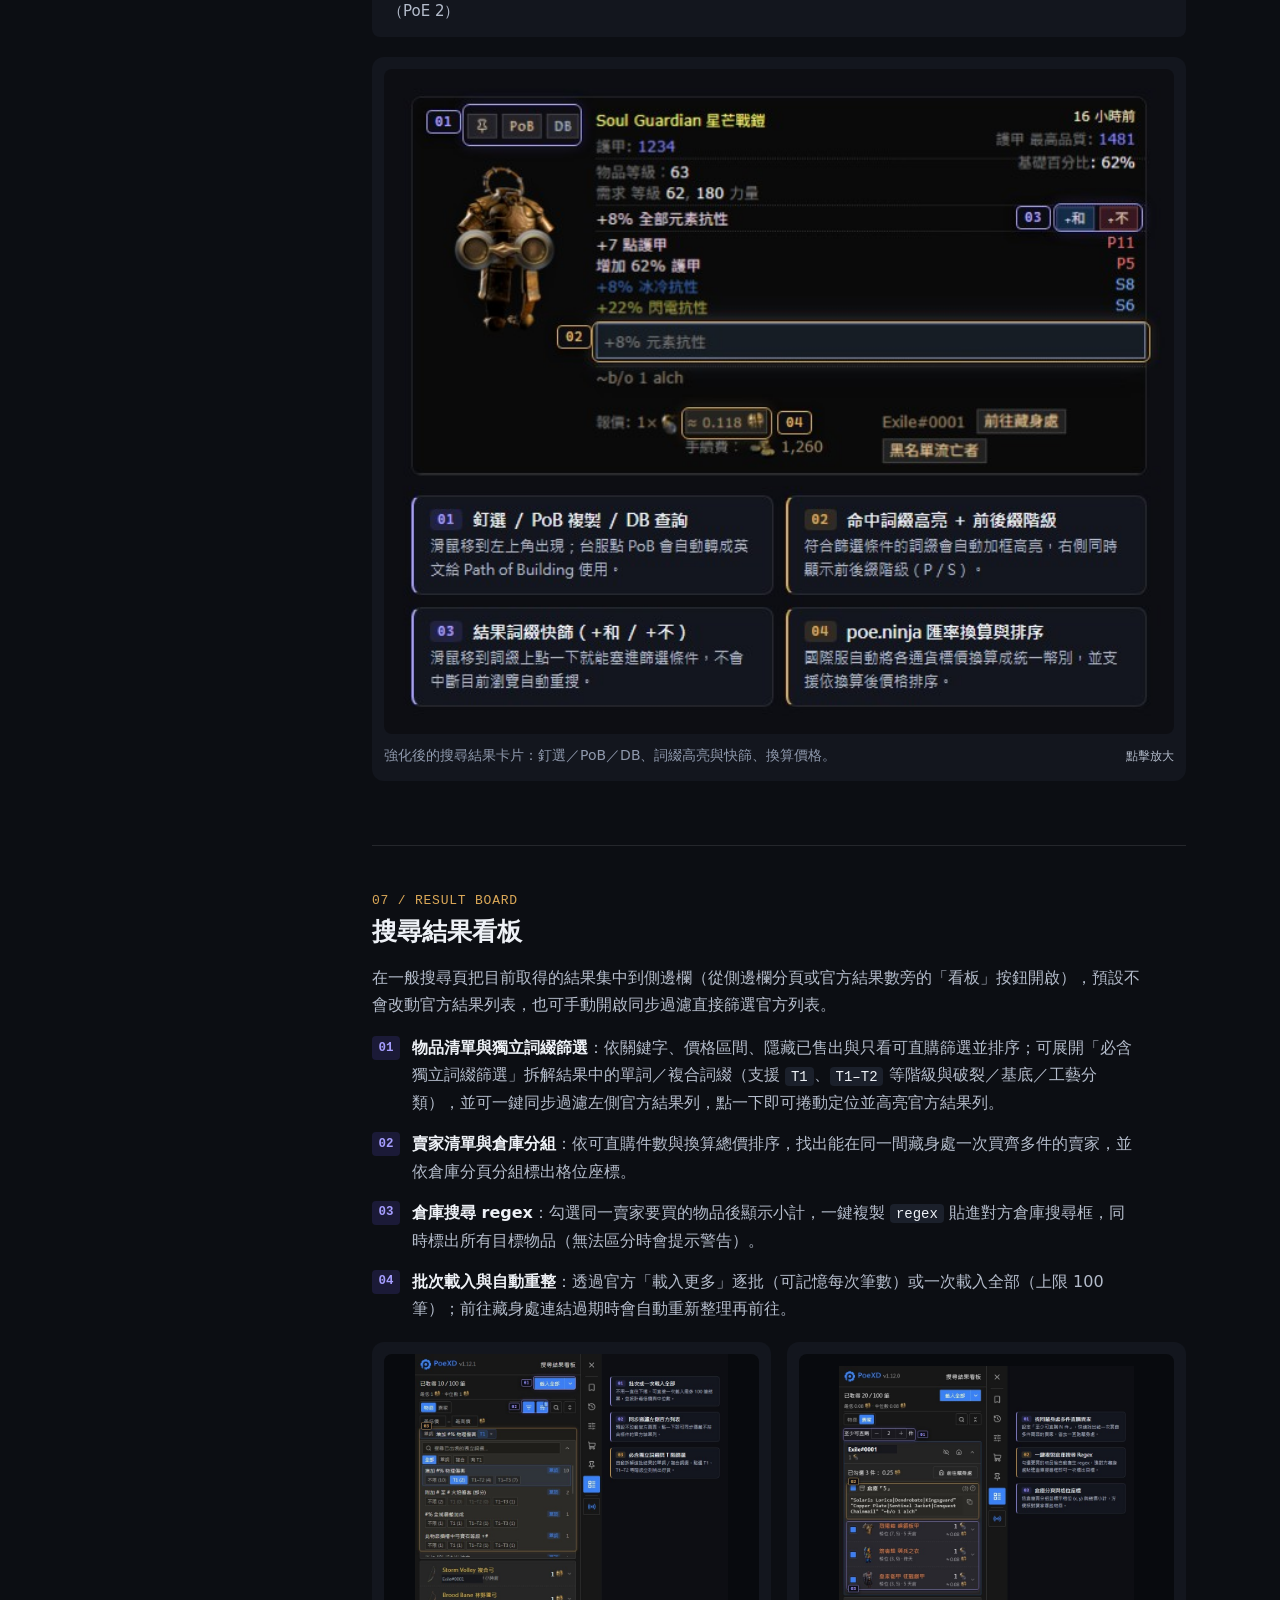
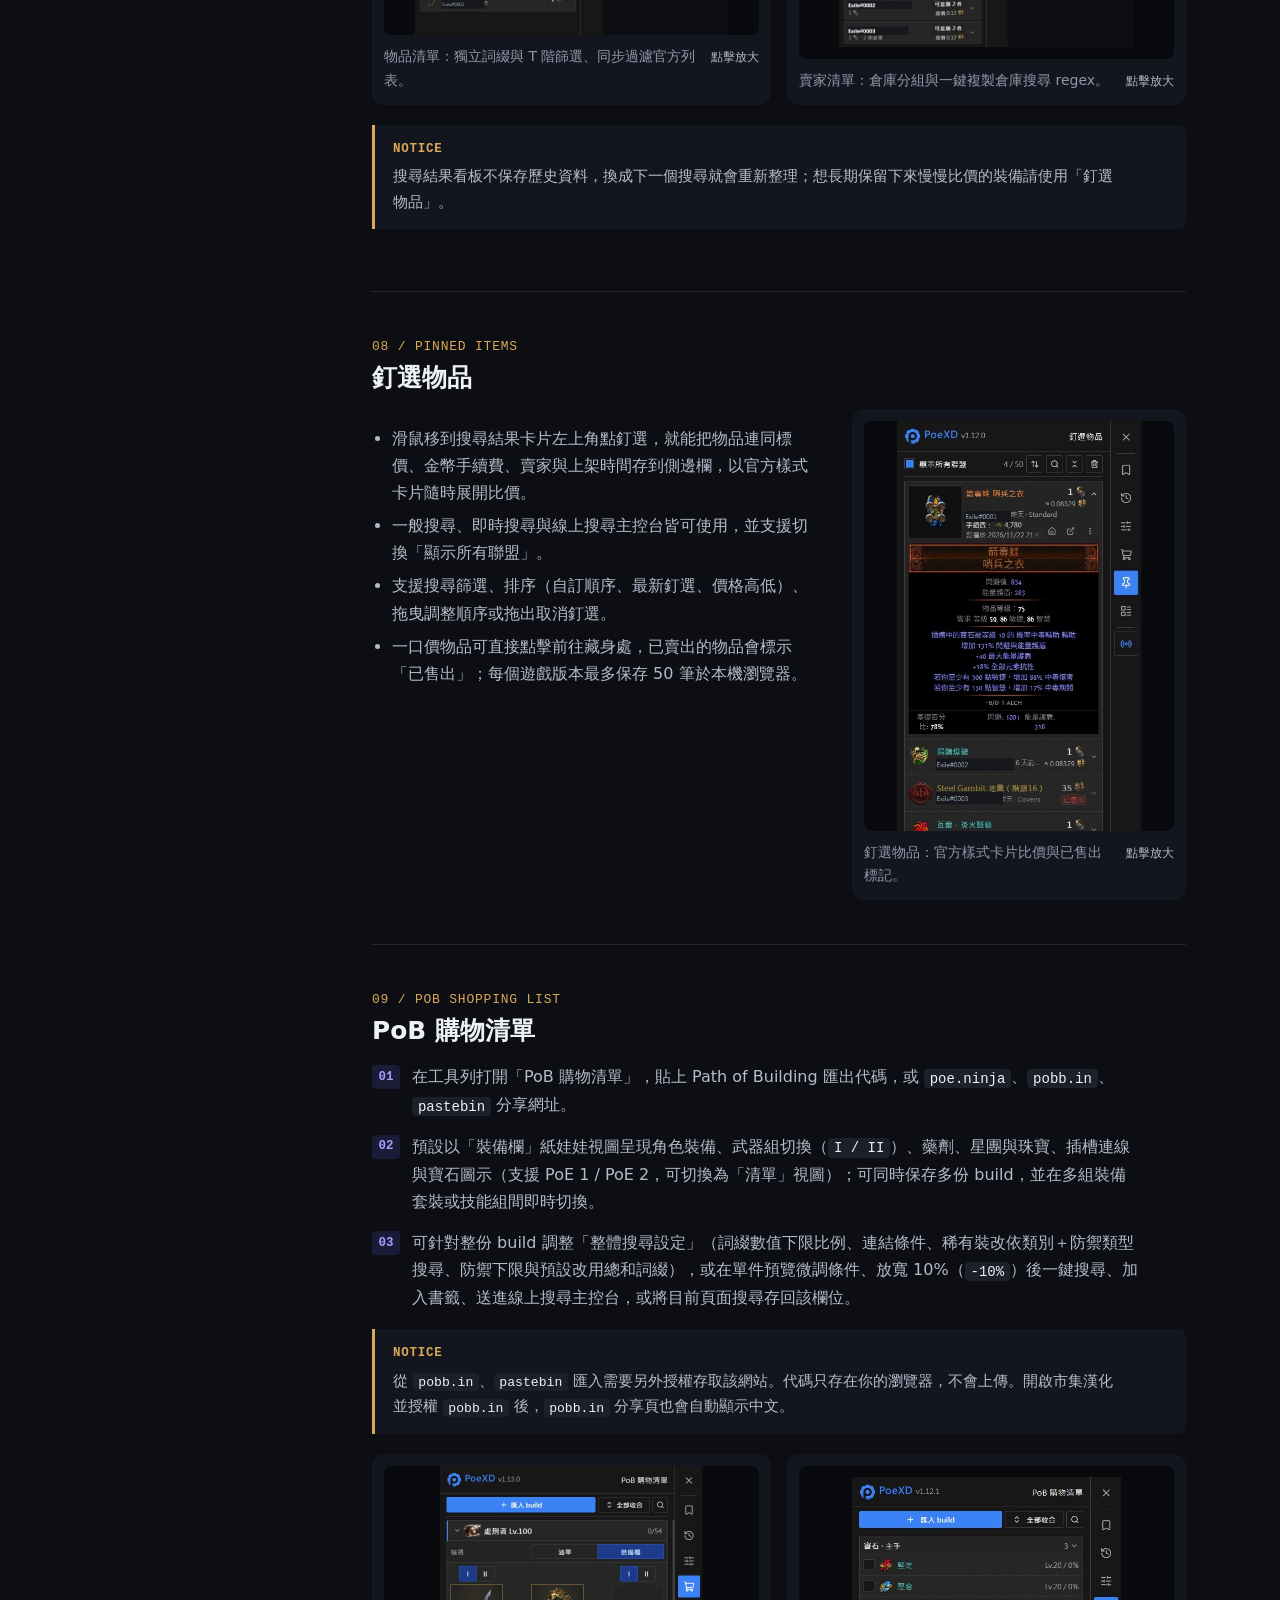
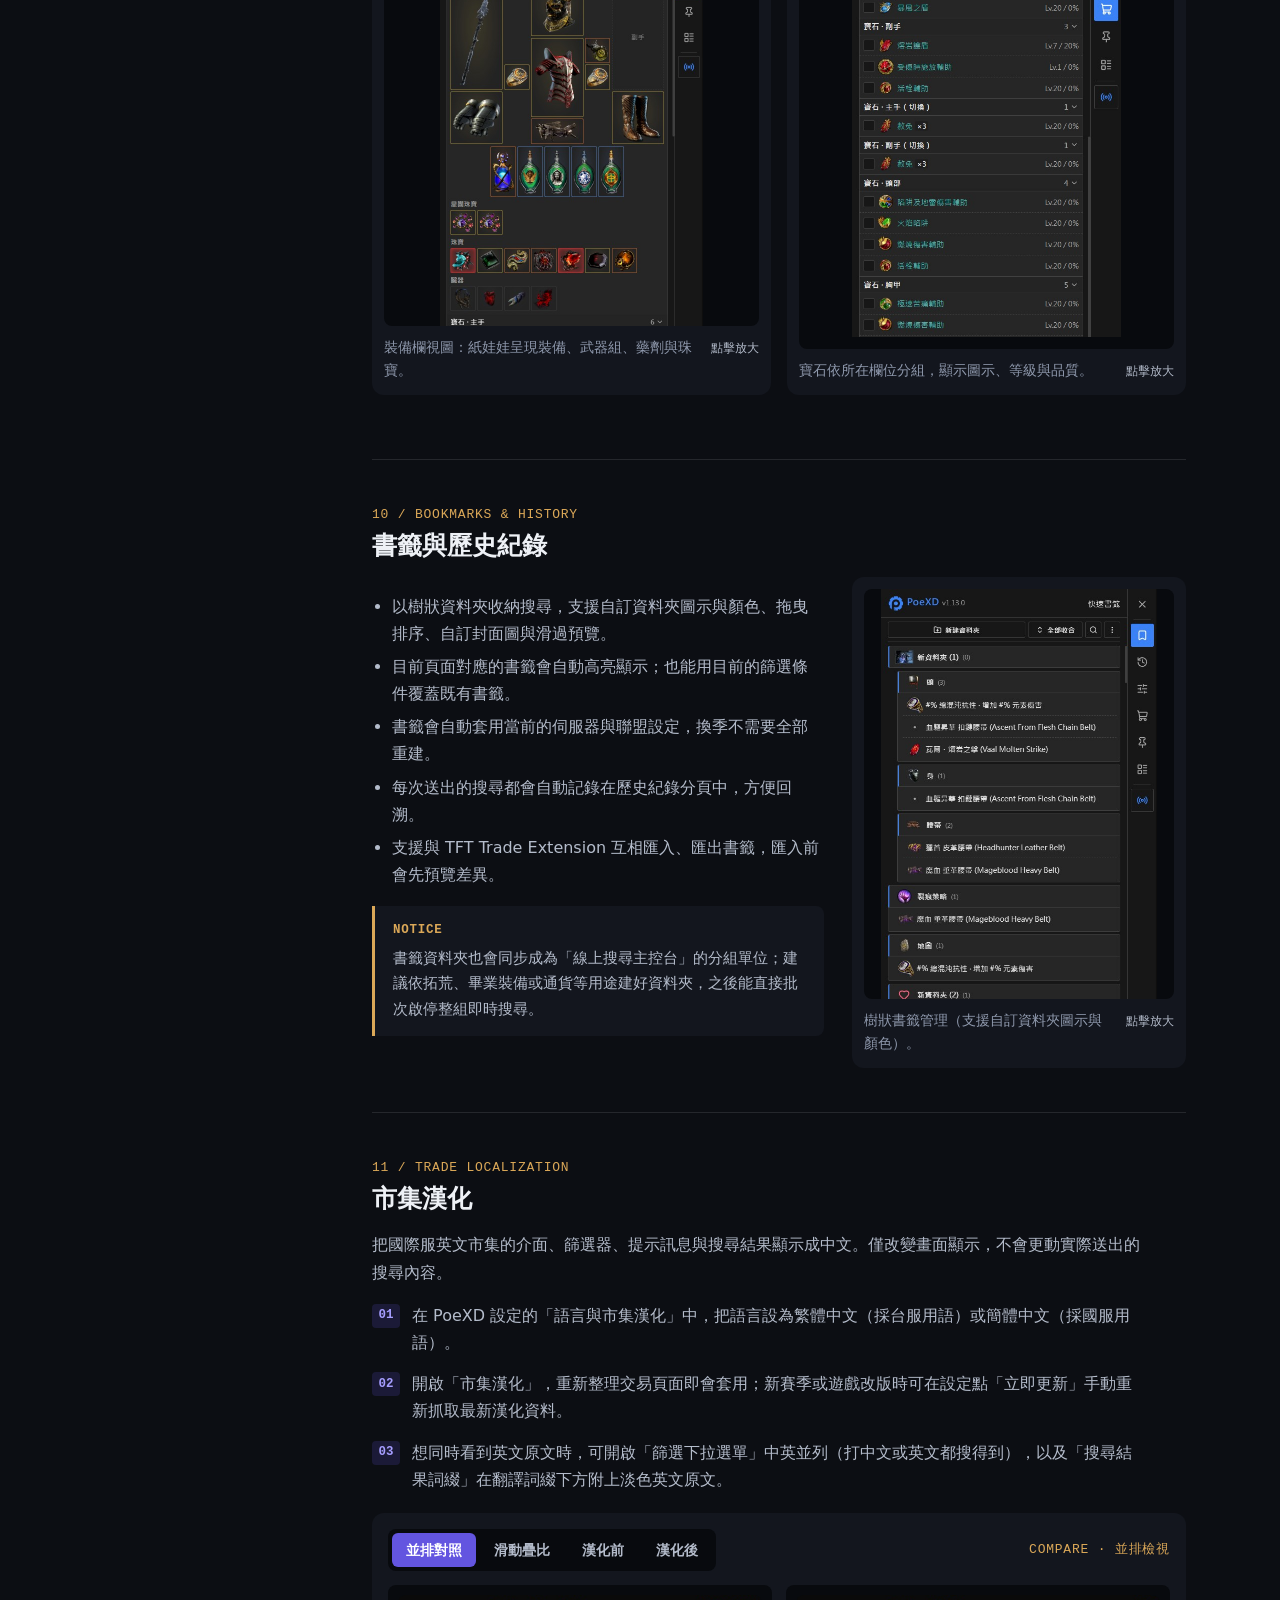
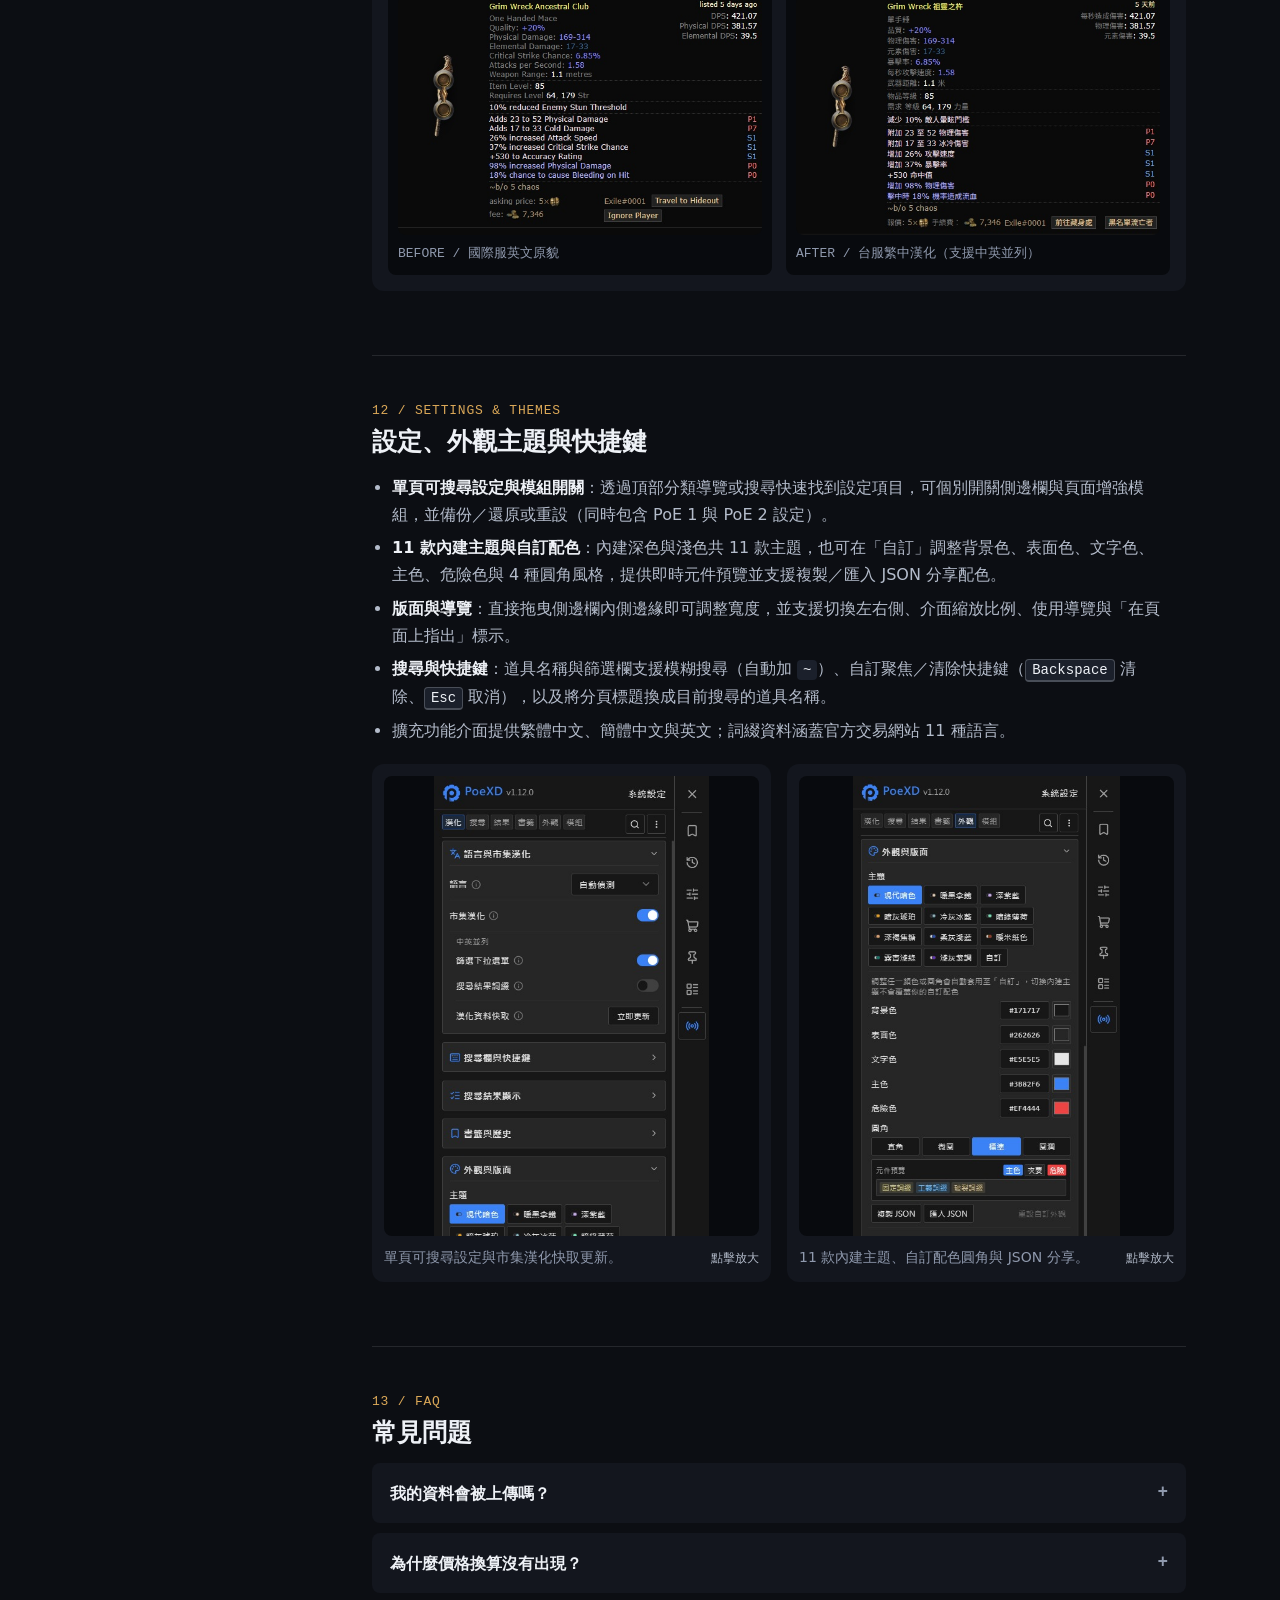
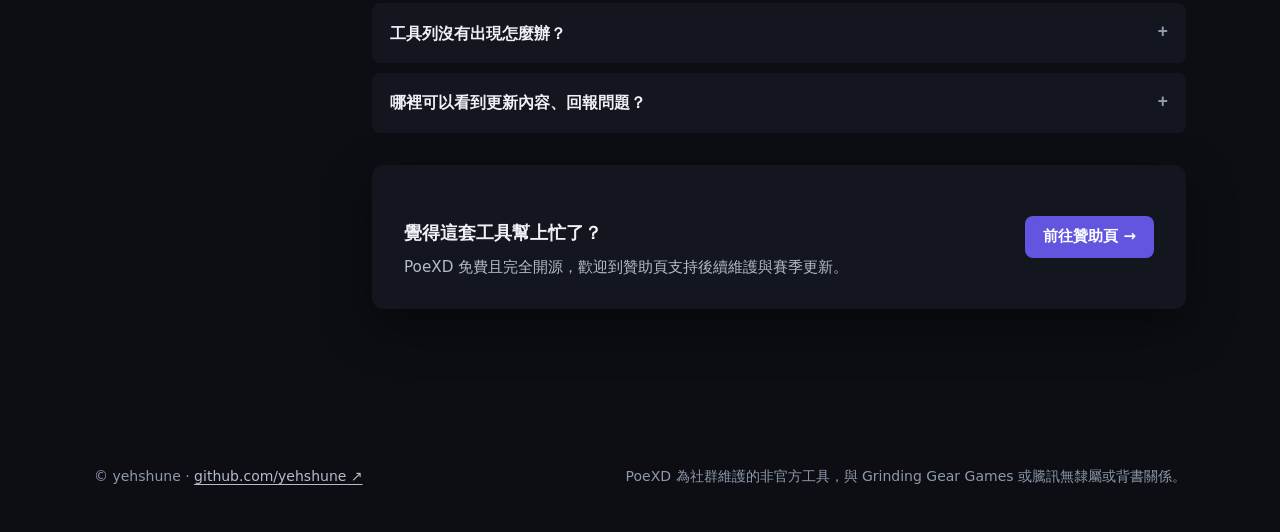
==== commit 9eed8a45: "docs(poexd): render 2x HiDPI compact sidebar-overview and make it full-width" ====
--- a/poexd/index.html
+++ b/poexd/index.html
@@ -139,28 +139,23 @@
     <section id="first-run">
       <span class="meta-code sec-num">02 / FIRST RUN</span>
       <h2>第一次使用</h2>
-      <div class="split-doc">
-        <div>
-          <ol class="steps">
-            <li>開啟 <a href="https://www.pathofexile.com/trade" target="_blank" rel="noopener noreferrer">官方交易網站 ↗</a>（台服、國服也支援），頁面左側會出現 PoeXD 側邊工具列（可在設定的「面板位置」改到右側）；收合時只會留下一個可上下拖曳的 PoeXD 標誌。</li>
-            <li>首次安裝展開側邊欄會自動開始導覽；工具列的分頁分別對應書籤、歷史紀錄、常用詞綴群組、PoB 購物清單、釘選物品、搜尋結果看板與線上搜尋主控台。</li>
-            <li>在交易頁點擊瀏覽器右上角的 PoeXD 圖示可直接切換顯示／收合側邊欄；各項功能模組可在側邊欄的「系統設定 → 側邊欄模組」中個別開關（非交易頁點擊圖示則提供各服市集快速連結）。</li>
-          </ol>
-          <figure class="shot">
-            <button type="button" class="shot-btn" data-lightbox-src="../assets/poexd/collapsed.jpg" data-lightbox-alt="交易網站左側縮起的 PoeXD 標誌按鈕" data-lightbox-caption="工具列收合時僅保留側邊標誌按鈕，點擊即可展開。">
-              <img src="../assets/poexd/collapsed.jpg" width="440" height="80" alt="交易網站左側縮起的 PoeXD 標誌按鈕">
-            </button>
-            <figcaption><span>工具列收合時只留下左側 PoeXD 標誌，點一下就能展開。</span><span class="shot-zoom-hint">點擊放大</span></figcaption>
-          </figure>
-        </div>
-
-        <figure class="shot" style="margin:0">
-          <button type="button" class="shot-btn" data-lightbox-src="../assets/poexd/sidebar-overview.jpg" data-lightbox-alt="PoeXD 側邊欄各分頁圖示總覽：依序為收合、快速書籤、歷史紀錄、常用詞綴群組、PoB 購物清單、釘選物品、搜尋結果看板、線上搜尋主控台、工具與系統設定" data-lightbox-caption="側邊工具列分頁總覽：右側圖示列可快速切換各項功能與系統設定。">
-            <img src="../assets/poexd/sidebar-overview.jpg" width="856" height="1090" alt="PoeXD 側邊欄各分頁圖示總覽：依序為收合、快速書籤、歷史紀錄、常用詞綴群組、PoB 購物清單、釘選物品、搜尋結果看板、線上搜尋主控台、工具與系統設定">
-          </button>
-          <figcaption><span>側邊工具列分頁總覽（00–09 各功能入口）。</span><span class="shot-zoom-hint">點擊放大</span></figcaption>
-        </figure>
-      </div>
+      <ol class="steps">
+        <li>開啟 <a href="https://www.pathofexile.com/trade" target="_blank" rel="noopener noreferrer">官方交易網站 ↗</a>（台服、國服也支援），頁面左側會出現 PoeXD 側邊工具列（可在設定的「面板位置」改到右側）；收合時只會留下一個可上下拖曳的 PoeXD 標誌。</li>
+        <li>首次安裝展開側邊欄會自動開始導覽；工具列的分頁分別對應書籤、歷史紀錄、常用詞綴群組、PoB 購物清單、釘選物品、搜尋結果看板與線上搜尋主控台。</li>
+        <li>在交易頁點擊瀏覽器右上角的 PoeXD 圖示可直接切換顯示／收合側邊欄；各項功能模組可在側邊欄的「系統設定 → 側邊欄模組」中個別開關（非交易頁點擊圖示則提供各服市集快速連結）。</li>
+      </ol>
+      <figure class="shot">
+        <button type="button" class="shot-btn" data-lightbox-src="../assets/poexd/collapsed.jpg" data-lightbox-alt="交易網站左側縮起的 PoeXD 標誌按鈕" data-lightbox-caption="工具列收合時僅保留側邊標誌按鈕，點擊即可展開。">
+          <img src="../assets/poexd/collapsed.jpg" width="440" height="80" alt="交易網站左側縮起的 PoeXD 標誌按鈕">
+        </button>
+        <figcaption><span>工具列收合時只留下左側 PoeXD 標誌，點一下就能展開。</span><span class="shot-zoom-hint">點擊放大</span></figcaption>
+      </figure>
+      <figure class="shot">
+        <button type="button" class="shot-btn" data-lightbox-src="../assets/poexd/sidebar-overview.jpg" data-lightbox-alt="PoeXD 側邊欄各分頁圖示總覽：依序為收合、快速書籤、歷史紀錄、常用詞綴群組、PoB 購物清單、釘選物品、搜尋結果看板、線上搜尋主控台、工具與系統設定" data-lightbox-caption="側邊工具列分頁總覽：右側圖示列可快速切換各項功能與系統設定。">
+          <img src="../assets/poexd/sidebar-overview.jpg" width="1740" height="1184" alt="PoeXD 側邊欄各分頁圖示總覽：依序為收合、快速書籤、歷史紀錄、常用詞綴群組、PoB 購物清單、釘選物品、搜尋結果看板、線上搜尋主控台、工具與系統設定">
+        </button>
+        <figcaption><span>側邊工具列分頁總覽（00–09 各功能入口）。</span><span class="shot-zoom-hint">點擊放大</span></figcaption>
+      </figure>
     </section>
 
     <section id="live-search">
--- a/assets/site.css
+++ b/assets/site.css
@@ -1323,34 +1323,46 @@
   display: flex;
   align-items: center;
   justify-content: center;
-  padding: 20px;
-  background: rgba(8, 10, 14, 0.88);
+  padding: 12px;
+  background: rgba(8, 10, 14, 0.9);
   backdrop-filter: blur(6px);
 }
 .lightbox[hidden] { display: none; }
 .lightbox-box {
   position: relative;
-  max-width: min(1080px, 94vw);
-  max-height: 90vh;
+  max-width: 96vw;
+  max-height: 96vh;
   background: var(--bg-elevated);
   border-radius: var(--radius);
-  padding: 16px;
+  padding: 14px;
   box-shadow: var(--shadow);
   display: flex;
   flex-direction: column;
-  gap: 12px;
+  gap: 10px;
 }
 .lightbox-box.is-qr { max-width: 380px; }
 .lightbox-box.is-qr .lightbox-media { background: #ffffff; padding: 16px; border-radius: var(--radius-sm); }
+.lightbox-box.is-qr .lightbox-zoom { display: none; }
 .lightbox-media {
   overflow: auto;
   border-radius: var(--radius-sm);
   background: var(--bg-recessed);
 }
 .lightbox-media img {
-  max-height: 74vh;
+  max-height: 86vh;
+  max-width: 100%;
   width: auto;
+  height: auto;
   margin: 0 auto;
+  cursor: zoom-in;
+}
+.lightbox-box.is-qr .lightbox-media img { cursor: default; }
+.lightbox-media.is-zoomed img {
+  max-width: none;
+  max-height: none;
+  width: auto;
+  height: auto;
+  cursor: zoom-out;
 }
 .lightbox-bar {
   display: flex;
@@ -1358,11 +1370,18 @@
   justify-content: space-between;
   gap: 16px;
 }
+.lightbox-actions {
+  display: flex;
+  align-items: center;
+  gap: 8px;
+  flex-shrink: 0;
+}
 .lightbox-cap {
   margin: 0;
   font-size: 0.9375rem;
   color: var(--text-2);
 }
+.lightbox-zoom,
 .lightbox-close {
   border: 0;
   border-radius: var(--radius-sm);
@@ -1373,7 +1392,9 @@
   cursor: pointer;
   white-space: nowrap;
 }
+.lightbox-zoom:hover,
 .lightbox-close:hover { background: var(--accent); color: var(--accent-fg); }
+.lightbox-zoom[aria-pressed="true"] { background: var(--accent); color: var(--accent-fg); }
 
 /* 響應式調整 */
 @media (max-width: 960px) {
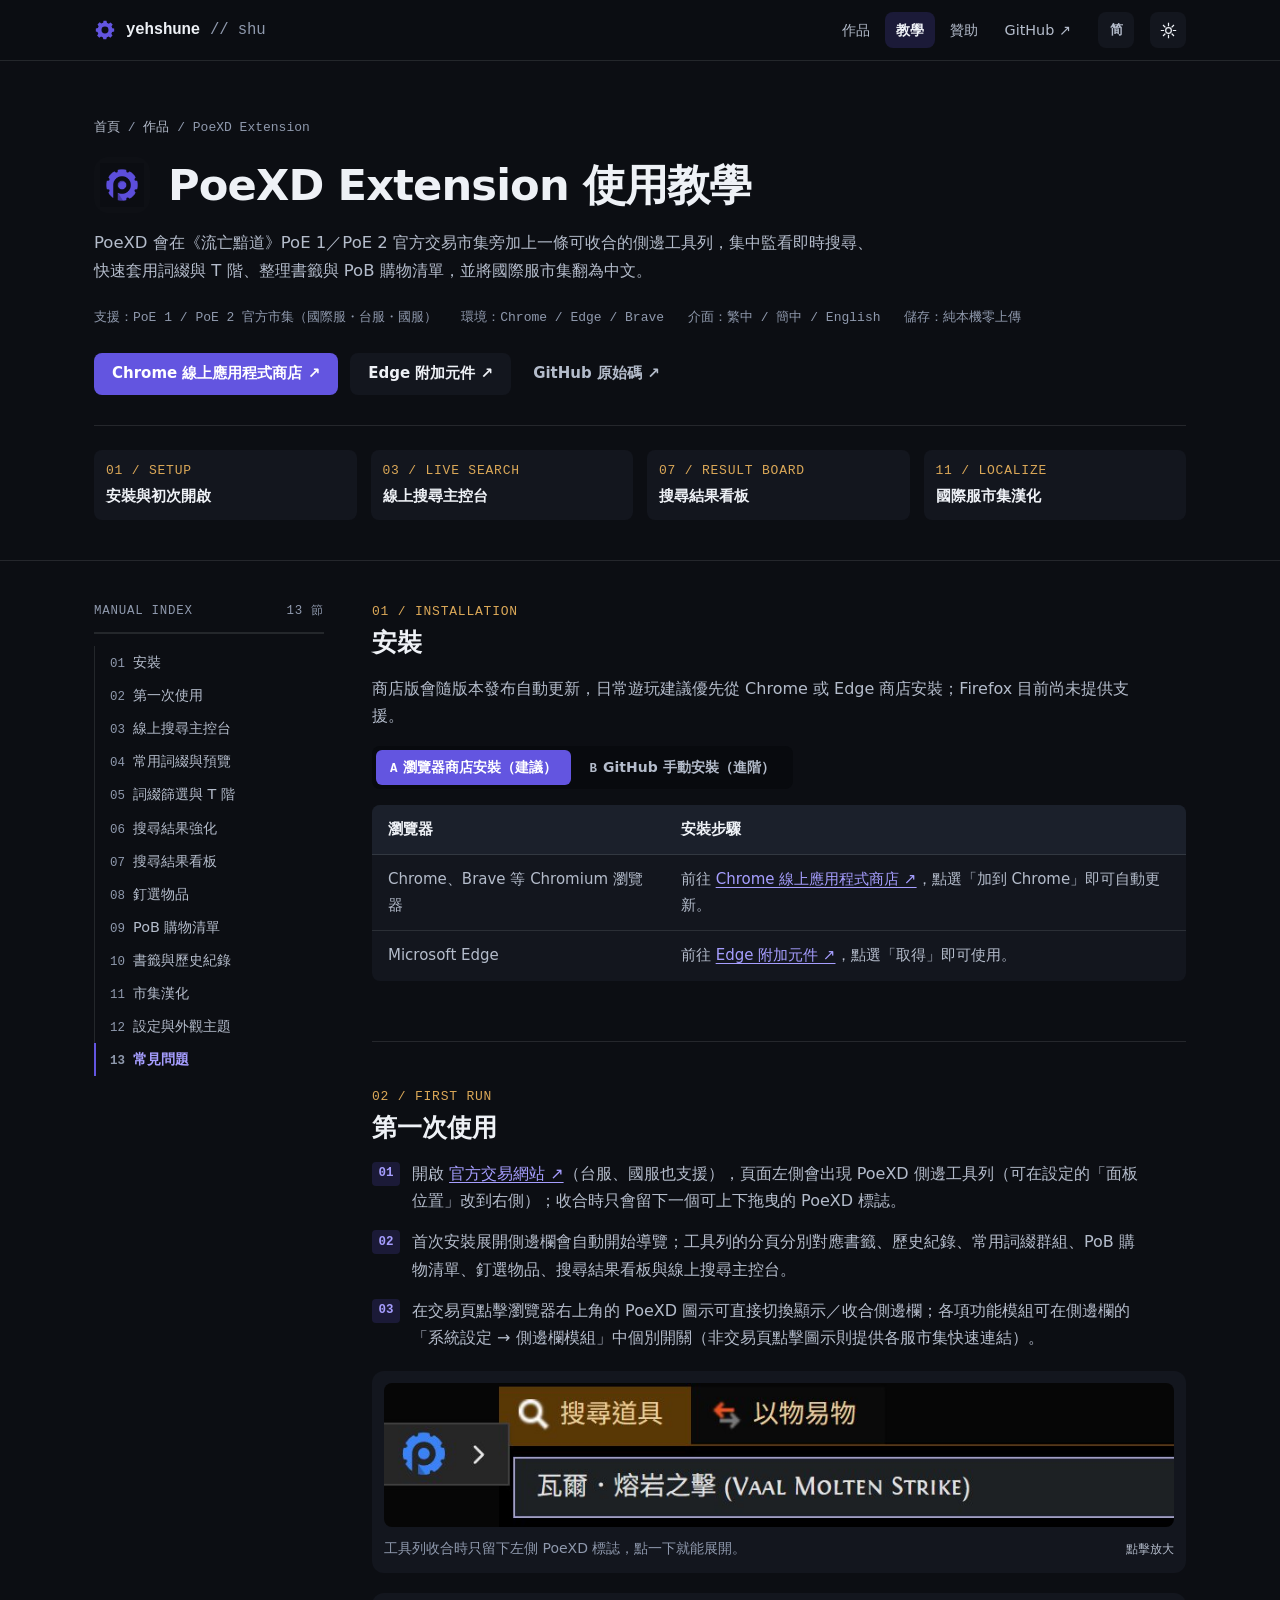
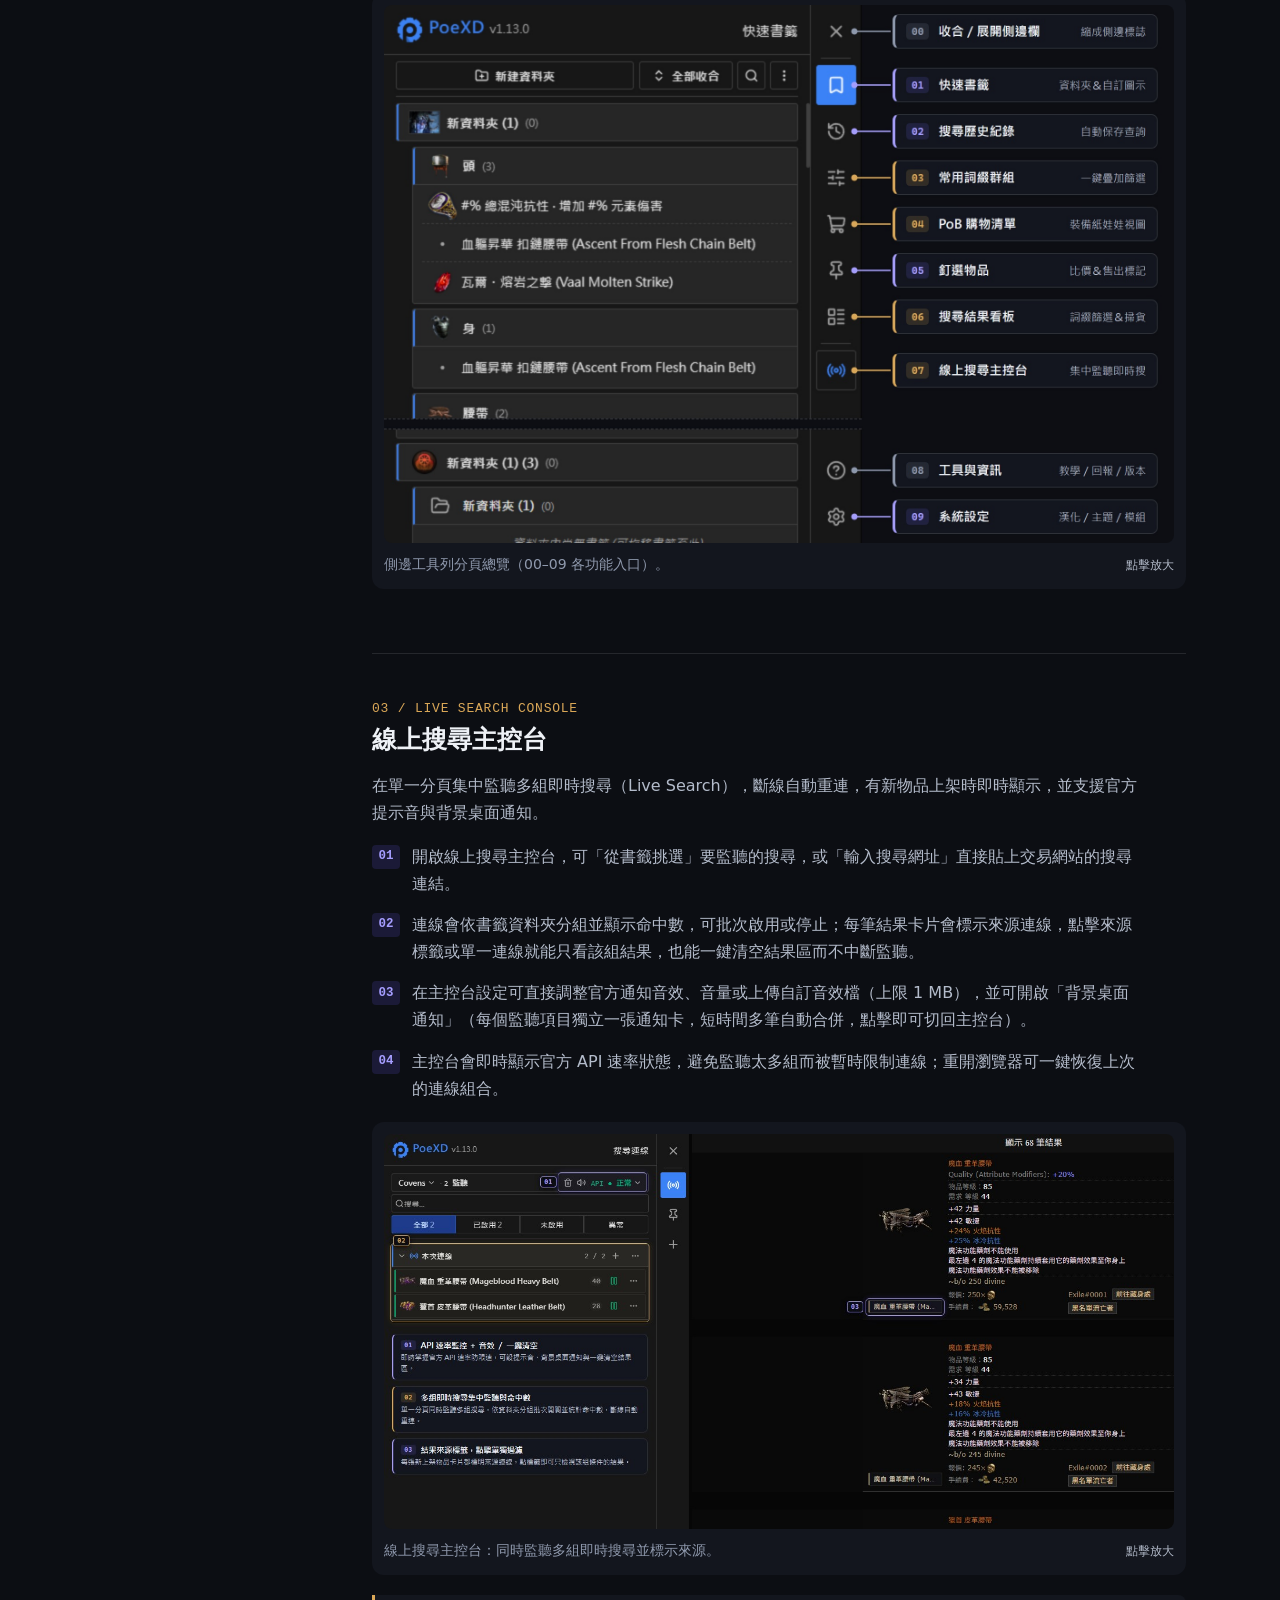
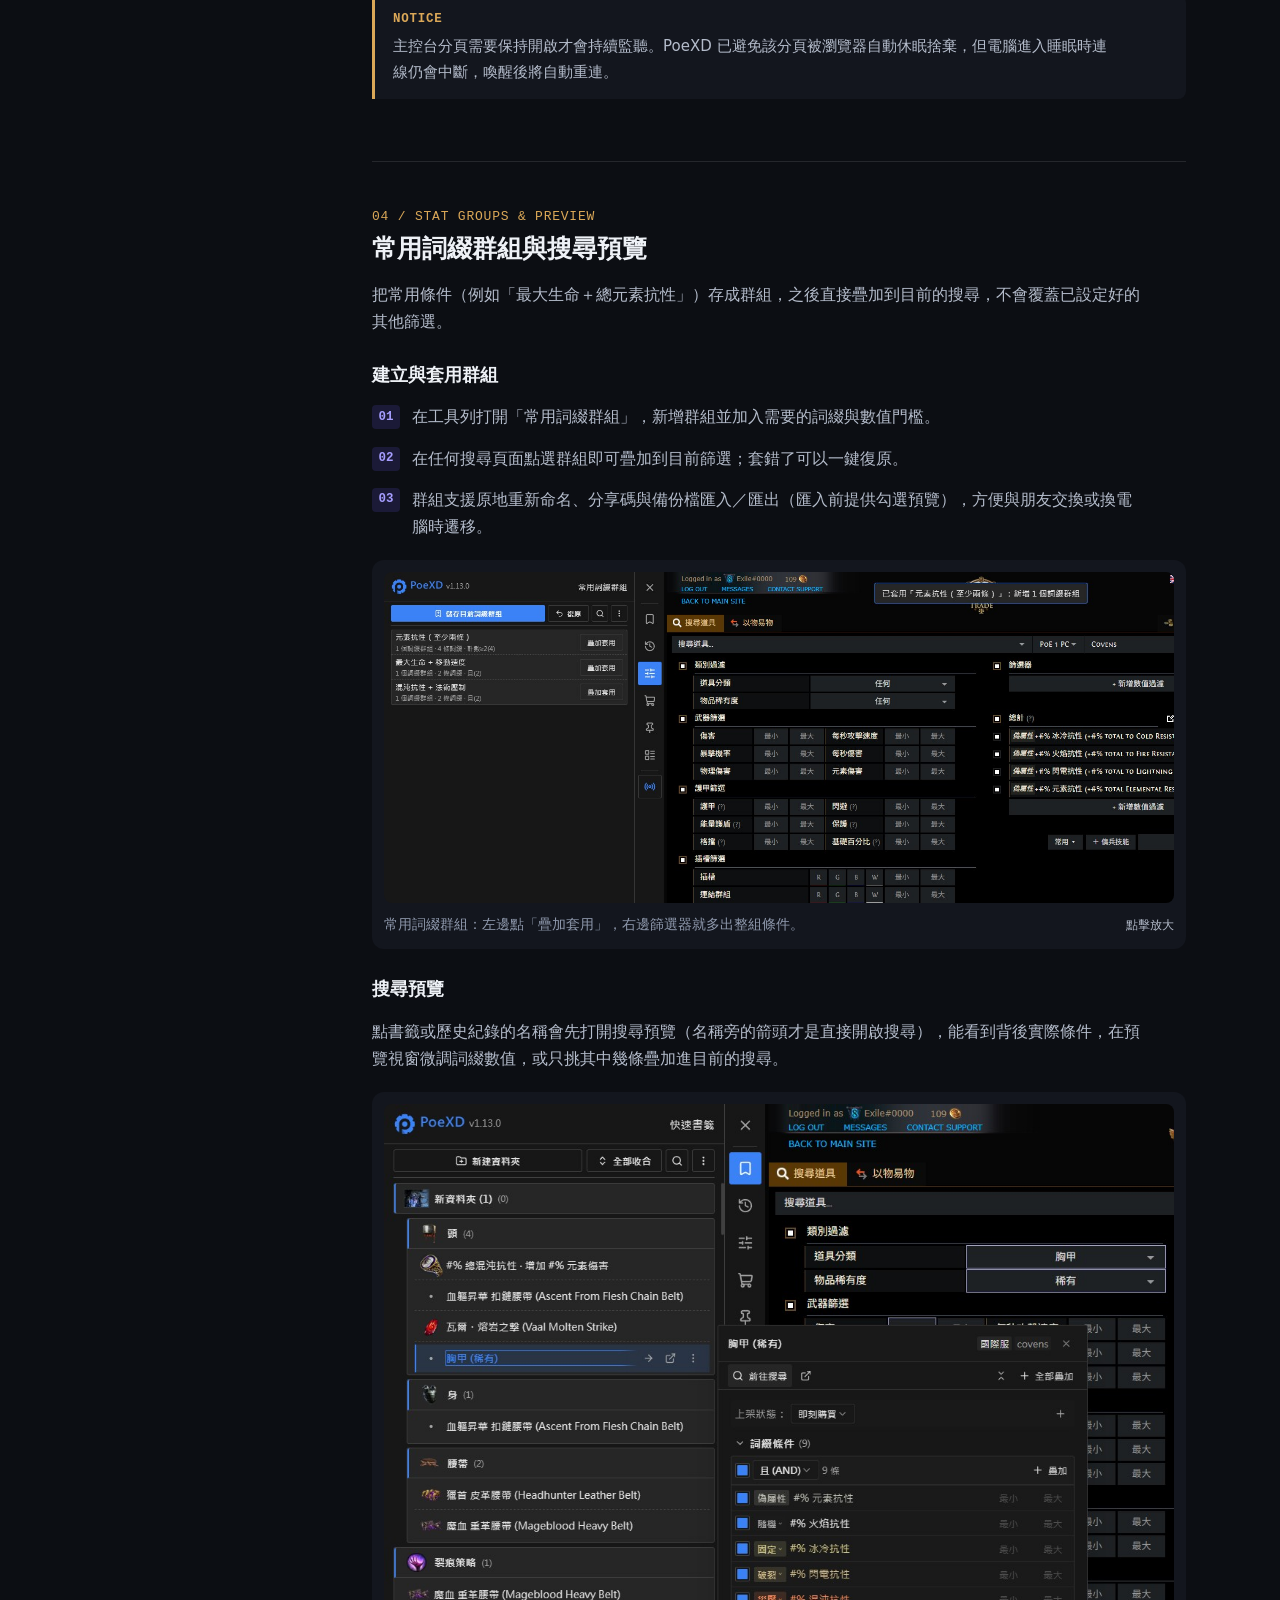
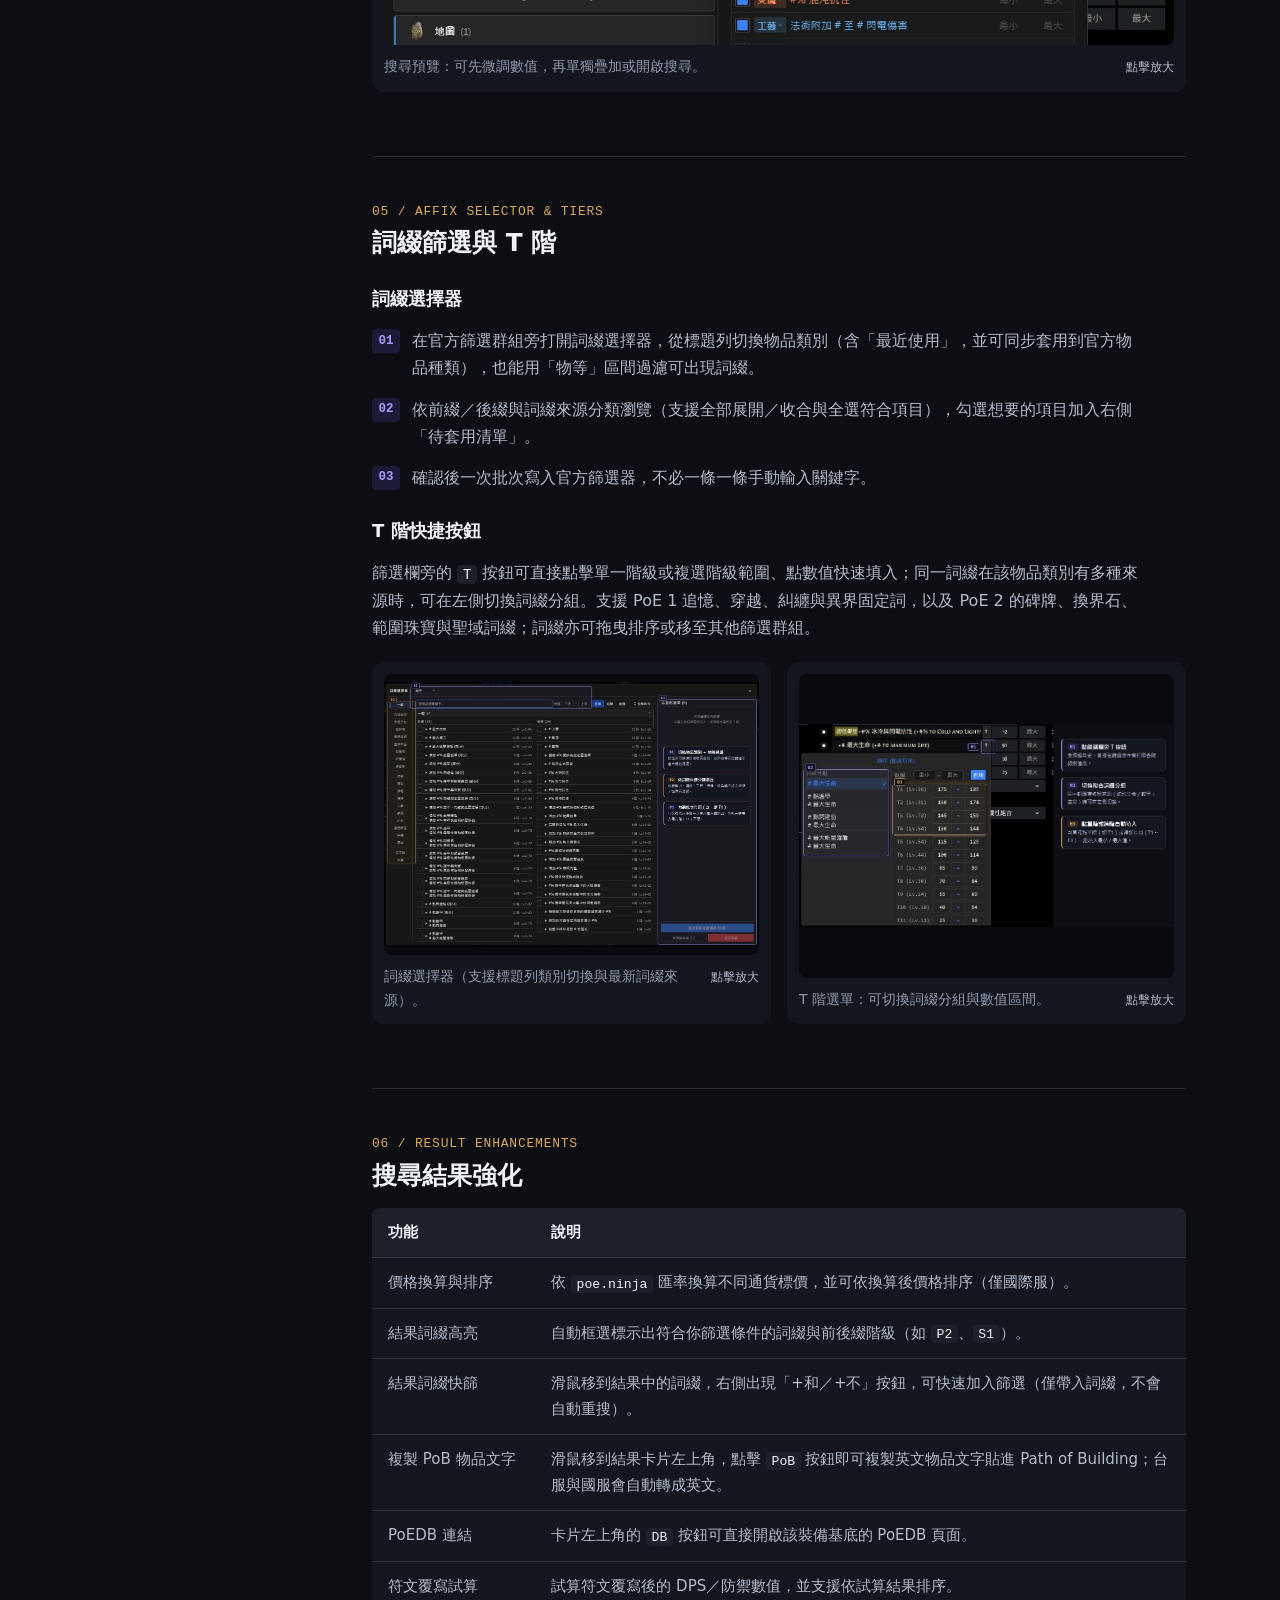
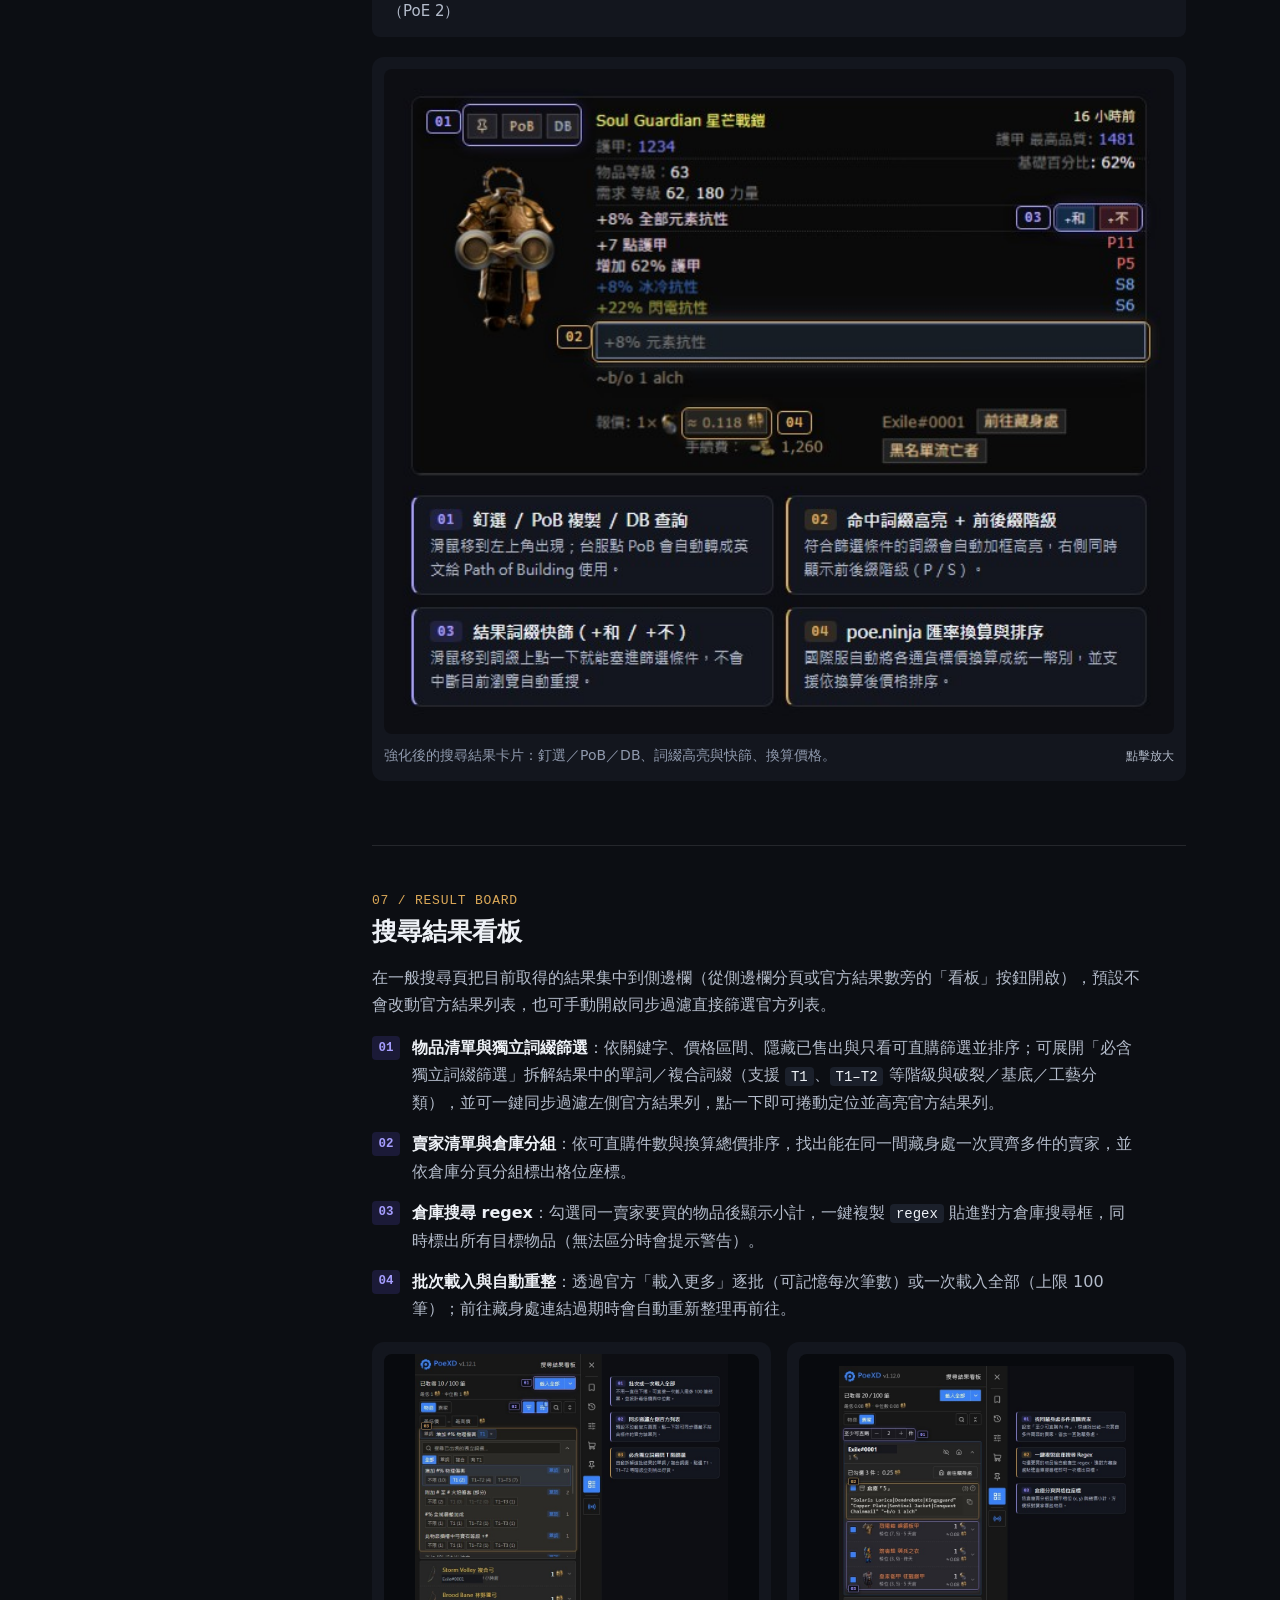
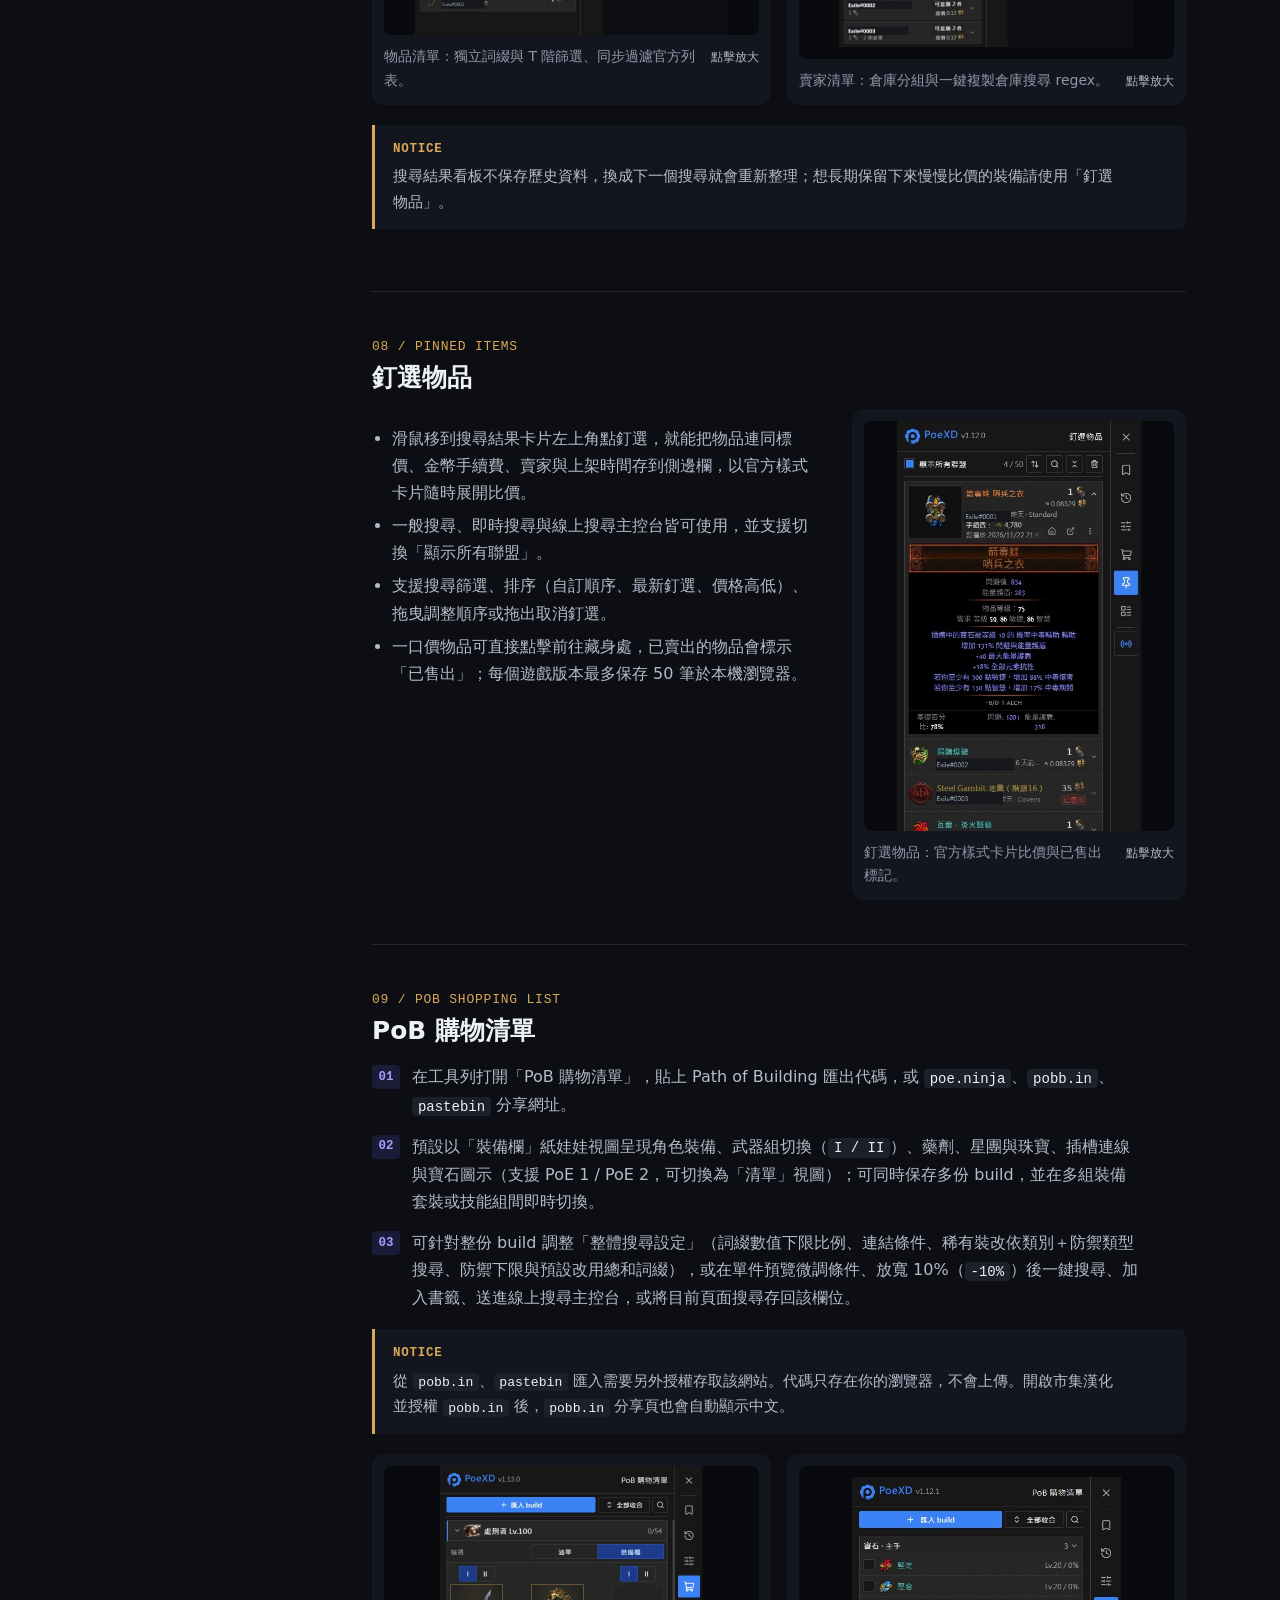
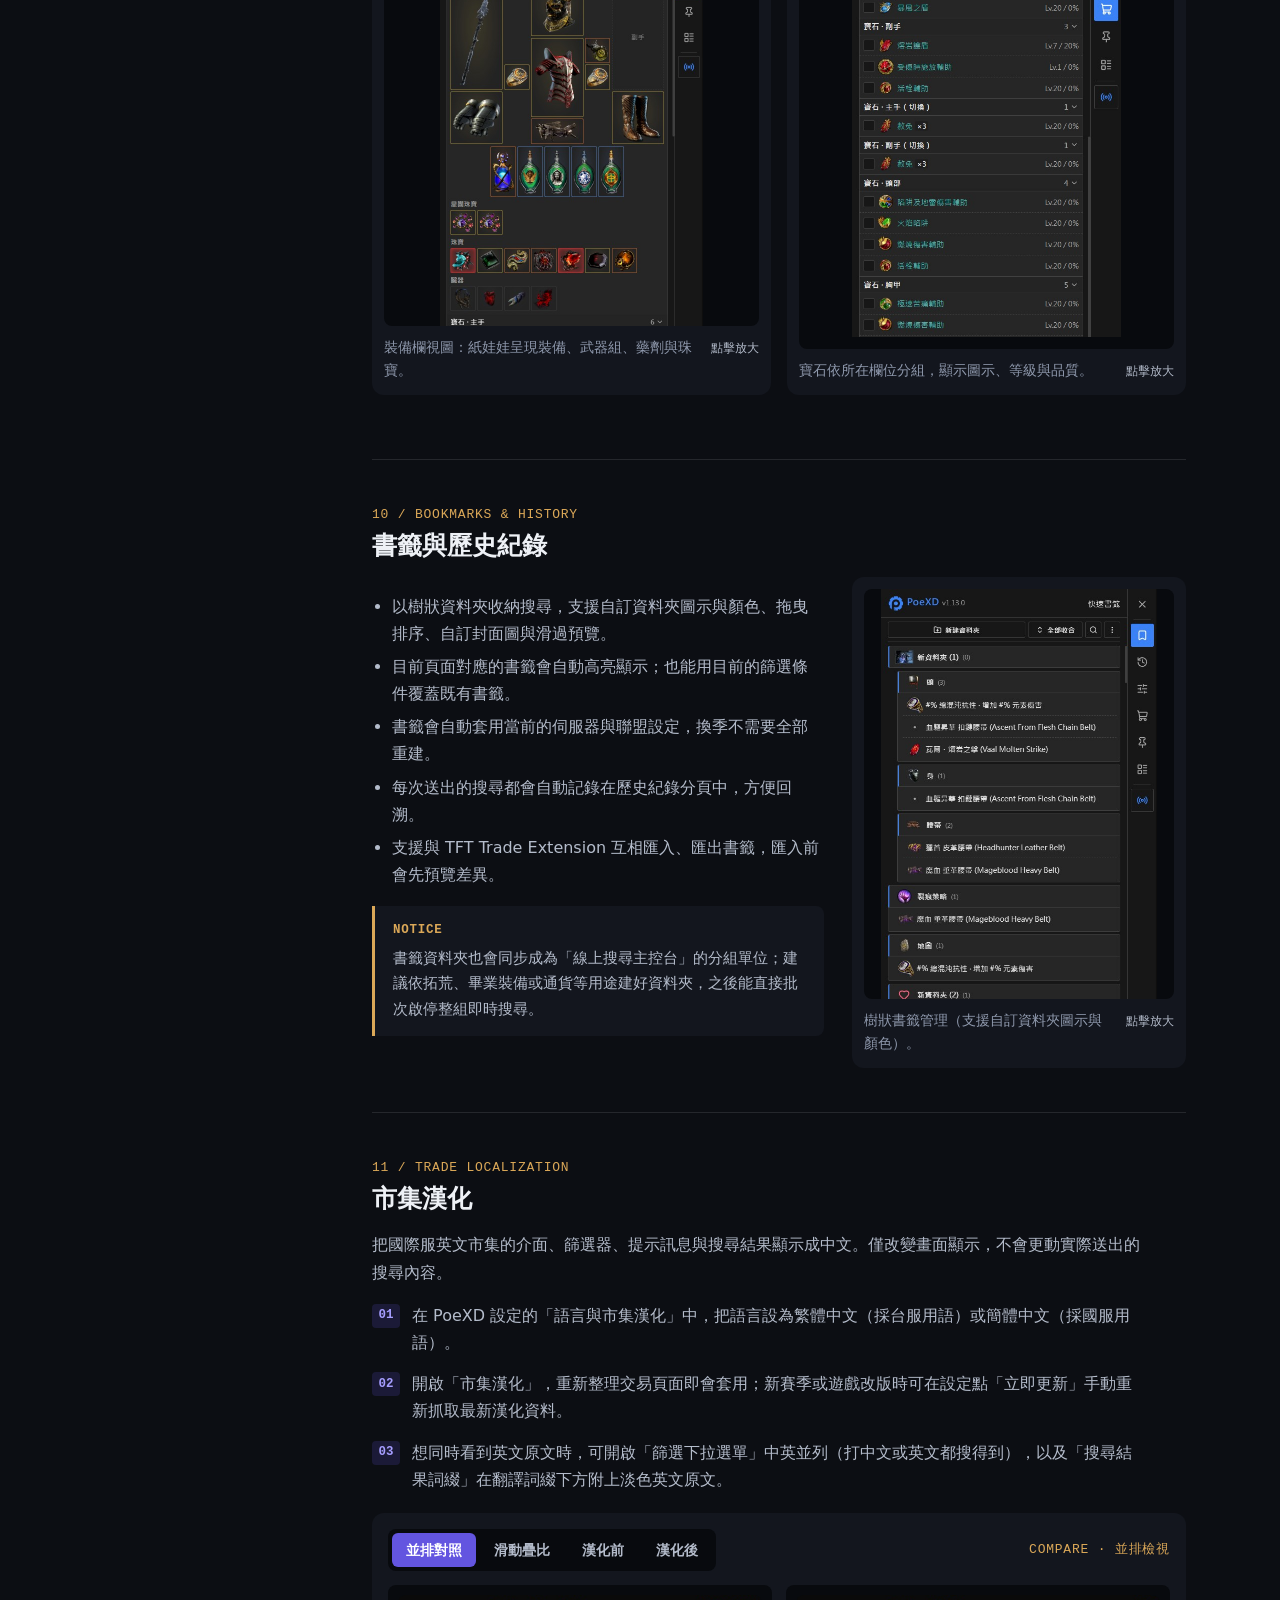
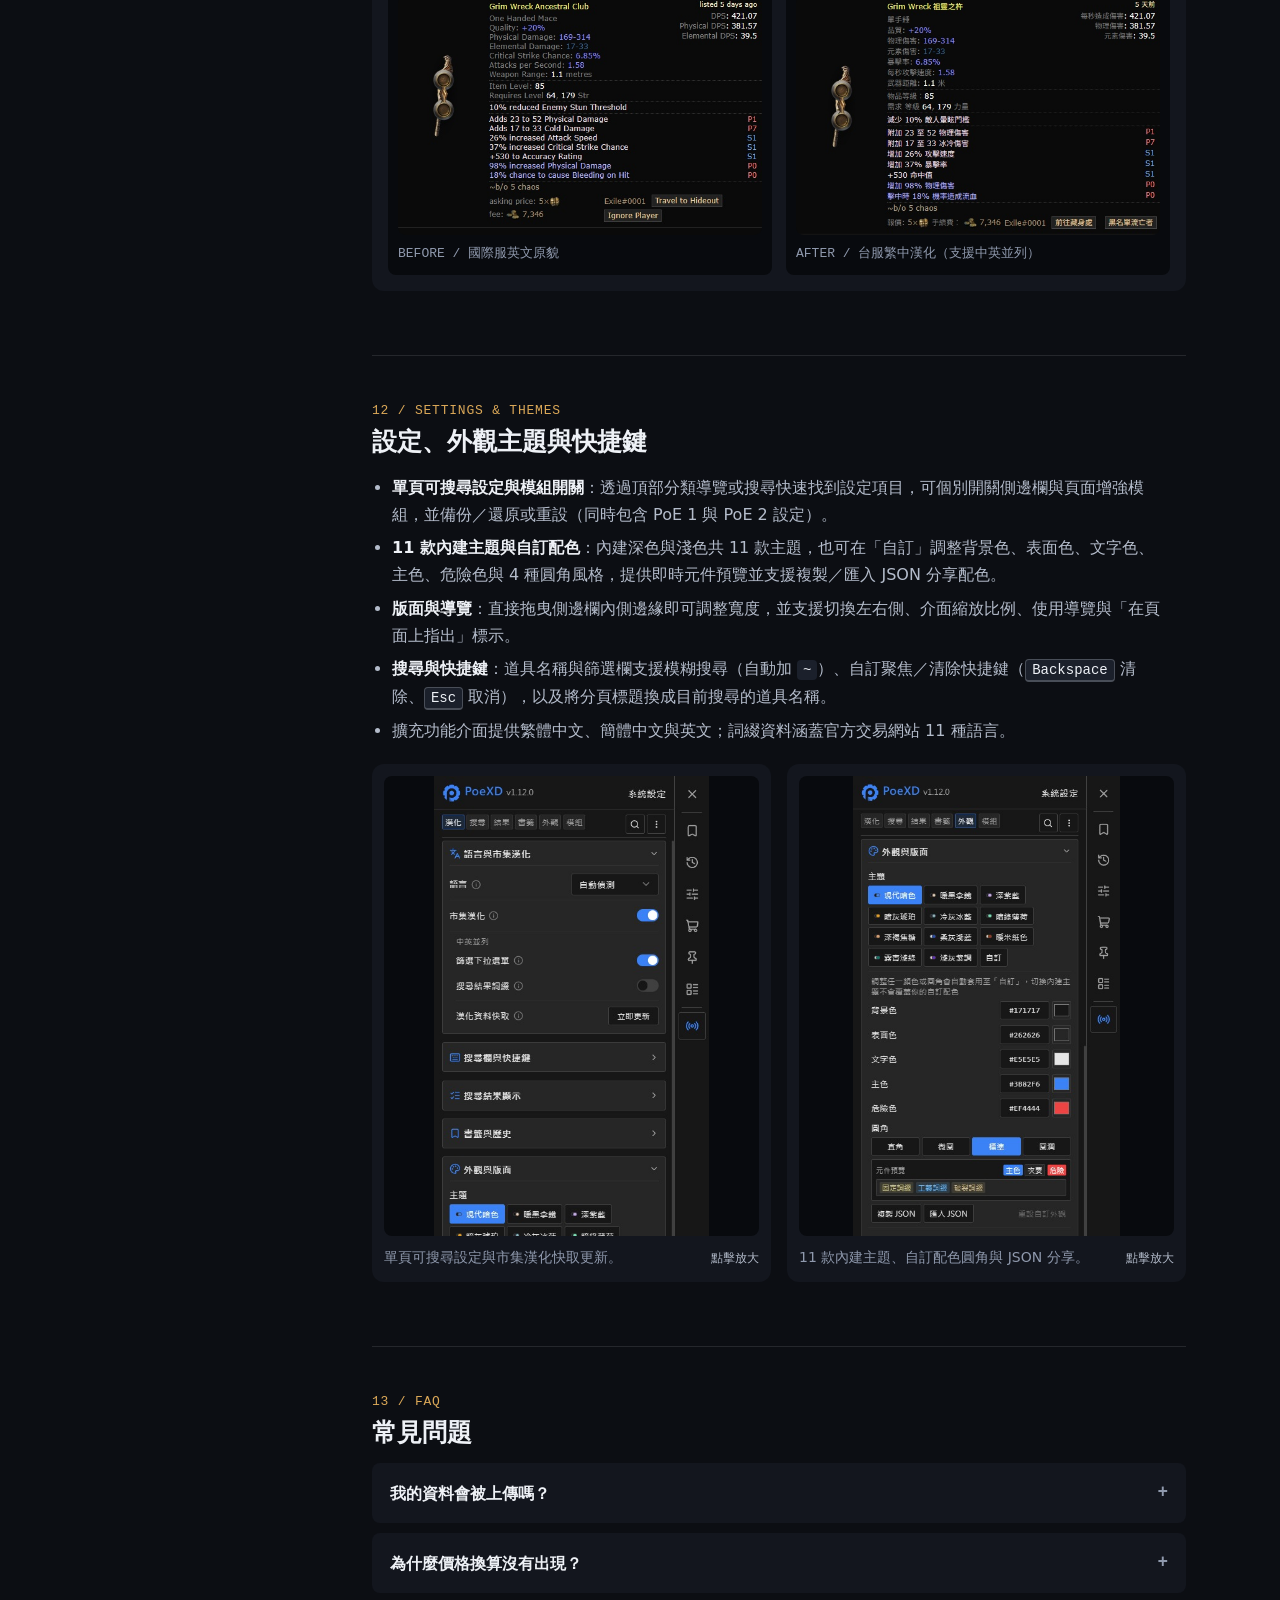
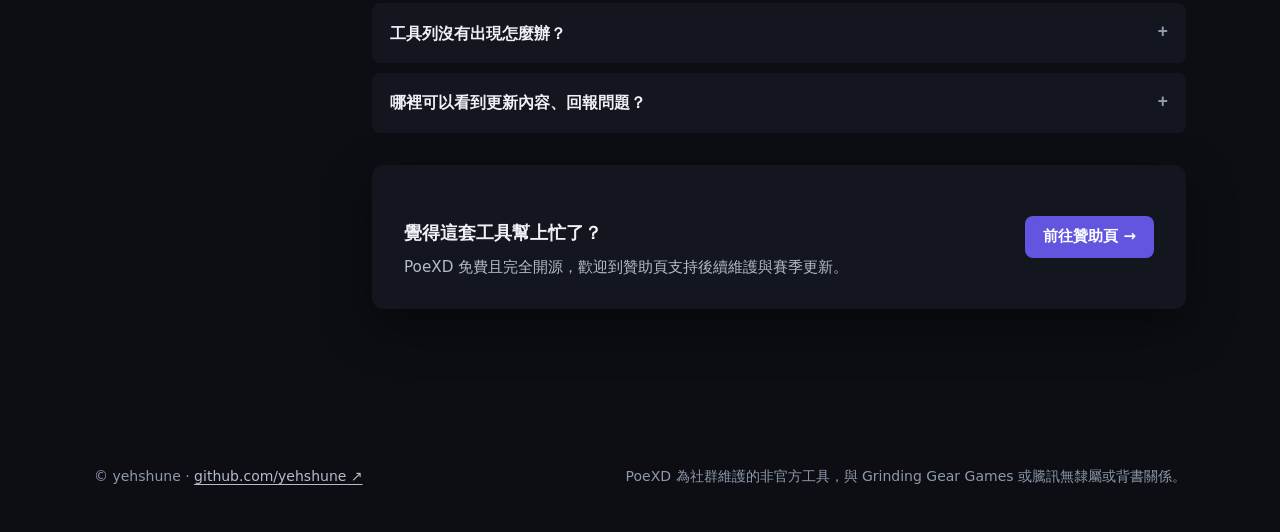
==== commit cda0c901: "feat(seo,i18n): add SEO metadata, localized zh-CN pages, and Cloudflare Web Analytics" ====
--- a/poexd/index.html
+++ b/poexd/index.html
@@ -5,12 +5,89 @@
 <meta name="viewport" content="width=device-width, initial-scale=1">
 <title>PoeXD Extension 使用教學 — yehshune</title>
 <meta name="description" content="PoeXD Extension 完整使用教學：安裝、線上搜尋主控台、搜尋結果看板、釘選物品、常用詞綴群組、詞綴篩選與 T 階、PoB 購物清單、書籤管理、11 款外觀主題與市集漢化。">
+<link rel="canonical" href="https://yehshune.github.io/poexd/">
+<link rel="alternate" hreflang="zh-Hant-TW" href="https://yehshune.github.io/poexd/">
+<link rel="alternate" hreflang="zh-Hans-CN" href="https://yehshune.github.io/poexd/zh-cn/">
+<link rel="alternate" hreflang="x-default" href="https://yehshune.github.io/poexd/">
+<meta property="og:type" content="article">
+<meta property="og:site_name" content="yehshune">
+<meta property="og:url" content="https://yehshune.github.io/poexd/">
+<meta property="og:locale" content="zh_TW">
+<meta property="og:locale:alternate" content="zh_CN">
 <meta property="og:title" content="PoeXD Extension 使用教學">
 <meta property="og:description" content="Path of Exile 官方交易市集輔助擴充套件的完整使用說明。">
 <meta property="og:image" content="https://yehshune.github.io/assets/poexd/promo-marquee-1400x560.png">
+<meta name="twitter:card" content="summary_large_image">
+<meta name="twitter:title" content="PoeXD Extension 使用教學 — yehshune">
+<meta name="twitter:description" content="Path of Exile 官方交易市集輔助擴充套件的完整使用說明。">
+<meta name="twitter:image" content="https://yehshune.github.io/assets/poexd/promo-marquee-1400x560.png">
 <link rel="icon" href="../assets/poexd/logo-300x300.png">
 <link rel="stylesheet" href="../assets/site.css">
 <script src="../assets/theme.js"></script>
+<script type="application/ld+json">
+{
+  "@context": "https://schema.org",
+  "@graph": [
+    {
+      "@type": "SoftwareApplication",
+      "name": "PoeXD Extension",
+      "applicationCategory": "BrowserApplication",
+      "operatingSystem": "Chrome, Edge, Brave",
+      "inLanguage": "zh-Hant-TW",
+      "url": "https://yehshune.github.io/poexd/",
+      "image": "https://yehshune.github.io/assets/poexd/promo-marquee-1400x560.png",
+      "description": "PoeXD 會在《流亡黯道》PoE 1／PoE 2 官方交易市集旁加上可收合側邊工具列，提供線上搜尋主控台、詞綴篩選與 T 階、搜尋結果看板、釘選物品、PoB 購物清單與國際服市集漢化。",
+      "offers": {
+        "@type": "Offer",
+        "price": "0",
+        "priceCurrency": "USD"
+      },
+      "author": {
+        "@type": "Person",
+        "name": "shu (yehshune)",
+        "url": "https://github.com/yehshune"
+      }
+    },
+    {
+      "@type": "FAQPage",
+      "mainEntity": [
+        {
+          "@type": "Question",
+          "name": "我的資料會被上傳嗎？",
+          "acceptedAnswer": {
+            "@type": "Answer",
+            "text": "不會。PoeXD 沒有伺服器，也沒有分析或追蹤程式碼，所有資料都存在你的瀏覽器本機。"
+          }
+        },
+        {
+          "@type": "Question",
+          "name": "為什麼價格換算沒有出現？",
+          "acceptedAnswer": {
+            "@type": "Answer",
+            "text": "價格資料來自 poe.ninja，只提供國際服；台服與國服目前不支援價格換算。"
+          }
+        },
+        {
+          "@type": "Question",
+          "name": "工具列沒有出現怎麼辦？",
+          "acceptedAnswer": {
+            "@type": "Answer",
+            "text": "請確認目前頁面為官方交易網站，並在瀏覽器擴充功能頁確認 PoeXD 已啟用後重新整理頁面。若仍未出現，歡迎到 GitHub 開 Issue 回報。"
+          }
+        },
+        {
+          "@type": "Question",
+          "name": "哪裡可以看到更新內容、回報問題？",
+          "acceptedAnswer": {
+            "@type": "Answer",
+            "text": "更新內容整理在 GitHub Releases；功能建議或問題回報請開 GitHub Issue，安全性問題請依 SECURITY.md 私下聯繫。"
+          }
+        }
+      ]
+    }
+  ]
+}
+</script>
 </head>
 <body>
 <nav class="nav" aria-label="主要導覽">
@@ -27,6 +104,7 @@
       <li><a class="link" href="../support/">贊助</a></li>
       <li class="hide-xs"><a class="link" href="https://github.com/yehshune" target="_blank" rel="noopener noreferrer">GitHub ↗</a></li>
     </ul>
+    <a class="lang-switch" href="zh-cn/" hreflang="zh-Hans-CN" lang="zh-Hans-CN" title="切换至简体中文" aria-label="切换至简体中文">简</a>
     <button type="button" class="theme-toggle" data-theme-toggle aria-label="切換為淺色模式">
       <svg class="moon" viewBox="0 0 24 24" fill="none" stroke="currentColor" stroke-width="1.75" stroke-linecap="square" stroke-linejoin="miter" aria-hidden="true"><path d="M21 12.8A9 9 0 1 1 11.2 3a7 7 0 0 0 9.8 9.8Z"/></svg>
       <svg class="sun" viewBox="0 0 24 24" fill="none" stroke="currentColor" stroke-width="1.75" stroke-linecap="square" stroke-linejoin="miter" aria-hidden="true"><circle cx="12" cy="12" r="4"/><path d="M12 2v3M12 19v3M4.9 4.9l2.1 2.1M17 17l2.1 2.1M2 12h3M19 12h3M4.9 19.1L7 17M17 7l2.1-2.1"/></svg>
@@ -480,5 +558,6 @@
 </footer>
 
 <script src="../assets/site.js" defer></script>
+<!-- Cloudflare Web Analytics --><script type='module' src='https://static.cloudflareinsights.com/beacon.min.js' data-cf-beacon='{"token": "2f3e4e3161cd447ea6e07ca4725444db"}'></script><!-- End Cloudflare Web Analytics -->
 </body>
 </html>
--- a/assets/site.css
+++ b/assets/site.css
@@ -24,6 +24,9 @@
   --mono: "JetBrains Mono", "Cascadia Code", ui-monospace, SFMono-Regular, Consolas, monospace;
   color-scheme: dark;
 }
+:root:lang(zh-Hans) {
+  --font: system-ui, -apple-system, "Segoe UI", "Noto Sans SC", "PingFang SC", "Microsoft YaHei", sans-serif;
+}
 
 :root[data-theme="light"] {
   --bg: #f3f1ec;
@@ -162,6 +165,27 @@
   background: var(--accent-soft);
   font-weight: 600;
 }
+.lang-switch {
+  display: inline-grid;
+  place-items: center;
+  min-width: 36px;
+  height: 36px;
+  padding: 0 9px;
+  flex: none;
+  border-radius: var(--radius-sm);
+  background: var(--bg-elevated);
+  color: var(--text-2);
+  text-decoration: none;
+  font-size: 0.84rem;
+  font-weight: 600;
+  line-height: 1;
+  transition: color 0.16s ease, background-color 0.16s ease, transform 0.12s ease;
+}
+.lang-switch:hover {
+  color: var(--text);
+  background: var(--bg-hover);
+}
+.lang-switch:active { transform: scale(0.96); }
 .theme-toggle {
   display: grid;
   place-items: center;
